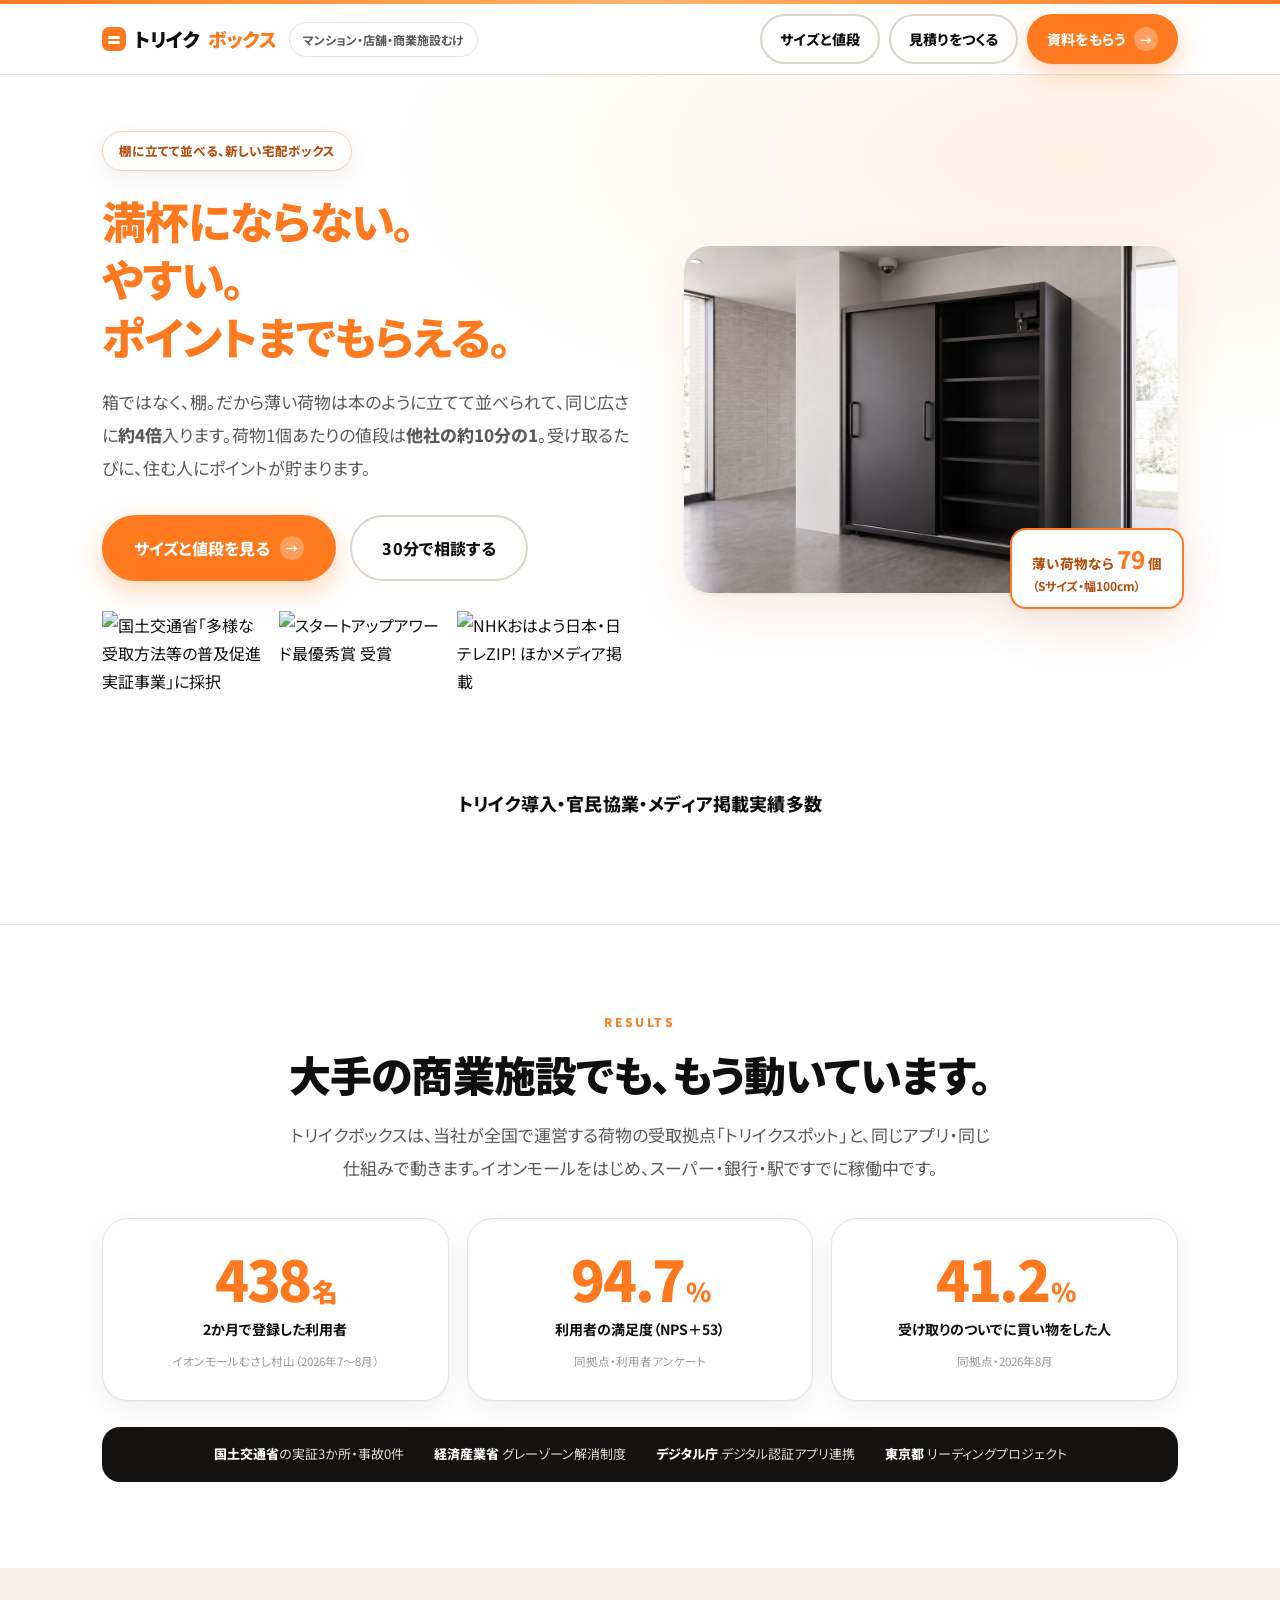
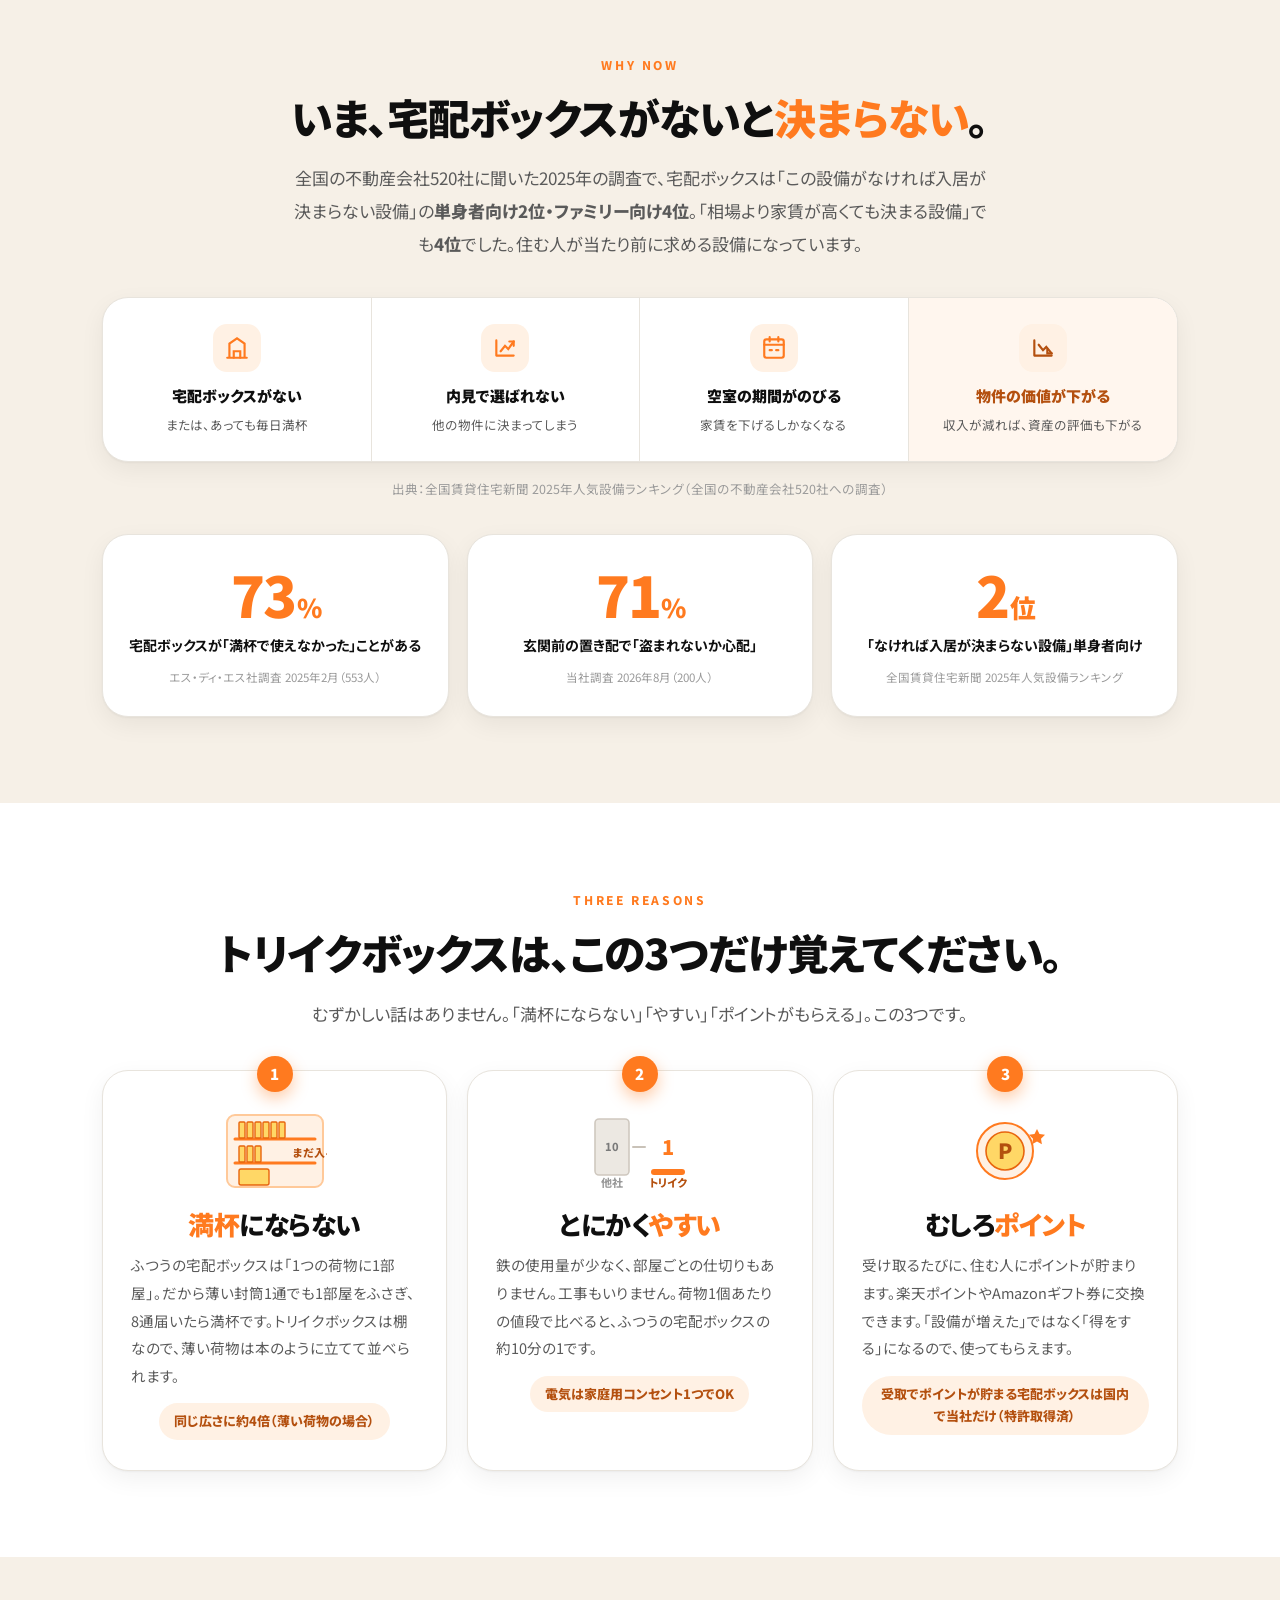
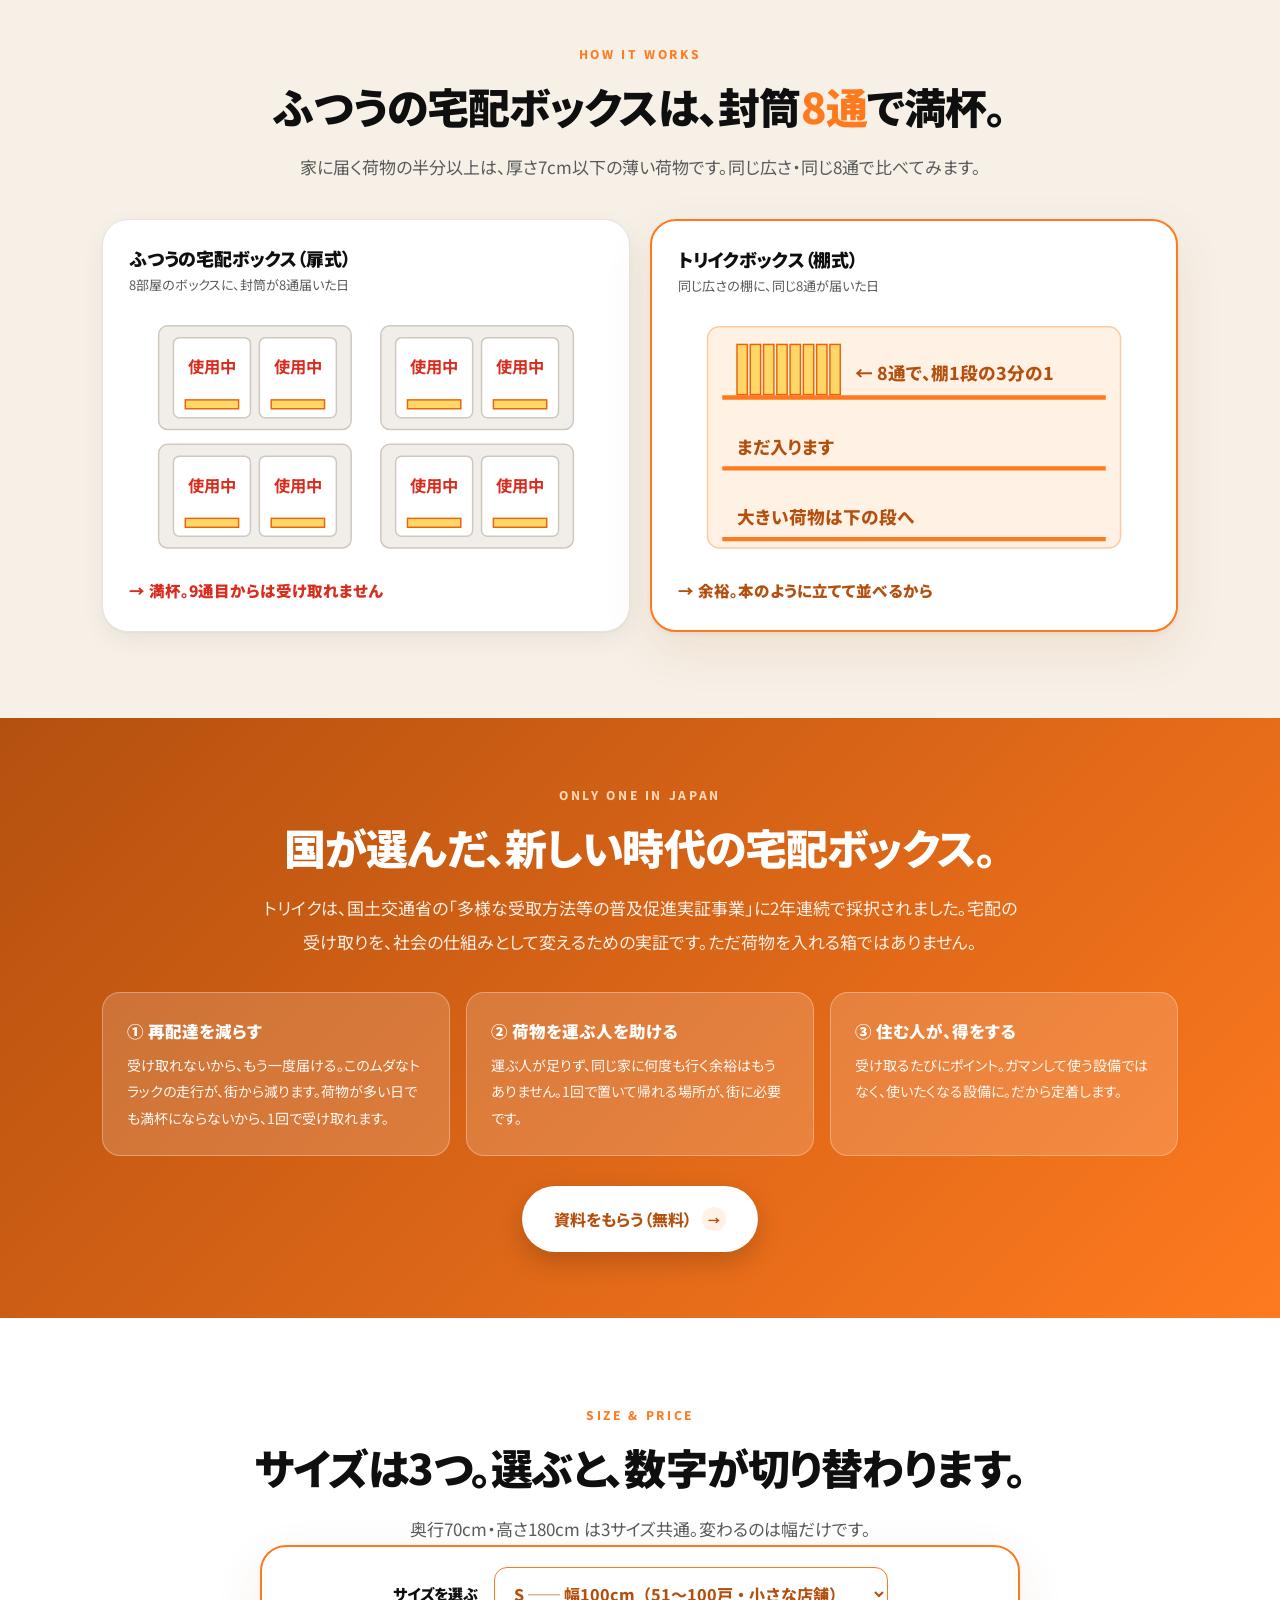
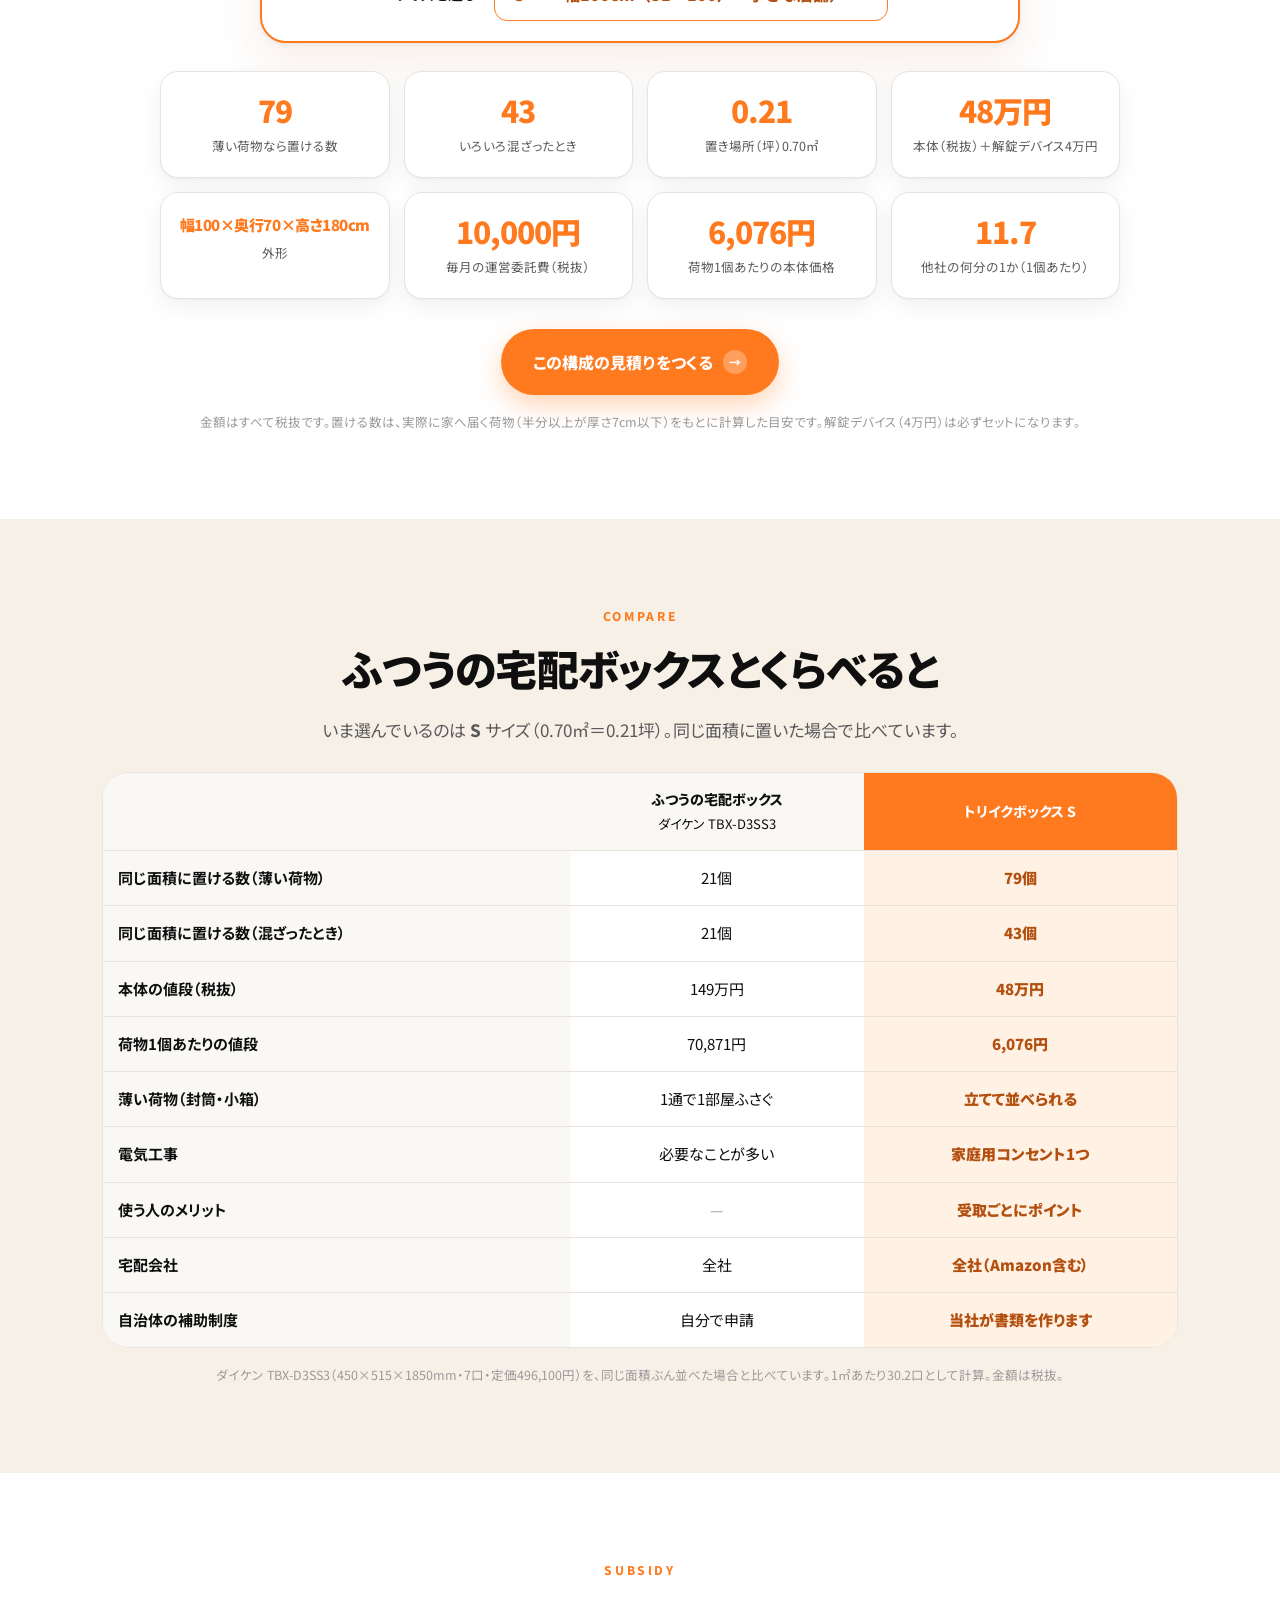
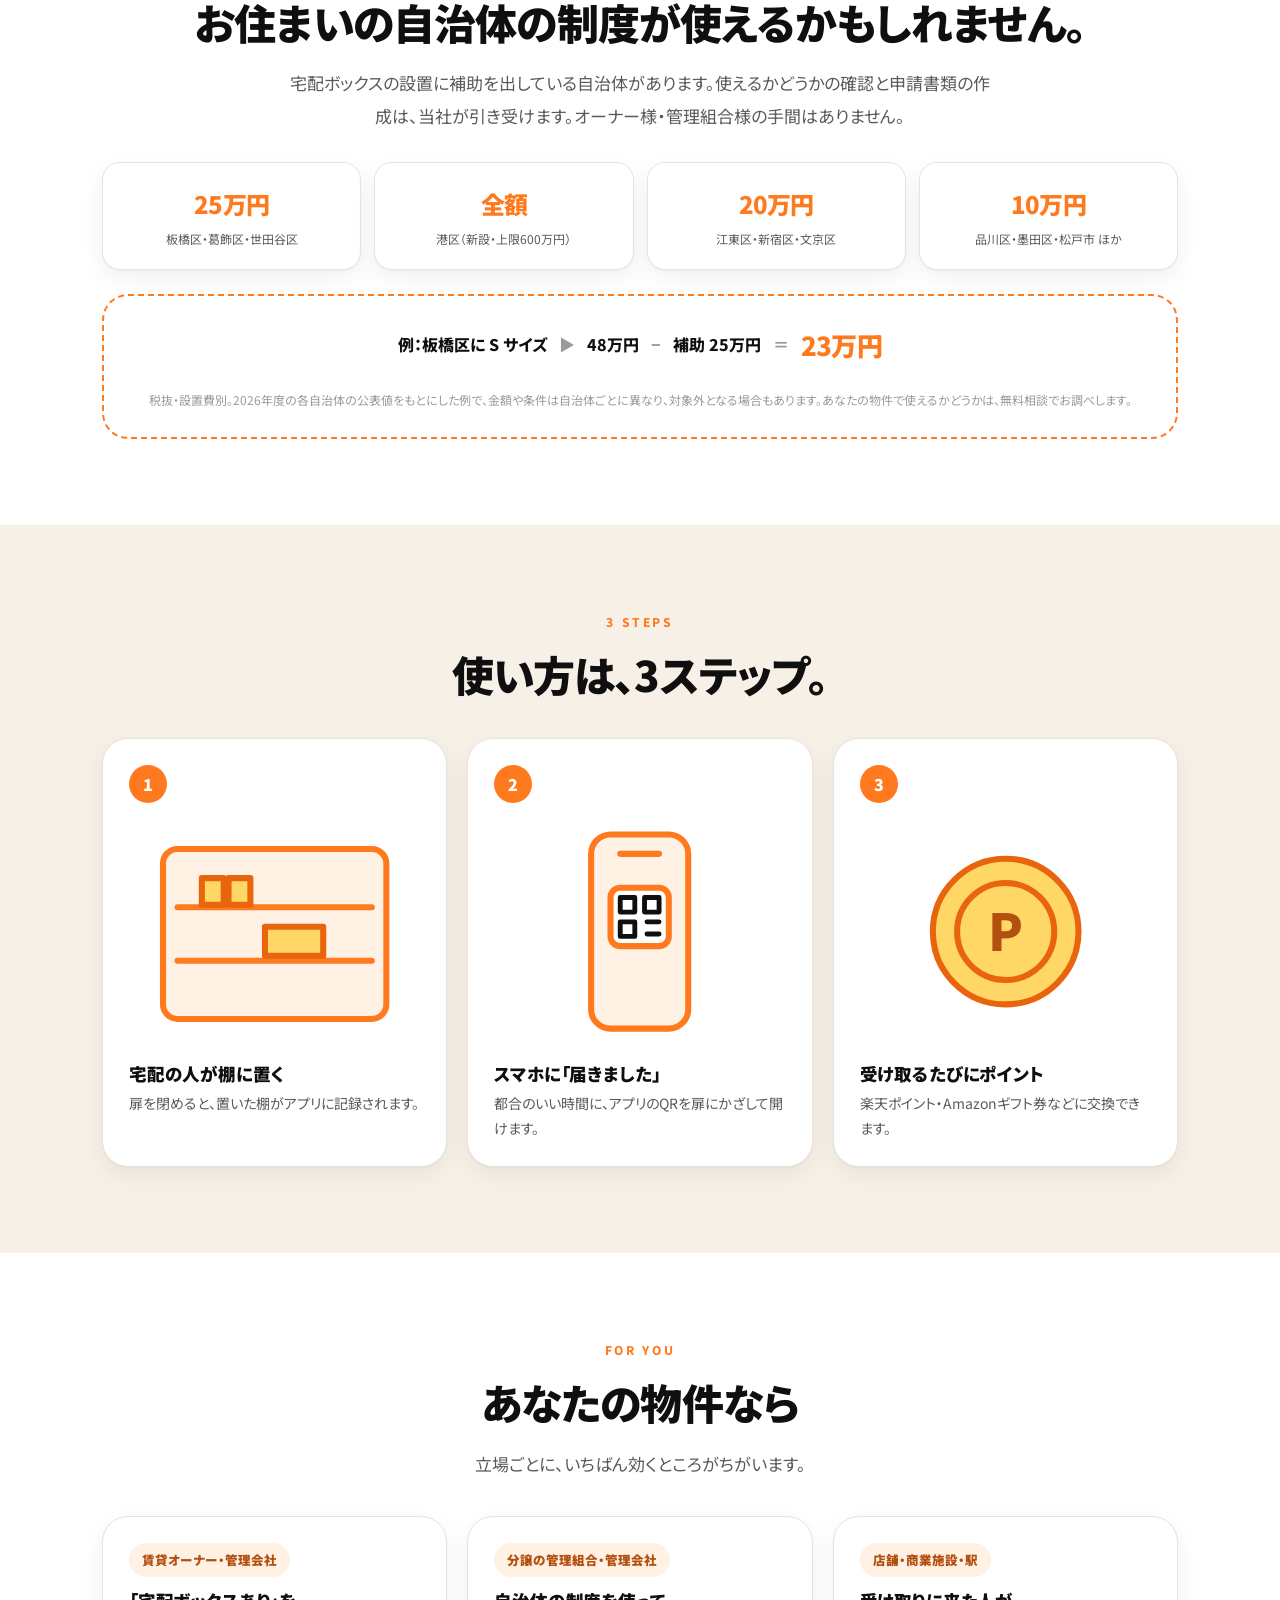
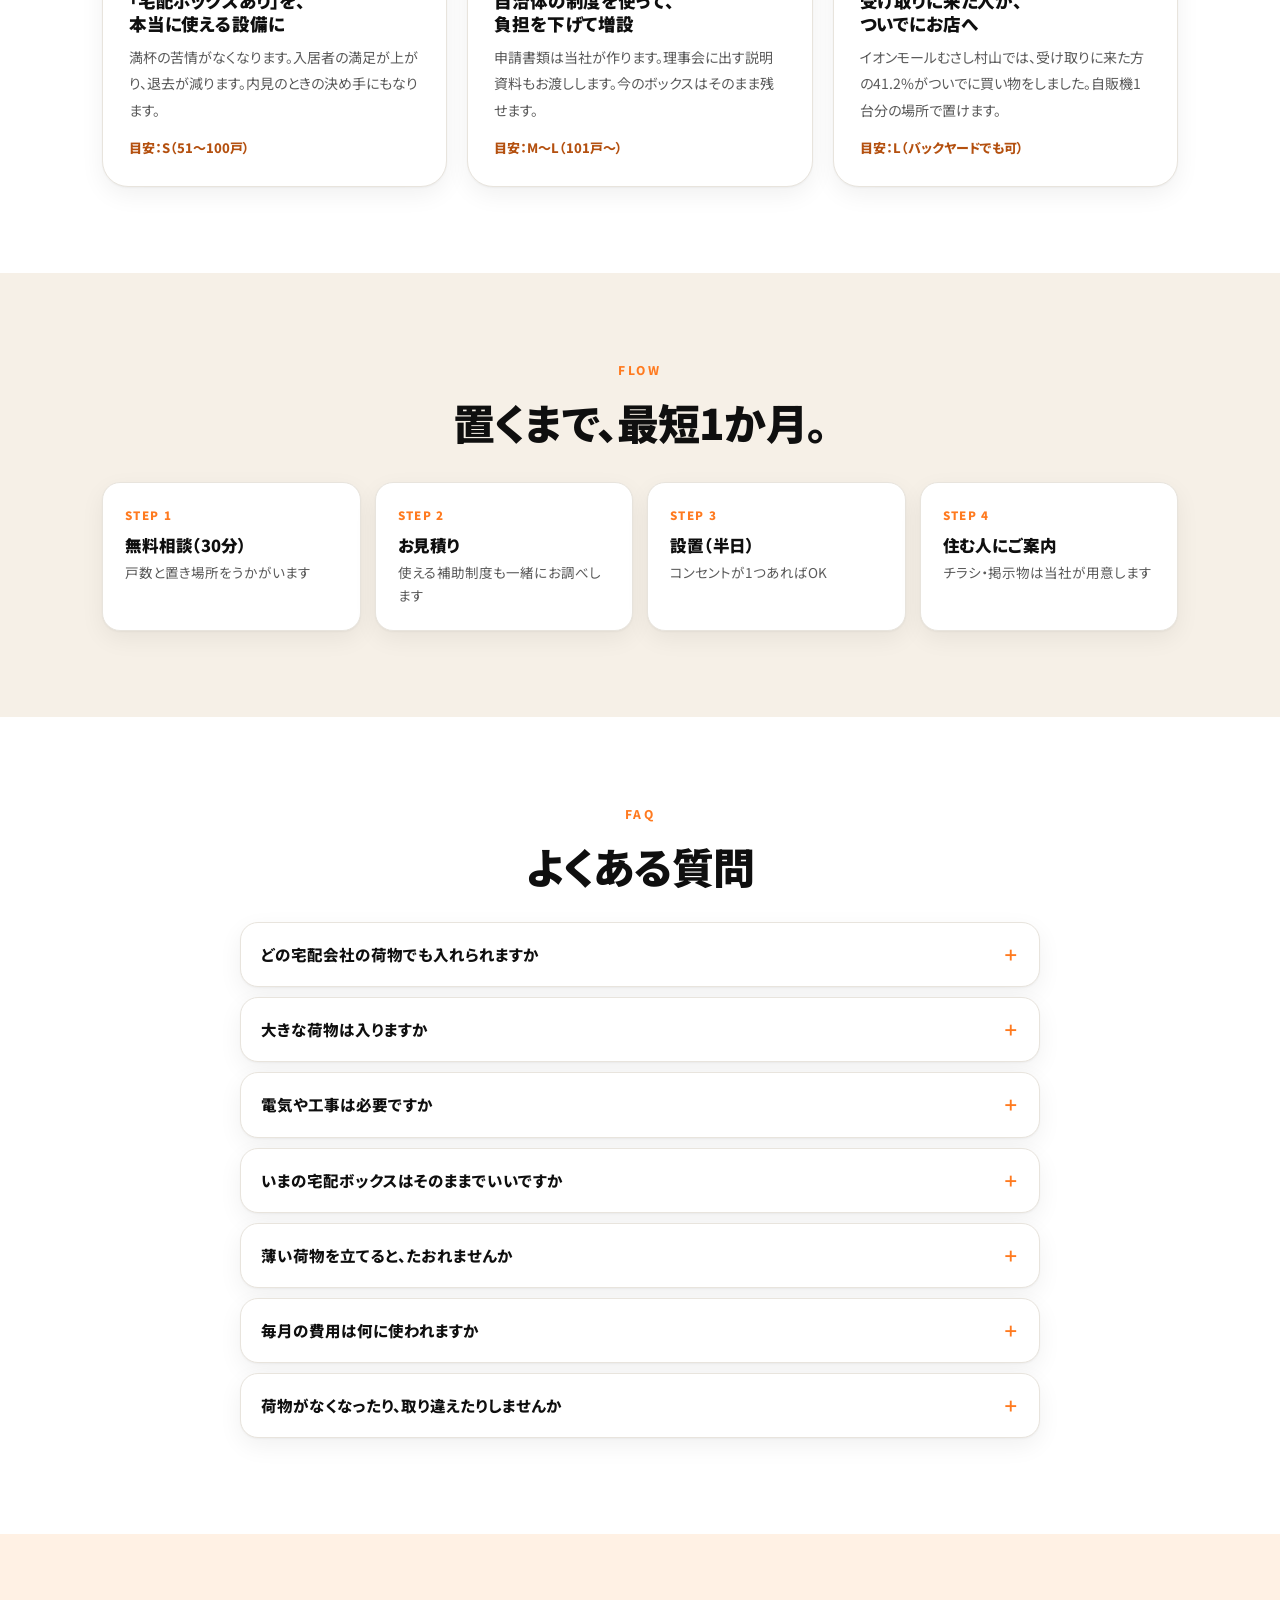
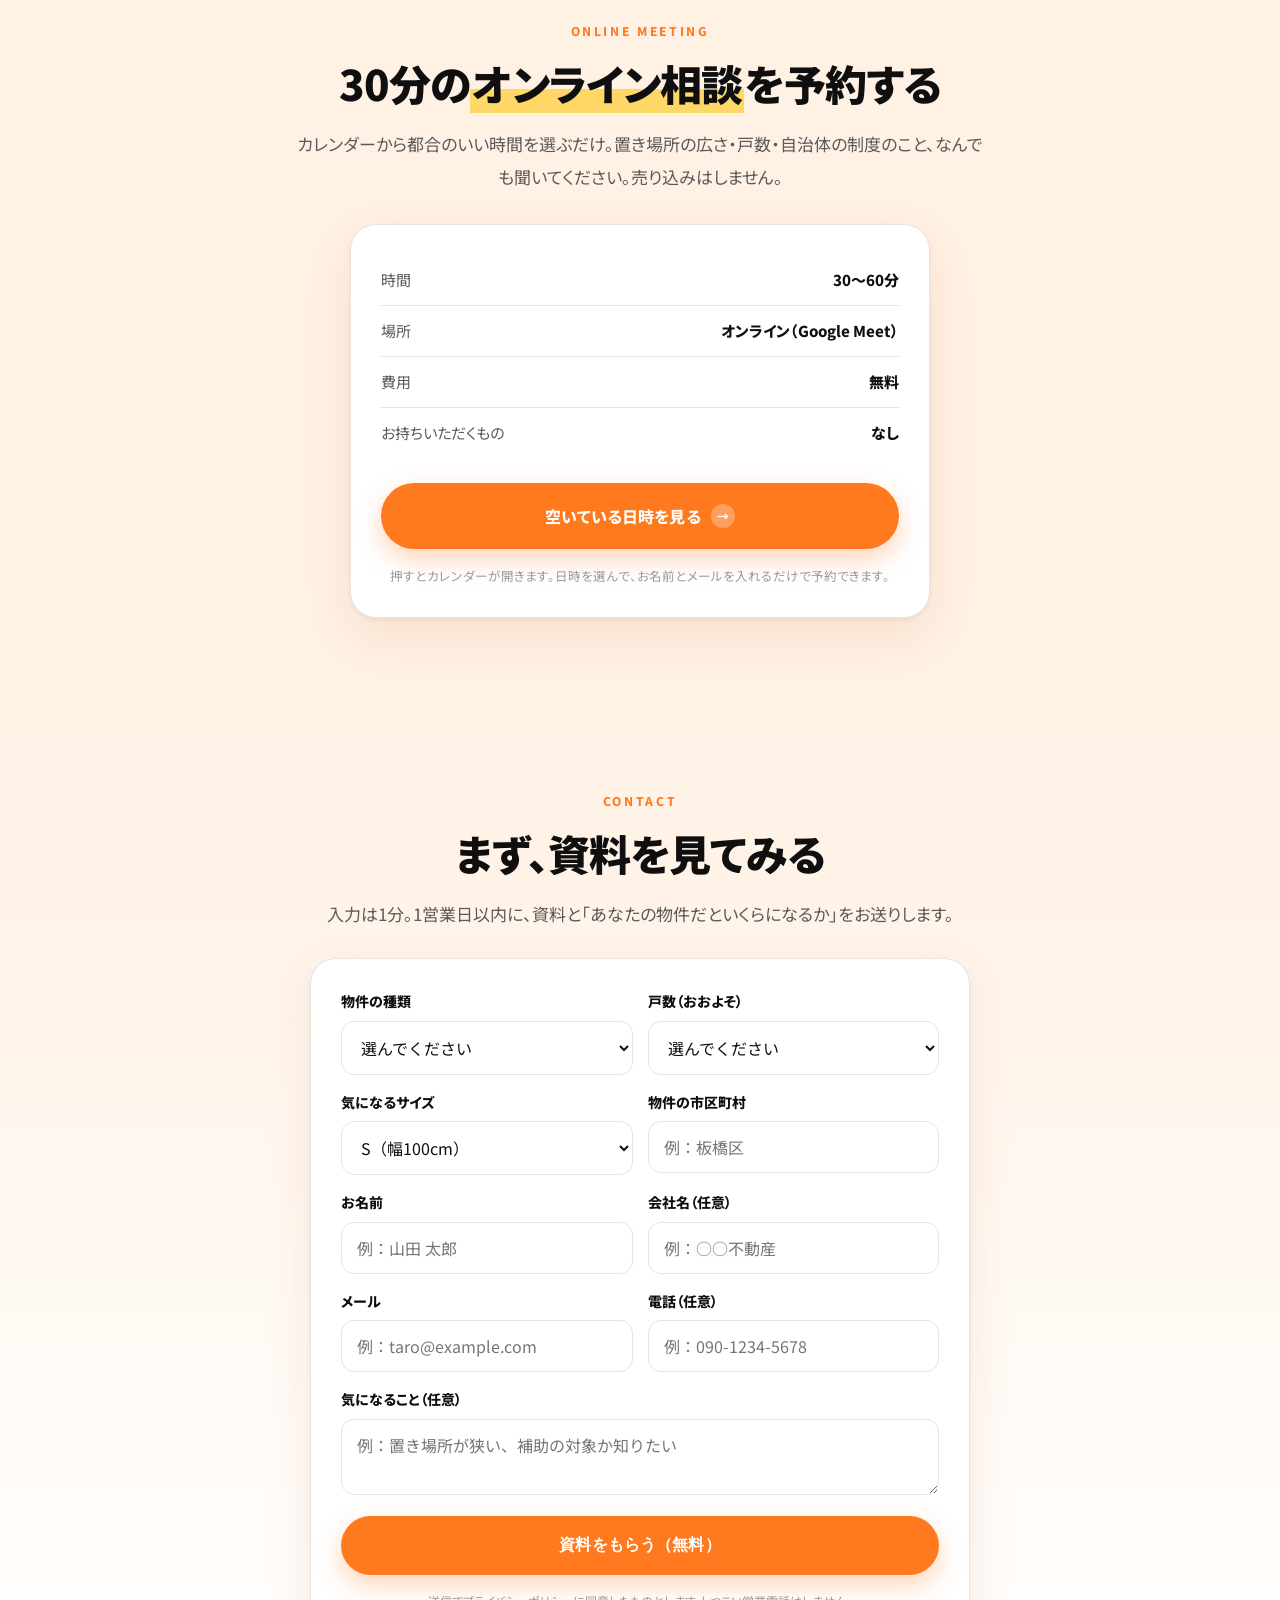
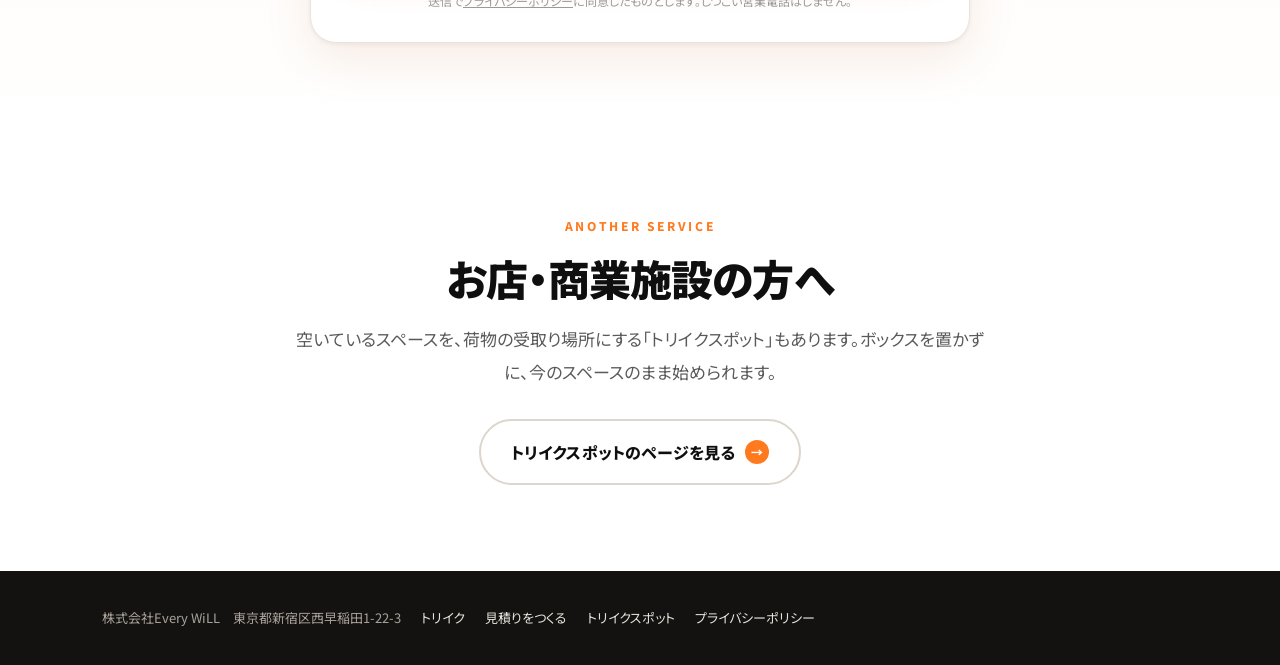
==== index.html @ 00d3416c "サイト全面刷新 v4：冠3つ・実績ロゴ流し・訴求順の再構成・デフォルトSサイズ" ====
<!DOCTYPE html>
<html lang="ja">
<head>
<meta charset="utf-8">
<meta name="viewport" content="width=device-width, initial-scale=1">
<title>トリイクボックス｜満杯にならない、やすい、ポイントがもらえる宅配ボックス</title>
<meta name="description" content="棚に立てて並べる新しい宅配ボックス。同じ広さに薄い荷物なら約4倍。荷物1個あたりの値段は他社の約10分の1。受け取るたびに住む人へポイント。国土交通省の実証事業に採択。S・M・Lの3サイズ。">
<link rel="canonical" href="https://toriiku-jp.com/toriiku-box/">
<meta property="og:type" content="website">
<meta property="og:site_name" content="トリイク">
<meta property="og:title" content="トリイクボックス｜満杯にならない、やすい、ポイントがもらえる宅配ボックス">
<meta property="og:description" content="棚に立てて並べる新しい宅配ボックス。同じ広さに薄い荷物なら約4倍。荷物1個あたりは他社の約10分の1。">
<meta property="og:url" content="https://toriiku-jp.com/toriiku-box/">
<meta property="og:image" content="https://toriiku-jp.com/toriiku-box/box_render_1200.jpg">
<meta property="og:image:width" content="1200">
<meta property="og:image:height" content="842">
<meta name="twitter:card" content="summary_large_image">
<link rel="preconnect" href="https://fonts.googleapis.com">
<link rel="preconnect" href="https://fonts.gstatic.com" crossorigin>
<link rel="preconnect" href="https://retail.toriiku-jp.com">
<link href="https://fonts.googleapis.com/css2?family=Noto+Sans+JP:wght@400;500;700;900&display=swap" rel="stylesheet">
<link rel="stylesheet" href="style.css?v=40">
</head>
<body>
<div class="top-accent"></div>

<header><div class="wrap">
  <a class="logo" href="#top"><i></i>トリイク<span>ボックス</span></a>
  <span class="tagpill">マンション・店舗・商業施設むけ</span>
  <div class="nav">
    <a class="btn btn-o btn-s" href="#size" data-ev="nav_size">サイズと値段</a>
    <a class="btn btn-o btn-s" href="order.html" data-ev="nav_order">見積りをつくる</a>
    <a class="btn btn-p btn-s" href="#contact" data-ev="nav_contact">資料をもらう<span class="ar">→</span></a>
  </div>
</div></header>

<!-- ============ FV ============ -->
<section class="fv" id="top"><div class="wrap">
  <div>
    <span class="kicker">棚に立てて並べる、新しい宅配ボックス</span>
    <h1><em>満杯にならない。</em><br><em>やすい。</em><br><em>ポイントまでもらえる。</em></h1>
    <p class="lead">箱ではなく、棚。だから薄い荷物は本のように立てて並べられて、同じ広さに<b>約4倍</b>入ります。荷物1個あたりの値段は<b>他社の約10分の1</b>。受け取るたびに、住む人にポイントが貯まります。</p>
    <div class="cta">
      <a class="btn btn-p" href="#size" data-ev="cta_hero_size">サイズと値段を見る<span class="ar">→</span></a>
      <a class="btn btn-o" href="#book" data-ev="cta_consult">30分で相談する</a>
    </div>
    <div class="crowns">
      <figure><img src="https://retail.toriiku-jp.com/img/point1.webp" alt="国土交通省「多様な受取方法等の普及促進実証事業」に採択" width="156" height="92"></figure>
      <figure><img src="https://retail.toriiku-jp.com/img/point2.webp" alt="スタートアップアワード最優秀賞 受賞" width="156" height="92"></figure>
      <figure><img src="https://retail.toriiku-jp.com/img/point3.webp" alt="NHKおはよう日本・日テレZIP! ほかメディア掲載" width="156" height="92"></figure>
    </div>
  </div>
  <div class="fv-img">
    <img src="box_render_1200.jpg" alt="トリイクボックス。棚に薄い荷物が本のように立てて並んでいる様子" width="1200" height="842" fetchpriority="high">
    <div class="tag">薄い荷物なら<b data-f="thin">79</b>個<br><span style="font-weight:700;font-size:12px">（<span data-f="label">S</span>サイズ・幅<span data-f="wcm">100</span>cm）</span></div>
  </div>
</div></section>

<!-- ============ LOGOS ============ -->
<section class="logos">
  <p class="cap">トリイク導入・官民協業・メディア掲載実績多数</p>
  <div class="marquee"><div class="mtrack"><img src="https://retail.toriiku-jp.com/img/result1.webp" alt="" loading="lazy"><img src="https://retail.toriiku-jp.com/img/result2.webp" alt="" loading="lazy"><img src="https://retail.toriiku-jp.com/img/result3.webp" alt="" loading="lazy"><img src="https://retail.toriiku-jp.com/img/result4.webp" alt="" loading="lazy"><img src="https://retail.toriiku-jp.com/img/result5.webp" alt="" loading="lazy"><img src="https://retail.toriiku-jp.com/img/result31.webp" alt="" loading="lazy"><img src="https://retail.toriiku-jp.com/img/result6.webp" alt="" loading="lazy"><img src="https://retail.toriiku-jp.com/img/result7.webp" alt="" loading="lazy"><img src="https://retail.toriiku-jp.com/img/result8.webp" alt="" loading="lazy"><img src="https://retail.toriiku-jp.com/img/result9.webp" alt="" loading="lazy"><img src="https://retail.toriiku-jp.com/img/result10.webp" alt="" loading="lazy"><img src="https://retail.toriiku-jp.com/img/result11.webp" alt="" loading="lazy"><img src="https://retail.toriiku-jp.com/img/result16.webp" alt="" loading="lazy"><img src="https://retail.toriiku-jp.com/img/result23.webp" alt="" loading="lazy"><img src="https://retail.toriiku-jp.com/img/result24.webp" alt="" loading="lazy"><img src="https://retail.toriiku-jp.com/img/result25.webp" alt="" loading="lazy"><img src="https://retail.toriiku-jp.com/img/result26.webp" alt="" loading="lazy"><img src="https://retail.toriiku-jp.com/img/result27.webp" alt="" loading="lazy"><img src="https://retail.toriiku-jp.com/img/result28.webp" alt="" loading="lazy"><img src="https://retail.toriiku-jp.com/img/result29.webp" alt="" loading="lazy"><img src="https://retail.toriiku-jp.com/img/result30.webp" alt="" loading="lazy"></div><div class="mtrack" aria-hidden="true"><img src="https://retail.toriiku-jp.com/img/result1.webp" alt="" loading="lazy"><img src="https://retail.toriiku-jp.com/img/result2.webp" alt="" loading="lazy"><img src="https://retail.toriiku-jp.com/img/result3.webp" alt="" loading="lazy"><img src="https://retail.toriiku-jp.com/img/result4.webp" alt="" loading="lazy"><img src="https://retail.toriiku-jp.com/img/result5.webp" alt="" loading="lazy"><img src="https://retail.toriiku-jp.com/img/result31.webp" alt="" loading="lazy"><img src="https://retail.toriiku-jp.com/img/result6.webp" alt="" loading="lazy"><img src="https://retail.toriiku-jp.com/img/result7.webp" alt="" loading="lazy"><img src="https://retail.toriiku-jp.com/img/result8.webp" alt="" loading="lazy"><img src="https://retail.toriiku-jp.com/img/result9.webp" alt="" loading="lazy"><img src="https://retail.toriiku-jp.com/img/result10.webp" alt="" loading="lazy"><img src="https://retail.toriiku-jp.com/img/result11.webp" alt="" loading="lazy"><img src="https://retail.toriiku-jp.com/img/result16.webp" alt="" loading="lazy"><img src="https://retail.toriiku-jp.com/img/result23.webp" alt="" loading="lazy"><img src="https://retail.toriiku-jp.com/img/result24.webp" alt="" loading="lazy"><img src="https://retail.toriiku-jp.com/img/result25.webp" alt="" loading="lazy"><img src="https://retail.toriiku-jp.com/img/result26.webp" alt="" loading="lazy"><img src="https://retail.toriiku-jp.com/img/result27.webp" alt="" loading="lazy"><img src="https://retail.toriiku-jp.com/img/result28.webp" alt="" loading="lazy"><img src="https://retail.toriiku-jp.com/img/result29.webp" alt="" loading="lazy"><img src="https://retail.toriiku-jp.com/img/result30.webp" alt="" loading="lazy"></div></div>
</section>

<!-- ============ 1. 信用：実績 ============ -->
<section><div class="wrap center">
  <span class="eyebrow">Results</span>
  <h2>大手の商業施設でも、<br class="sp">もう動いています。</h2>
  <p class="lead">トリイクボックスは、当社が全国で運営する荷物の受取拠点「トリイクスポット」と、同じアプリ・同じ仕組みで動きます。イオンモールをはじめ、スーパー・銀行・駅ですでに稼働中です。</p>
  <div class="nums">
    <div class="num"><b>438<i>名</i></b><small>2か月で登録した利用者</small><div class="src">イオンモールむさし村山（2026年7〜8月）</div></div>
    <div class="num"><b>94.7<i>%</i></b><small>利用者の満足度（NPS＋53）</small><div class="src">同拠点・利用者アンケート</div></div>
    <div class="num"><b>41.2<i>%</i></b><small>受け取りのついでに買い物をした人</small><div class="src">同拠点・2026年8月</div></div>
  </div>
  <div class="ribbon" style="margin-top:26px;border-radius:18px"><div class="wrap">
    <span><b>国土交通省</b>の実証3か所・事故0件</span><span><b>経済産業省</b> グレーゾーン解消制度</span><span><b>デジタル庁</b> デジタル認証アプリ連携</span><span><b>東京都</b> リーディングプロジェクト</span>
  </div></div>
</div></section>

<!-- ============ 2. 課題：入れないと空室率 ============ -->
<section class="cream"><div class="wrap center">
  <span class="eyebrow">Why now</span>
  <h2>いま、宅配ボックスが<br class="sp">ないと<em>決まらない</em>。</h2>
  <p class="lead">全国の不動産会社520社に聞いた2025年の調査で、宅配ボックスは「この設備がなければ入居が決まらない設備」の<b>単身者向け2位・ファミリー向け4位</b>。「相場より家賃が高くても決まる設備」でも<b>4位</b>でした。住む人が当たり前に求める設備になっています。</p>
  <div class="chain">
    <div class="ch">
      <div class="ci"><svg width="26" height="26" viewBox="0 0 24 24" fill="none" stroke="#FF7A1F" stroke-width="2" stroke-linecap="round"><path d="M3 21h18M5 21V8l7-5 7 5v13"/><path d="M9 21v-6h6v6"/></svg></div>
      <b>宅配ボックスがない</b><p>または、あっても毎日満杯</p>
    </div>
    <div class="ch">
      <div class="ci"><svg width="26" height="26" viewBox="0 0 24 24" fill="none" stroke="#FF7A1F" stroke-width="2" stroke-linecap="round"><path d="M4 19V5M4 19h16"/><path d="M8 15l4-5 3 3 5-7"/><path d="M20 10V6h-4"/></svg></div>
      <b>内見で選ばれない</b><p>他の物件に決まってしまう</p>
    </div>
    <div class="ch">
      <div class="ci"><svg width="26" height="26" viewBox="0 0 24 24" fill="none" stroke="#FF7A1F" stroke-width="2" stroke-linecap="round"><rect x="3" y="4" width="18" height="17" rx="2"/><path d="M3 9h18M8 2v4M16 2v4"/><path d="M8 14h2M14 14h2"/></svg></div>
      <b>空室の期間がのびる</b><p>家賃を下げるしかなくなる</p>
    </div>
    <div class="ch">
      <div class="ci"><svg width="26" height="26" viewBox="0 0 24 24" fill="none" stroke="#B4500F" stroke-width="2" stroke-linecap="round"><path d="M4 5v14M4 19h16"/><path d="M8 9l4 5 3-3 5 6"/><path d="M20 17v-4h-4" transform="rotate(180 18 15)"/></svg></div>
      <b>物件の価値が下がる</b><p>収入が減れば、資産の評価も下がる</p>
    </div>
  </div>
  <p class="fine">出典：全国賃貸住宅新聞 2025年人気設備ランキング（全国の不動産会社520社への調査）</p>
  <div class="nums">
    <div class="num"><b>73<i>%</i></b><small>宅配ボックスが「満杯で使えなかった」ことがある</small><div class="src">エス・ディ・エス社調査 2025年2月（553人）</div></div>
    <div class="num"><b>71<i>%</i></b><small>玄関前の置き配で「盗まれないか心配」</small><div class="src">当社調査 2026年8月（200人）</div></div>
    <div class="num"><b>2<i>位</i></b><small>「なければ入居が決まらない設備」単身者向け</small><div class="src">全国賃貸住宅新聞 2025年人気設備ランキング</div></div>
  </div>
</div></section>

<!-- ============ 3. 三語 ============ -->
<section><div class="wrap center">
  <span class="eyebrow">Three reasons</span>
  <h2>トリイクボックスは、<br class="sp">この3つだけ覚えてください。</h2>
  <p class="lead">むずかしい話はありません。「満杯にならない」「やすい」「ポイントがもらえる」。この3つです。</p>
  <div class="big3">
    <div class="b3"><div class="no">1</div>
      <svg width="104" height="80" viewBox="0 0 104 80" fill="none">
        <rect x="4" y="4" width="96" height="72" rx="8" fill="#FFF1E4" stroke="#FFC999" stroke-width="2"/>
        <g stroke="#FF7A1F" stroke-width="3" stroke-linecap="round"><line x1="12" y1="28" x2="92" y2="28"/><line x1="12" y1="52" x2="92" y2="52"/></g>
        <g fill="#FFD766" stroke="#E8650D" stroke-width="1.4"><rect x="16" y="11" width="6" height="16" rx="1"/><rect x="24" y="11" width="6" height="16" rx="1"/><rect x="32" y="11" width="6" height="16" rx="1"/><rect x="40" y="11" width="6" height="16" rx="1"/><rect x="48" y="11" width="6" height="16" rx="1"/><rect x="56" y="11" width="6" height="16" rx="1"/></g>
        <g fill="#FFD766" stroke="#E8650D" stroke-width="1.4"><rect x="16" y="35" width="6" height="16" rx="1"/><rect x="24" y="35" width="6" height="16" rx="1"/><rect x="32" y="35" width="6" height="16" rx="1"/></g>
        <rect x="16" y="58" width="30" height="16" rx="2" fill="#FFD766" stroke="#E8650D" stroke-width="1.4"/>
        <text x="70" y="46" font-size="11" font-weight="800" fill="#B4500F">まだ入る</text>
      </svg>
      <h3><em>満杯</em>にならない</h3>
      <p>ふつうの宅配ボックスは「1つの荷物に1部屋」。だから薄い封筒1通でも1部屋をふさぎ、8通届いたら満杯です。トリイクボックスは棚なので、薄い荷物は本のように立てて並べられます。</p>
      <span class="pt">同じ広さに約4倍（薄い荷物の場合）</span>
    </div>
    <div class="b3"><div class="no">2</div>
      <svg width="118" height="80" viewBox="0 0 118 80" fill="none" aria-label="荷物1個あたりの値段は他社の約10分の1">
        <rect x="14" y="8" width="34" height="56" rx="4" fill="#ece8e2" stroke="#cfc8bf" stroke-width="1.6"/>
        <text x="31" y="76" font-size="11" font-weight="800" fill="#9a9a9a" text-anchor="middle">他社</text>
        <text x="31" y="40" font-size="11" font-weight="800" fill="#7a7a7a" text-anchor="middle">10</text>
        <rect x="70" y="58" width="34" height="6" rx="3" fill="#FF7A1F"/>
        <text x="87" y="76" font-size="11" font-weight="800" fill="#B4500F" text-anchor="middle">トリイク</text>
        <text x="87" y="44" font-size="20" font-weight="900" fill="#FF7A1F" text-anchor="middle">1</text>
        <path d="M52 36h12" stroke="#c9c2b8" stroke-width="2" stroke-linecap="round"/>
      </svg>
      <h3>とにかく<em>やすい</em></h3>
      <p>鉄の使用量が少なく、部屋ごとの仕切りもありません。工事もいりません。荷物1個あたりの値段で比べると、ふつうの宅配ボックスの約10分の1です。</p>
      <span class="pt">電気は家庭用コンセント1つでOK</span>
    </div>
    <div class="b3"><div class="no">3</div>
      <svg width="104" height="80" viewBox="0 0 104 80" fill="none">
        <circle cx="52" cy="40" r="28" fill="#FFF1E4" stroke="#FF7A1F" stroke-width="2"/>
        <circle cx="52" cy="40" r="19" fill="#FFD766" stroke="#E8650D" stroke-width="1.6"/>
        <text x="52" y="48" font-size="21" font-weight="900" fill="#B4500F" text-anchor="middle">P</text>
        <path d="M84 18l2.5 5 5.5.8-4 3.9.9 5.5-4.9-2.6-4.9 2.6.9-5.5-4-3.9 5.5-.8z" fill="#FF7A1F"/>
      </svg>
      <h3>むしろ<em>ポイント</em></h3>
      <p>受け取るたびに、住む人にポイントが貯まります。楽天ポイントやAmazonギフト券に交換できます。「設備が増えた」ではなく「得をする」になるので、使ってもらえます。</p>
      <span class="pt">受取でポイントが貯まる宅配ボックスは国内で当社だけ（特許取得済）</span>
    </div>
  </div>
</div></section>

<!-- ============ 4. 図解比較 ============ -->
<section class="cream"><div class="wrap center">
  <span class="eyebrow">How it works</span>
  <h2>ふつうの宅配ボックスは、<br class="sp">封筒<em>8通</em>で満杯。</h2>
  <p class="lead">家に届く荷物の半分以上は、厚さ7cm以下の薄い荷物です。同じ広さ・同じ8通で比べてみます。</p>
  <div class="cmp">
    <div class="card">
      <h3>ふつうの宅配ボックス（扉式）</h3>
      <p class="note">8部屋のボックスに、封筒が8通届いた日</p>
      <svg viewBox="0 0 320 170" role="img" aria-label="扉式は8部屋すべてが埋まる">
        <g fill="#f1eee9" stroke="#cfc8bf"><rect x="20" y="10" width="130" height="70" rx="6"/><rect x="170" y="10" width="130" height="70" rx="6"/><rect x="20" y="90" width="130" height="70" rx="6"/><rect x="170" y="90" width="130" height="70" rx="6"/></g>
        <g fill="#fff" stroke="#cfc8bf"><rect x="30" y="18" width="52" height="54" rx="4"/><rect x="88" y="18" width="52" height="54" rx="4"/><rect x="180" y="18" width="52" height="54" rx="4"/><rect x="238" y="18" width="52" height="54" rx="4"/><rect x="30" y="98" width="52" height="54" rx="4"/><rect x="88" y="98" width="52" height="54" rx="4"/><rect x="180" y="98" width="52" height="54" rx="4"/><rect x="238" y="98" width="52" height="54" rx="4"/></g>
        <g fill="#FFD766" stroke="#E8650D"><rect x="38" y="60" width="36" height="6"/><rect x="96" y="60" width="36" height="6"/><rect x="188" y="60" width="36" height="6"/><rect x="246" y="60" width="36" height="6"/><rect x="38" y="140" width="36" height="6"/><rect x="96" y="140" width="36" height="6"/><rect x="188" y="140" width="36" height="6"/><rect x="246" y="140" width="36" height="6"/></g>
        <g fill="#d92d20" font-size="11" font-weight="700" text-anchor="middle"><text x="56" y="42">使用中</text><text x="114" y="42">使用中</text><text x="206" y="42">使用中</text><text x="264" y="42">使用中</text><text x="56" y="122">使用中</text><text x="114" y="122">使用中</text><text x="206" y="122">使用中</text><text x="264" y="122">使用中</text></g>
      </svg>
      <p class="res bad">→ 満杯。9通目からは受け取れません</p>
    </div>
    <div class="card win">
      <h3>トリイクボックス（棚式）</h3>
      <p class="note">同じ広さの棚に、同じ8通が届いた日</p>
      <svg viewBox="0 0 320 170" role="img" aria-label="棚式は本のように立てて並べる">
        <rect x="20" y="10" width="280" height="150" rx="8" fill="#FFF1E4" stroke="#FFC999"/>
        <g stroke="#FF7A1F" stroke-width="3"><line x1="30" y1="58" x2="290" y2="58"/><line x1="30" y1="106" x2="290" y2="106"/><line x1="30" y1="154" x2="290" y2="154"/></g>
        <g fill="#FFD766" stroke="#E8650D"><rect x="40" y="22" width="7" height="34"/><rect x="49" y="22" width="7" height="34"/><rect x="58" y="22" width="7" height="34"/><rect x="67" y="22" width="7" height="34"/><rect x="76" y="22" width="7" height="34"/><rect x="85" y="22" width="7" height="34"/><rect x="94" y="22" width="7" height="34"/><rect x="103" y="22" width="7" height="34"/></g>
        <g fill="#B4500F" font-size="12" font-weight="800"><text x="120" y="46">← 8通で、棚1段の3分の1</text><text x="40" y="96">まだ入ります</text><text x="40" y="144">大きい荷物は下の段へ</text></g>
      </svg>
      <p class="res good">→ 余裕。本のように立てて並べるから</p>
    </div>
  </div>
</div></section>

<!-- ============ 5. ユニークさ（バンド） ============ -->
<section class="band"><div class="wrap center">
  <span class="eyebrow">Only one in Japan</span>
  <h2>国が選んだ、<br class="sp">新しい時代の宅配ボックス。</h2>
  <p class="lead">トリイクは、国土交通省の「多様な受取方法等の普及促進実証事業」に2年連続で採択されました。宅配の受け取りを、社会の仕組みとして変えるための実証です。ただ荷物を入れる箱ではありません。</p>
  <div class="bandgrid">
    <div class="bg1"><b>① 再配達を減らす</b><p>受け取れないから、もう一度届ける。このムダなトラックの走行が、街から減ります。荷物が多い日でも満杯にならないから、1回で受け取れます。</p></div>
    <div class="bg1"><b>② 荷物を運ぶ人を助ける</b><p>運ぶ人が足りず、同じ家に何度も行く余裕はもうありません。1回で置いて帰れる場所が、街に必要です。</p></div>
    <div class="bg1"><b>③ 住む人が、得をする</b><p>受け取るたびにポイント。ガマンして使う設備ではなく、使いたくなる設備に。だから定着します。</p></div>
  </div>
  <div class="cta"><a class="btn btn-p" style="background:#fff;color:#B4500F;box-shadow:0 10px 26px rgba(0,0,0,.18)" href="#contact" data-ev="cta_band">資料をもらう（無料）<span class="ar" style="background:#FFF1E4;color:#B4500F">→</span></a></div>
</div></section>

<!-- ============ 6. サイズと値段 ============ -->
<section id="size"><div class="wrap center">
  <span class="eyebrow">Size &amp; Price</span>
  <h2>サイズは3つ。<br class="sp">選ぶと、数字が切り替わります。</h2>
  <p class="lead">奥行70cm・高さ180cm は3サイズ共通。変わるのは幅だけです。</p>
  <div class="picker">
    <label for="sizeSel">サイズを選ぶ</label>
    <select id="sizeSel" aria-label="サイズを選ぶ">
      <option value="S" selected>S ── 幅100cm（51〜100戸・小さな店舗）</option>
      <option value="M">M ── 幅150cm（101〜200戸）</option>
      <option value="L">L ── 幅200cm（201戸以上・商業施設・駅）</option>
    </select>
  </div>
  <div class="specs">
    <div class="spec"><b data-f="thin">79</b><small>薄い荷物なら置ける数</small></div>
    <div class="spec"><b data-f="mix">43</b><small>いろいろ混ざったとき</small></div>
    <div class="spec"><b data-f="tsubo">0.21</b><small>置き場所（坪）<span data-f="sqm">0.70</span>㎡</small></div>
    <div class="spec"><b data-f="price">48万円</b><small>本体（税抜）＋解錠デバイス4万円</small></div>
  </div>
  <div class="specs" style="margin-top:14px">
    <div class="spec"><b data-f="dim" style="font-size:15px;line-height:1.55">幅100×奥行70×高さ180cm</b><small>外形</small></div>
    <div class="spec"><b data-f="fee">10,000円</b><small>毎月の運営委託費（税抜）</small></div>
    <div class="spec"><b data-f="per">6,076円</b><small>荷物1個あたりの本体価格</small></div>
    <div class="spec"><b data-f="ratio">11.7</b><small>他社の何分の1か（1個あたり）</small></div>
  </div>
  <div class="cta"><a class="btn btn-p" href="order.html" data-ev="cta_size_order">この構成の見積りをつくる<span class="ar">→</span></a></div>
  <p class="fine">金額はすべて税抜です。置ける数は、実際に家へ届く荷物（半分以上が厚さ7cm以下）をもとに計算した目安です。解錠デバイス（4万円）は必ずセットになります。</p>
</div></section>

<!-- ============ 7. 比較表 ============ -->
<section class="cream"><div class="wrap center">
  <span class="eyebrow">Compare</span>
  <h2>ふつうの宅配ボックスと<br class="sp">くらべると</h2>
  <p class="lead">いま選んでいるのは <b data-f="label">S</b> サイズ（<span data-f="sqm">0.70</span>㎡＝<span data-f="tsubo">0.21</span>坪）。同じ面積に置いた場合で比べています。</p>
  <div class="tblwrap">
  <table class="tbl">
    <thead><tr><th></th><th>ふつうの宅配ボックス<br><span style="font-weight:400;font-size:13px">ダイケン TBX-D3SS3</span></th><th class="us">トリイクボックス <span data-f="label">S</span></th></tr></thead>
    <tbody>
      <tr><td>同じ面積に置ける数（薄い荷物）</td><td><span data-f="rivalCap">21</span>個</td><td class="us"><span data-f="thin">79</span>個</td></tr>
      <tr><td>同じ面積に置ける数（混ざったとき）</td><td><span data-f="rivalCap">21</span>個</td><td class="us"><span data-f="mix">43</span>個</td></tr>
      <tr><td>本体の値段（税抜）</td><td><span data-f="rivalPrice">149万円</span></td><td class="us"><span data-f="price">48万円</span></td></tr>
      <tr><td>荷物1個あたりの値段</td><td>70,871円</td><td class="us"><span data-f="per">6,076円</span></td></tr>
      <tr><td>薄い荷物（封筒・小箱）</td><td>1通で1部屋ふさぐ</td><td class="us">立てて並べられる</td></tr>
      <tr><td>電気工事</td><td>必要なことが多い</td><td class="us">家庭用コンセント1つ</td></tr>
      <tr><td>使う人のメリット</td><td class="x">—</td><td class="us">受取ごとにポイント</td></tr>
      <tr><td>宅配会社</td><td>全社</td><td class="us">全社（Amazon含む）</td></tr>
      <tr><td>自治体の補助制度</td><td>自分で申請</td><td class="us">当社が書類を作ります</td></tr>
    </tbody>
  </table>
  </div>
  <p class="fine">ダイケン TBX-D3SS3（450×515×1850mm・7口・定価496,100円）を、同じ面積ぶん並べた場合と比べています。1㎡あたり30.2口として計算。金額は税抜。</p>
</div></section>

<!-- ============ 8. 補助制度 ============ -->
<section><div class="wrap center">
  <span class="eyebrow">Subsidy</span>
  <h2>お住まいの自治体の<br class="sp">制度が使えるかもしれません。</h2>
  <p class="lead">宅配ボックスの設置に補助を出している自治体があります。使えるかどうかの確認と申請書類の作成は、当社が引き受けます。オーナー様・管理組合様の手間はありません。</p>
  <div class="sub-grid">
    <div class="sb"><b>25万円</b><small>板橋区・葛飾区・世田谷区</small></div>
    <div class="sb"><b>全額</b><small>港区（新設・上限600万円）</small></div>
    <div class="sb"><b>20万円</b><small>江東区・新宿区・文京区</small></div>
    <div class="sb"><b>10万円</b><small>品川区・墨田区・松戸市 ほか</small></div>
  </div>
  <div class="calc"><span>例：板橋区に <b data-f="label">S</b> サイズ</span><span class="eq">▶</span><span data-f="price">48万円</span><span class="eq">−</span><span>補助 25万円</span><span class="eq">＝</span><span class="ans" data-f="afterSub">23万円</span><small>税抜・設置費別。2026年度の各自治体の公表値をもとにした例で、金額や条件は自治体ごとに異なり、対象外となる場合もあります。あなたの物件で使えるかどうかは、無料相談でお調べします。</small></div>
</div></section>

<!-- ============ 9. 使い方 ============ -->
<section class="cream"><div class="wrap center">
  <span class="eyebrow">3 Steps</span>
  <h2>使い方は、3ステップ。</h2>
  <div class="grid3">
    <div class="step"><div class="n">1</div>
      <svg viewBox="0 0 120 96" fill="none" stroke="#FF7A1F" stroke-width="2.5" stroke-linecap="round" stroke-linejoin="round"><rect x="14" y="14" width="92" height="70" rx="6" fill="#FFF1E4"/><line x1="20" y1="38" x2="100" y2="38"/><line x1="20" y1="60" x2="100" y2="60"/><rect x="30" y="26" width="9" height="11" fill="#FFD766" stroke="#E8650D"/><rect x="41" y="26" width="9" height="11" fill="#FFD766" stroke="#E8650D"/><rect x="56" y="46" width="24" height="12" fill="#FFD766" stroke="#E8650D"/></svg>
      <h3>宅配の人が棚に置く</h3><p>扉を閉めると、置いた棚がアプリに記録されます。</p>
    </div>
    <div class="step"><div class="n">2</div>
      <svg viewBox="0 0 120 96" fill="none" stroke="#FF7A1F" stroke-width="2.5" stroke-linecap="round" stroke-linejoin="round"><rect x="40" y="8" width="40" height="80" rx="8" fill="#FFF1E4"/><line x1="52" y1="16" x2="68" y2="16"/><rect x="48" y="30" width="24" height="24" rx="4" fill="#fff"/><path d="M52 34h6v6h-6zM62 34h6v6h-6zM52 44h6v6h-6zM63 44h5M63 49h5" stroke="#0f0f0f" stroke-width="2"/></svg>
      <h3>スマホに「届きました」</h3><p>都合のいい時間に、アプリのQRを扉にかざして開けます。</p>
    </div>
    <div class="step"><div class="n">3</div>
      <svg viewBox="0 0 120 96" fill="none" stroke="#FF7A1F" stroke-width="2.5" stroke-linecap="round" stroke-linejoin="round"><circle cx="60" cy="48" r="30" fill="#FFD766" stroke="#E8650D"/><circle cx="60" cy="48" r="20" stroke="#E8650D"/><text x="60" y="56" font-size="21" font-weight="900" fill="#B4500F" text-anchor="middle" stroke="none">P</text></svg>
      <h3>受け取るたびにポイント</h3><p>楽天ポイント・Amazonギフト券などに交換できます。</p>
    </div>
  </div>
</div></section>

<!-- ============ 10. 対象別 ============ -->
<section><div class="wrap center">
  <span class="eyebrow">For you</span>
  <h2>あなたの物件なら</h2>
  <p class="lead">立場ごとに、いちばん効くところがちがいます。</p>
  <div class="grid3">
    <div class="tg"><div class="who">賃貸オーナー・管理会社</div><h3>「宅配ボックスあり」を、<br>本当に使える設備に</h3><p>満杯の苦情がなくなります。入居者の満足が上がり、退去が減ります。内見のときの決め手にもなります。</p><span class="rec">目安：S（51〜100戸）</span></div>
    <div class="tg"><div class="who">分譲の管理組合・管理会社</div><h3>自治体の制度を使って、<br>負担を下げて増設</h3><p>申請書類は当社が作ります。理事会に出す説明資料もお渡しします。今のボックスはそのまま残せます。</p><span class="rec">目安：M〜L（101戸〜）</span></div>
    <div class="tg"><div class="who">店舗・商業施設・駅</div><h3>受け取りに来た人が、<br>ついでにお店へ</h3><p>イオンモールむさし村山では、受け取りに来た方の41.2%がついでに買い物をしました。自販機1台分の場所で置けます。</p><span class="rec">目安：L（バックヤードでも可）</span></div>
  </div>
</div></section>

<!-- ============ 11. 流れ ============ -->
<section class="cream"><div class="wrap center">
  <span class="eyebrow">Flow</span>
  <h2>置くまで、最短1か月。</h2>
  <div class="grid4">
    <div class="fl"><div class="k">STEP 1</div><h3>無料相談（30分）</h3><p>戸数と置き場所をうかがいます</p></div>
    <div class="fl"><div class="k">STEP 2</div><h3>お見積り</h3><p>使える補助制度も一緒にお調べします</p></div>
    <div class="fl"><div class="k">STEP 3</div><h3>設置（半日）</h3><p>コンセントが1つあればOK</p></div>
    <div class="fl"><div class="k">STEP 4</div><h3>住む人にご案内</h3><p>チラシ・掲示物は当社が用意します</p></div>
  </div>
</div></section>

<!-- ============ 12. FAQ ============ -->
<section><div class="wrap center">
  <span class="eyebrow">FAQ</span>
  <h2>よくある質問</h2>
  <div class="faq">
    <details><summary>どの宅配会社の荷物でも入れられますか</summary><p>はい。ヤマト運輸・佐川急便・日本郵便・Amazonなど、全部です。</p></details>
    <details><summary>大きな荷物は入りますか</summary><p>棚には100サイズまで入ります。それより大きい荷物は、一番下の段に置けます。</p></details>
    <details><summary>電気や工事は必要ですか</summary><p>家庭用コンセントが1つあれば動きます。配線が要るときも、延長コードを這わせる程度です。床への固定は半日で終わります。</p></details>
    <details><summary>いまの宅配ボックスはそのままでいいですか</summary><p>はい。そのまま残して、横や近くに足せます。満杯になりやすい薄い荷物がトリイクボックスに移るので、今のボックスにも余裕が生まれます。</p></details>
    <details><summary>薄い荷物を立てると、たおれませんか</summary><p>5cm間隔の仕切り板をオプションでご用意しています。棚1段ずつ買い足せます。</p></details>
    <details><summary>毎月の費用は何に使われますか</summary><p>通信費、アプリの運用、ポイントの原資、問い合わせ対応です。サイズにかかわらず月10,000円（税抜）からです。</p></details>
    <details><summary>荷物がなくなったり、取り違えたりしませんか</summary><p>アプリのQRコードで開けるので、誰がいつ開けたかの記録が残ります。国土交通省の実証3か所では、事故は0件です。</p></details>
  </div>
</div></section>

<!-- ============ 13. 予約 ============ -->
<section class="tintbg" id="book"><div class="wrap center">
  <span class="eyebrow">Online meeting</span>
  <h2>30分の<span class="mk">オンライン相談</span>を予約する</h2>
  <p class="lead">カレンダーから都合のいい時間を選ぶだけ。置き場所の広さ・戸数・自治体の制度のこと、なんでも聞いてください。売り込みはしません。</p>
  <div class="bookcard">
    <div class="bk">
      <div class="bkrow"><span>時間</span><b>30〜60分</b></div>
      <div class="bkrow"><span>場所</span><b>オンライン（Google Meet）</b></div>
      <div class="bkrow"><span>費用</span><b>無料</b></div>
      <div class="bkrow"><span>お持ちいただくもの</span><b>なし</b></div>
    </div>
    <a class="btn btn-p" href="https://calendar.app.google/mQ4KKbAyhvEQ757f7" target="_blank" rel="noopener" data-ev="cta_book">空いている日時を見る<span class="ar">→</span></a>
    <p class="fine">押すとカレンダーが開きます。日時を選んで、お名前とメールを入れるだけで予約できます。</p>
  </div>
</div></section>

<!-- ============ 14. フォーム ============ -->
<section class="final" id="contact"><div class="wrap center">
  <span class="eyebrow">Contact</span>
  <h2>まず、資料を見てみる</h2>
  <p class="lead">入力は1分。1営業日以内に、資料と「あなたの物件だといくらになるか」をお送りします。</p>
  <form id="leadform" class="form" novalidate>
    <div class="row2">
      <label>物件の種類<select name="property_type" required><option value="">選んでください</option><option>賃貸マンション・アパート</option><option>分譲マンション（管理組合）</option><option>店舗・商業施設</option><option>駅・公共施設</option><option>オフィス・その他</option></select></label>
      <label>戸数（おおよそ）<select name="units" required><option value="">選んでください</option><option>〜50戸</option><option>51〜100戸</option><option>101〜200戸</option><option>201戸〜</option><option>店舗・施設</option></select></label>
    </div>
    <div class="row2">
      <label>気になるサイズ<select name="size_interest" id="sizeMirror"><option value="S" selected>S（幅100cm）</option><option value="M">M（幅150cm）</option><option value="L">L（幅200cm）</option><option value="迷っている">まだ決めていない</option></select></label>
      <label>物件の市区町村<input name="area" placeholder="例：板橋区" required></label>
    </div>
    <div class="row2">
      <label>お名前<input name="name" placeholder="例：山田 太郎" required></label>
      <label>会社名（任意）<input name="company" placeholder="例：○○不動産"></label>
    </div>
    <div class="row2">
      <label>メール<input name="email" type="email" placeholder="例：taro@example.com" required></label>
      <label>電話（任意）<input name="phone" type="tel" placeholder="例：090-1234-5678"></label>
    </div>
    <label>気になること（任意）<textarea name="message" rows="2" placeholder="例：置き場所が狭い、補助の対象か知りたい"></textarea></label>
    <button class="btn btn-p" id="submitbtn" type="submit">資料をもらう（無料）</button>
    <p class="pp">送信で<a href="https://everywill-jp.com/privacy/" target="_blank" rel="noopener" style="text-decoration:underline">プライバシーポリシー</a>に同意したものとします。しつこい営業電話はしません。</p>
  </form>
  <div class="thanks" id="thanks" hidden>
    <h3 style="font-size:23px;margin-bottom:10px">ありがとうございます。</h3>
    <p class="lead" style="margin:0 auto 18px">1営業日以内にメールでお送りします。</p>
    <a class="btn btn-o" href="#book" data-ev="cta_thanks">先に30分の相談を予約する</a>
  </div>
</div></section>

<!-- ============ 15. スポット導線 ============ -->
<section><div class="wrap center narrow">
  <span class="eyebrow">Another service</span>
  <h2>お店・商業施設の方へ</h2>
  <p class="lead">空いているスペースを、荷物の受取り場所にする「トリイクスポット」もあります。ボックスを置かずに、今のスペースのまま始められます。</p>
  <div class="cta"><a class="btn btn-o" href="https://retail.toriiku-jp.com/" target="_blank" rel="noopener" data-ev="cta_retail">トリイクスポットのページを見る<span class="ar">→</span></a></div>
</div></section>

<footer><div class="wrap"><span>株式会社Every WiLL　東京都新宿区西早稲田1-22-3</span><a href="https://toriiku-jp.com/">トリイク</a><a href="order.html">見積りをつくる</a><a href="https://retail.toriiku-jp.com/">トリイクスポット</a><a href="https://everywill-jp.com/privacy/">プライバシーポリシー</a></div></footer>

<div class="sticky"><div class="in"><a class="btn btn-p" href="#contact" data-ev="cta_sticky">資料をもらう</a><a class="btn btn-o" href="#book" data-ev="cta_sticky_book">相談を予約</a></div></div>

<script src="box.js?v=40"></script>
<script>
(function(){
  var sel=document.getElementById('sizeSel');
  function render(k){
    var d=window.TB.SIZES[k], y=window.TB.yen, man=window.TB.man;
    var rivalCap=Math.round(d.sqm*30.2), rivalPrice=rivalCap/7*496100;
    var v={
      label:k, thin:d.thin, mix:d.mix, sqm:d.sqm.toFixed(2), tsubo:(d.sqm*0.3025).toFixed(2),
      wcm:d.w/10, dim:'幅'+(d.w/10)+'×奥行70×高さ180cm', price:man(d.price), fee:y(10000),
      per:y(Math.round(d.price/d.thin)), ratio:(70871/(d.price/d.thin)).toFixed(1),
      rivalCap:rivalCap, rivalPrice:man(Math.round(rivalPrice/10000)*10000),
      afterSub:man(d.price-250000)
    };
    document.querySelectorAll('[data-f]').forEach(function(el){
      var key=el.getAttribute('data-f'); if(v[key]!==undefined) el.textContent=v[key];
    });
    var m=document.getElementById('sizeMirror'); if(m&&m.value!=='迷っている') m.value=k;
    try{ sessionStorage.setItem('tb_size',k); }catch(e){}
    if(window.TB.ev) window.TB.ev('size_select',k);
  }
  var init='S'; try{ var s=sessionStorage.getItem('tb_size'); if(s) init=s; }catch(e){}
  var q=new URLSearchParams(location.search); if(['S','M','L'].indexOf(q.get('size'))>=0) init=q.get('size');
  sel.value=init; render(init);
  sel.addEventListener('change',function(){ render(sel.value); });
  window.TB.initLeadForm('leadform','thanks','submitbtn');
})();
</script>
</body>
</html>
---- style.css ----
:root{
--ink:#0f0f0f;--sub:#5a5a5a;--mute:#9a9a9a;--line:#e8e4dd;--bg:#ffffff;--soft:#faf8f5;
--brand:#FF7A1F;--brand2:#E8650D;--deep:#B4500F;--tint:#FFF1E4;--cream:#F6F0E7;--yellow:#FFD766;
--red:#d92d20;--green:#0f8a5f;--r:18px;--r2:26px;
--sh:0 1px 2px rgba(20,14,8,.04),0 8px 24px rgba(20,14,8,.06);
--sh2:0 2px 4px rgba(20,14,8,.05),0 18px 48px rgba(180,80,15,.10);
}
*{box-sizing:border-box;margin:0;padding:0}
html{scroll-behavior:smooth;scroll-padding-top:78px}
html,body{overflow-x:clip}
body{font-family:"Noto Sans JP","Hiragino Sans","Hiragino Kaku Gothic ProN","Yu Gothic",Meiryo,system-ui,sans-serif;color:var(--ink);background:var(--bg);line-height:1.75;font-size:16px;-webkit-font-smoothing:antialiased;font-feature-settings:"palt" 1}
a{color:inherit;text-decoration:none}
img,svg{max-width:100%;height:auto;display:block}
b,strong{font-weight:800}
.wrap{max-width:1120px;margin:0 auto;padding:0 22px}
.narrow{max-width:900px}
h1,h2,h3{line-height:1.34;letter-spacing:-.01em}
section{padding:86px 0}
@media(max-width:760px){section{padding:54px 0}}
.cream{background:var(--cream)}
.soft{background:var(--soft)}
.tintbg{background:var(--tint)}
.center{text-align:center}
.sp{display:none}
@media(max-width:700px){.sp{display:inline}}

/* ---------- section heads ---------- */
.eyebrow{display:block;font-size:12px;font-weight:800;letter-spacing:.22em;color:var(--brand);margin-bottom:14px;text-transform:uppercase}
h2{font-size:clamp(26px,4.4vw,42px);font-weight:900;letter-spacing:-.02em;margin-bottom:16px}
h2 em{font-style:normal;color:var(--brand)}
.lead{color:var(--sub);font-size:clamp(15px,1.75vw,17px);max-width:700px;line-height:1.95}
.center .lead{margin-left:auto;margin-right:auto}
.fine{color:var(--mute);font-size:12.5px;margin-top:16px;line-height:1.8}
.mk{background:linear-gradient(transparent 60%,var(--yellow) 60%);padding:0 2px}

/* ---------- buttons ---------- */
.btn{display:inline-flex;align-items:center;justify-content:center;gap:10px;padding:17px 30px;border-radius:999px;font-weight:800;text-align:center;transition:.18s ease;border:2px solid transparent;font-size:16px;cursor:pointer;letter-spacing:.01em}
.btn-p{background:var(--brand);color:#fff;box-shadow:0 10px 26px rgba(255,122,31,.32)}
.btn-p:hover{background:var(--brand2);transform:translateY(-1px)}
.btn-o{border-color:#dcd6cc;color:var(--ink);background:#fff}
.btn-o:hover{border-color:var(--brand);color:var(--brand2)}
.btn-s{padding:11px 18px;font-size:14px;gap:8px}
.btn:disabled{opacity:.5;cursor:default;transform:none}
.btn .ar{width:24px;height:24px;border-radius:50%;background:var(--brand);color:#fff;display:inline-flex;align-items:center;justify-content:center;font-size:12px;flex:none}
.btn-p .ar{background:rgba(255,255,255,.28)}
.cta{display:flex;gap:14px;margin-top:30px;flex-wrap:wrap}
.center .cta{justify-content:center}
@media(max-width:560px){.cta{flex-direction:column;align-items:stretch}.cta .btn{width:100%}}

/* ---------- header ---------- */
.top-accent{height:4px;background:linear-gradient(90deg,var(--brand),#FFB36B,var(--brand))}
header{position:sticky;top:0;background:rgba(255,255,255,.96);border-bottom:1px solid var(--line);z-index:50}
header .wrap{display:flex;align-items:center;gap:12px;height:70px}
.logo{font-weight:900;font-size:19px;display:flex;align-items:center;gap:8px;flex:none}
.logo i{width:24px;height:24px;border-radius:7px;background:var(--brand);display:inline-block;position:relative}
.logo i::after{content:"";position:absolute;left:6px;top:9px;width:12px;height:3px;background:#fff;border-radius:2px;box-shadow:0 5px 0 #fff}
.logo span{color:var(--brand)}
.tagpill{font-size:12px;font-weight:700;border:1px solid var(--line);border-radius:999px;padding:6px 13px;color:var(--sub);flex:none}
@media(max-width:900px){.tagpill{display:none}}
.nav{display:flex;gap:9px;align-items:center;margin-left:auto}
@media(max-width:620px){header .wrap{height:60px}.logo{font-size:17px}.nav .btn-o{display:none}}

/* ---------- FV ---------- */
.fv{padding:56px 0 46px;background:radial-gradient(1100px 460px at 84% 12%,var(--tint),#fff 62%)}
.fv .wrap{display:grid;grid-template-columns:1.04fr .96fr;gap:46px;align-items:center}
.kicker{display:inline-block;background:#fff;border:1px solid #f0d8c0;color:var(--deep);font-weight:800;font-size:12.5px;padding:8px 16px;border-radius:999px;margin-bottom:20px;box-shadow:var(--sh)}
.fv h1{font-size:clamp(26px,5.2vw,44px);font-weight:900;line-height:1.32;letter-spacing:-.025em;margin-bottom:20px}
.fv h1 em{font-style:normal;color:var(--brand);white-space:nowrap}
.fv h1 .u{background:linear-gradient(transparent 64%,#FFE0BF 64%)}
.fv-img{position:relative}
.fv-img img{border-radius:var(--r2);width:100%;aspect-ratio:1200/842;object-fit:cover;box-shadow:var(--sh2)}
.tag{position:absolute;right:-6px;bottom:-16px;background:#fff;border:2px solid var(--brand);color:var(--deep);padding:12px 20px;border-radius:16px;font-weight:800;font-size:13.5px;box-shadow:var(--sh2);line-height:1.4}
.tag b{font-size:24px;color:var(--brand);margin:0 3px}
@media(max-width:900px){.fv .wrap{grid-template-columns:1fr;gap:30px}.fv{padding:30px 0 28px}.tag{right:10px}.fv-img img{aspect-ratio:16/10}}

/* ---------- crowns ---------- */
.crowns{display:grid;grid-template-columns:repeat(3,1fr);gap:12px;margin-top:30px;max-width:520px}
.center .crowns{margin-left:auto;margin-right:auto}
.crowns figure{margin:0}
.crowns img{width:100%;height:auto;aspect-ratio:156/92;object-fit:contain}
@media(max-width:420px){.crowns{gap:6px}}

/* ---------- logo marquee ---------- */
.logos{padding:34px 0 38px;border-bottom:1px solid var(--line);overflow:hidden}
.logos .cap{text-align:center;font-weight:800;font-size:clamp(14px,2vw,18px);margin-bottom:22px;letter-spacing:.01em}
.marquee{display:flex;overflow:hidden;mask-image:linear-gradient(90deg,transparent,#000 7%,#000 93%,transparent);-webkit-mask-image:linear-gradient(90deg,transparent,#000 7%,#000 93%,transparent)}
.mtrack{display:flex;align-items:center;gap:46px;padding-right:46px;flex:none;animation:mv 46s linear infinite}
.marquee:hover .mtrack{animation-play-state:paused}
.mtrack img{height:44px;width:auto;max-width:none;object-fit:contain;filter:grayscale(1);opacity:.72;transition:.2s}
.mtrack img:hover{filter:none;opacity:1}
@keyframes mv{from{transform:translateX(0)}to{transform:translateX(-100%)}}
@media(max-width:700px){.mtrack img{height:32px}.mtrack{gap:30px;padding-right:30px}}
@media(prefers-reduced-motion:reduce){.mtrack{animation:none}}

/* ---------- big 3 (牛丼型) ---------- */
.big3{display:grid;grid-template-columns:repeat(3,1fr);gap:20px;margin-top:40px}
@media(max-width:880px){.big3{grid-template-columns:1fr}}
.b3{background:#fff;border:1px solid var(--line);border-radius:var(--r2);padding:34px 28px 30px;text-align:center;box-shadow:var(--sh);position:relative}
.b3 .no{position:absolute;top:-15px;left:50%;transform:translateX(-50%);width:36px;height:36px;border-radius:50%;background:var(--brand);color:#fff;font-weight:900;font-size:15px;display:flex;align-items:center;justify-content:center;box-shadow:0 6px 16px rgba(255,122,31,.4)}
.b3 svg{margin:6px auto 16px}
.b3 h3{font-size:clamp(21px,3vw,26px);font-weight:900;margin-bottom:10px;letter-spacing:-.02em}
.b3 h3 em{font-style:normal;color:var(--brand)}
.b3 p{color:var(--sub);font-size:14.5px;line-height:1.9;text-align:left}
.b3 .pt{display:inline-block;margin-top:14px;background:var(--tint);color:var(--deep);font-weight:800;font-size:13px;padding:7px 15px;border-radius:999px}

/* ---------- orange statement band ---------- */
.band{background:linear-gradient(135deg,var(--deep),var(--brand));color:#fff;padding:66px 0}
.band h2{color:#fff}
.band .lead{color:rgba(255,255,255,.9);max-width:760px}
.band .eyebrow{color:#FFD9B8}
.bandgrid{display:grid;grid-template-columns:repeat(3,1fr);gap:16px;margin-top:34px}
@media(max-width:860px){.bandgrid{grid-template-columns:1fr}}
.bg1{background:rgba(255,255,255,.16);border:1px solid rgba(255,255,255,.3);border-radius:var(--r);padding:24px;text-align:left}
.bg1 b{display:block;font-size:16.5px;font-weight:900;margin-bottom:6px}
.bg1 p{font-size:14px;color:rgba(255,255,255,.95);line-height:1.9}

/* ---------- numbers ---------- */
.nums{display:grid;grid-template-columns:repeat(3,1fr);gap:18px;margin-top:34px}
@media(max-width:860px){.nums{grid-template-columns:1fr}}
.num{background:#fff;border:1px solid var(--line);border-radius:var(--r2);padding:30px 24px;box-shadow:var(--sh);text-align:center}
.num b{display:block;font-size:clamp(38px,6.4vw,56px);color:var(--brand);font-weight:900;line-height:1.05;letter-spacing:-.04em}
.num b i{font-style:normal;font-size:.46em;margin-left:2px}
.num small{display:block;font-size:14px;font-weight:700;color:var(--ink);margin-top:10px;line-height:1.7}
.num .src{font-size:11.5px;color:var(--mute);margin-top:10px;line-height:1.6}

/* ---------- chain (空室率→資産価値) ---------- */
.chain{display:grid;grid-template-columns:repeat(4,1fr);gap:0;margin-top:36px;background:#fff;border:1px solid var(--line);border-radius:var(--r2);overflow:hidden;box-shadow:var(--sh)}
.ch{padding:26px 18px;text-align:center;position:relative;border-right:1px solid var(--line)}
.ch:last-child{border-right:0;background:#FFF6EE}
.ch .ci{width:48px;height:48px;margin:0 auto 12px;border-radius:14px;background:var(--tint);display:flex;align-items:center;justify-content:center}
.ch b{display:block;font-size:15px;font-weight:900;line-height:1.6}
.ch p{font-size:12.5px;color:var(--sub);margin-top:6px;line-height:1.7}
.ch:last-child b{color:var(--deep)}
@media(max-width:880px){.chain{grid-template-columns:repeat(2,1fr)}.ch:nth-child(2){border-right:0}.ch:nth-child(1),.ch:nth-child(2){border-bottom:1px solid var(--line)}}
@media(max-width:460px){.chain{grid-template-columns:1fr}.ch{border-right:0;border-bottom:1px solid var(--line)}}

/* ---------- compare cards ---------- */
.cmp{display:grid;grid-template-columns:1fr 1fr;gap:20px;margin-top:36px}
@media(max-width:820px){.cmp{grid-template-columns:1fr}}
.card{background:#fff;border:1px solid var(--line);border-radius:var(--r2);padding:26px;box-shadow:var(--sh);text-align:left}
.card.win{border:2px solid var(--brand);box-shadow:var(--sh2)}
.card h3{font-size:18px;margin-bottom:4px;font-weight:900}
.card .note{color:var(--sub);font-size:13px;margin-bottom:14px}
.res{margin-top:14px;font-weight:900;font-size:15.5px}
.res.bad{color:var(--red)}.res.good{color:var(--deep)}

/* ---------- picker + specs ---------- */
.picker{background:#fff;border:2px solid var(--brand);border-radius:var(--r2);padding:20px 24px;display:flex;gap:16px;align-items:center;justify-content:center;flex-wrap:wrap;margin:0 auto 28px;max-width:760px;box-shadow:var(--sh2)}
.picker label{font-weight:900;font-size:15px}
select,input,textarea{font-family:inherit;font-size:16px;padding:13px 15px;border:1.5px solid var(--line);border-radius:13px;background:#fff;width:100%;color:var(--ink);min-width:0;max-width:100%}
select:focus,input:focus,textarea:focus{outline:2px solid var(--brand);outline-offset:1px}
.picker select{width:auto;min-width:290px;font-weight:800;border-color:var(--brand);color:var(--deep)}
.specs{display:grid;grid-template-columns:repeat(4,1fr);gap:14px;max-width:960px;margin:0 auto}
.spec{background:#fff;border:1px solid var(--line);border-radius:var(--r);padding:20px 14px;text-align:center;box-shadow:var(--sh)}
.spec b{display:block;font-size:clamp(22px,3.5vw,30px);color:var(--brand);font-weight:900;line-height:1.25;letter-spacing:-.03em}
.spec small{display:block;color:var(--sub);font-size:12.5px;margin-top:7px;line-height:1.65}
@media(max-width:700px){.specs{grid-template-columns:repeat(2,1fr)}}

/* ---------- table ---------- */
.tblwrap{overflow-x:auto;margin-top:26px;border-radius:var(--r2)}
.tbl{border-collapse:separate;border-spacing:0;width:100%;min-width:600px;background:#fff;border:1px solid var(--line);border-radius:var(--r2);overflow:hidden;font-size:15px}
.tbl th,.tbl td{padding:14px 15px;border-bottom:1px solid var(--line);text-align:center}
.tbl th{background:#faf8f5;font-size:14px;font-weight:800}
.tbl th.us{background:var(--brand);color:#fff}
.tbl td:first-child,.tbl th:first-child{text-align:left;font-weight:700;background:#faf8f5}
.tbl td.us{background:var(--tint);font-weight:900;color:var(--deep)}
.tbl tr:last-child td{border-bottom:0}
.tbl td.x{color:var(--mute)}

/* ---------- feature / step / target / flow cards ---------- */
.grid3{display:grid;grid-template-columns:repeat(3,1fr);gap:20px;margin-top:36px;text-align:left}
@media(max-width:880px){.grid3{grid-template-columns:1fr}}
.grid4{display:grid;grid-template-columns:repeat(4,1fr);gap:14px;margin-top:32px;text-align:left}
@media(max-width:880px){.grid4{grid-template-columns:repeat(2,1fr)}}
@media(max-width:480px){.grid4{grid-template-columns:1fr}}
.feat{background:#fff;border:1px solid var(--line);border-radius:var(--r2);padding:28px;box-shadow:var(--sh)}
.feat .ic{width:56px;height:56px;border-radius:16px;background:var(--tint);display:flex;align-items:center;justify-content:center;margin-bottom:16px}
.feat h3{font-size:19px;margin-bottom:8px;font-weight:900}
.feat p{color:var(--sub);font-size:14.5px;line-height:1.9}
.step{background:#fff;border:1px solid var(--line);border-radius:var(--r2);padding:26px;box-shadow:var(--sh)}
.step .n{width:38px;height:38px;border-radius:50%;background:var(--brand);color:#fff;font-weight:900;display:flex;align-items:center;justify-content:center;margin-bottom:12px}
.step h3{font-size:17.5px;margin:14px 0 6px;font-weight:900}
.step p{color:var(--sub);font-size:14px}
.tg{background:#fff;border:1px solid var(--line);border-radius:var(--r2);padding:26px;box-shadow:var(--sh)}
.tg .who{font-size:12.5px;font-weight:900;color:var(--deep);background:var(--tint);display:inline-block;padding:6px 13px;border-radius:999px;margin-bottom:12px}
.tg h3{font-size:17.5px;margin-bottom:8px;font-weight:900}
.tg p{color:var(--sub);font-size:14px;line-height:1.9}
.tg .rec{display:block;margin-top:14px;font-size:13px;font-weight:800;color:var(--deep)}
.fl{background:#fff;border:1px solid var(--line);border-radius:var(--r);padding:22px;box-shadow:var(--sh)}
.fl .k{font-size:11.5px;font-weight:900;color:var(--brand);letter-spacing:.12em}
.fl h3{font-size:16.5px;margin:8px 0 5px;font-weight:900}
.fl p{font-size:13.5px;color:var(--sub)}

/* ---------- subsidy ---------- */
.sub-grid{display:grid;grid-template-columns:repeat(4,1fr);gap:13px;margin-top:30px}
@media(max-width:760px){.sub-grid{grid-template-columns:repeat(2,1fr)}}
.sb{background:#fff;border:1px solid var(--line);border-radius:var(--r);padding:20px 12px;box-shadow:var(--sh)}
.sb b{display:block;font-size:24px;color:var(--brand);font-weight:900;letter-spacing:-.03em}
.sb small{font-size:12px;color:var(--sub);line-height:1.6;display:block;margin-top:4px}
.calc{margin-top:24px;background:#fff;border:2px dashed var(--brand);border-radius:var(--r2);padding:26px;display:flex;gap:12px;align-items:center;justify-content:center;flex-wrap:wrap;font-weight:800}
.calc .eq{color:var(--mute)}
.calc .ans{color:var(--brand);font-size:26px;font-weight:900;letter-spacing:-.03em}
.calc small{width:100%;font-weight:400;color:var(--mute);font-size:12px;margin-top:10px;line-height:1.8}

/* ---------- faq / forms ---------- */
.faq{max-width:800px;margin:28px auto 0;text-align:left}
details{background:#fff;border:1px solid var(--line);border-radius:var(--r);padding:18px 20px;margin-bottom:10px;box-shadow:var(--sh)}
summary{font-weight:800;cursor:pointer;font-size:15.5px;list-style:none;display:flex;justify-content:space-between;gap:12px;align-items:flex-start}
summary::-webkit-details-marker{display:none}
summary::after{content:"＋";color:var(--brand);font-weight:900;flex:none}
details[open] summary::after{content:"－"}
details p{color:var(--sub);font-size:14.5px;margin-top:12px;line-height:1.95}
.final{background:linear-gradient(180deg,var(--tint),#fff)}
.form{max-width:660px;margin:28px auto 0;text-align:left;display:grid;gap:15px;grid-template-columns:minmax(0,1fr);background:#fff;border:1px solid var(--line);border-radius:var(--r2);padding:30px;box-shadow:var(--sh2)}
.form>*,.row2>*{min-width:0}
.form label{display:block;font-weight:800;font-size:14px}
.form label input,.form label select,.form label textarea{margin-top:7px;font-weight:400}
.row2{display:grid;grid-template-columns:minmax(0,1fr) minmax(0,1fr);gap:15px}
@media(max-width:620px){.row2{grid-template-columns:minmax(0,1fr)}.form{padding:22px}}
.pp{font-size:12px;color:var(--mute);text-align:center;line-height:1.8}
.thanks{max-width:620px;margin:28px auto 0;background:#fff;border:2px solid var(--brand);border-radius:var(--r2);padding:34px;box-shadow:var(--sh2)}
.bookcard{max-width:580px;margin:30px auto 0;background:#fff;border:1px solid var(--line);border-radius:var(--r2);padding:30px;text-align:center;box-shadow:var(--sh2)}
.bookcard .bk{text-align:left;margin-bottom:24px}
.bookcard .bkrow{display:flex;justify-content:space-between;gap:12px;padding:12px 0;border-bottom:1px solid var(--line);font-size:15px}
.bookcard .bkrow:last-child{border-bottom:0}
.bookcard .bkrow span{color:var(--sub)}
.bookcard .btn{width:100%}

/* ---------- footer / sticky ---------- */
footer{background:#141210;color:#a8a29b;font-size:13px;padding:34px 0;line-height:2}
footer a{color:#e8e4dd}
footer a:hover{color:var(--brand)}
footer .wrap{display:flex;flex-wrap:wrap;gap:8px 20px;align-items:center}
@media(max-width:700px){footer .wrap{justify-content:center;text-align:center}}
.sticky{position:fixed;left:0;right:0;bottom:0;background:rgba(255,255,255,.98);border-top:1px solid var(--line);padding:10px 14px;z-index:60;display:none;box-shadow:0 -4px 18px rgba(0,0,0,.07)}
.sticky .in{display:flex;gap:10px;max-width:560px;margin:0 auto}
.sticky .btn{flex:1;padding:15px 10px;font-size:15px}
@media(max-width:880px){.sticky{display:block}body{padding-bottom:80px}}

/* ---------- misc ---------- */
.ribbon{background:#141210;color:#e0dbd3;font-size:13px;padding:16px 0}
.ribbon .wrap{display:flex;gap:10px 30px;flex-wrap:wrap;justify-content:center;align-items:center}
.ribbon b{color:#fff}
.grid3>*,.grid4>*,.specs>*,.nums>*,.cmp>*,.big3>*,.sub-grid>*{min-width:0}
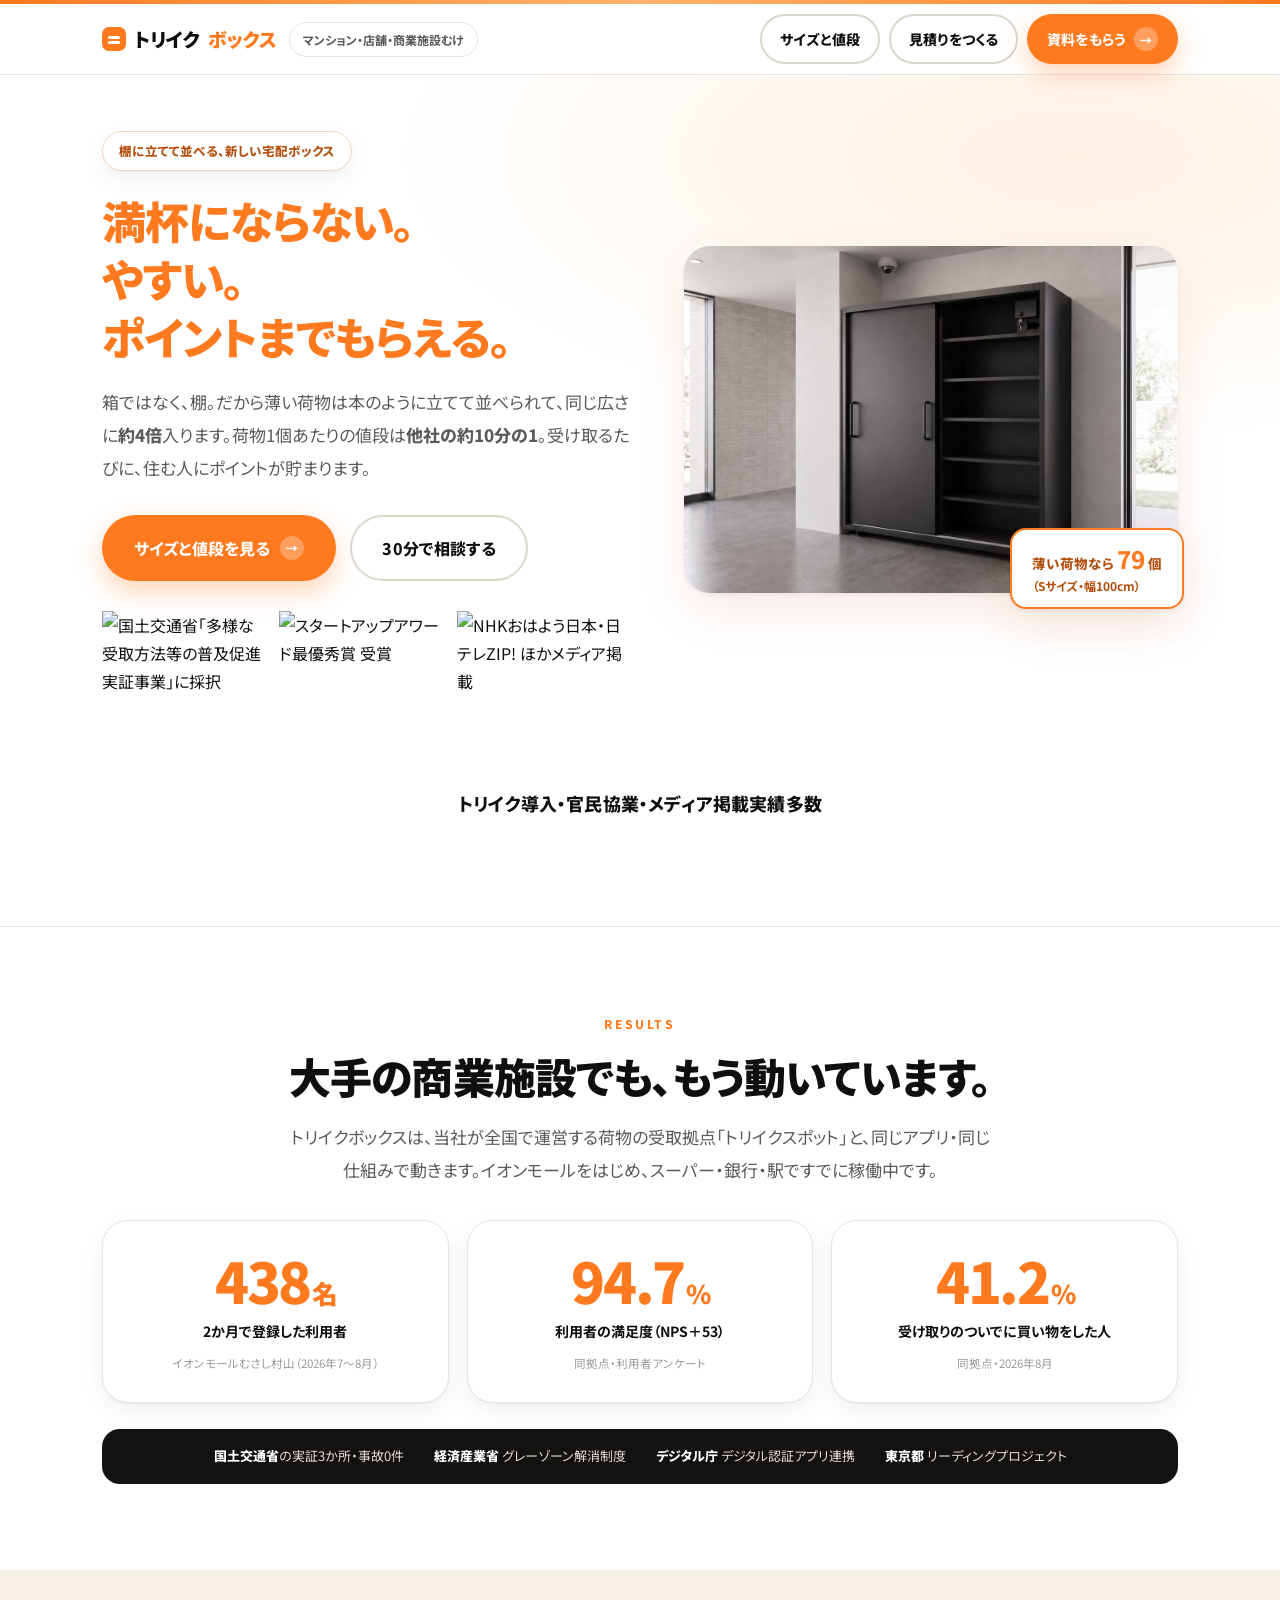
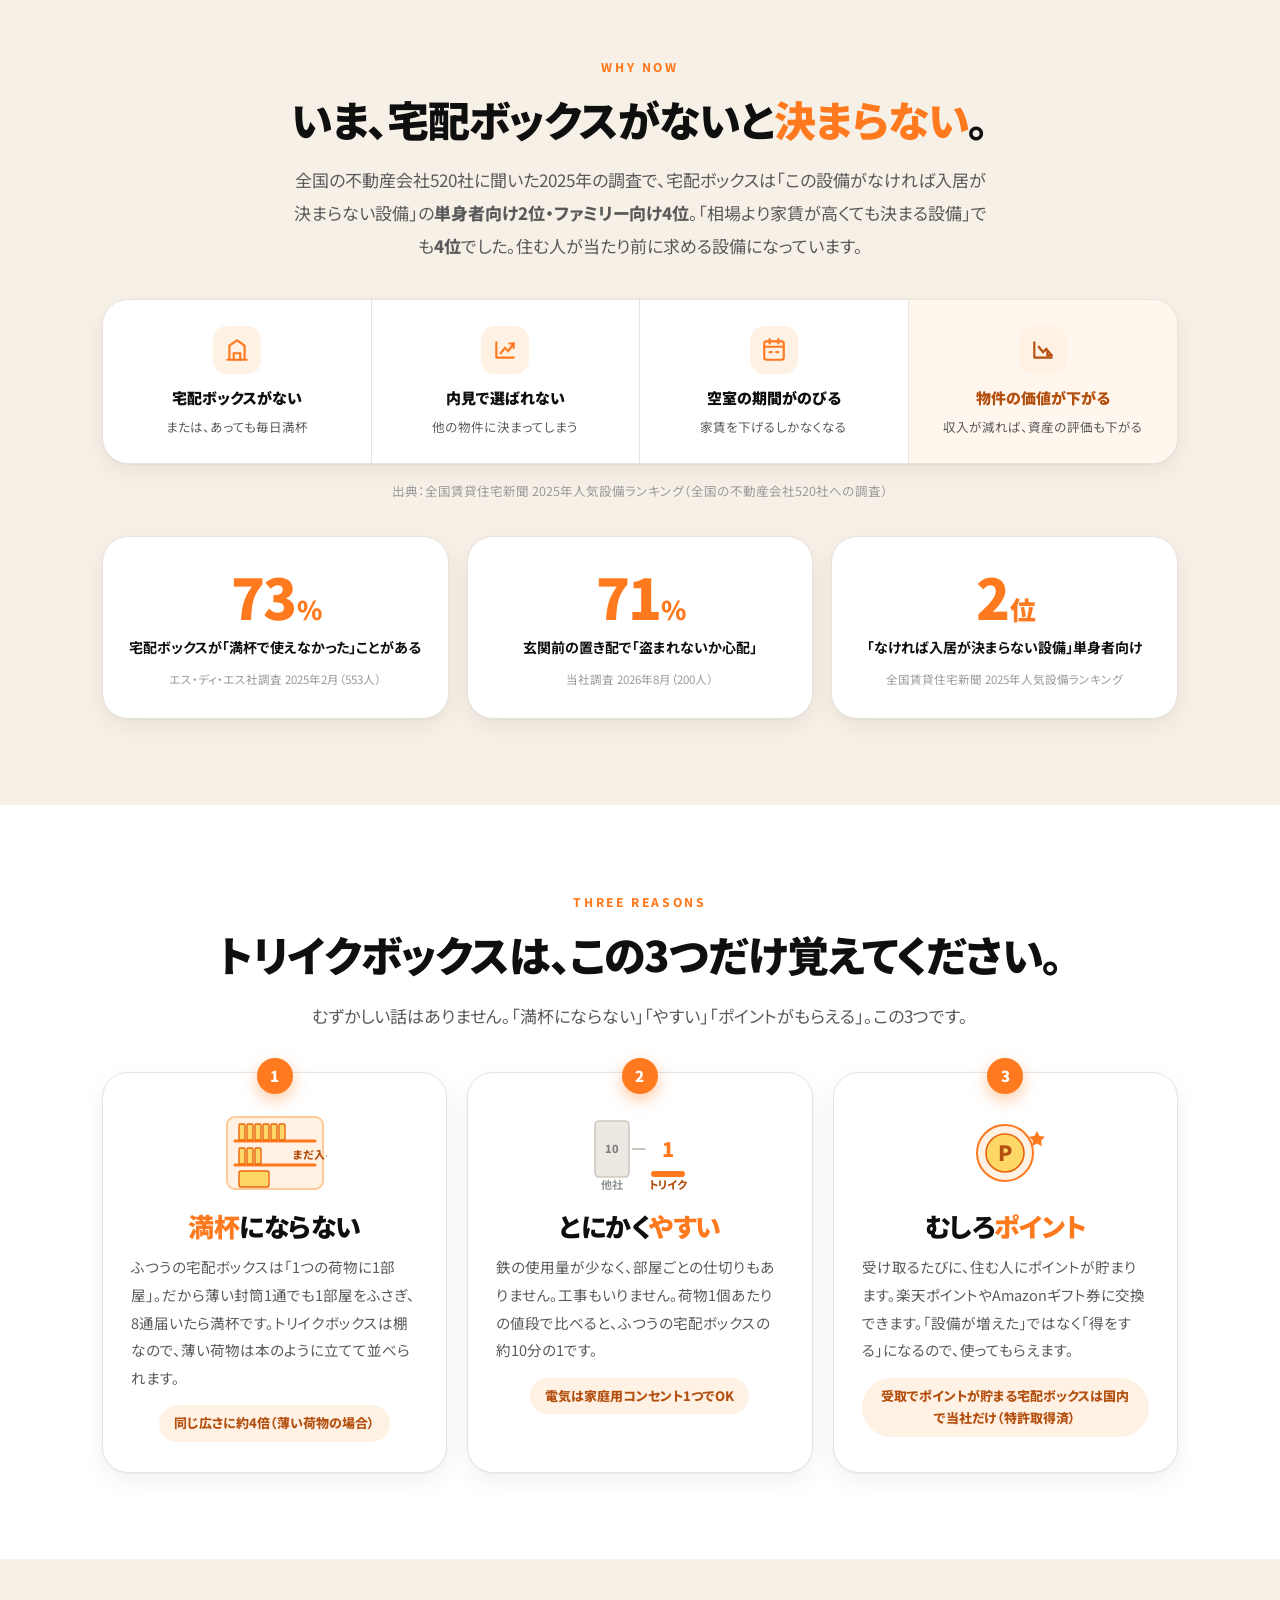
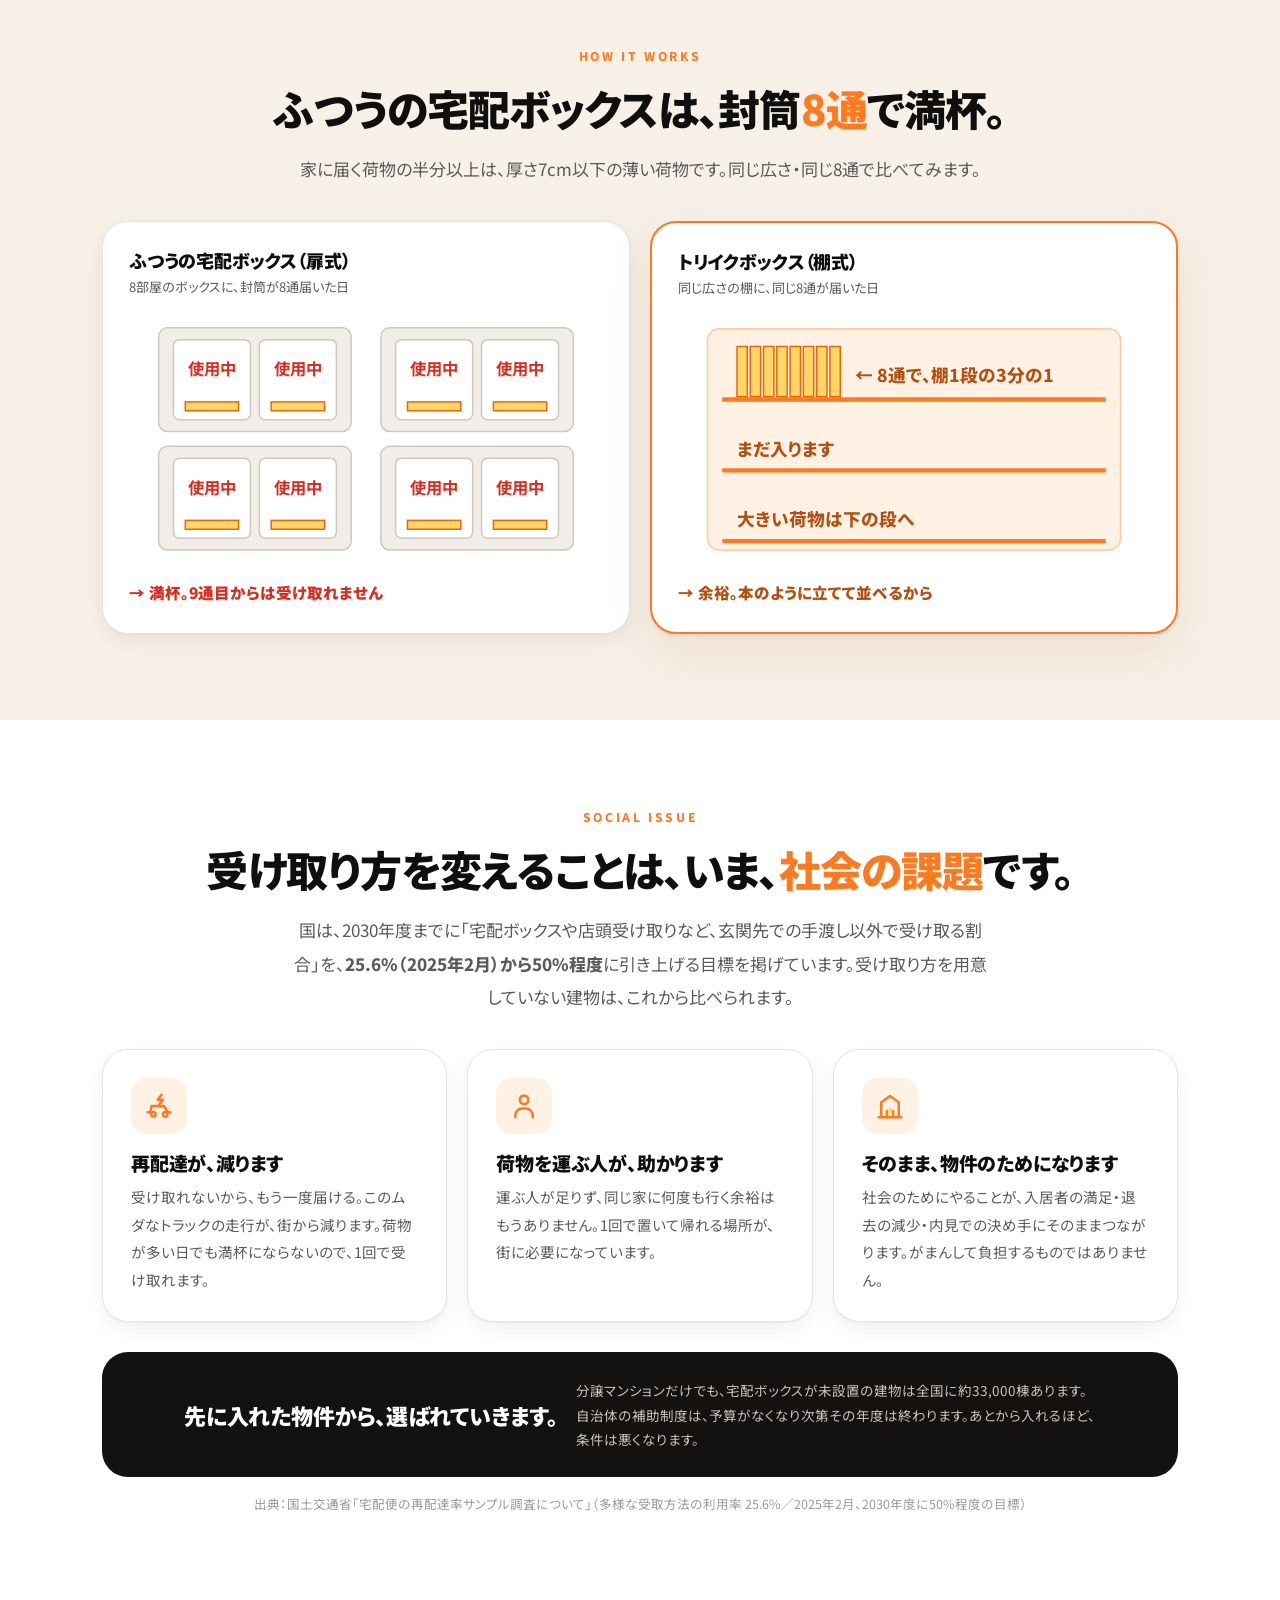
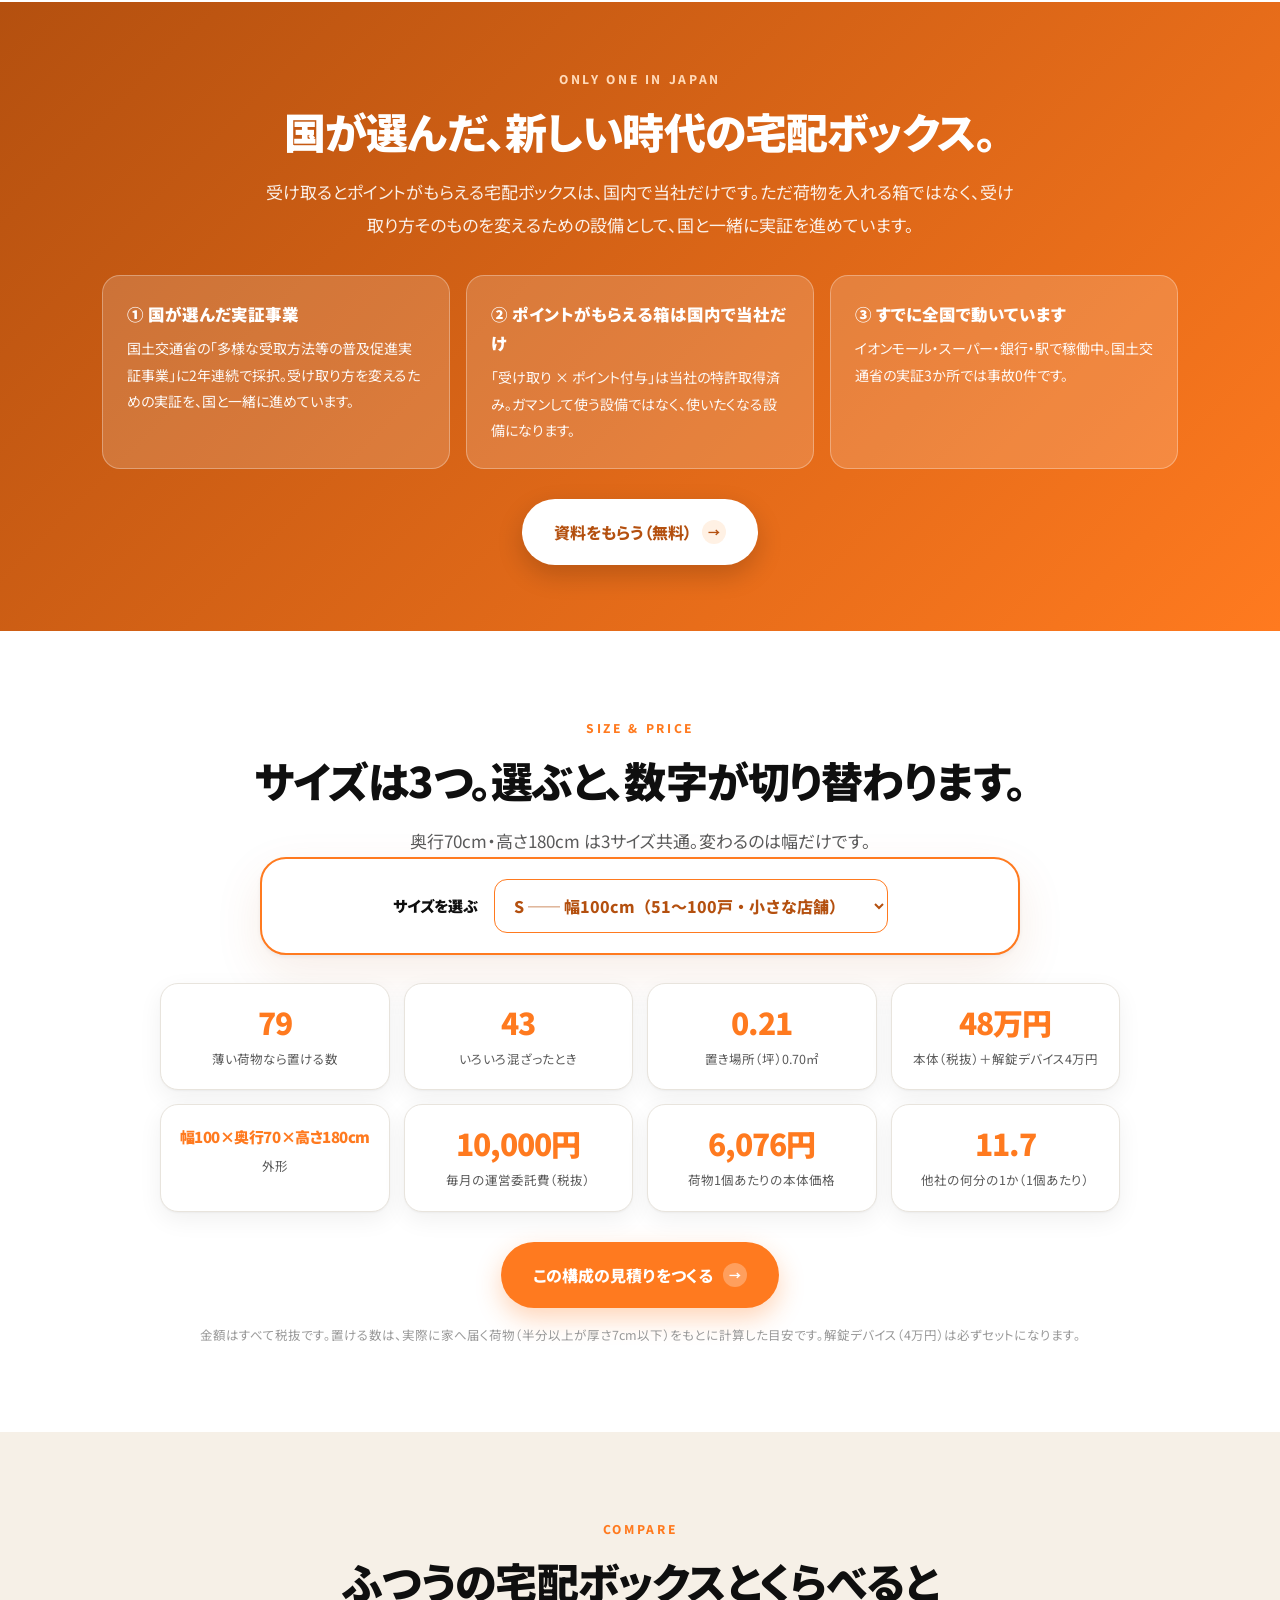
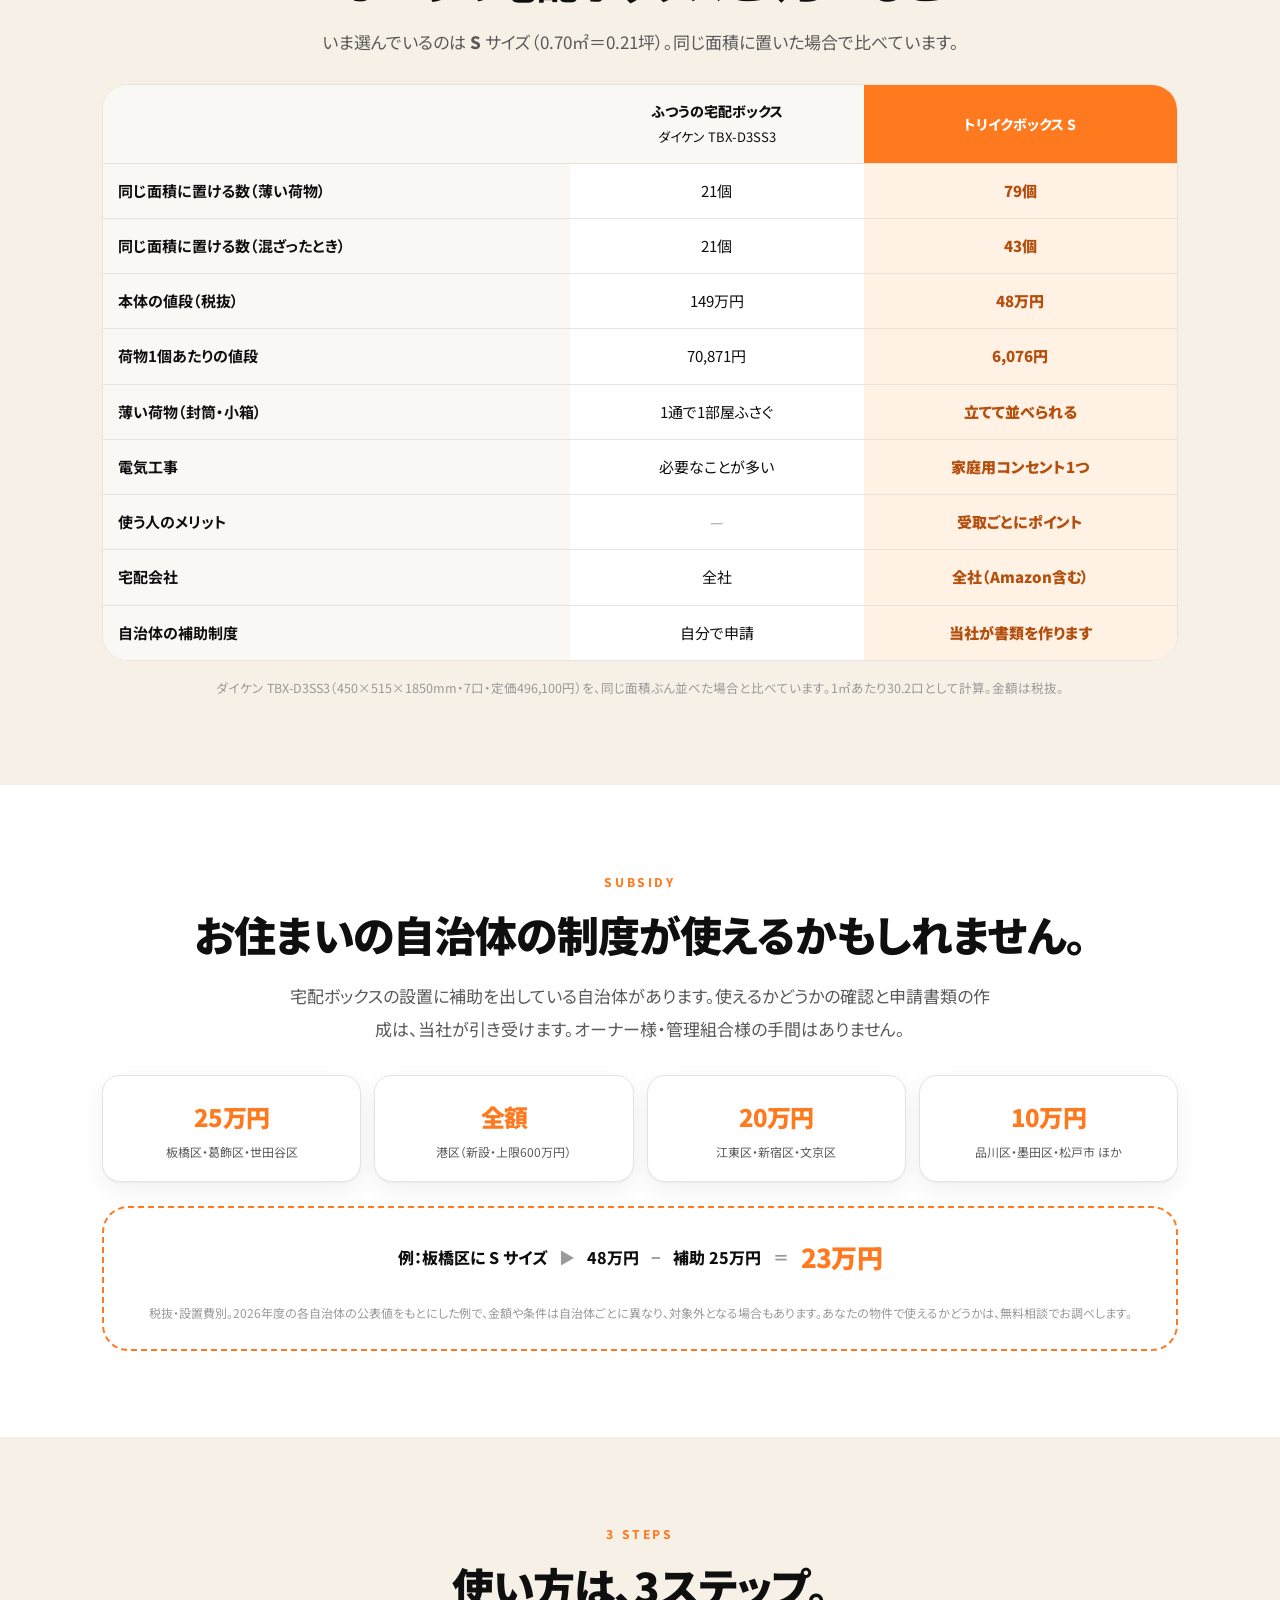
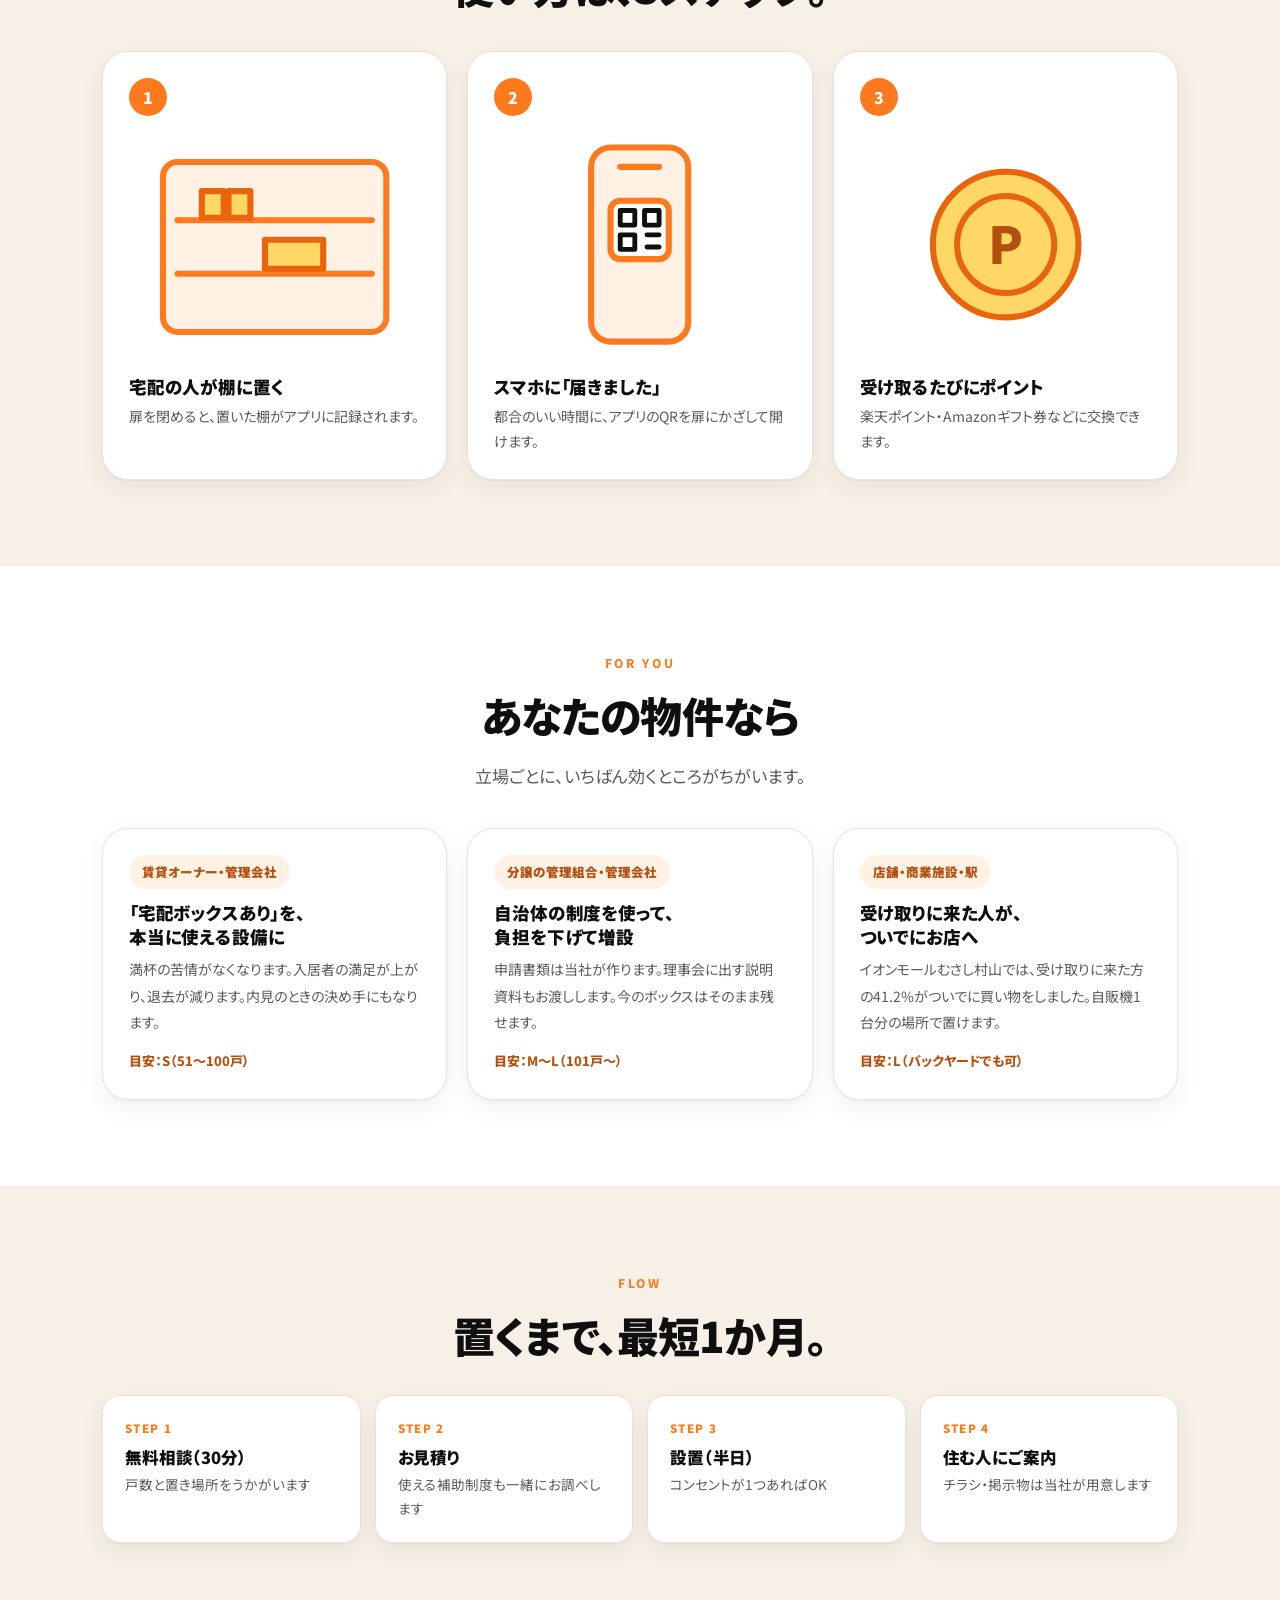
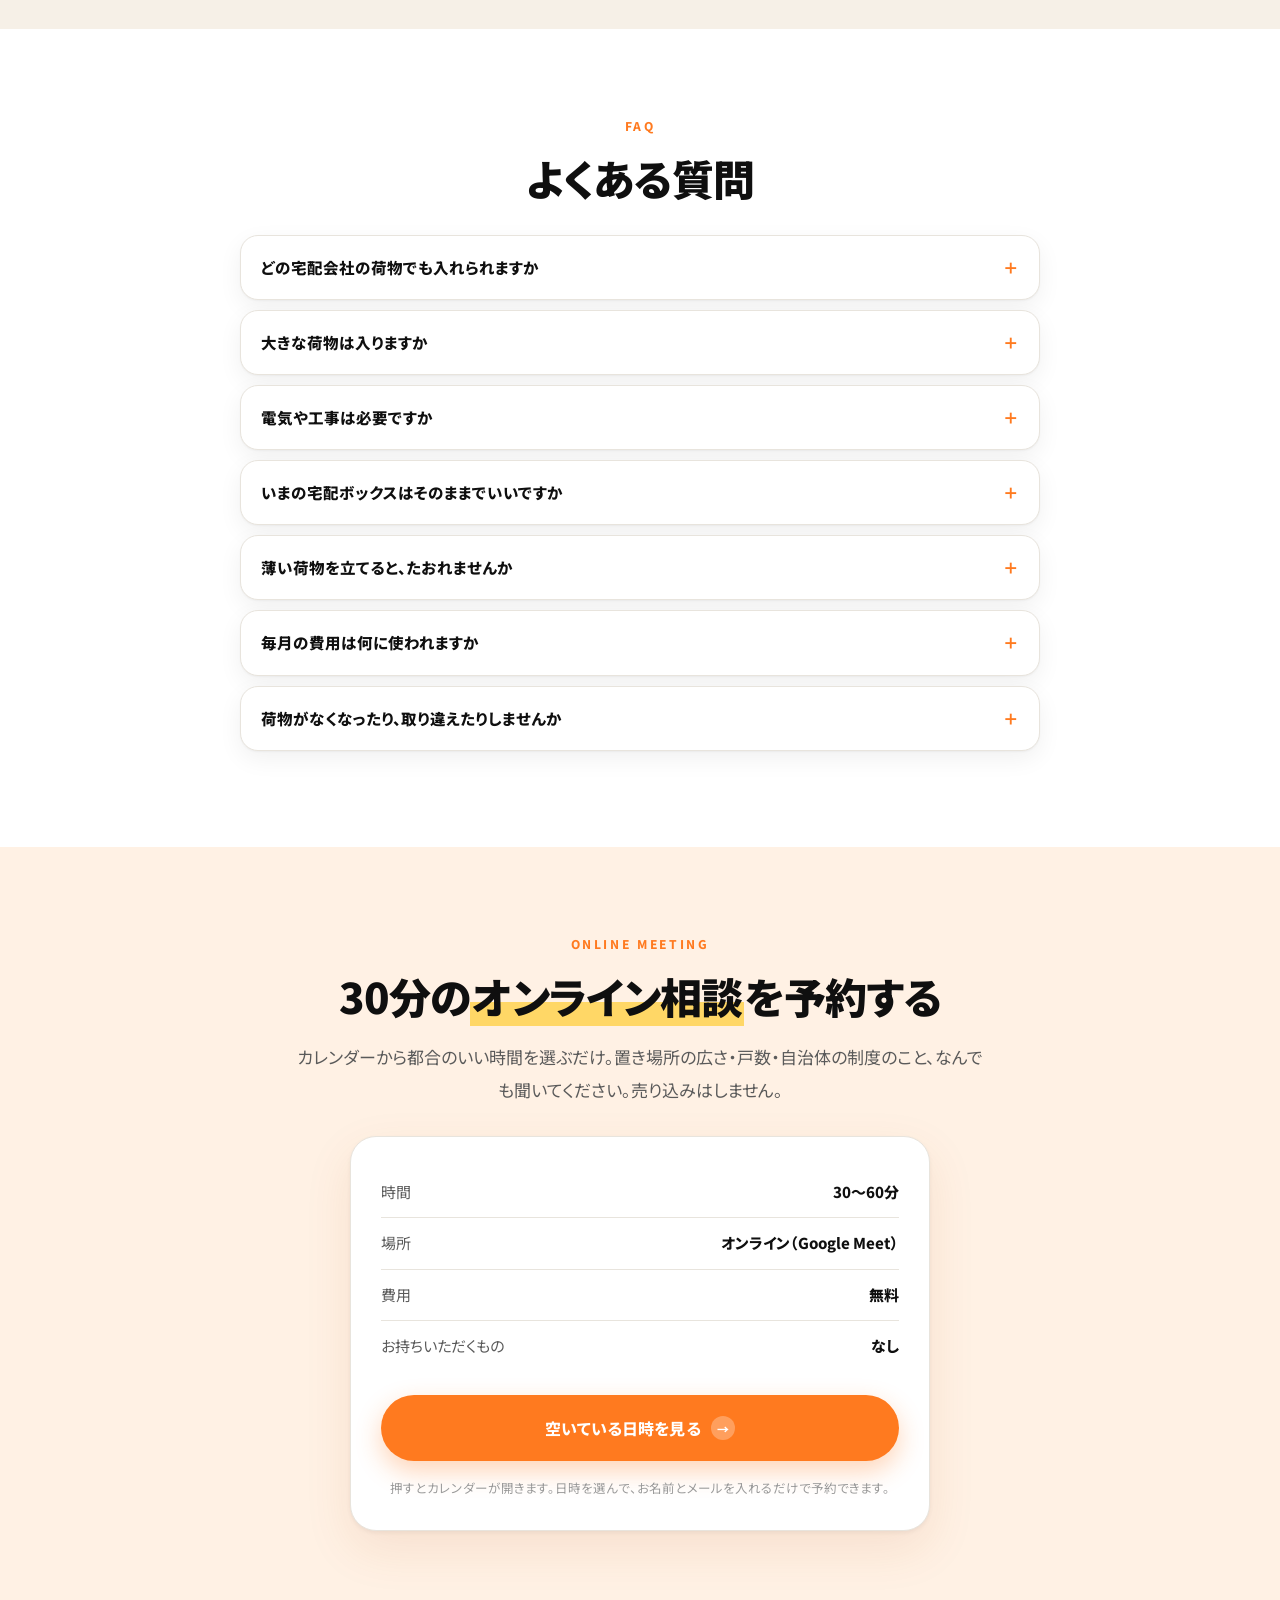
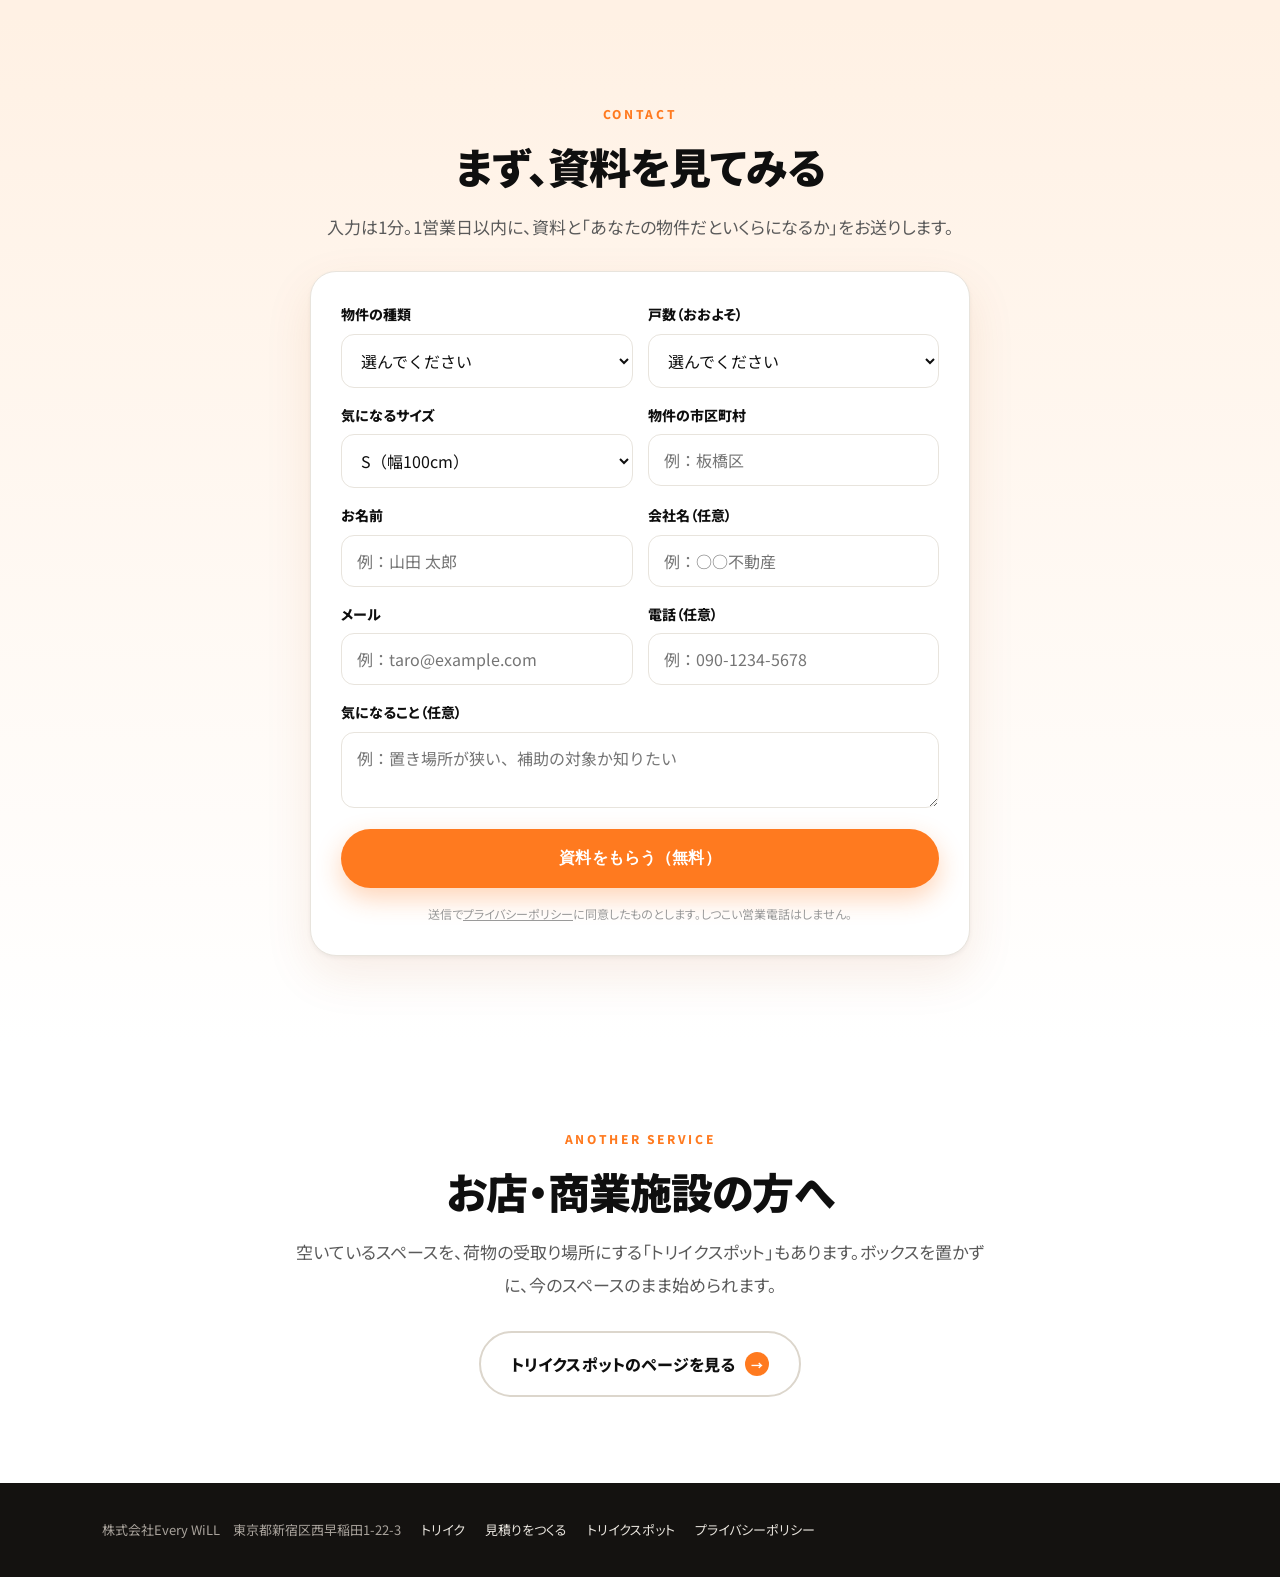
==== commit eff33940: "v4.1：ロゴをカラーに戻す・ECサイトにもロゴ流し・社会課題と「取り残される」訴求を追加" ====
--- a/index.html
+++ b/index.html
@@ -19,7 +19,7 @@
 <link rel="preconnect" href="https://fonts.gstatic.com" crossorigin>
 <link rel="preconnect" href="https://retail.toriiku-jp.com">
 <link href="https://fonts.googleapis.com/css2?family=Noto+Sans+JP:wght@400;500;700;900&display=swap" rel="stylesheet">
-<link rel="stylesheet" href="style.css?v=40">
+<link rel="stylesheet" href="style.css?v=41">
 </head>
 <body>
 <div class="top-accent"></div>
@@ -186,15 +186,41 @@
   </div>
 </div></section>
 
+<!-- ============ 4.5 社会課題・取り残される ============ -->
+<section><div class="wrap center">
+  <span class="eyebrow">Social issue</span>
+  <h2>受け取り方を変えることは、<br class="sp">いま、<em>社会の課題</em>です。</h2>
+  <p class="lead">国は、2030年度までに「宅配ボックスや店頭受け取りなど、玄関先での手渡し以外で受け取る割合」を、<b>25.6%（2025年2月）から50%程度</b>に引き上げる目標を掲げています。受け取り方を用意していない建物は、これから比べられます。</p>
+  <div class="grid3">
+    <div class="feat">
+      <div class="ic"><svg width="30" height="30" viewBox="0 0 24 24" fill="none" stroke="#FF7A1F" stroke-width="2" stroke-linecap="round" stroke-linejoin="round"><path d="M3 17h2l1-5h10l3 5h2"/><circle cx="7.5" cy="18.5" r="1.8"/><circle cx="17" cy="18.5" r="1.8"/><path d="M14 3l-3 4h4l-3 4"/></svg></div>
+      <h3>再配達が、減ります</h3><p>受け取れないから、もう一度届ける。このムダなトラックの走行が、街から減ります。荷物が多い日でも満杯にならないので、1回で受け取れます。</p>
+    </div>
+    <div class="feat">
+      <div class="ic"><svg width="30" height="30" viewBox="0 0 24 24" fill="none" stroke="#FF7A1F" stroke-width="2" stroke-linecap="round" stroke-linejoin="round"><circle cx="12" cy="7" r="3.4"/><path d="M5 21v-1.5A5.5 5.5 0 0 1 10.5 14h3a5.5 5.5 0 0 1 5.5 5.5V21"/></svg></div>
+      <h3>荷物を運ぶ人が、助かります</h3><p>運ぶ人が足りず、同じ家に何度も行く余裕はもうありません。1回で置いて帰れる場所が、街に必要になっています。</p>
+    </div>
+    <div class="feat">
+      <div class="ic"><svg width="30" height="30" viewBox="0 0 24 24" fill="none" stroke="#FF7A1F" stroke-width="2" stroke-linecap="round" stroke-linejoin="round"><path d="M3 21h18M5 21V9l7-5 7 5v12"/><path d="M9.5 21v-5h5v5"/><path d="M12 12.5l.9 1.8 2 .3-1.45 1.4.35 2-1.8-.95-1.8.95.35-2L9 14.6l2-.3z" fill="#FFD766" stroke="none"/></svg></div>
+      <h3>そのまま、物件のためになります</h3><p>社会のためにやることが、入居者の満足・退去の減少・内見での決め手にそのままつながります。がまんして負担するものではありません。</p>
+    </div>
+  </div>
+  <div class="urg">
+    <b>先に入れた物件から、<br class="sp">選ばれていきます。</b>
+    <span>分譲マンションだけでも、宅配ボックスが未設置の建物は全国に約33,000棟あります。自治体の補助制度は、予算がなくなり次第その年度は終わります。あとから入れるほど、条件は悪くなります。</span>
+  </div>
+  <p class="fine">出典：国土交通省「宅配便の再配達率サンプル調査について」（多様な受取方法の利用率 25.6%／2025年2月、2030年度に50%程度の目標）</p>
+</div></section>
+
 <!-- ============ 5. ユニークさ（バンド） ============ -->
 <section class="band"><div class="wrap center">
   <span class="eyebrow">Only one in Japan</span>
   <h2>国が選んだ、<br class="sp">新しい時代の宅配ボックス。</h2>
-  <p class="lead">トリイクは、国土交通省の「多様な受取方法等の普及促進実証事業」に2年連続で採択されました。宅配の受け取りを、社会の仕組みとして変えるための実証です。ただ荷物を入れる箱ではありません。</p>
+  <p class="lead">受け取るとポイントがもらえる宅配ボックスは、国内で当社だけです。ただ荷物を入れる箱ではなく、受け取り方そのものを変えるための設備として、国と一緒に実証を進めています。</p>
   <div class="bandgrid">
-    <div class="bg1"><b>① 再配達を減らす</b><p>受け取れないから、もう一度届ける。このムダなトラックの走行が、街から減ります。荷物が多い日でも満杯にならないから、1回で受け取れます。</p></div>
-    <div class="bg1"><b>② 荷物を運ぶ人を助ける</b><p>運ぶ人が足りず、同じ家に何度も行く余裕はもうありません。1回で置いて帰れる場所が、街に必要です。</p></div>
-    <div class="bg1"><b>③ 住む人が、得をする</b><p>受け取るたびにポイント。ガマンして使う設備ではなく、使いたくなる設備に。だから定着します。</p></div>
+    <div class="bg1"><b>① 国が選んだ実証事業</b><p>国土交通省の「多様な受取方法等の普及促進実証事業」に2年連続で採択。受け取り方を変えるための実証を、国と一緒に進めています。</p></div>
+    <div class="bg1"><b>② ポイントがもらえる箱は国内で当社だけ</b><p>「受け取り × ポイント付与」は当社の特許取得済み。ガマンして使う設備ではなく、使いたくなる設備になります。</p></div>
+    <div class="bg1"><b>③ すでに全国で動いています</b><p>イオンモール・スーパー・銀行・駅で稼働中。国土交通省の実証3か所では事故0件です。</p></div>
   </div>
   <div class="cta"><a class="btn btn-p" style="background:#fff;color:#B4500F;box-shadow:0 10px 26px rgba(0,0,0,.18)" href="#contact" data-ev="cta_band">資料をもらう（無料）<span class="ar" style="background:#FFF1E4;color:#B4500F">→</span></a></div>
 </div></section>
@@ -387,7 +413,7 @@
 
 <div class="sticky"><div class="in"><a class="btn btn-p" href="#contact" data-ev="cta_sticky">資料をもらう</a><a class="btn btn-o" href="#book" data-ev="cta_sticky_book">相談を予約</a></div></div>
 
-<script src="box.js?v=40"></script>
+<script src="box.js?v=41"></script>
 <script>
 (function(){
   var sel=document.getElementById('sizeSel');
--- a/style.css
+++ b/style.css
@@ -86,8 +86,7 @@
 .marquee{display:flex;overflow:hidden;mask-image:linear-gradient(90deg,transparent,#000 7%,#000 93%,transparent);-webkit-mask-image:linear-gradient(90deg,transparent,#000 7%,#000 93%,transparent)}
 .mtrack{display:flex;align-items:center;gap:46px;padding-right:46px;flex:none;animation:mv 46s linear infinite}
 .marquee:hover .mtrack{animation-play-state:paused}
-.mtrack img{height:44px;width:auto;max-width:none;object-fit:contain;filter:grayscale(1);opacity:.72;transition:.2s}
-.mtrack img:hover{filter:none;opacity:1}
+.mtrack img{height:46px;width:auto;max-width:none;object-fit:contain;opacity:1}
 @keyframes mv{from{transform:translateX(0)}to{transform:translateX(-100%)}}
 @media(max-width:700px){.mtrack img{height:32px}.mtrack{gap:30px;padding-right:30px}}
 @media(prefers-reduced-motion:reduce){.mtrack{animation:none}}
@@ -237,6 +236,11 @@
 .sticky .btn{flex:1;padding:15px 10px;font-size:15px}
 @media(max-width:880px){.sticky{display:block}body{padding-bottom:80px}}
 
+/* ---------- urgency bar ---------- */
+.urg{margin-top:30px;background:#141210;color:#fff;border-radius:var(--r2);padding:26px 28px;display:flex;gap:18px;align-items:center;justify-content:center;flex-wrap:wrap;text-align:left}
+.urg b{font-size:clamp(17px,2.6vw,22px);font-weight:900;letter-spacing:-.01em}
+.urg span{color:#c9c2b8;font-size:13.5px;line-height:1.8;max-width:520px}
+
 /* ---------- misc ---------- */
 .ribbon{background:#141210;color:#e0dbd3;font-size:13px;padding:16px 0}
 .ribbon .wrap{display:flex;gap:10px 30px;flex-wrap:wrap;justify-content:center;align-items:center}
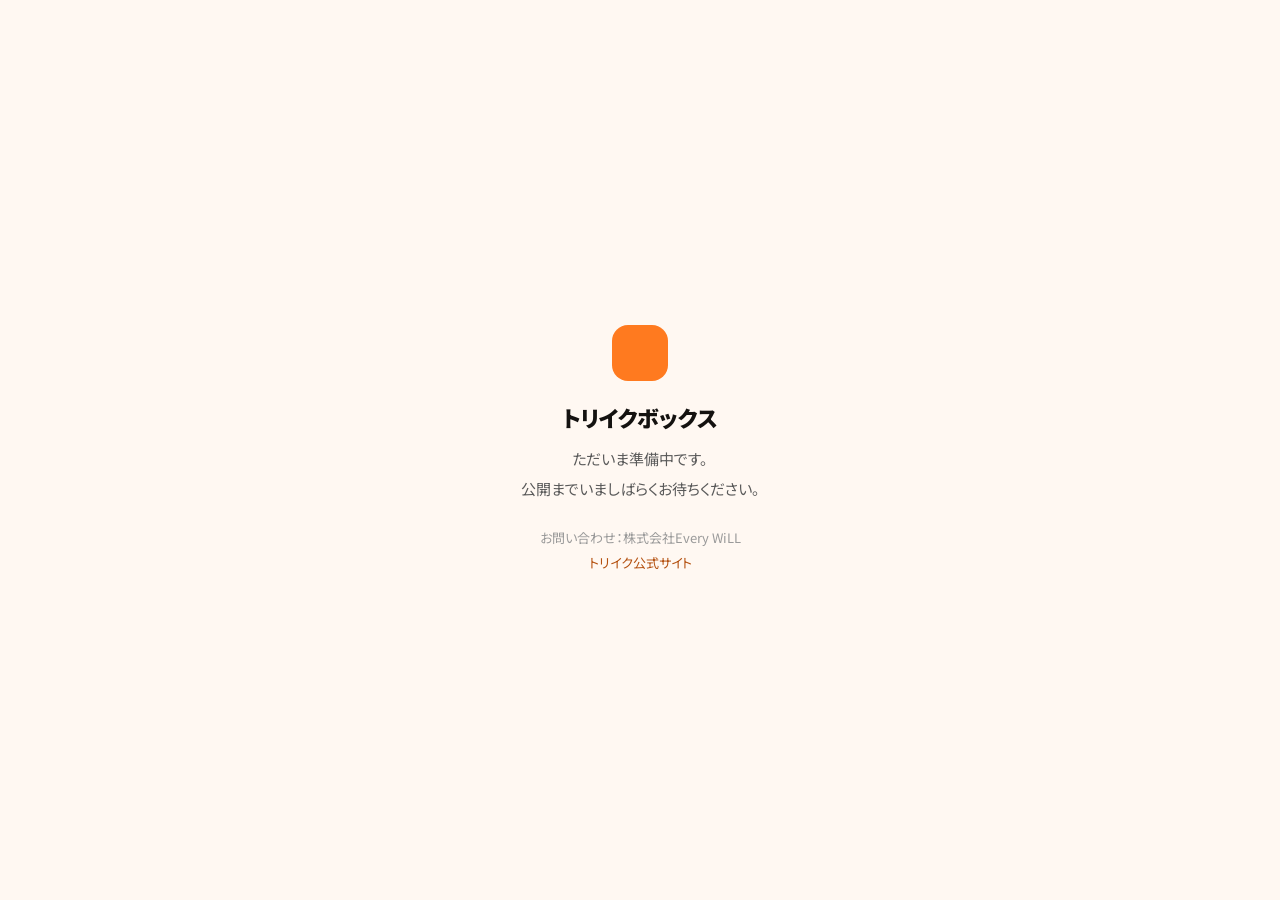
==== commit 170de7aa: "hikoukai stop" ====
--- a/index.html
+++ b/index.html
@@ -15,11 +15,33 @@
 <meta property="og:image:width" content="1200">
 <meta property="og:image:height" content="842">
 <meta name="twitter:card" content="summary_large_image">
+<meta name="robots" content="noindex,nofollow,noarchive">
+<script>
+/* 2026-09-13 社長指示：社長の確認が終わるまで一般公開しない。
+   合言葉つきURL（?preview=everywill2026）でだけ中身が出る。解除は下の2行を消すだけ。 */
+(function(){
+  var KEY='everywill2026', q=new URLSearchParams(location.search), ok=false;
+  try{
+    if(q.get('preview')===KEY||q.get('camp')==='owner-check'){ ok=true; sessionStorage.setItem('tb_prev','1'); }
+    else if(sessionStorage.getItem('tb_prev')==='1'){ ok=true; }
+  }catch(e){ ok = (q.get('preview')===KEY||q.get('camp')==='owner-check'); }
+  if(ok) return;
+  document.addEventListener('DOMContentLoaded',function(){
+    document.body.innerHTML='<div style="min-height:100vh;display:flex;align-items:center;justify-content:center;padding:24px;'+
+      'font-family:\'Noto Sans JP\',system-ui,sans-serif;background:#FFF8F2;text-align:center">'+
+      '<div><div style="width:56px;height:56px;border-radius:16px;background:#FF7A1F;margin:0 auto 22px"></div>'+
+      '<h1 style="font-size:22px;font-weight:900;color:#141210;margin:0 0 12px">トリイクボックス</h1>'+
+      '<p style="color:#5a5a5a;font-size:15px;line-height:2;margin:0 0 22px">ただいま準備中です。<br>公開までいましばらくお待ちください。</p>'+
+      '<p style="color:#9a9a9a;font-size:13px;line-height:1.9;margin:0">お問い合わせ：株式会社Every WiLL<br>'+
+      '<a href="https://toriiku-jp.com/" style="color:#B4500F">トリイク公式サイト</a></p></div></div>';
+  });
+})();
+</script>
 <link rel="preconnect" href="https://fonts.googleapis.com">
 <link rel="preconnect" href="https://fonts.gstatic.com" crossorigin>
 <link rel="preconnect" href="https://retail.toriiku-jp.com">
 <link href="https://fonts.googleapis.com/css2?family=Noto+Sans+JP:wght@400;500;700;900&display=swap" rel="stylesheet">
-<link rel="stylesheet" href="style.css?v=41">
+<link rel="stylesheet" href="style.css?v=44">
 </head>
 <body>
 <div class="top-accent"></div>
@@ -372,7 +394,7 @@
 <section class="final" id="contact"><div class="wrap center">
   <span class="eyebrow">Contact</span>
   <h2>まず、資料を見てみる</h2>
-  <p class="lead">入力は1分。1営業日以内に、資料と「あなたの物件だといくらになるか」をお送りします。</p>
+  <p class="lead">入力は1分。送信すると<b>その場で資料（PDF・11ページ）が開きます</b>。同じものをメールでもお送りします。</p>
   <form id="leadform" class="form" novalidate>
     <div class="row2">
       <label>物件の種類<select name="property_type" required><option value="">選んでください</option><option>賃貸マンション・アパート</option><option>分譲マンション（管理組合）</option><option>店舗・商業施設</option><option>駅・公共施設</option><option>オフィス・その他</option></select></label>
@@ -396,8 +418,11 @@
   </form>
   <div class="thanks" id="thanks" hidden>
     <h3 style="font-size:23px;margin-bottom:10px">ありがとうございます。</h3>
-    <p class="lead" style="margin:0 auto 18px">1営業日以内にメールでお送りします。</p>
-    <a class="btn btn-o" href="#book" data-ev="cta_thanks">先に30分の相談を予約する</a>
+    <p class="lead" style="margin:0 auto 18px">資料はいますぐ下のボタンからご覧いただけます。同じものをメールでもお送りしました。</p>
+    <div class="cta" style="justify-content:center">
+      <a class="btn btn-p" href="https://toriiku-jp.com/toriiku-box/toriiku-box-guide.pdf" target="_blank" rel="noopener" data-ev="cta_pdf_thanks">資料（PDF）を見る<span class="ar">→</span></a>
+      <a class="btn btn-o" href="#book" data-ev="cta_thanks">30分の相談を予約する</a>
+    </div>
   </div>
 </div></section>
 
@@ -413,11 +438,11 @@
 
 <div class="sticky"><div class="in"><a class="btn btn-p" href="#contact" data-ev="cta_sticky">資料をもらう</a><a class="btn btn-o" href="#book" data-ev="cta_sticky_book">相談を予約</a></div></div>
 
-<script src="box.js?v=41"></script>
+<script src="box.js?v=44"></script>
 <script>
 (function(){
   var sel=document.getElementById('sizeSel');
-  function render(k){
+  function render(k,byUser){
     var d=window.TB.SIZES[k], y=window.TB.yen, man=window.TB.man;
     var rivalCap=Math.round(d.sqm*30.2), rivalPrice=rivalCap/7*496100;
     var v={
@@ -432,12 +457,12 @@
     });
     var m=document.getElementById('sizeMirror'); if(m&&m.value!=='迷っている') m.value=k;
     try{ sessionStorage.setItem('tb_size',k); }catch(e){}
-    if(window.TB.ev) window.TB.ev('size_select',k);
+    if(byUser && window.TB.ev) window.TB.ev('size_select',k);
   }
   var init='S'; try{ var s=sessionStorage.getItem('tb_size'); if(s) init=s; }catch(e){}
   var q=new URLSearchParams(location.search); if(['S','M','L'].indexOf(q.get('size'))>=0) init=q.get('size');
-  sel.value=init; render(init);
-  sel.addEventListener('change',function(){ render(sel.value); });
+  sel.value=init; render(init,false);
+  sel.addEventListener('change',function(){ render(sel.value,true); });
   window.TB.initLeadForm('leadform','thanks','submitbtn');
 })();
 </script>
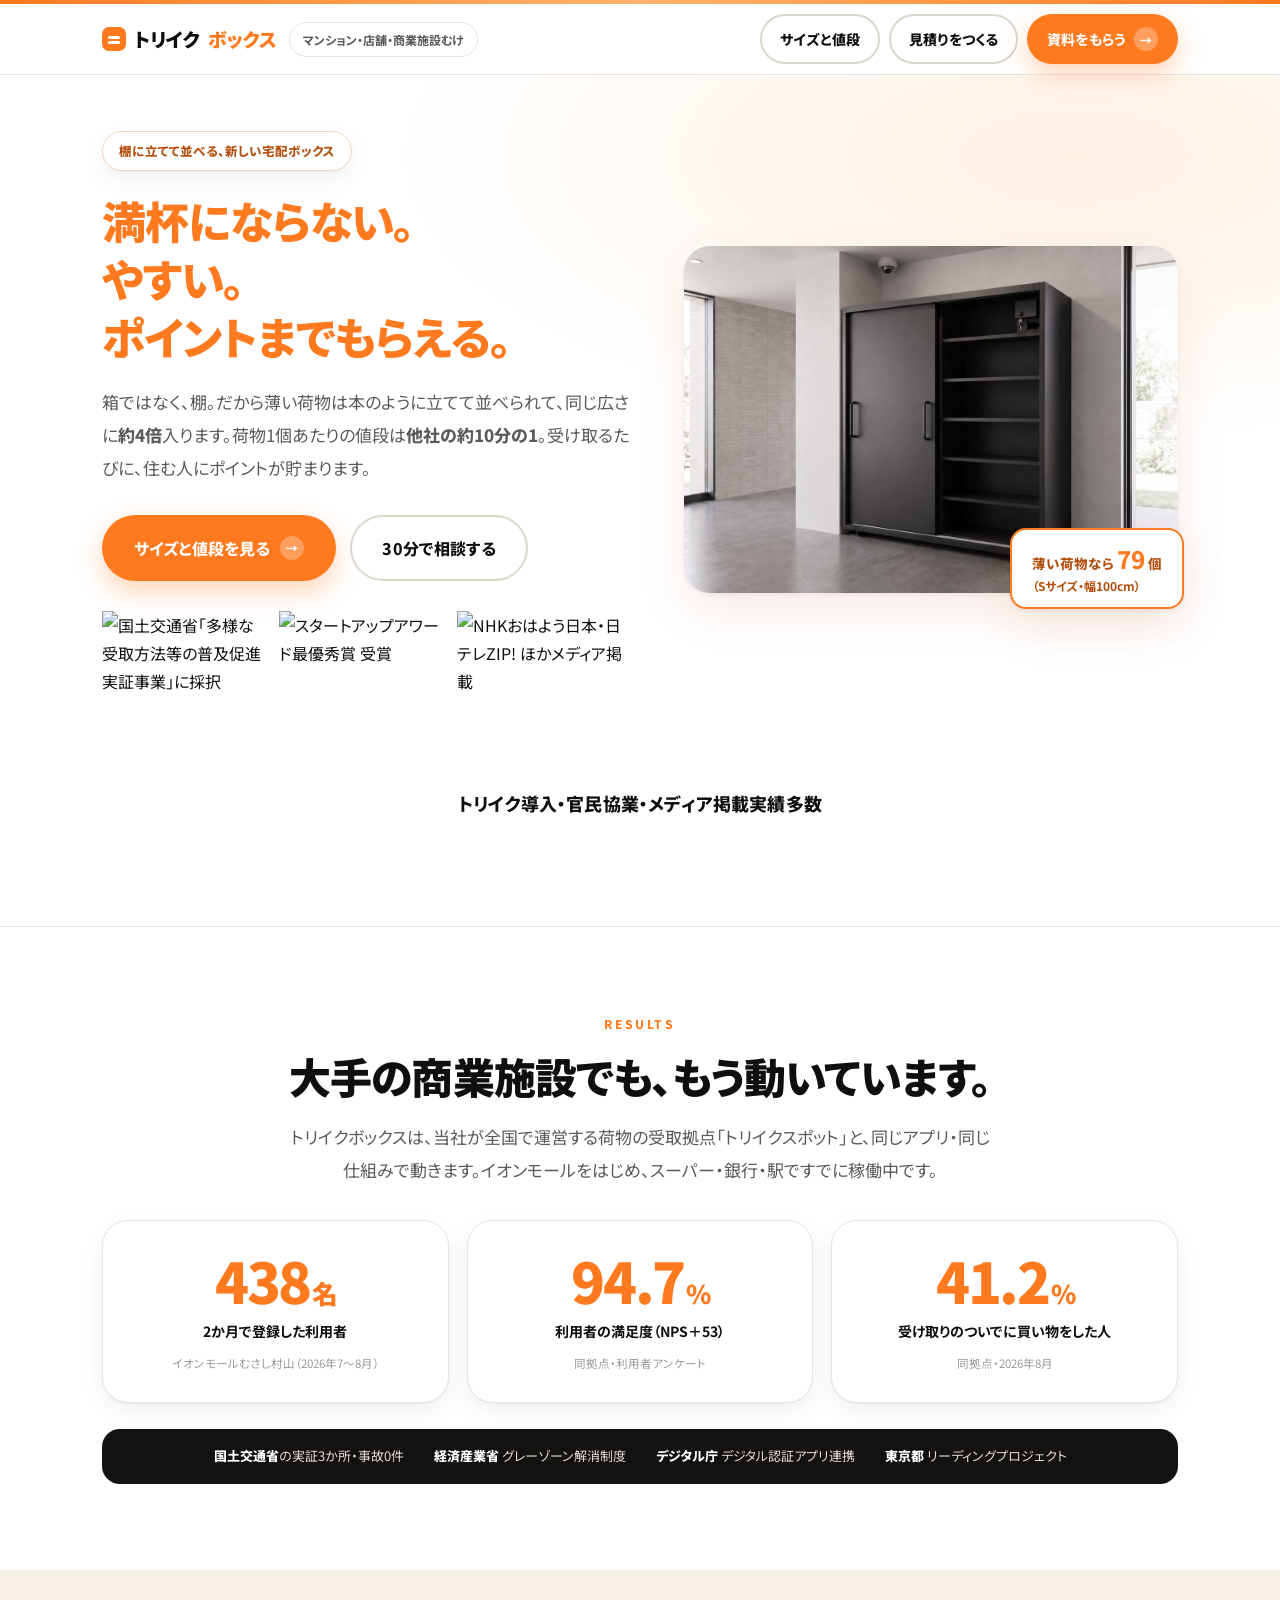
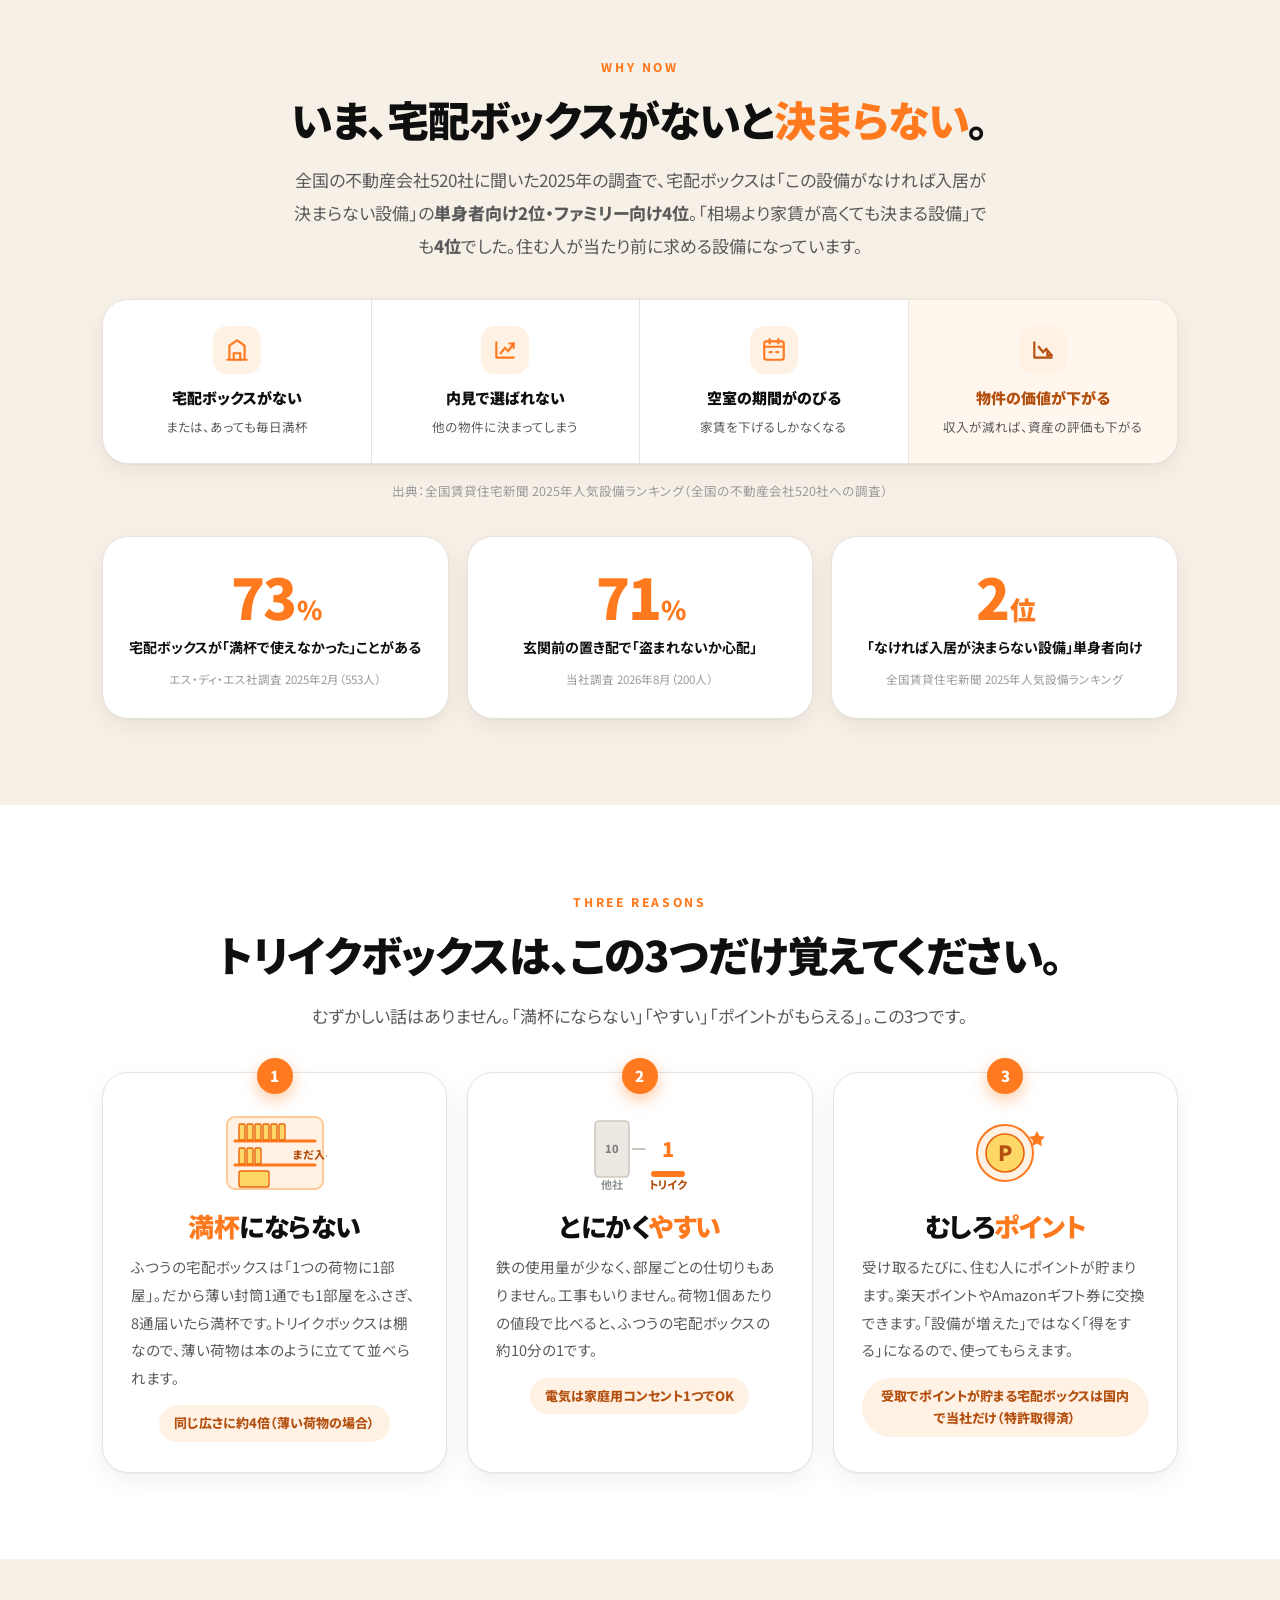
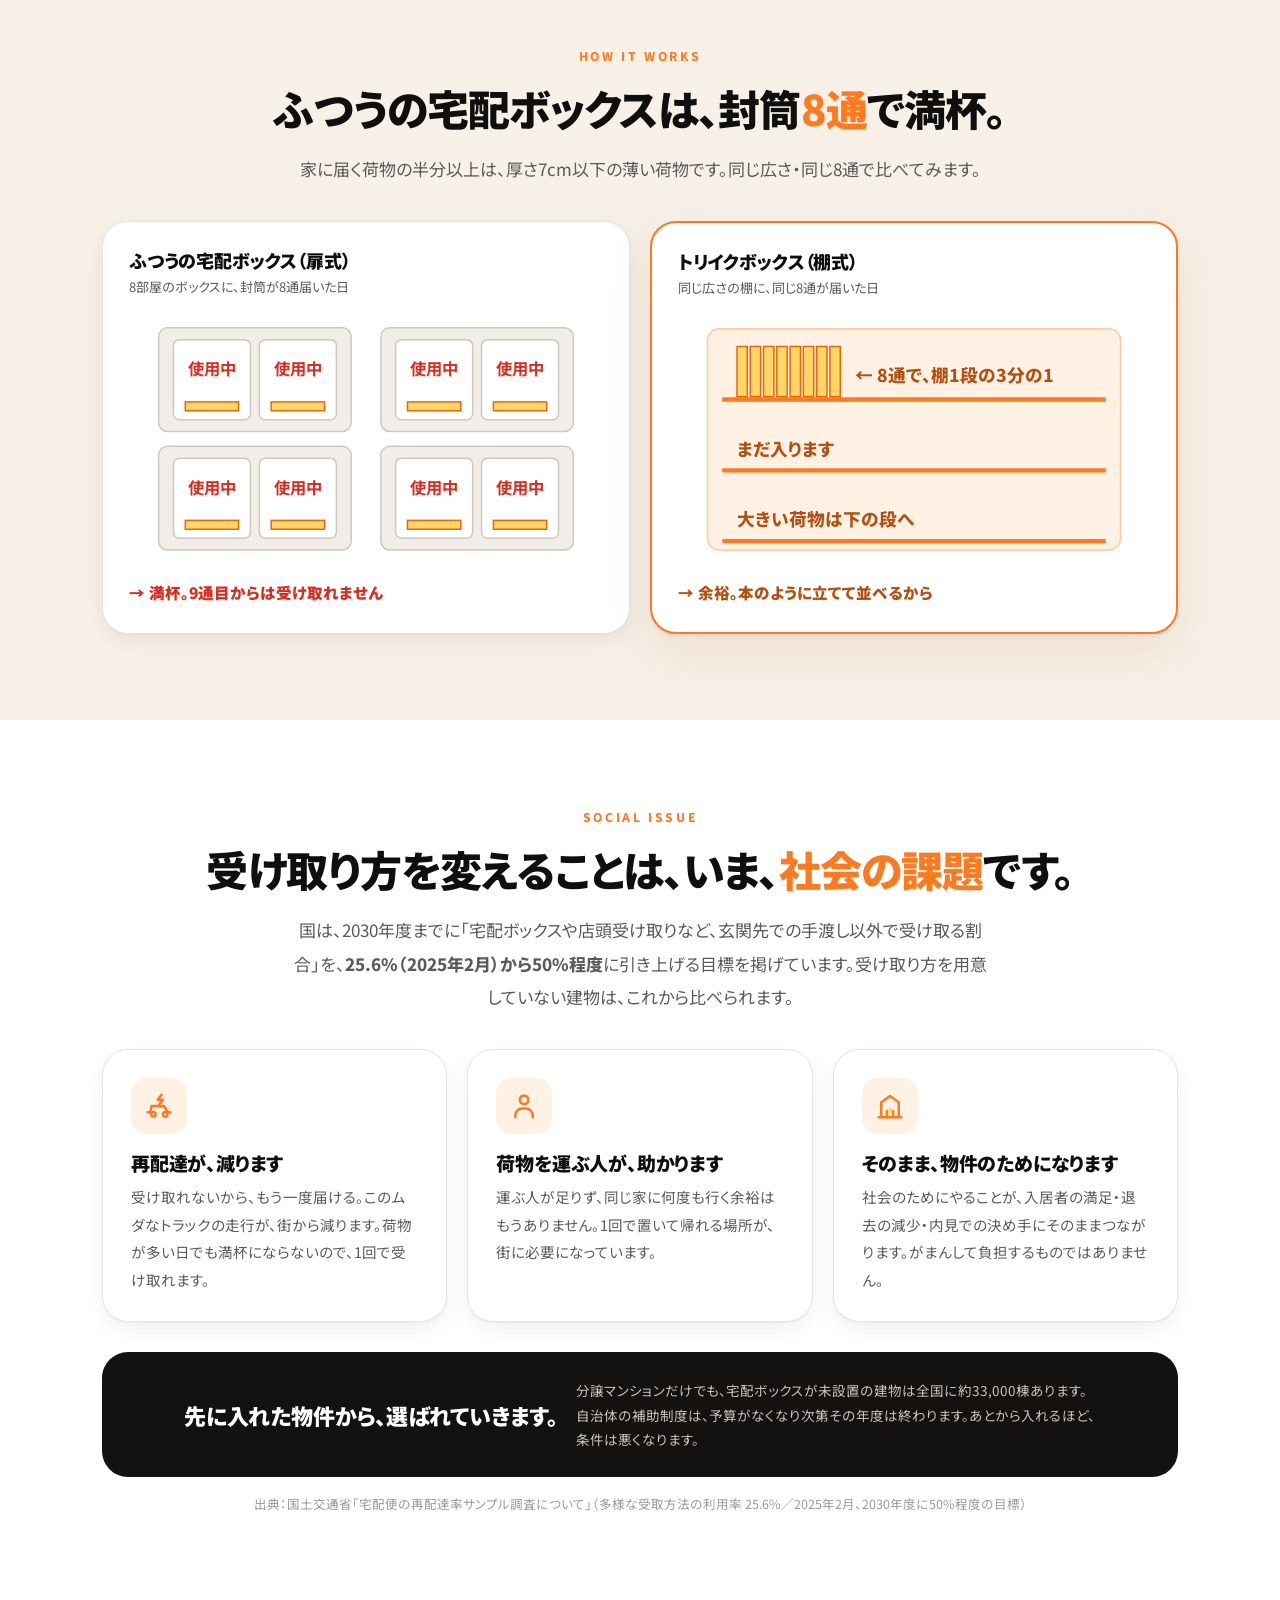
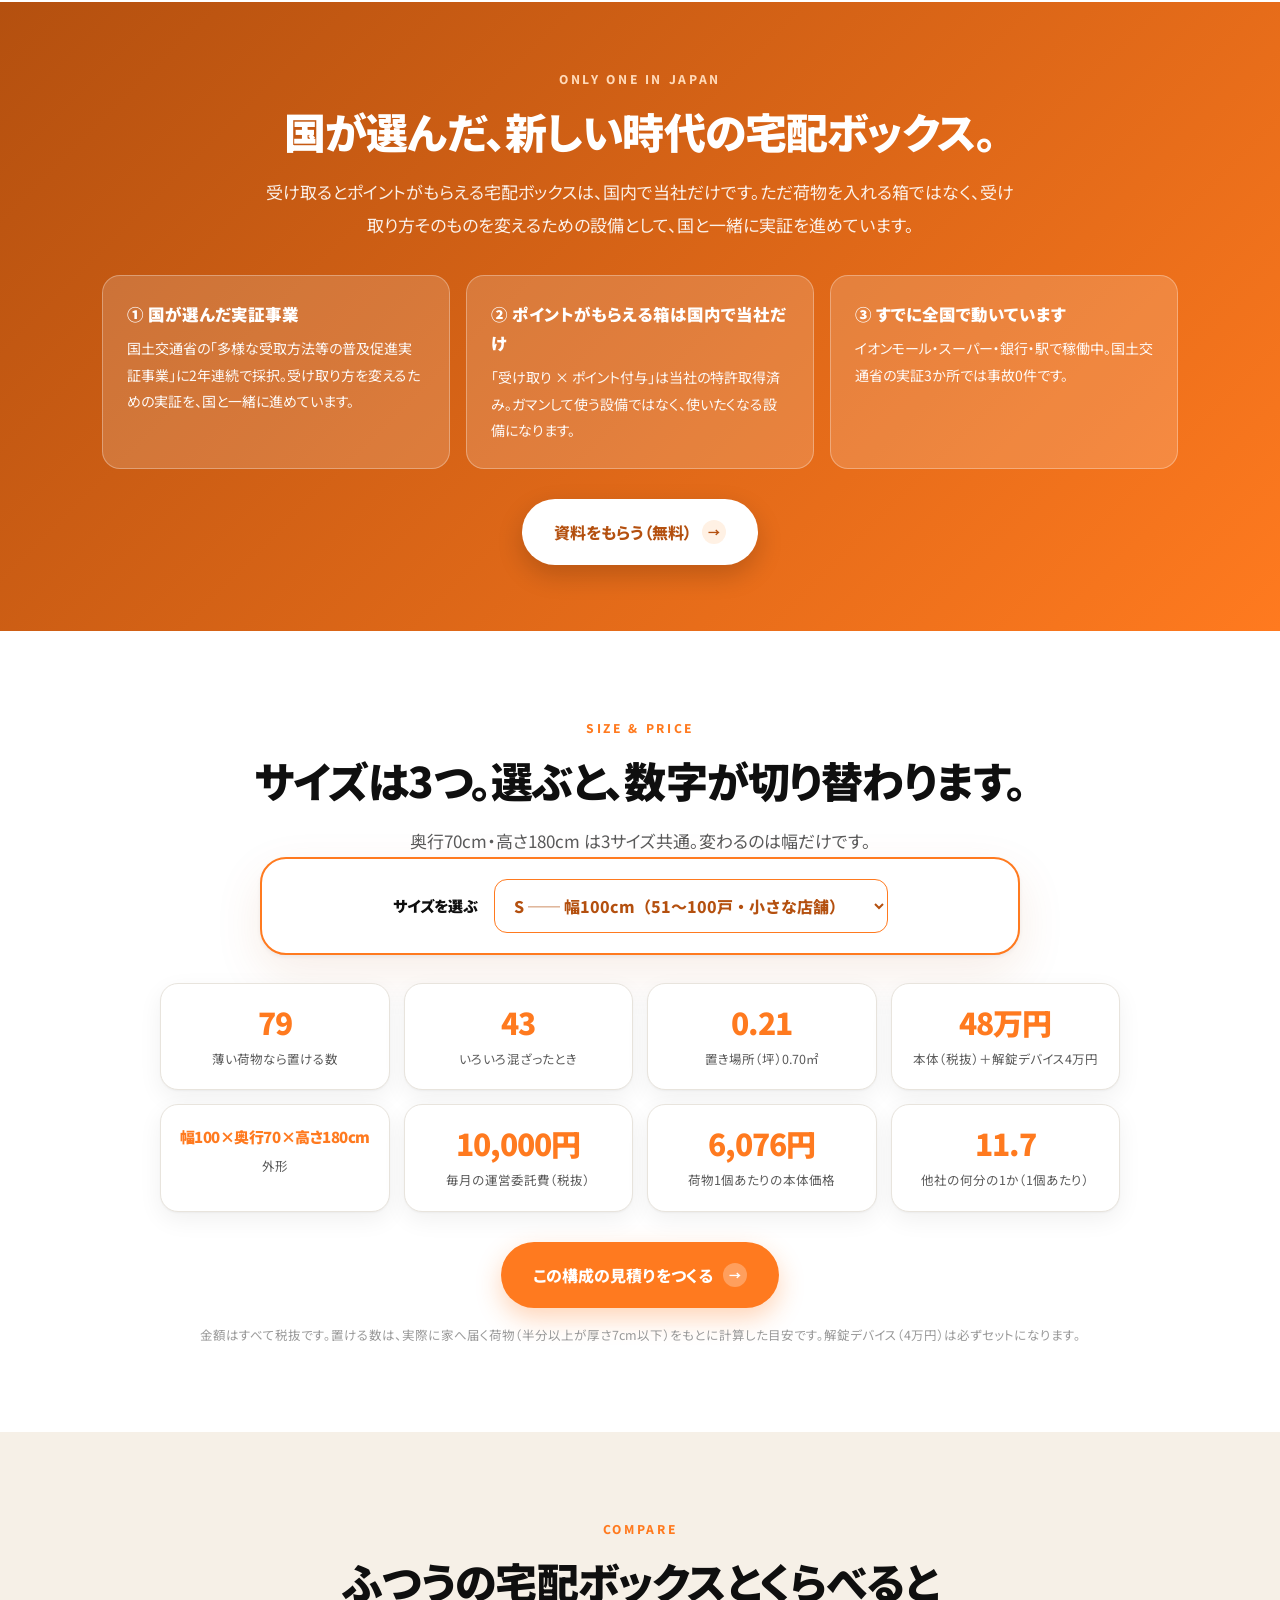
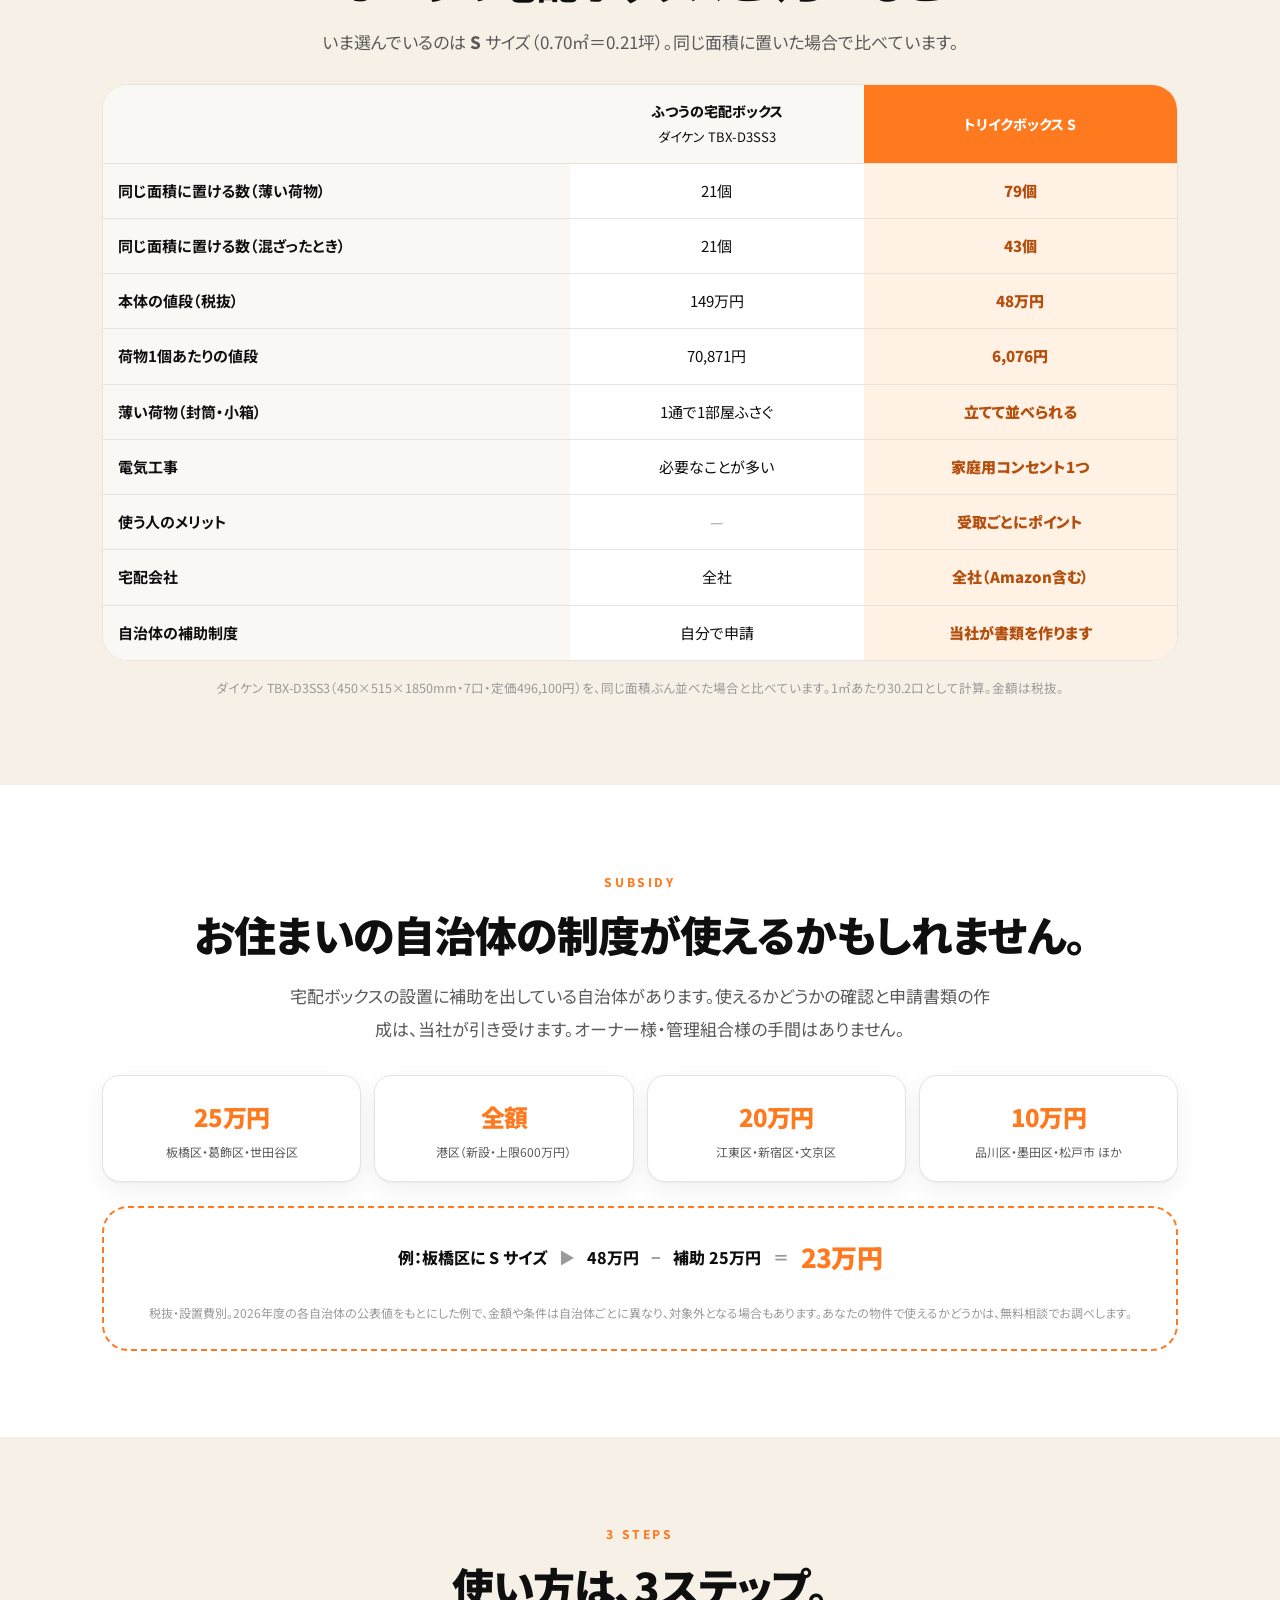
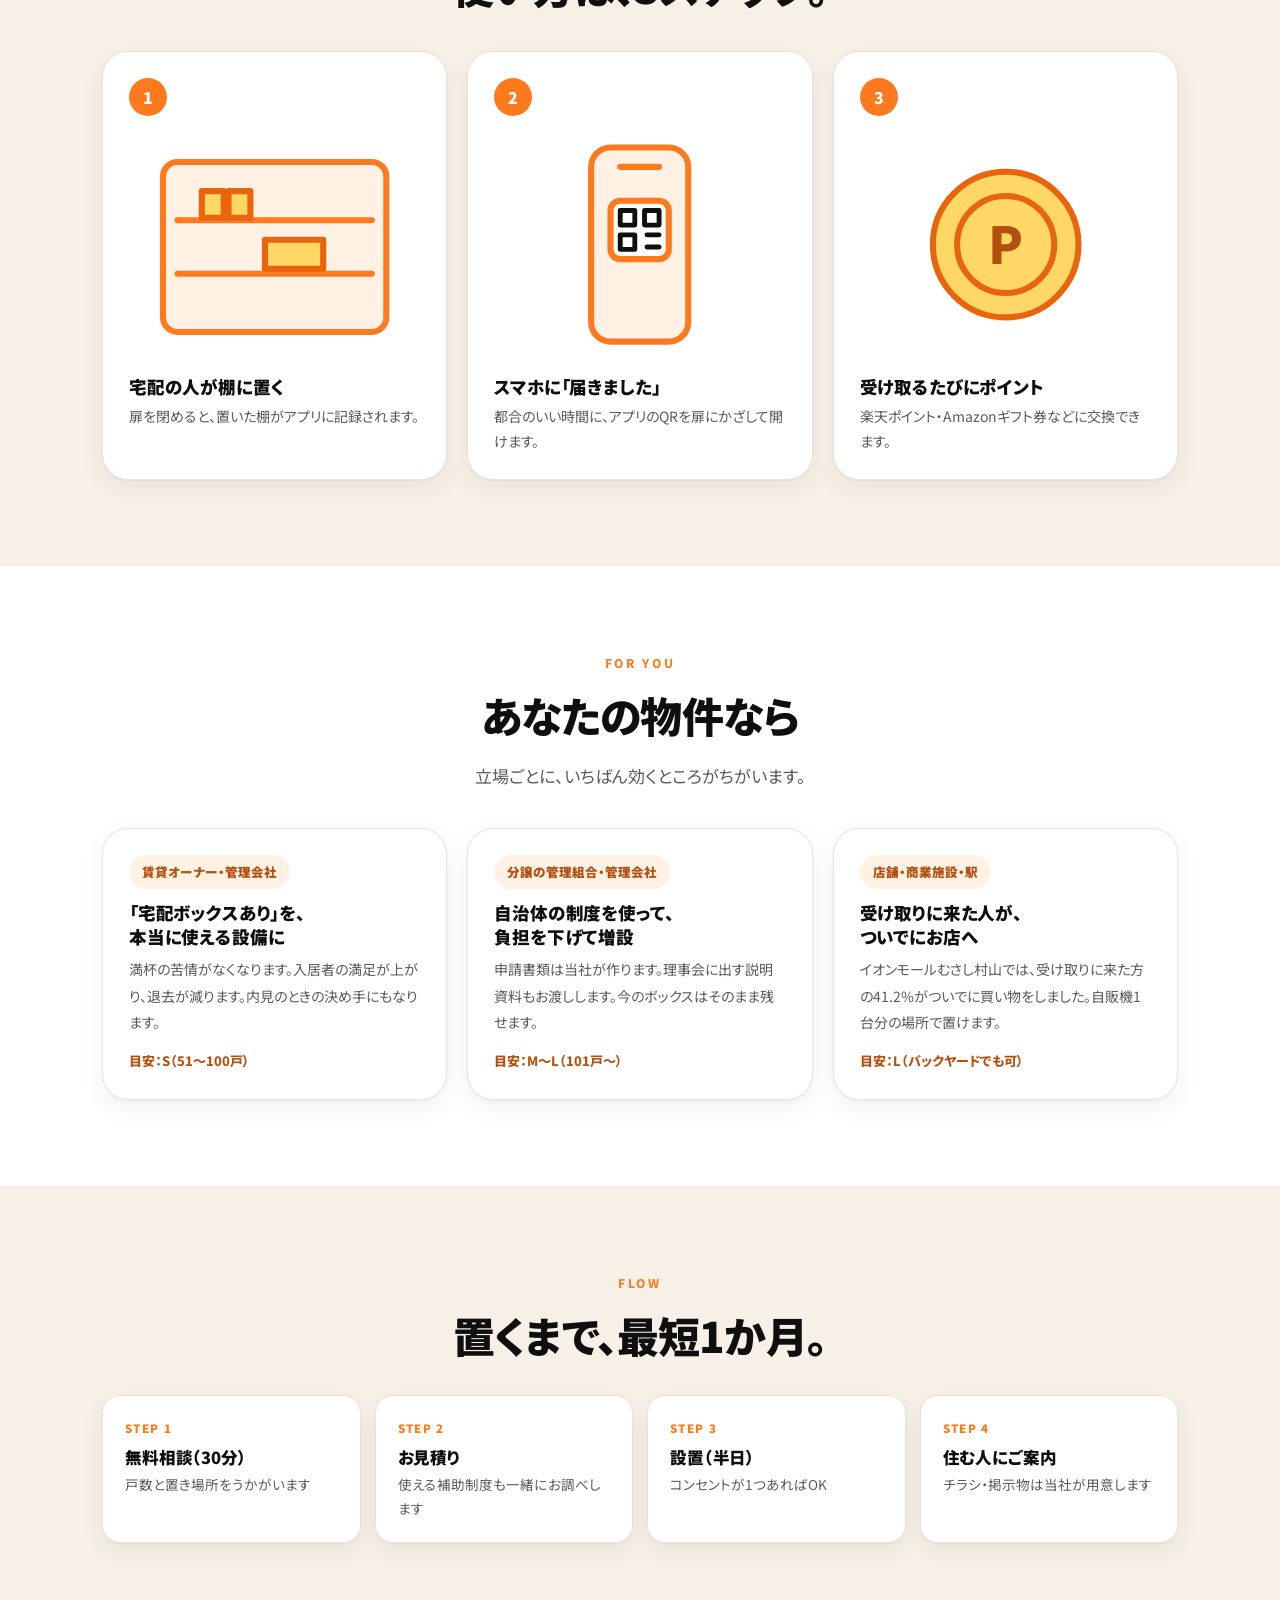
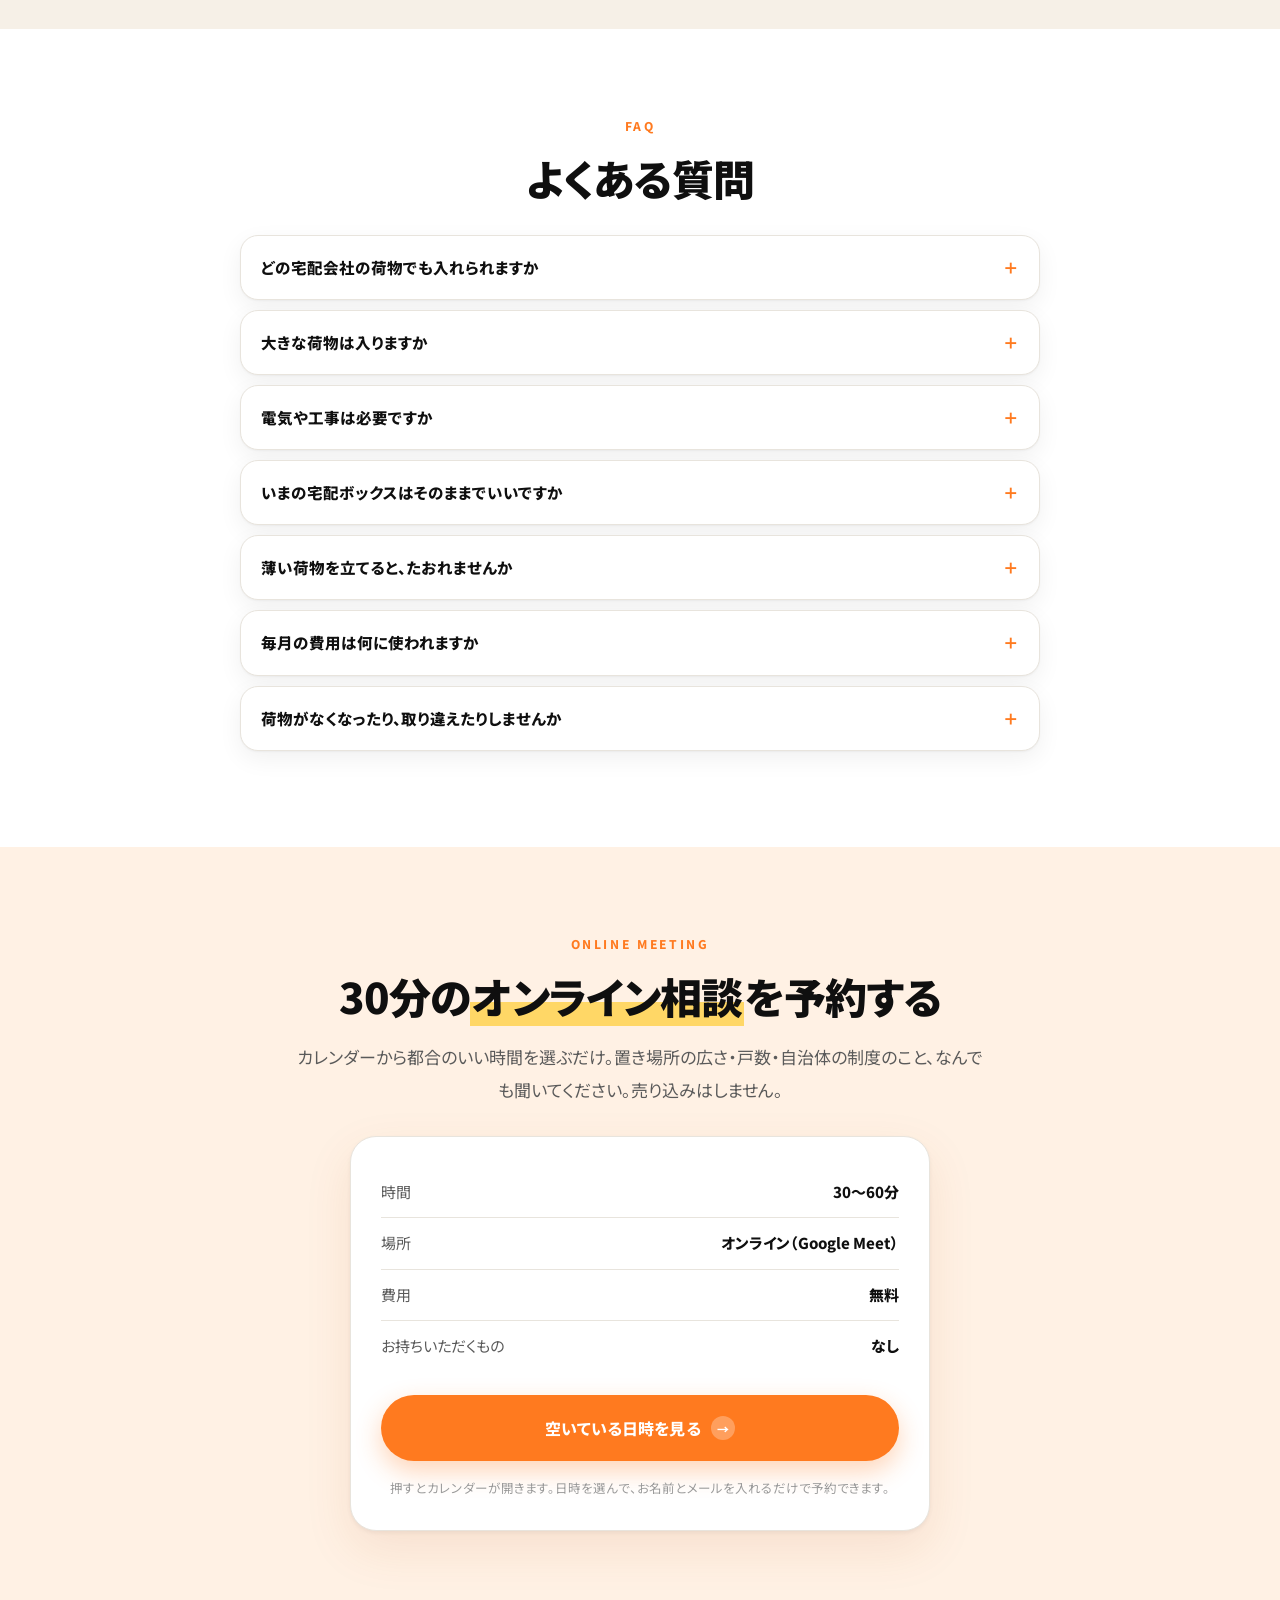
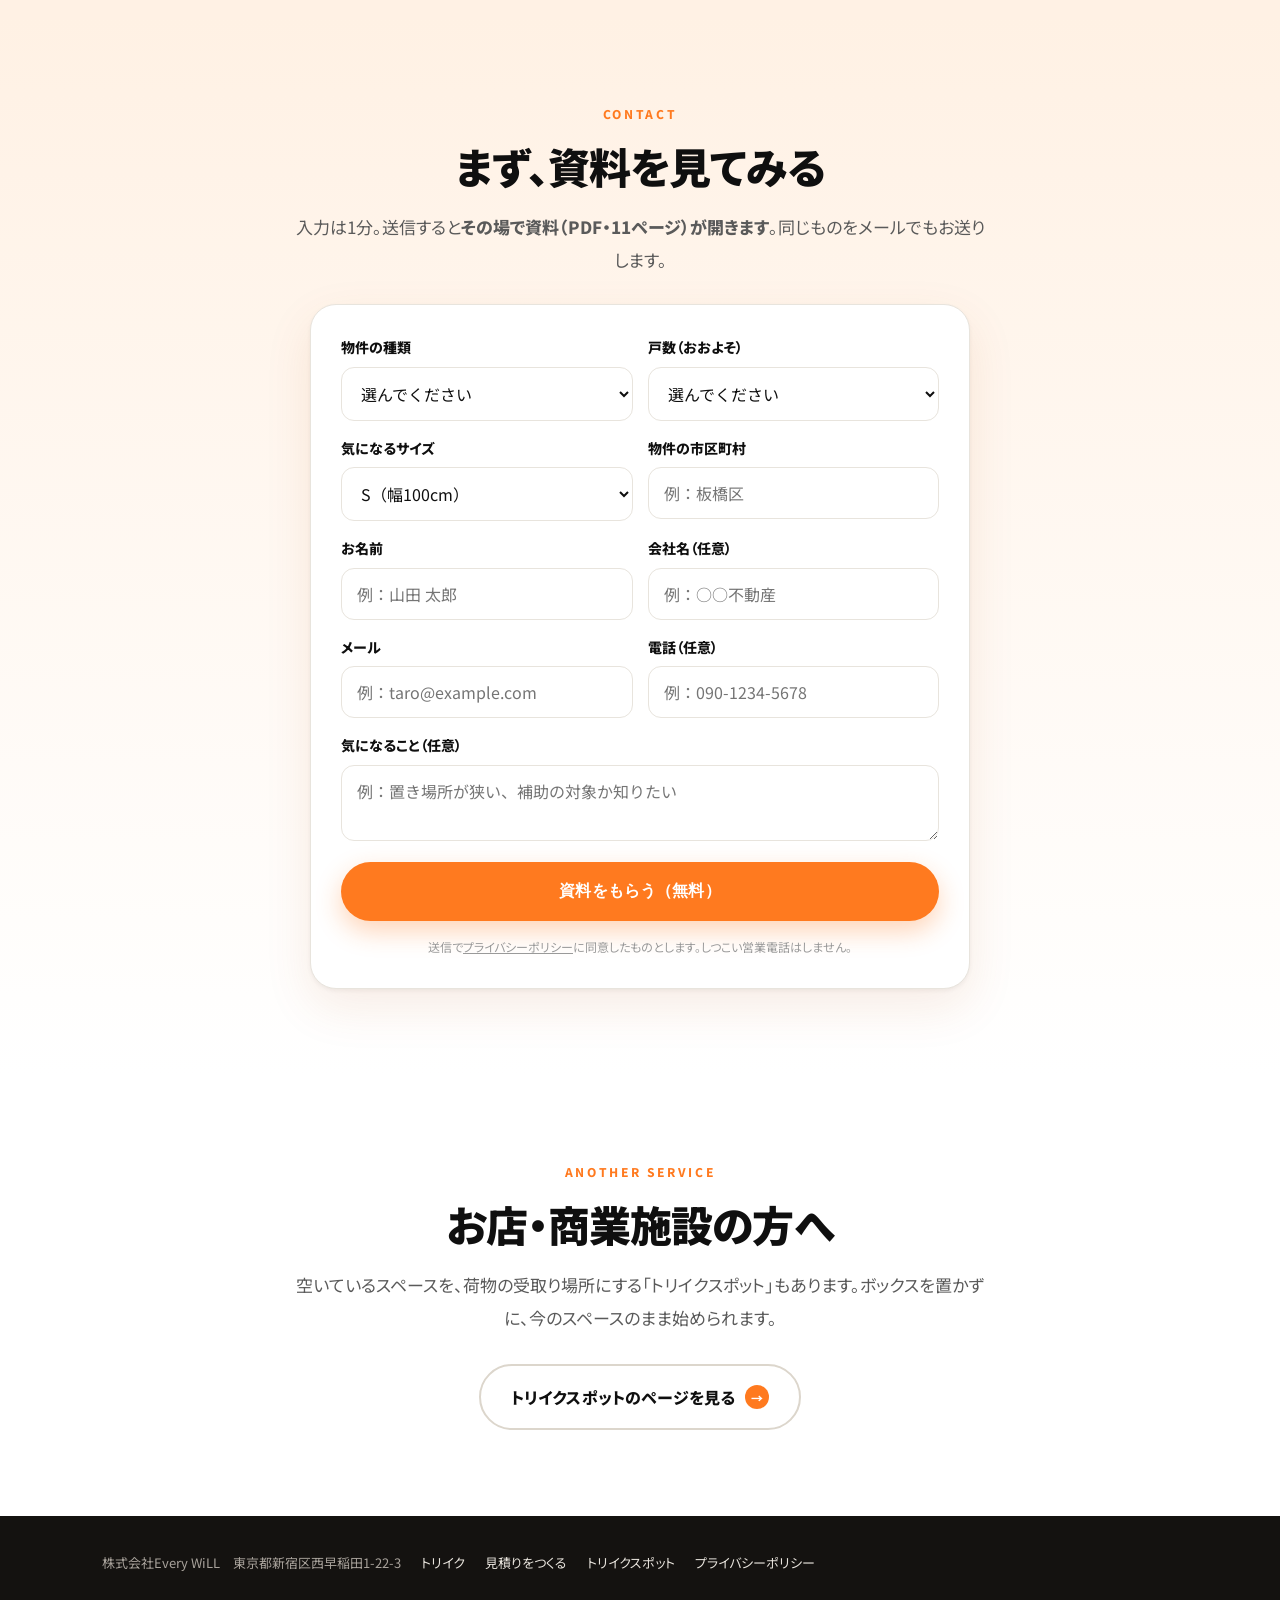
==== commit 44c55615: "kokai modosu" ====
--- a/index.html
+++ b/index.html
@@ -15,33 +15,11 @@
 <meta property="og:image:width" content="1200">
 <meta property="og:image:height" content="842">
 <meta name="twitter:card" content="summary_large_image">
-<meta name="robots" content="noindex,nofollow,noarchive">
-<script>
-/* 2026-09-13 社長指示：社長の確認が終わるまで一般公開しない。
-   合言葉つきURL（?preview=everywill2026）でだけ中身が出る。解除は下の2行を消すだけ。 */
-(function(){
-  var KEY='everywill2026', q=new URLSearchParams(location.search), ok=false;
-  try{
-    if(q.get('preview')===KEY||q.get('camp')==='owner-check'){ ok=true; sessionStorage.setItem('tb_prev','1'); }
-    else if(sessionStorage.getItem('tb_prev')==='1'){ ok=true; }
-  }catch(e){ ok = (q.get('preview')===KEY||q.get('camp')==='owner-check'); }
-  if(ok) return;
-  document.addEventListener('DOMContentLoaded',function(){
-    document.body.innerHTML='<div style="min-height:100vh;display:flex;align-items:center;justify-content:center;padding:24px;'+
-      'font-family:\'Noto Sans JP\',system-ui,sans-serif;background:#FFF8F2;text-align:center">'+
-      '<div><div style="width:56px;height:56px;border-radius:16px;background:#FF7A1F;margin:0 auto 22px"></div>'+
-      '<h1 style="font-size:22px;font-weight:900;color:#141210;margin:0 0 12px">トリイクボックス</h1>'+
-      '<p style="color:#5a5a5a;font-size:15px;line-height:2;margin:0 0 22px">ただいま準備中です。<br>公開までいましばらくお待ちください。</p>'+
-      '<p style="color:#9a9a9a;font-size:13px;line-height:1.9;margin:0">お問い合わせ：株式会社Every WiLL<br>'+
-      '<a href="https://toriiku-jp.com/" style="color:#B4500F">トリイク公式サイト</a></p></div></div>';
-  });
-})();
-</script>
 <link rel="preconnect" href="https://fonts.googleapis.com">
 <link rel="preconnect" href="https://fonts.gstatic.com" crossorigin>
 <link rel="preconnect" href="https://retail.toriiku-jp.com">
 <link href="https://fonts.googleapis.com/css2?family=Noto+Sans+JP:wght@400;500;700;900&display=swap" rel="stylesheet">
-<link rel="stylesheet" href="style.css?v=44">
+<link rel="stylesheet" href="style.css?v=45">
 </head>
 <body>
 <div class="top-accent"></div>
@@ -438,7 +416,7 @@
 
 <div class="sticky"><div class="in"><a class="btn btn-p" href="#contact" data-ev="cta_sticky">資料をもらう</a><a class="btn btn-o" href="#book" data-ev="cta_sticky_book">相談を予約</a></div></div>
 
-<script src="box.js?v=44"></script>
+<script src="box.js?v=45"></script>
 <script>
 (function(){
   var sel=document.getElementById('sizeSel');
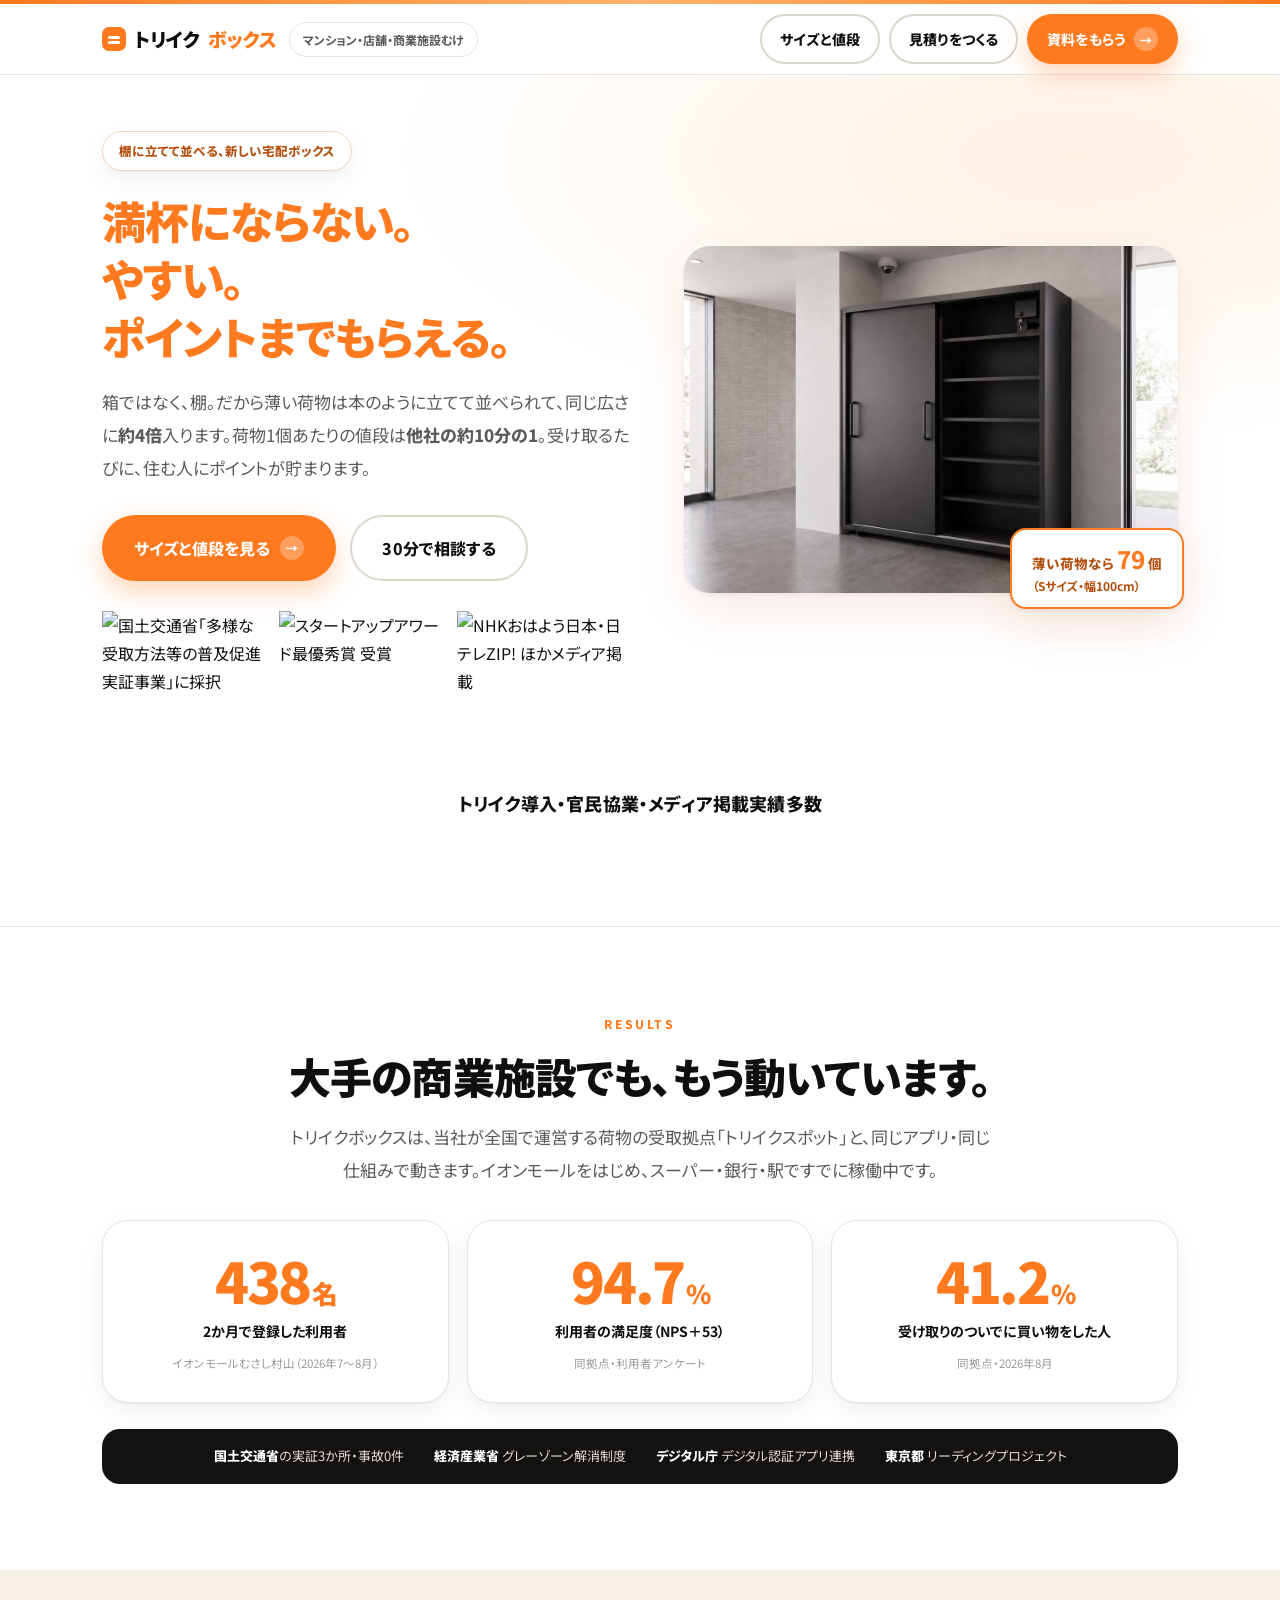
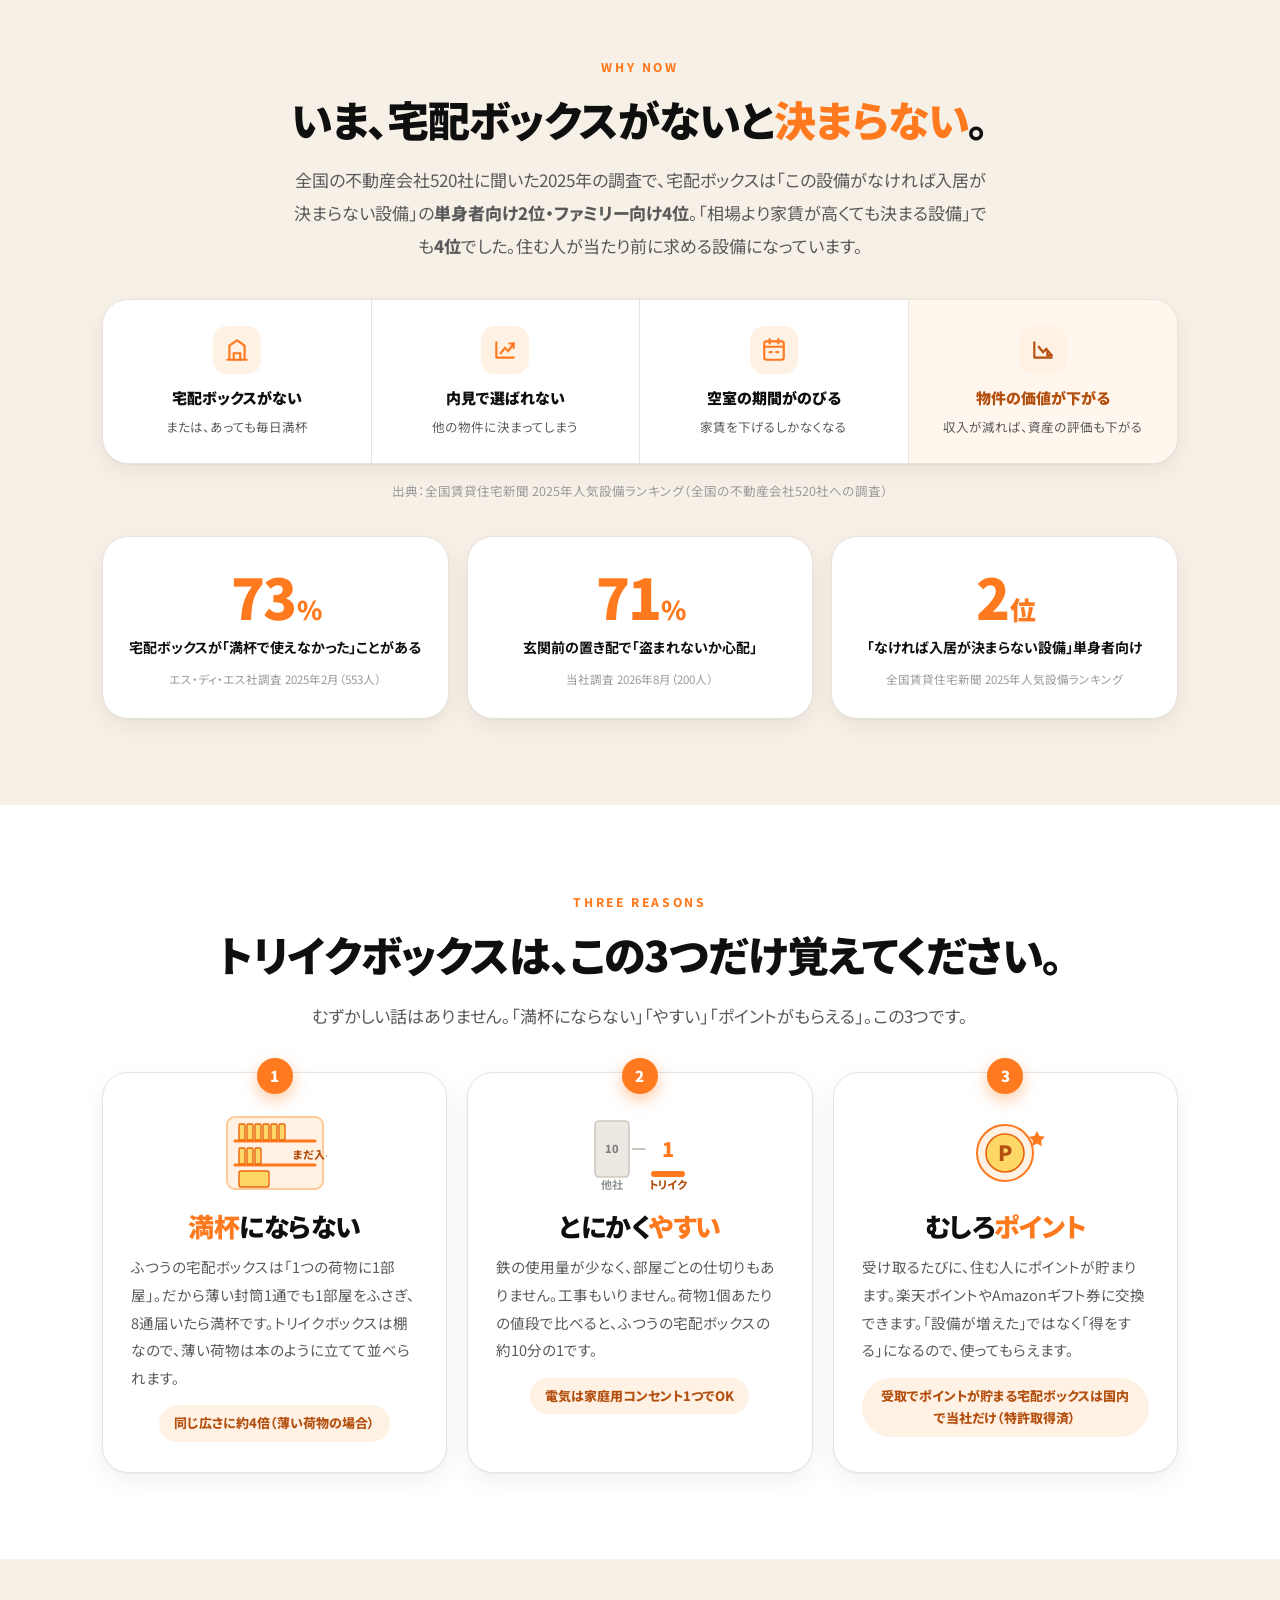
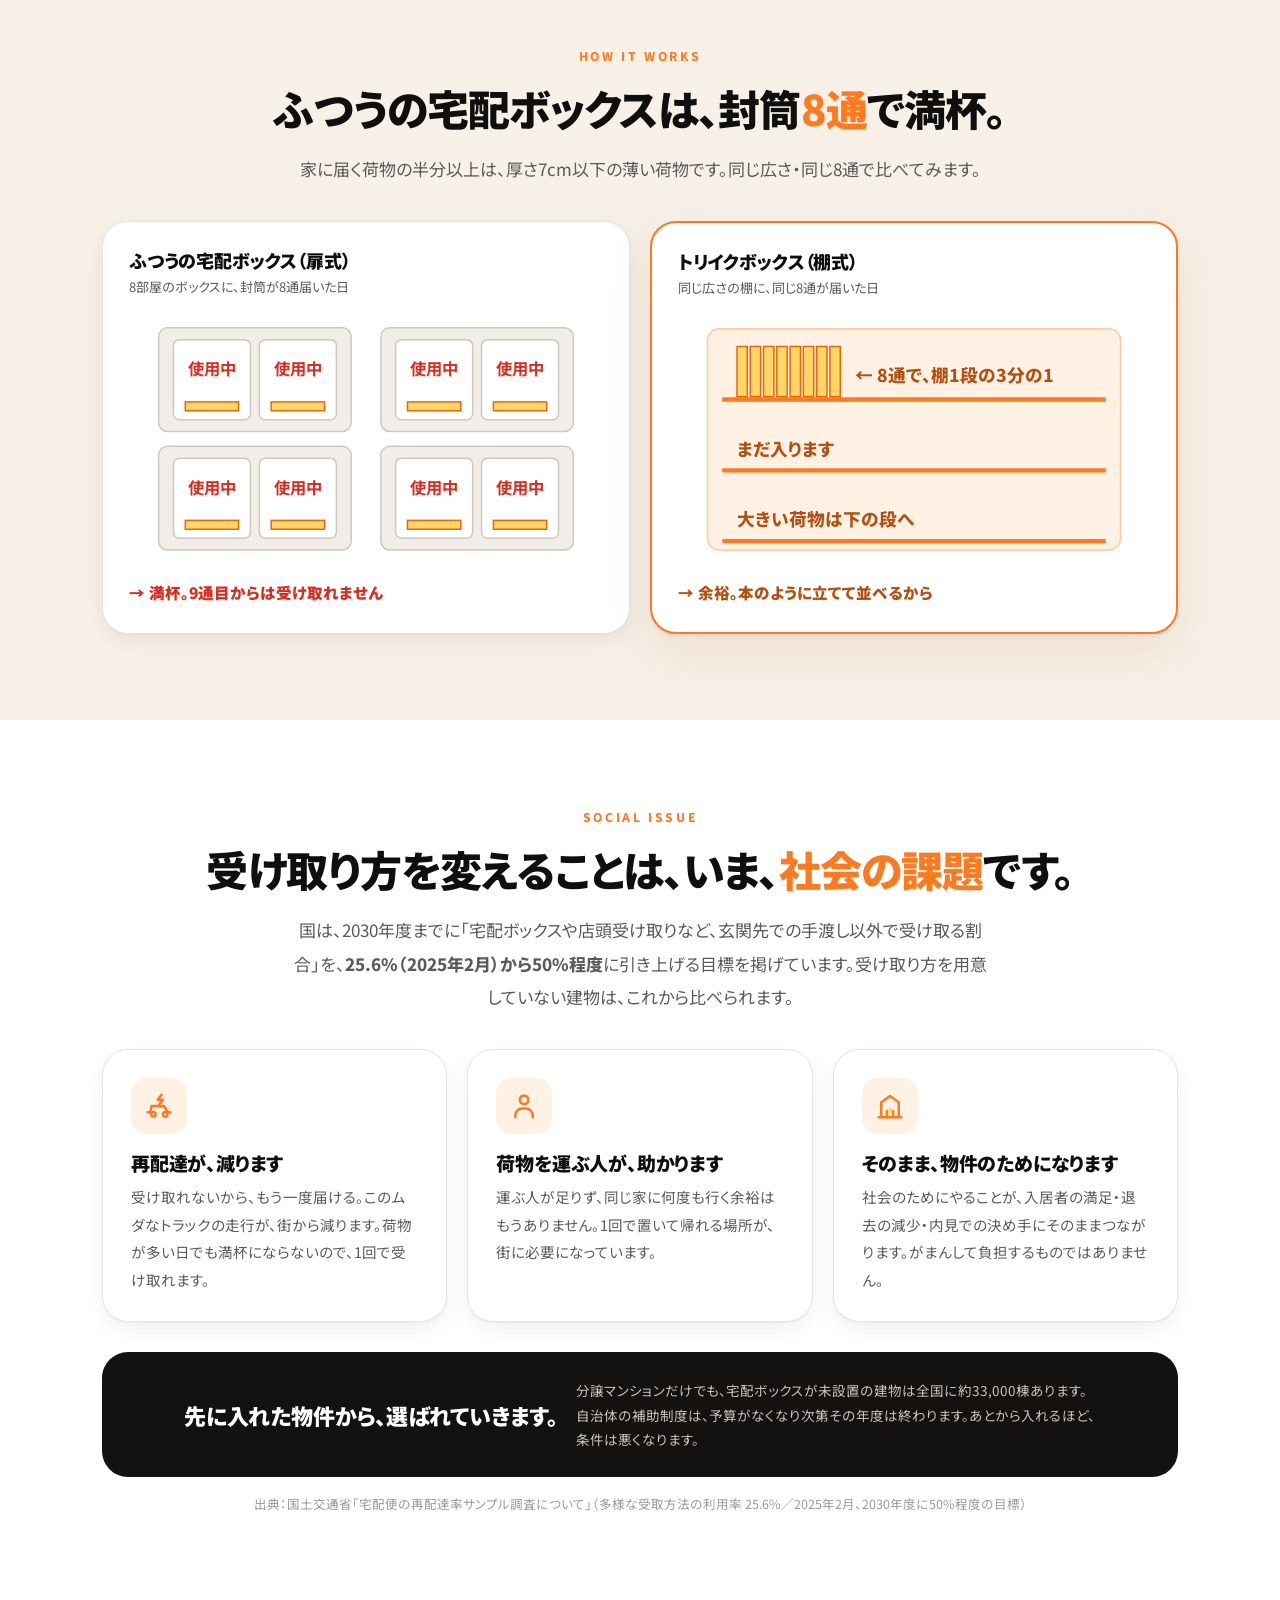
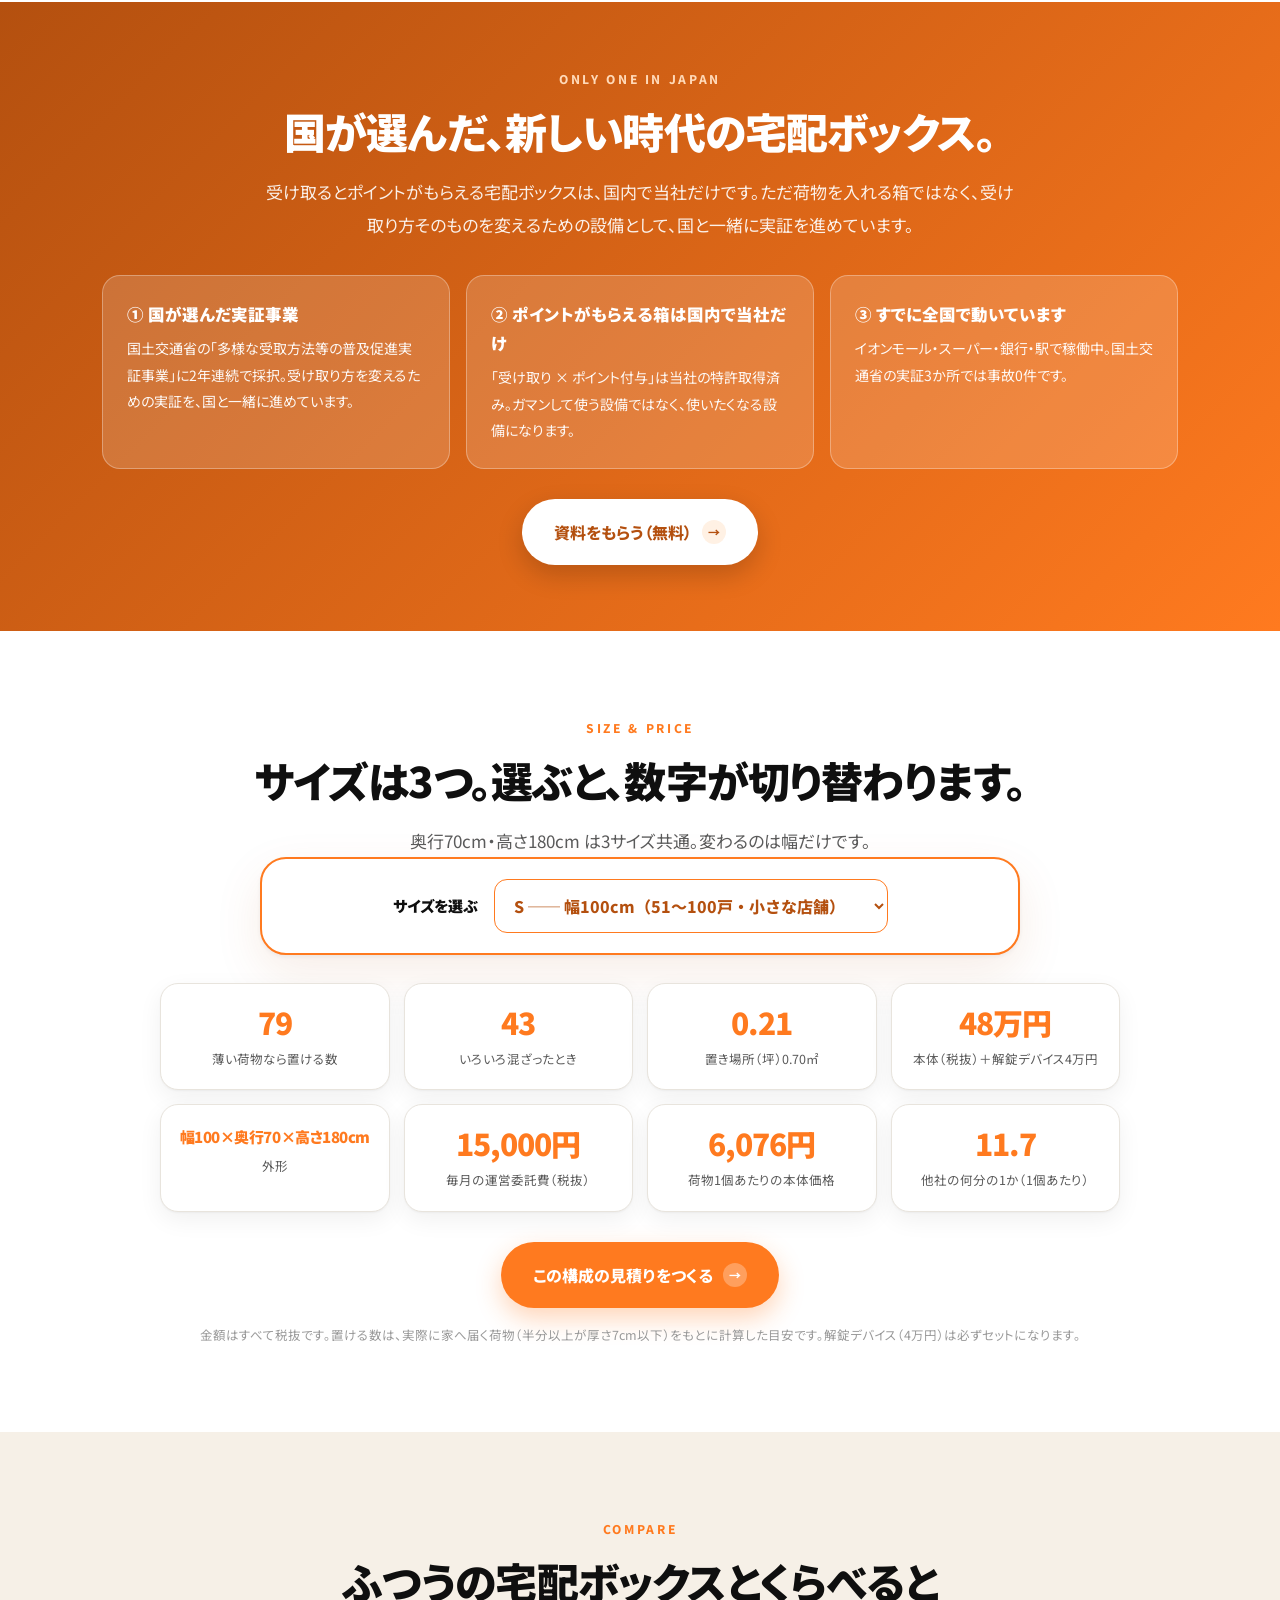
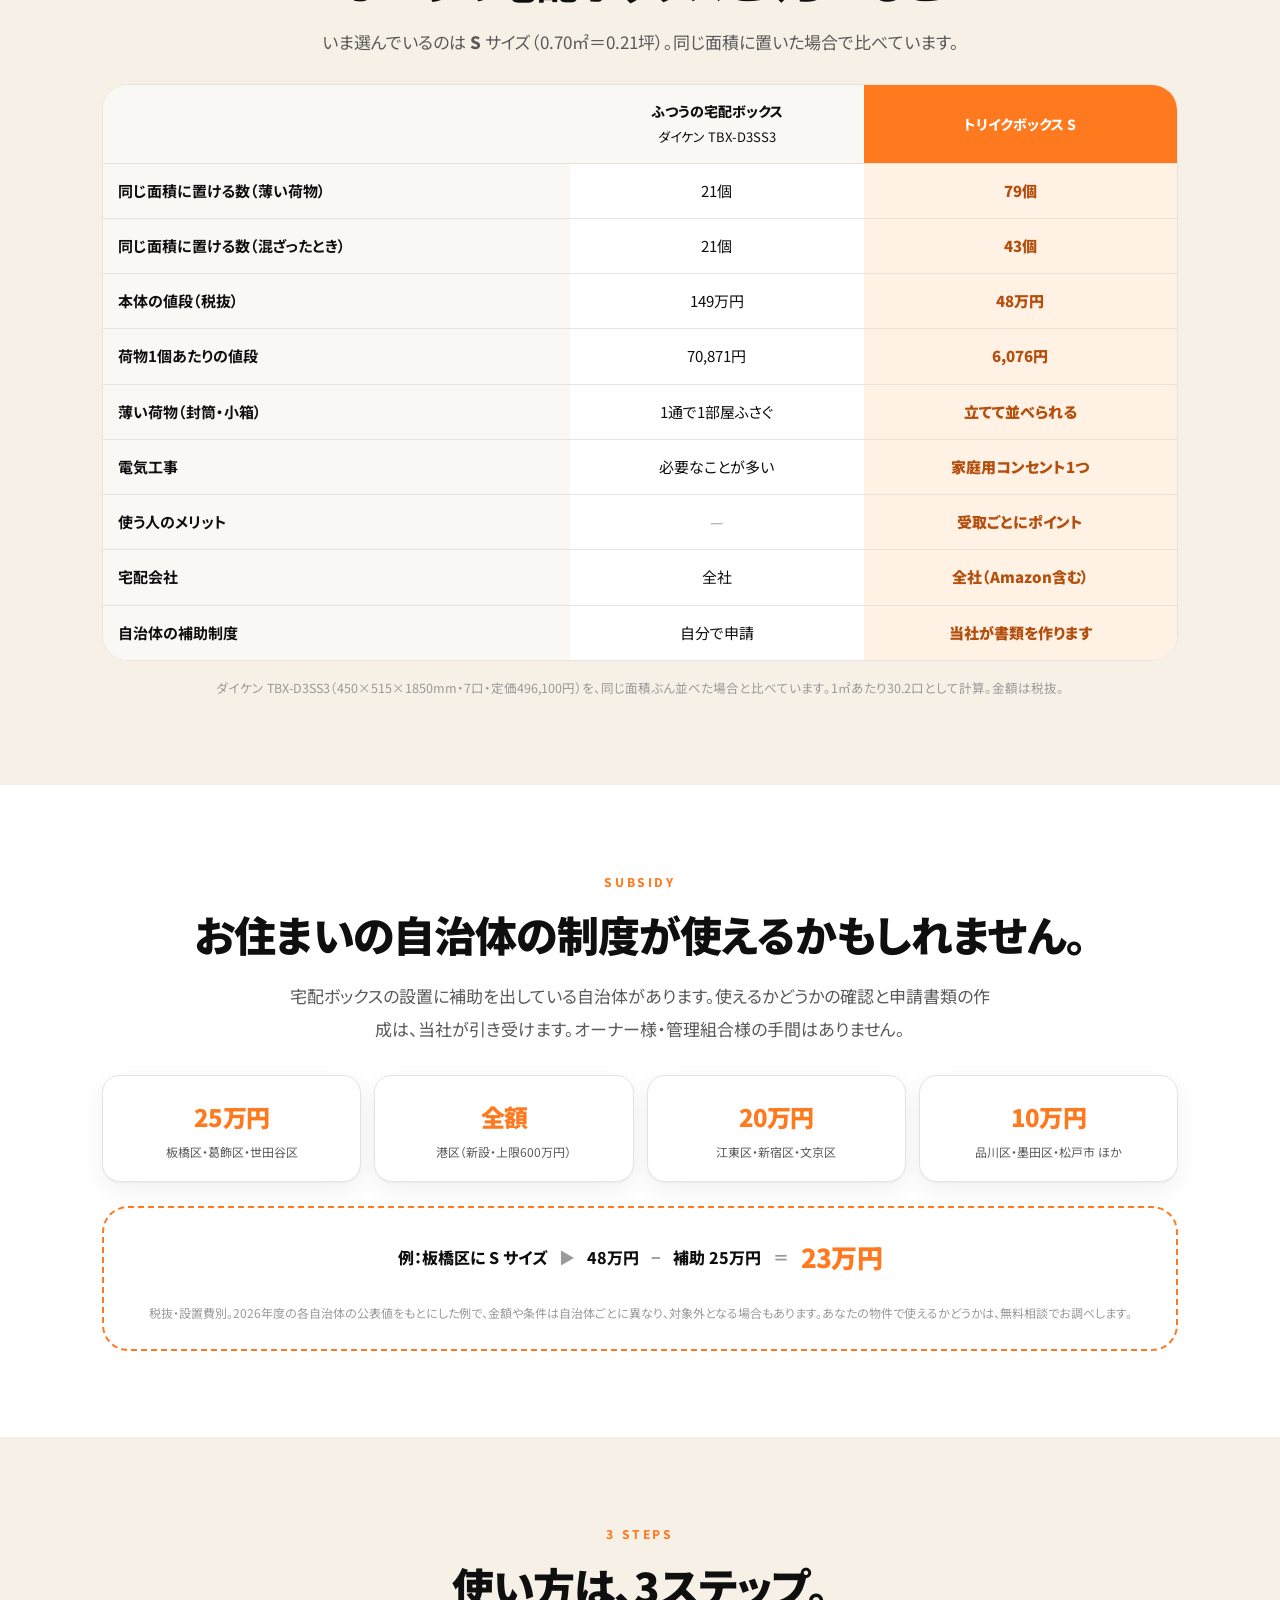
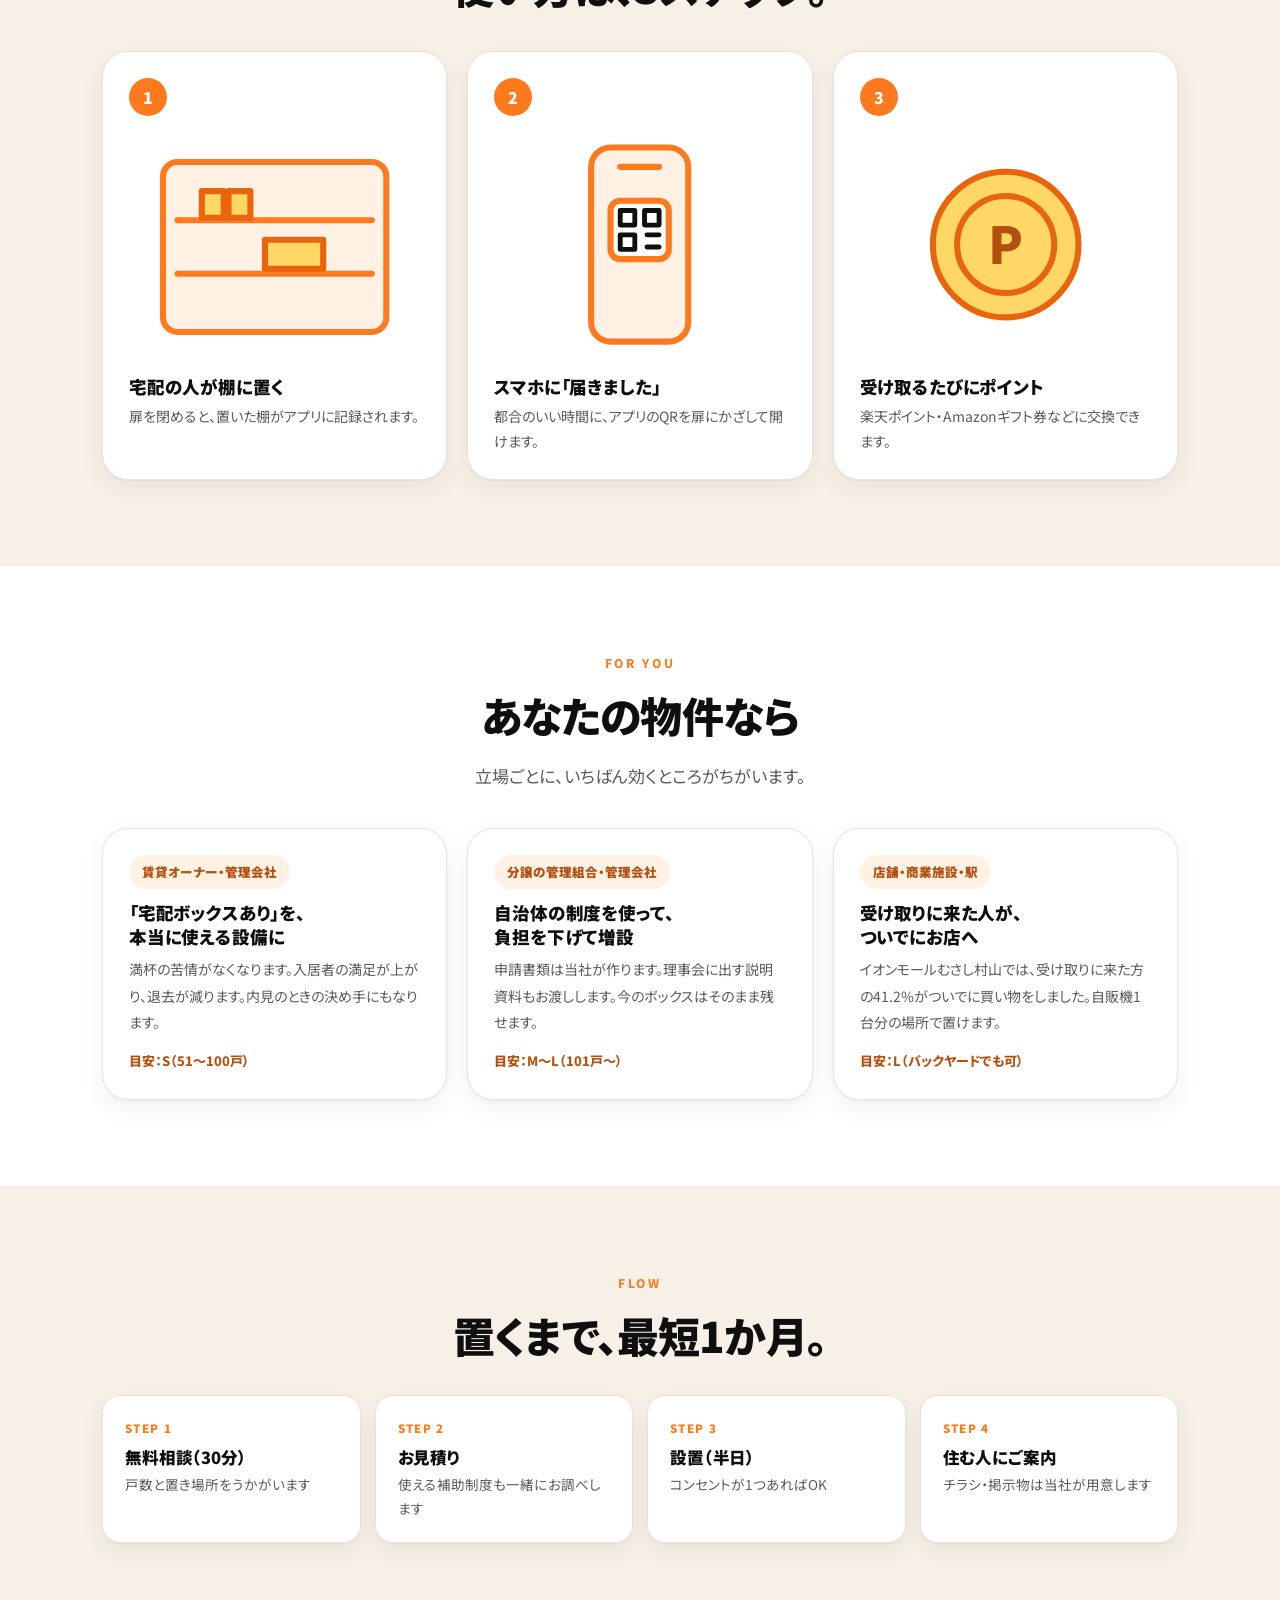
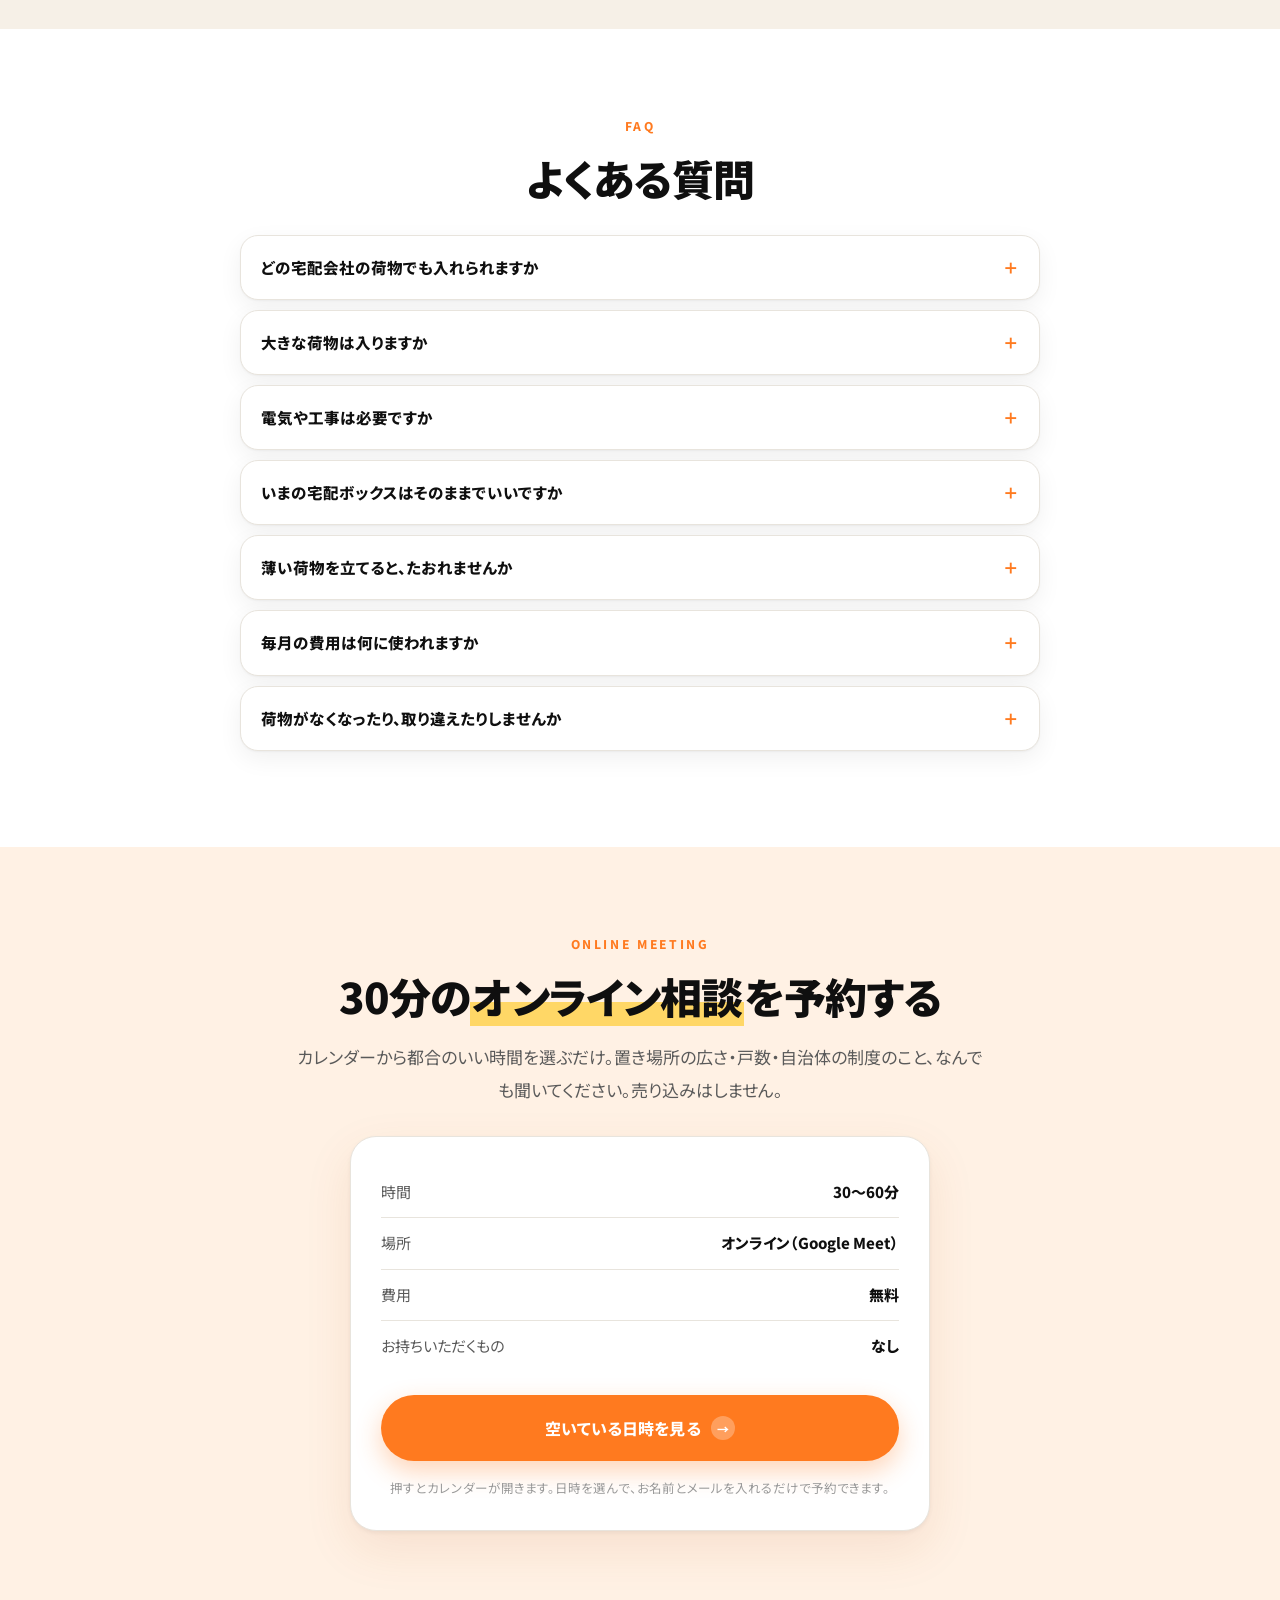
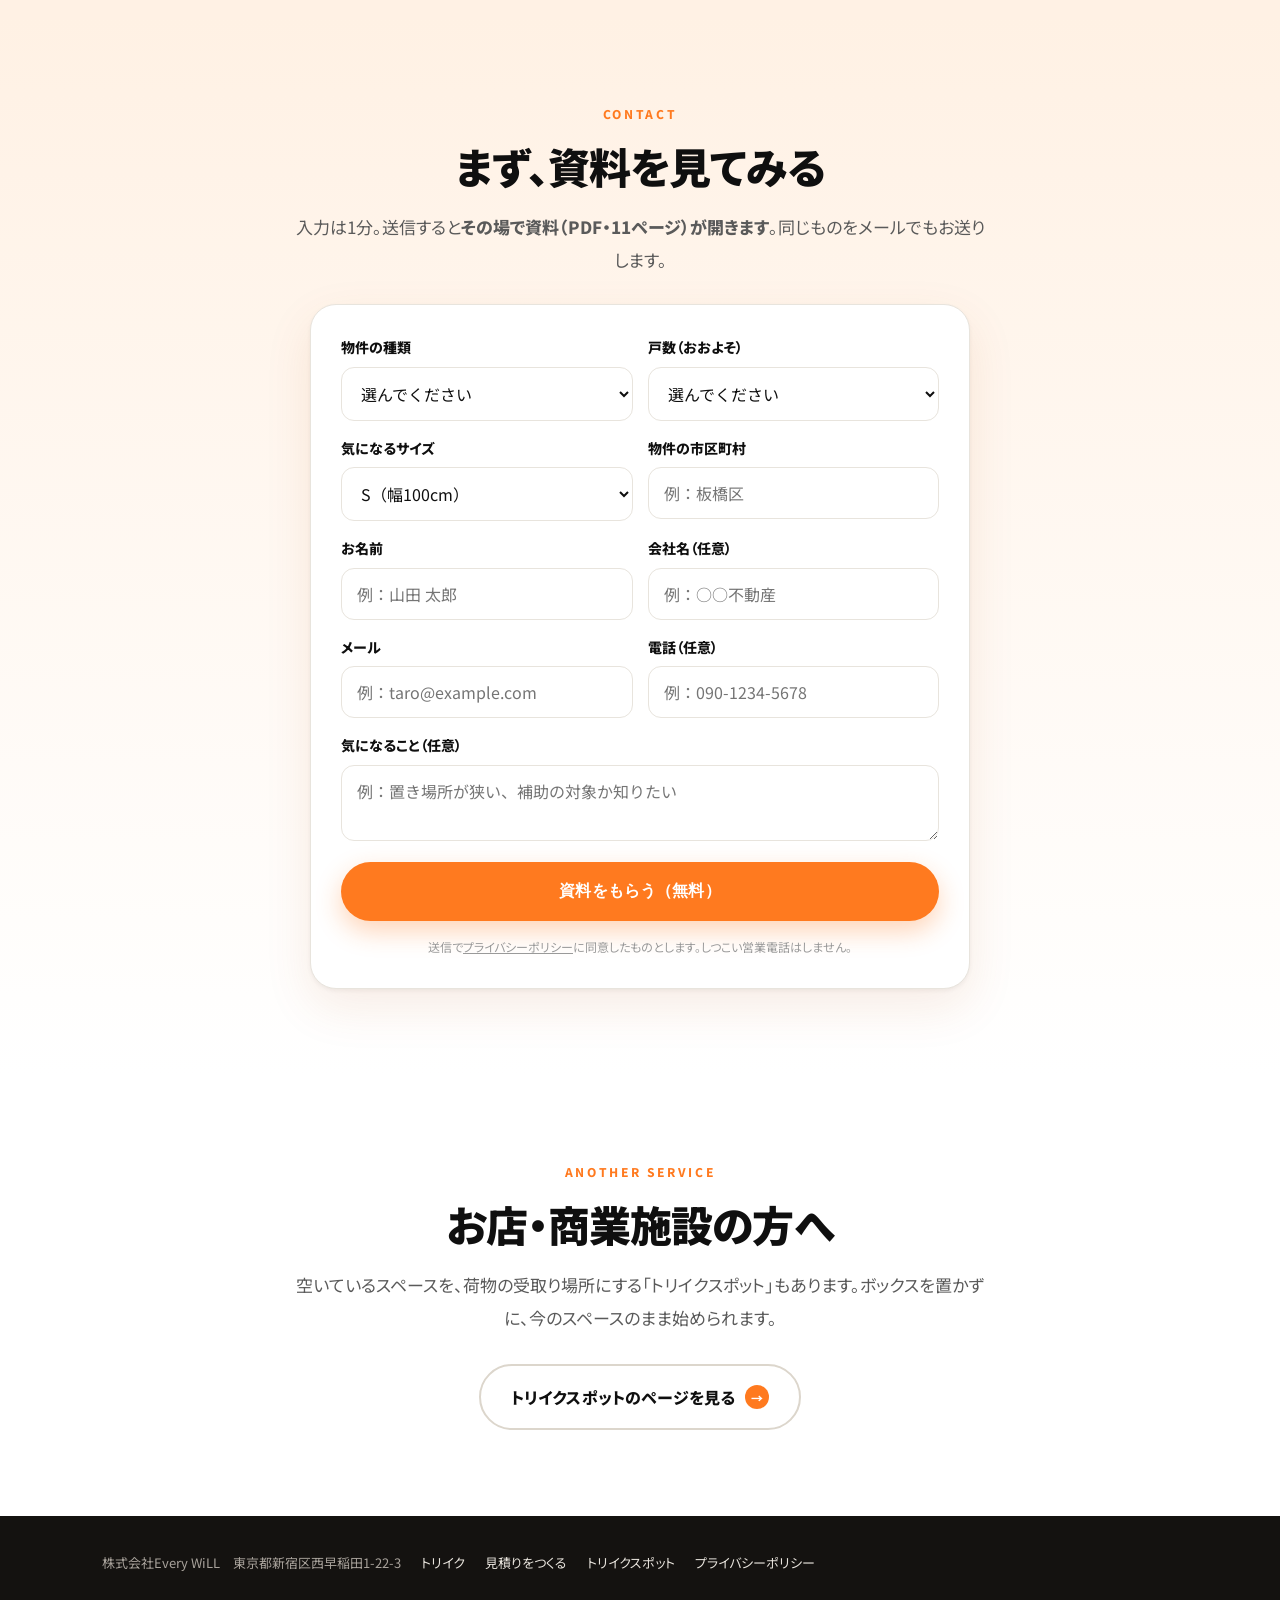
==== commit 20e0cdfe: "nedan kaitei: kumitate 175000, getsugaku 15000" ====
--- a/index.html
+++ b/index.html
@@ -19,7 +19,7 @@
 <link rel="preconnect" href="https://fonts.gstatic.com" crossorigin>
 <link rel="preconnect" href="https://retail.toriiku-jp.com">
 <link href="https://fonts.googleapis.com/css2?family=Noto+Sans+JP:wght@400;500;700;900&display=swap" rel="stylesheet">
-<link rel="stylesheet" href="style.css?v=45">
+<link rel="stylesheet" href="style.css?v=46">
 </head>
 <body>
 <div class="top-accent"></div>
@@ -246,7 +246,7 @@
   </div>
   <div class="specs" style="margin-top:14px">
     <div class="spec"><b data-f="dim" style="font-size:15px;line-height:1.55">幅100×奥行70×高さ180cm</b><small>外形</small></div>
-    <div class="spec"><b data-f="fee">10,000円</b><small>毎月の運営委託費（税抜）</small></div>
+    <div class="spec"><b data-f="fee">15,000円</b><small>毎月の運営委託費（税抜）</small></div>
     <div class="spec"><b data-f="per">6,076円</b><small>荷物1個あたりの本体価格</small></div>
     <div class="spec"><b data-f="ratio">11.7</b><small>他社の何分の1か（1個あたり）</small></div>
   </div>
@@ -346,7 +346,7 @@
     <details><summary>電気や工事は必要ですか</summary><p>家庭用コンセントが1つあれば動きます。配線が要るときも、延長コードを這わせる程度です。床への固定は半日で終わります。</p></details>
     <details><summary>いまの宅配ボックスはそのままでいいですか</summary><p>はい。そのまま残して、横や近くに足せます。満杯になりやすい薄い荷物がトリイクボックスに移るので、今のボックスにも余裕が生まれます。</p></details>
     <details><summary>薄い荷物を立てると、たおれませんか</summary><p>5cm間隔の仕切り板をオプションでご用意しています。棚1段ずつ買い足せます。</p></details>
-    <details><summary>毎月の費用は何に使われますか</summary><p>通信費、アプリの運用、ポイントの原資、問い合わせ対応です。サイズにかかわらず月10,000円（税抜）からです。</p></details>
+    <details><summary>毎月の費用は何に使われますか</summary><p>通信費、アプリの運用、ポイントの原資、問い合わせ対応です。サイズにかかわらず1台 月15,000円（税抜）からです。</p></details>
     <details><summary>荷物がなくなったり、取り違えたりしませんか</summary><p>アプリのQRコードで開けるので、誰がいつ開けたかの記録が残ります。国土交通省の実証3か所では、事故は0件です。</p></details>
   </div>
 </div></section>
@@ -416,7 +416,7 @@
 
 <div class="sticky"><div class="in"><a class="btn btn-p" href="#contact" data-ev="cta_sticky">資料をもらう</a><a class="btn btn-o" href="#book" data-ev="cta_sticky_book">相談を予約</a></div></div>
 
-<script src="box.js?v=45"></script>
+<script src="box.js?v=46"></script>
 <script>
 (function(){
   var sel=document.getElementById('sizeSel');
@@ -425,7 +425,7 @@
     var rivalCap=Math.round(d.sqm*30.2), rivalPrice=rivalCap/7*496100;
     var v={
       label:k, thin:d.thin, mix:d.mix, sqm:d.sqm.toFixed(2), tsubo:(d.sqm*0.3025).toFixed(2),
-      wcm:d.w/10, dim:'幅'+(d.w/10)+'×奥行70×高さ180cm', price:man(d.price), fee:y(10000),
+      wcm:d.w/10, dim:'幅'+(d.w/10)+'×奥行70×高さ180cm', price:man(d.price), fee:y(window.TB.MONTHLY),
       per:y(Math.round(d.price/d.thin)), ratio:(70871/(d.price/d.thin)).toFixed(1),
       rivalCap:rivalCap, rivalPrice:man(Math.round(rivalPrice/10000)*10000),
       afterSub:man(d.price-250000)
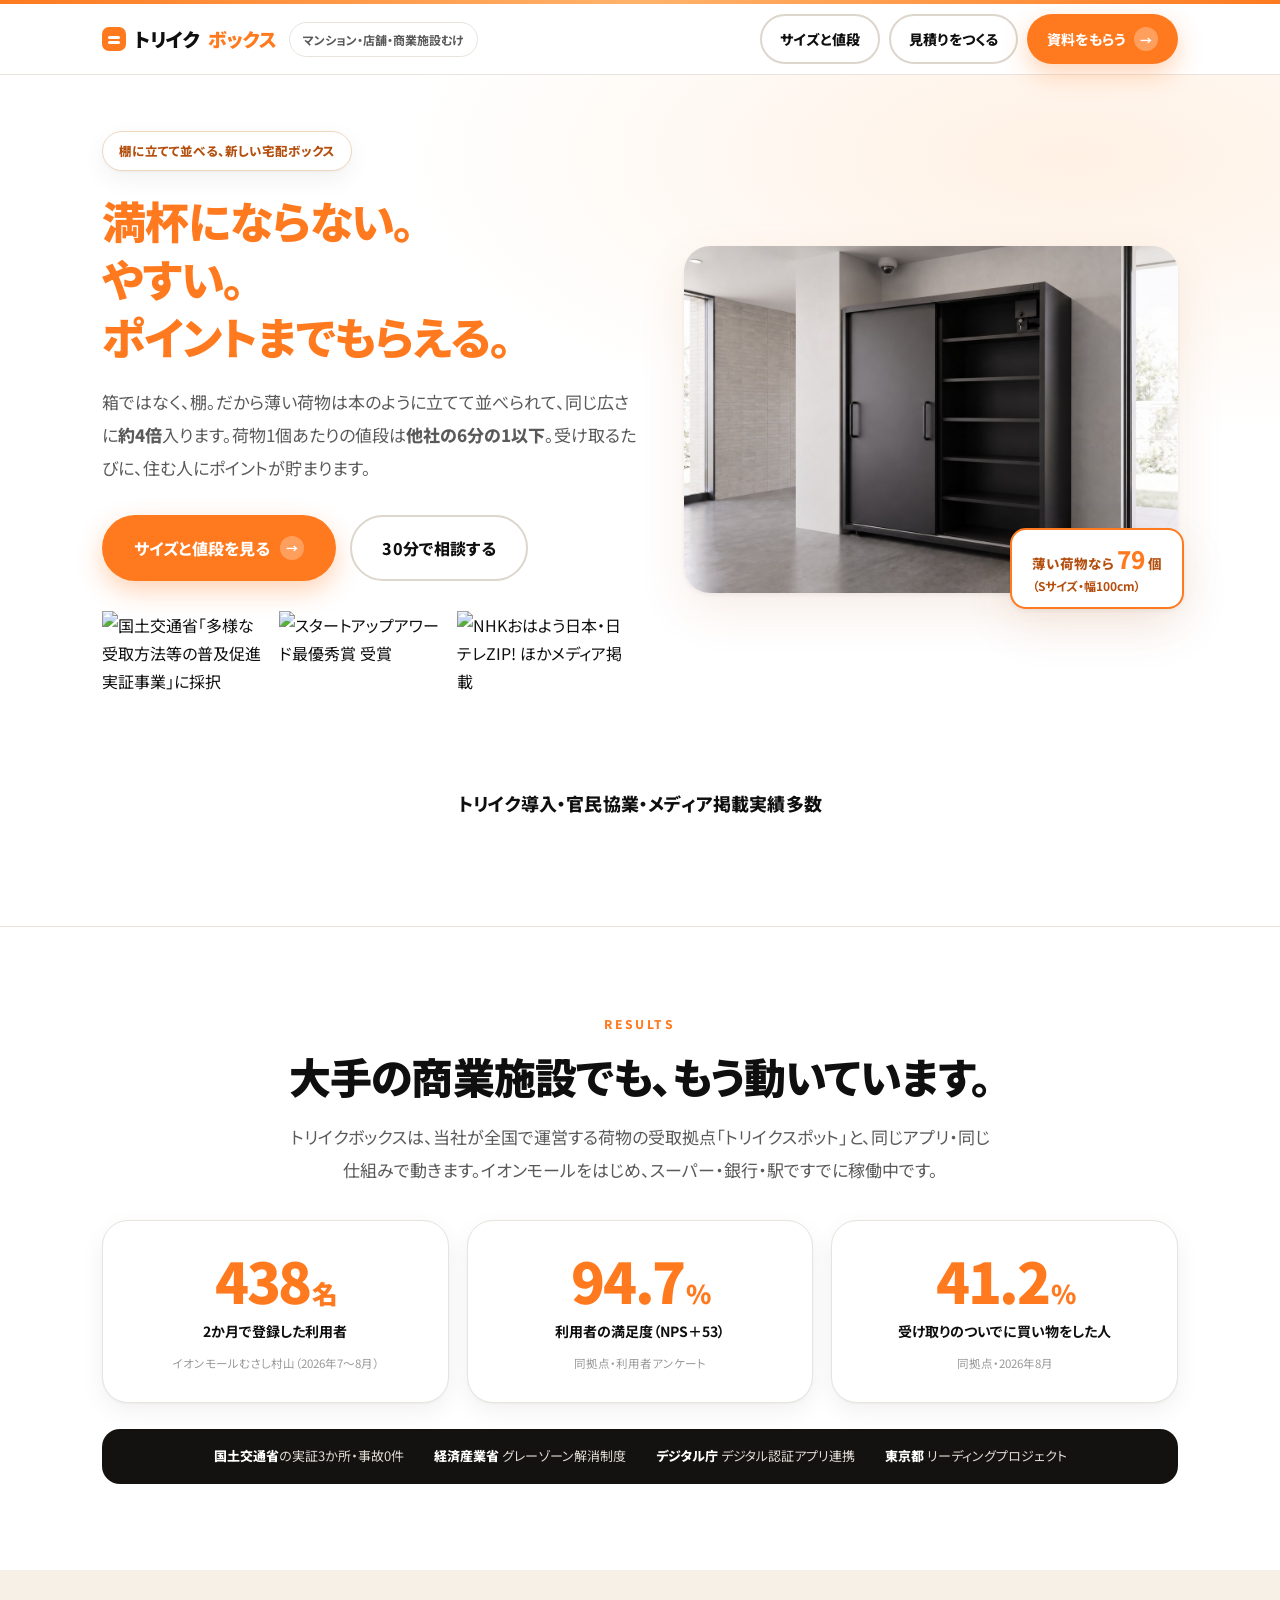
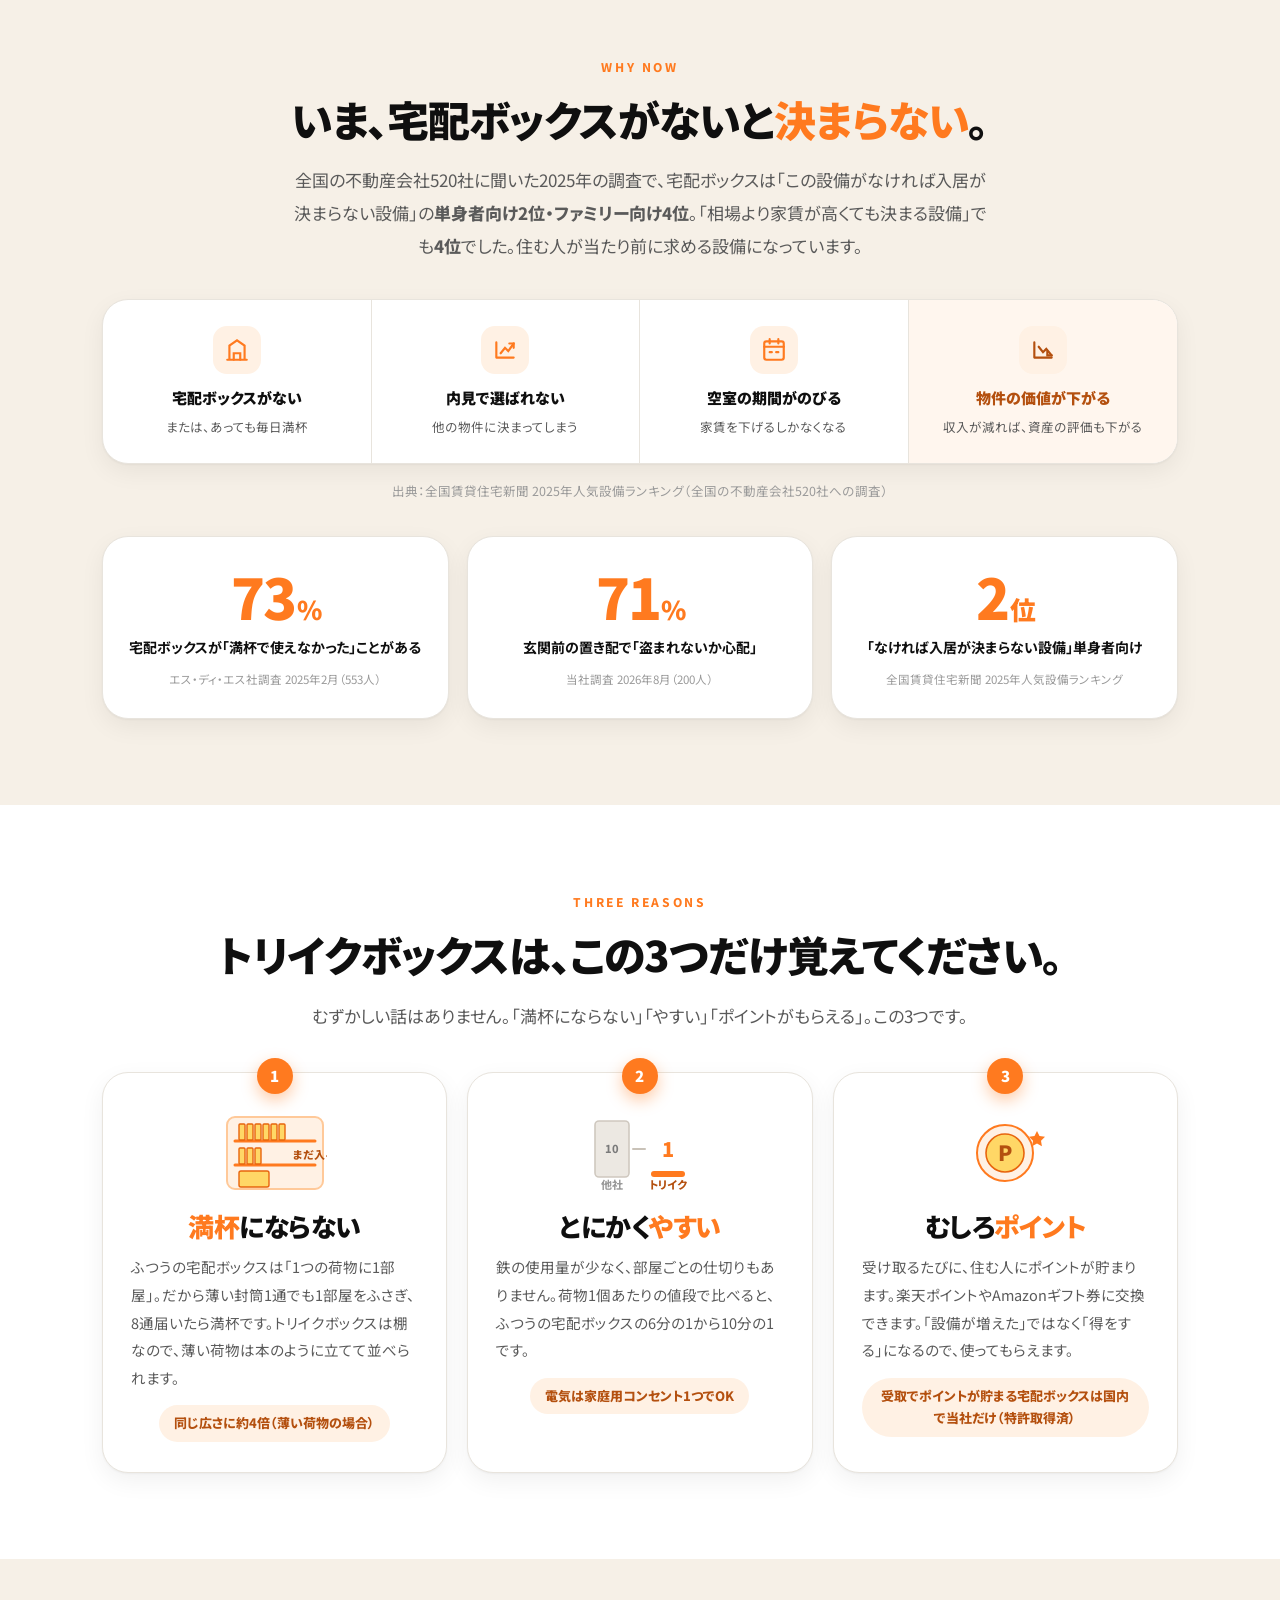
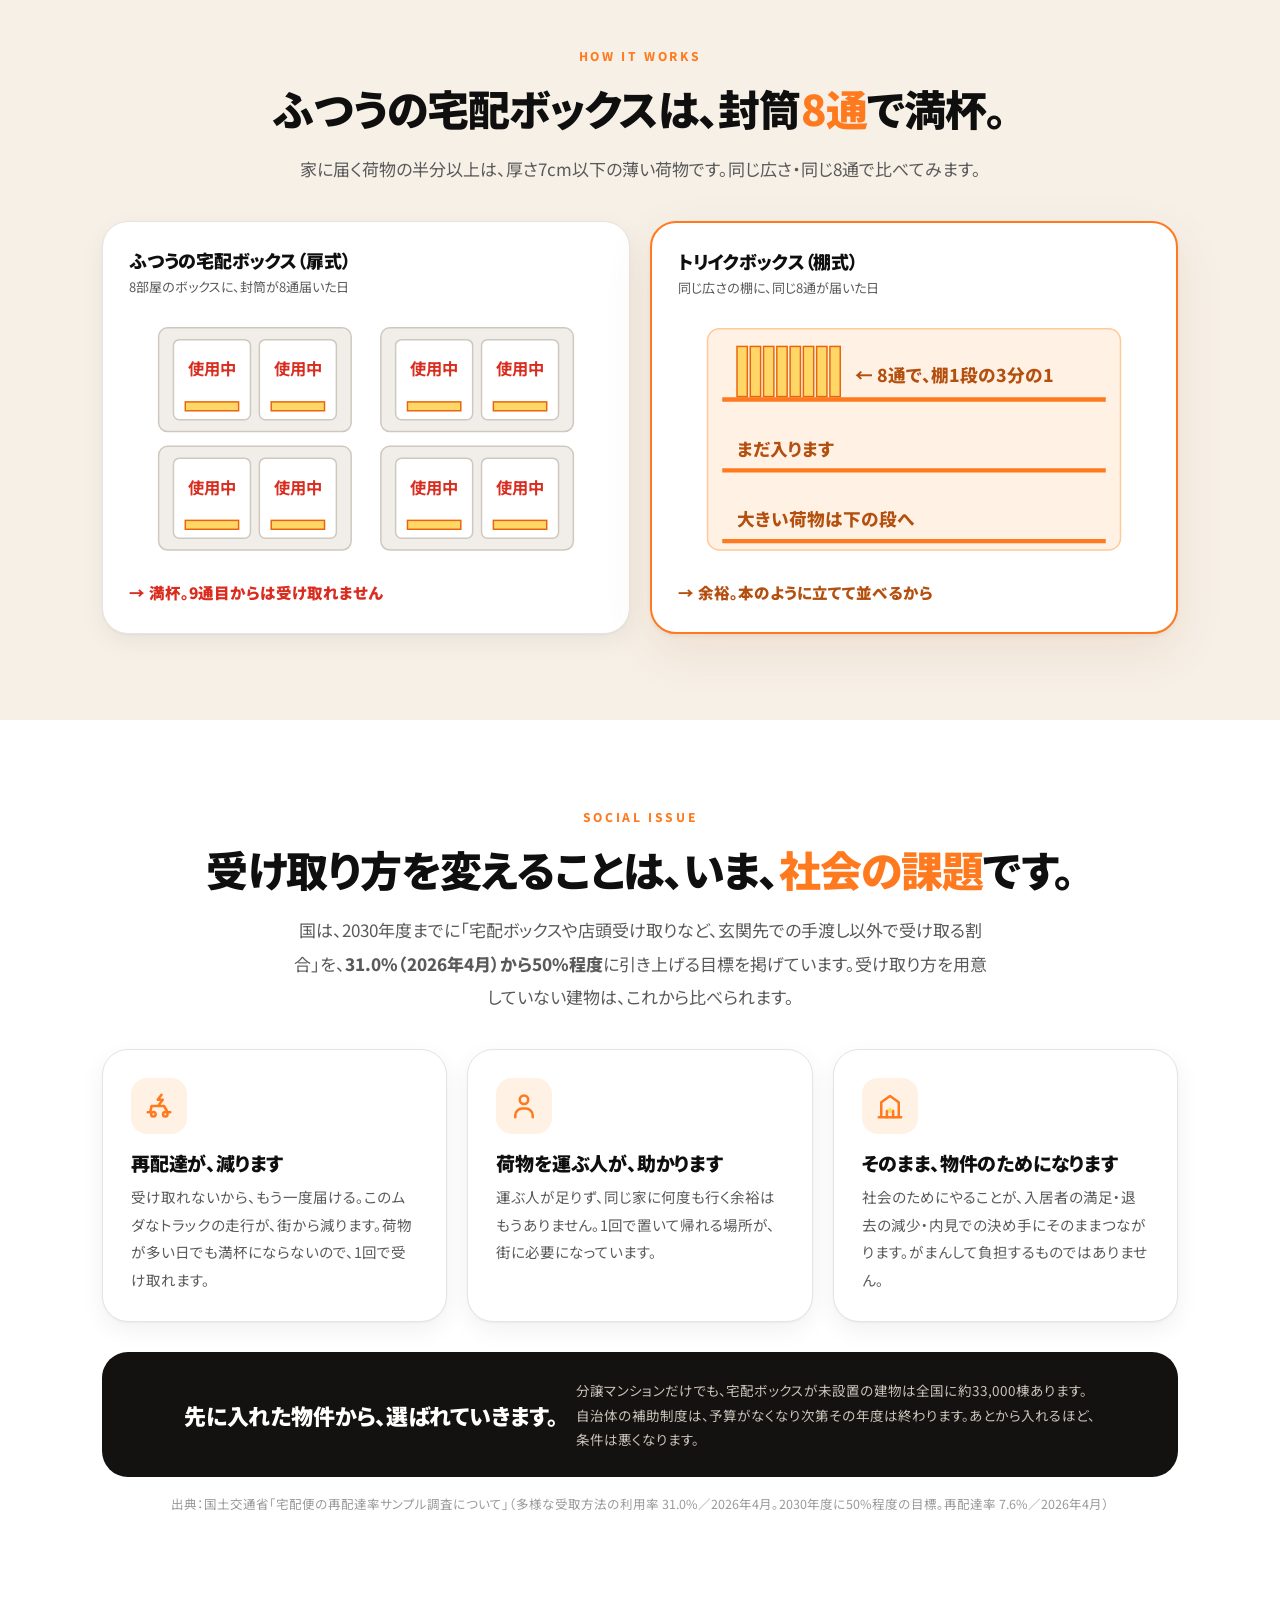
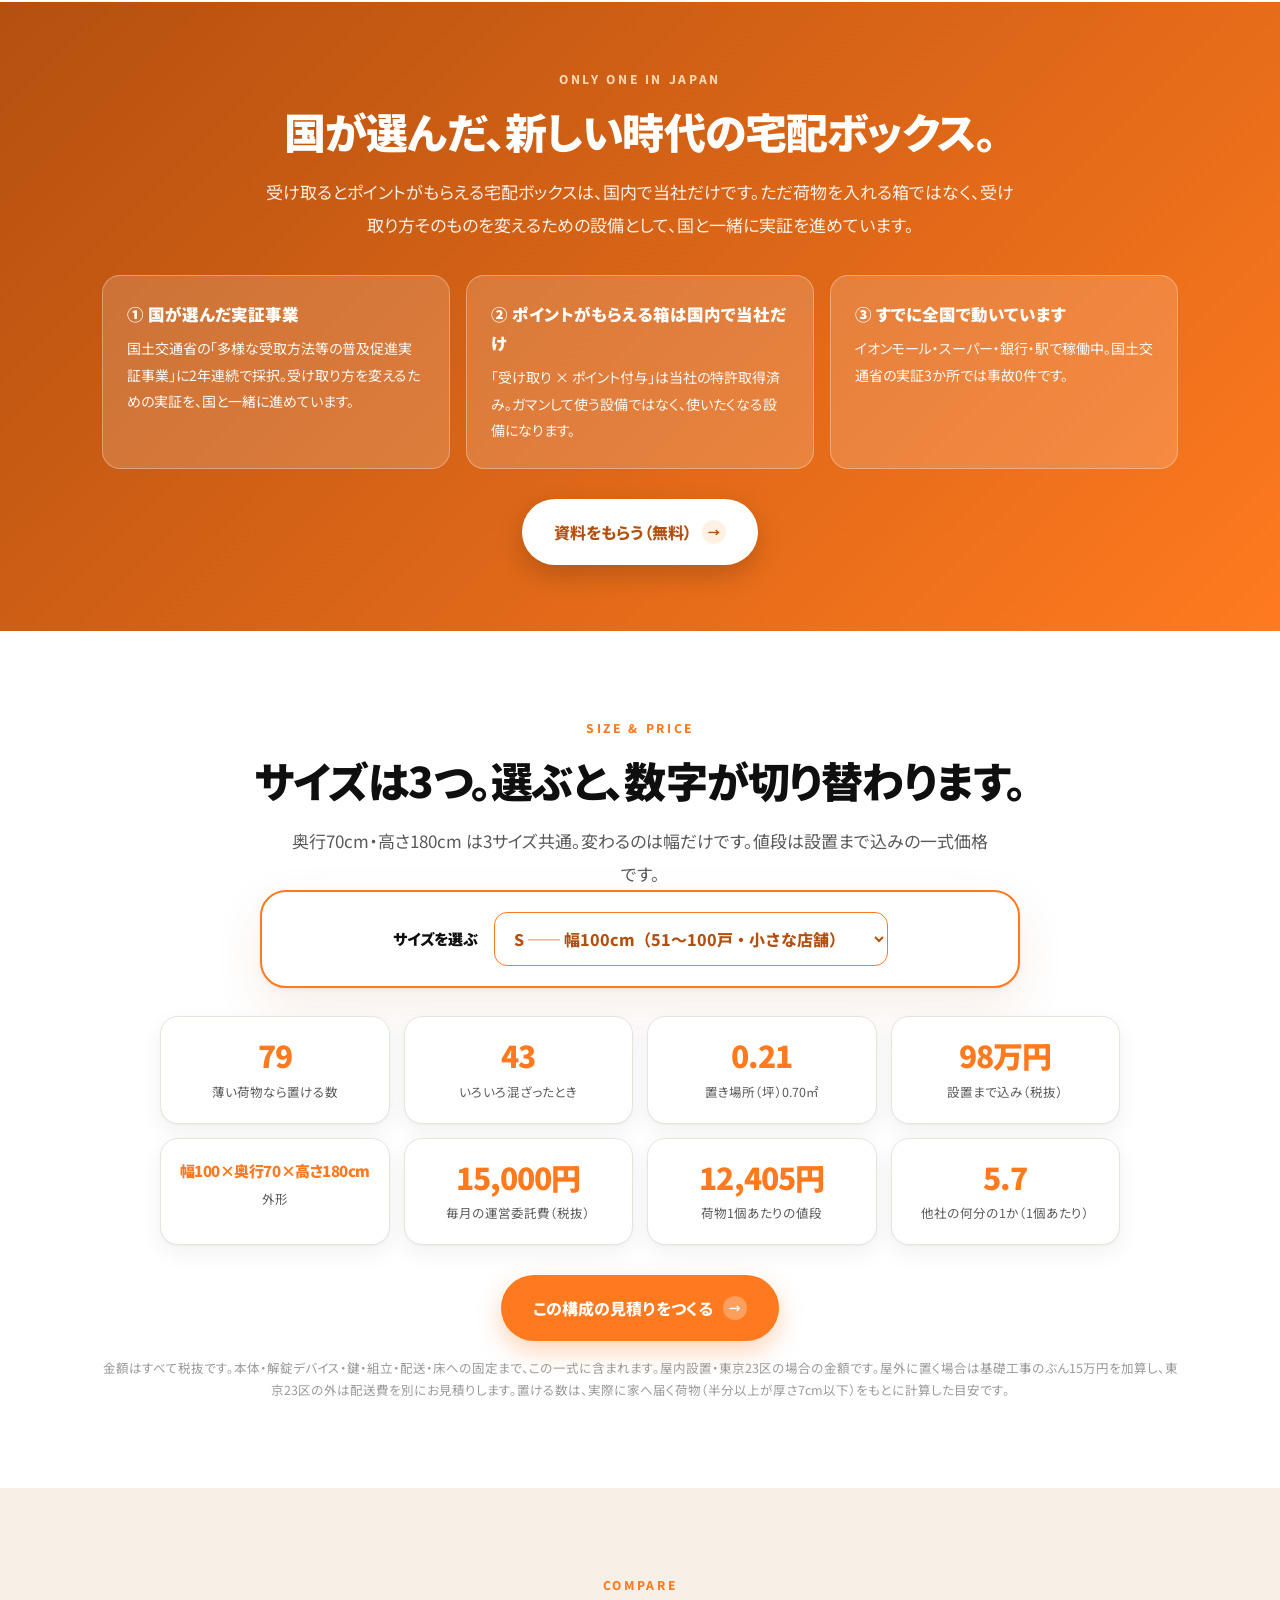
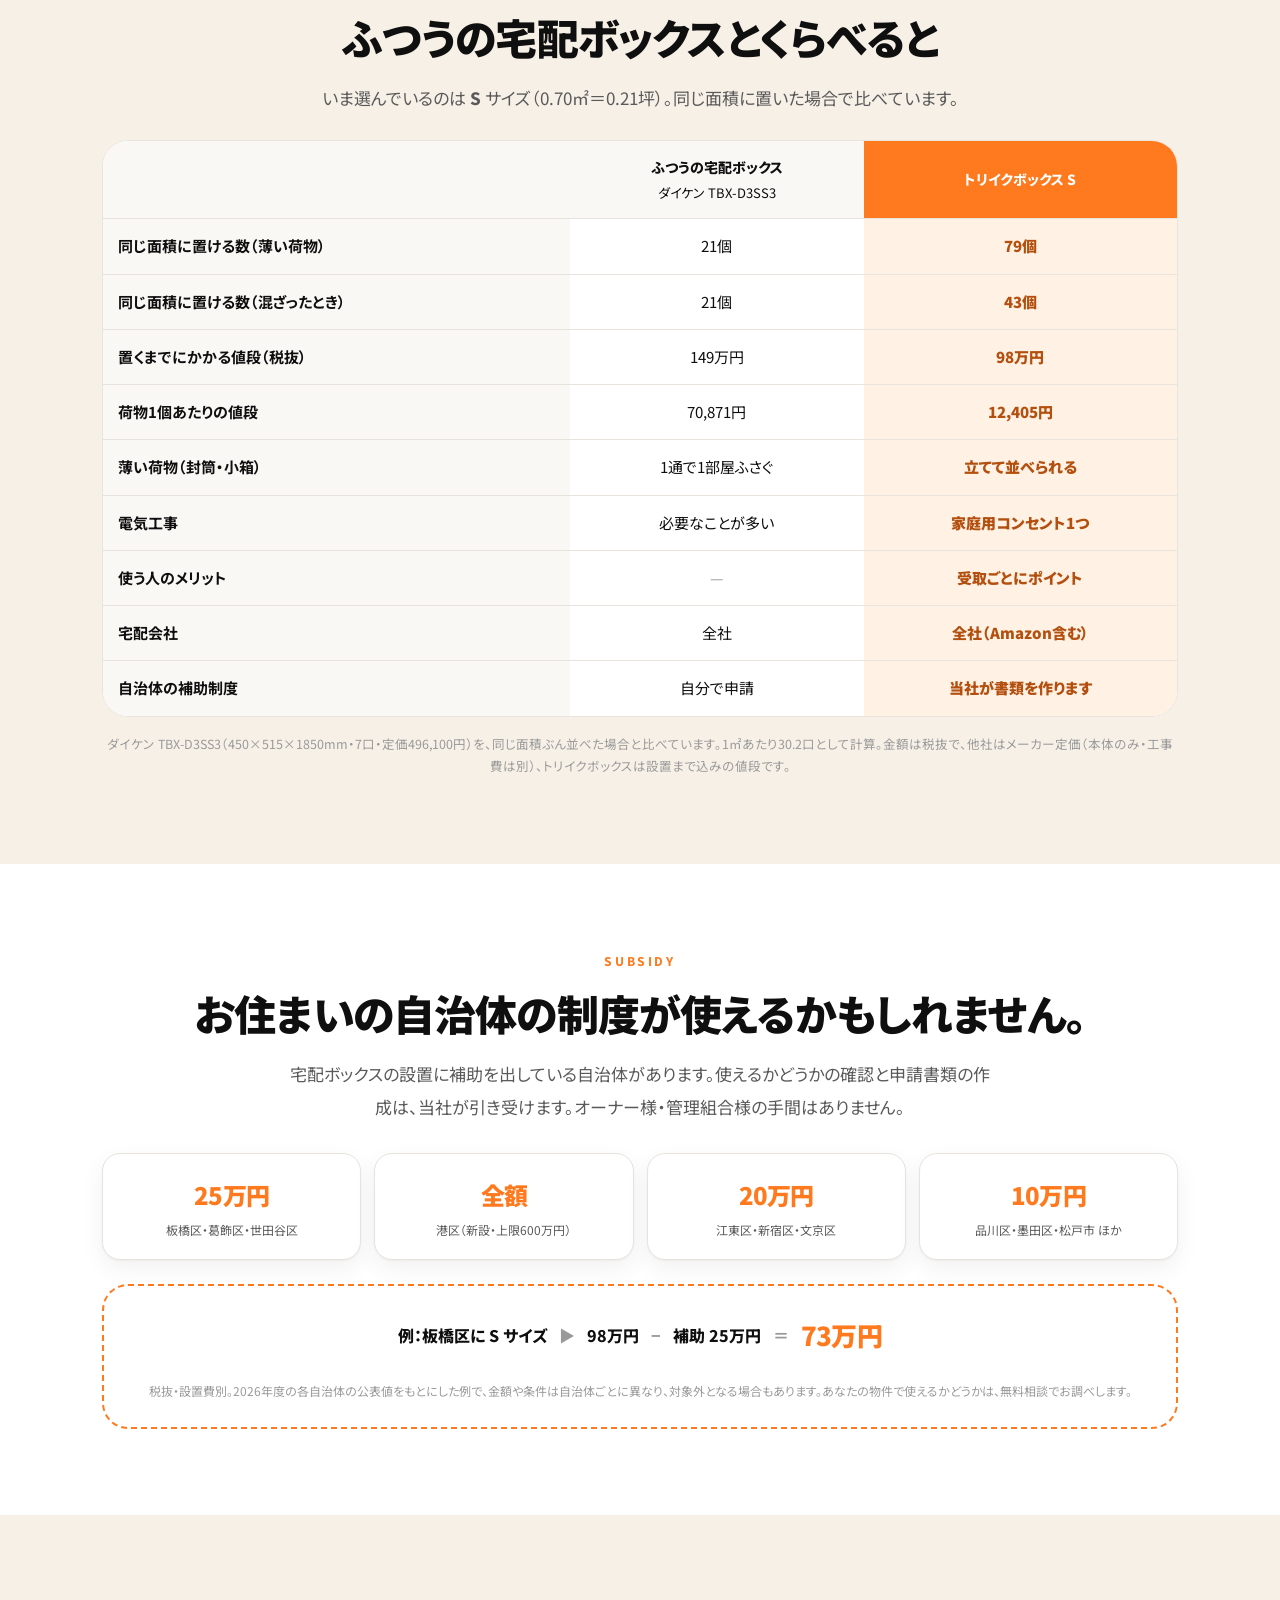
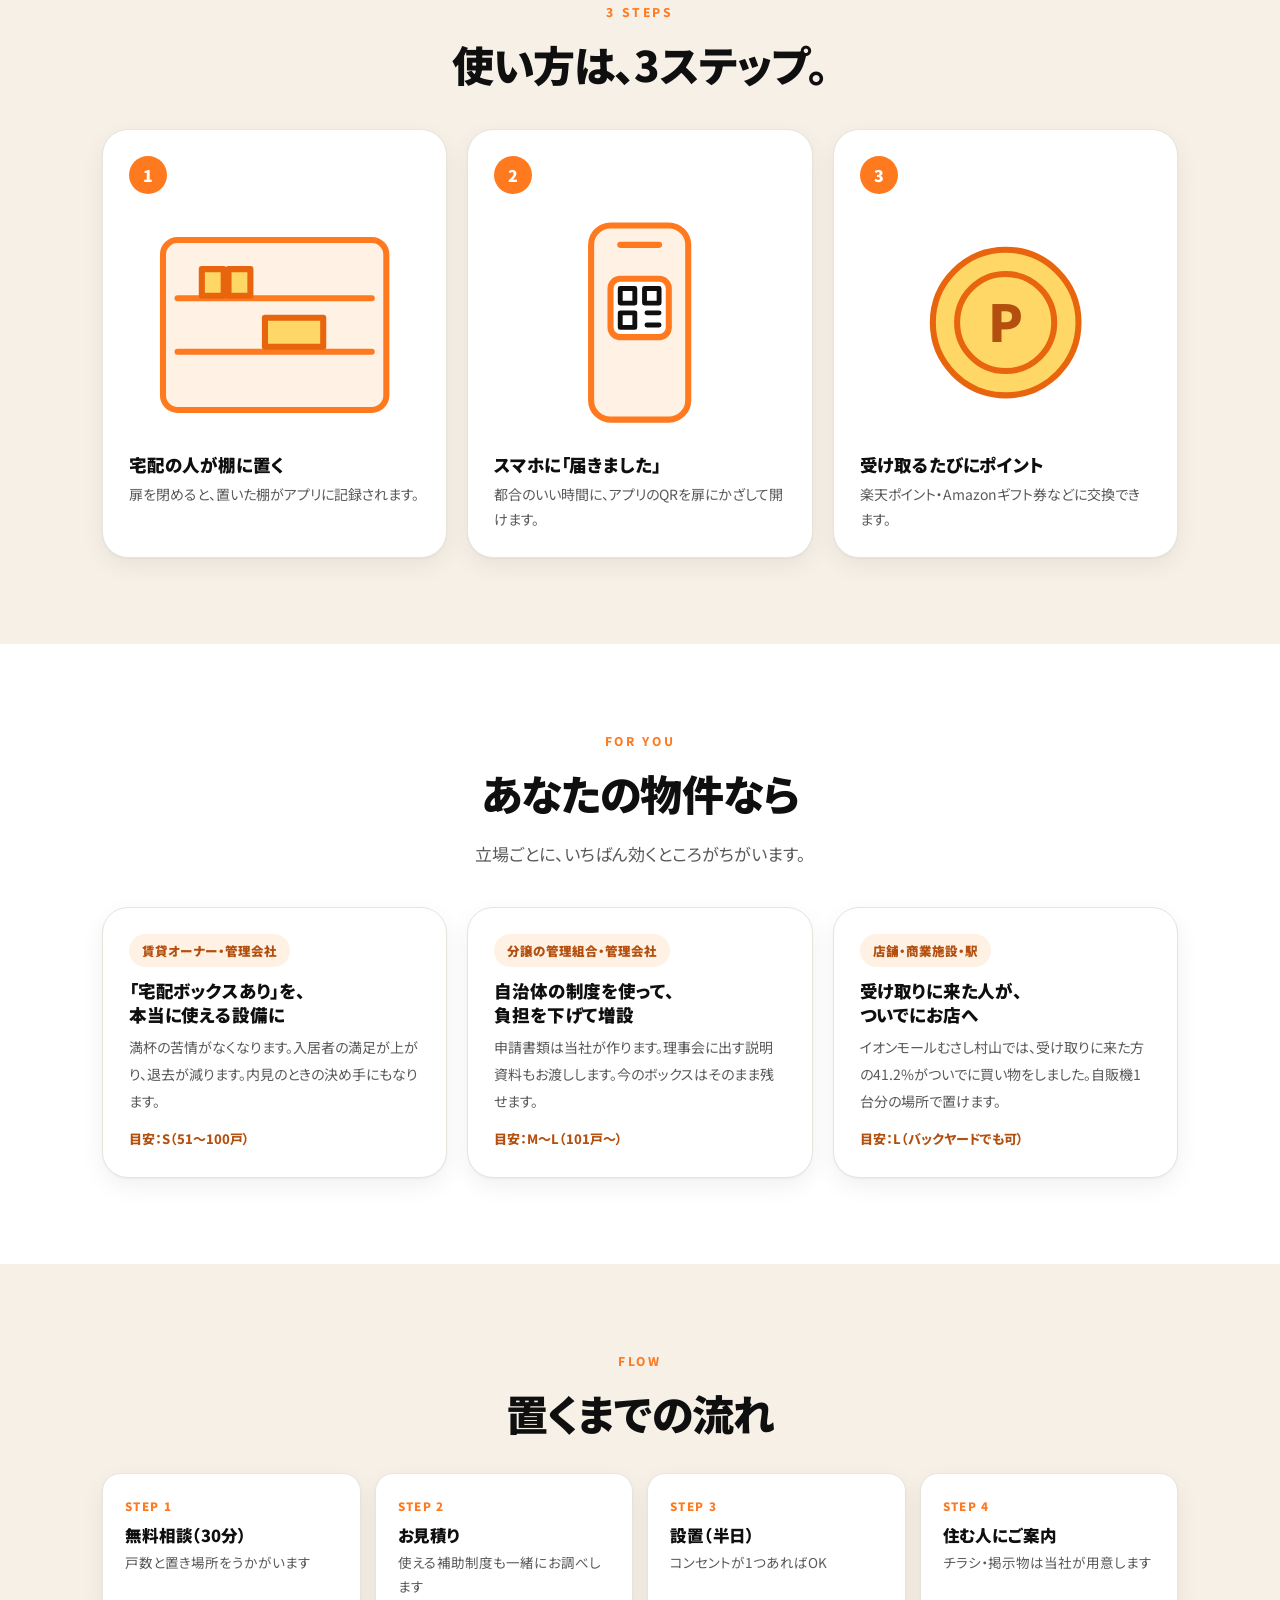
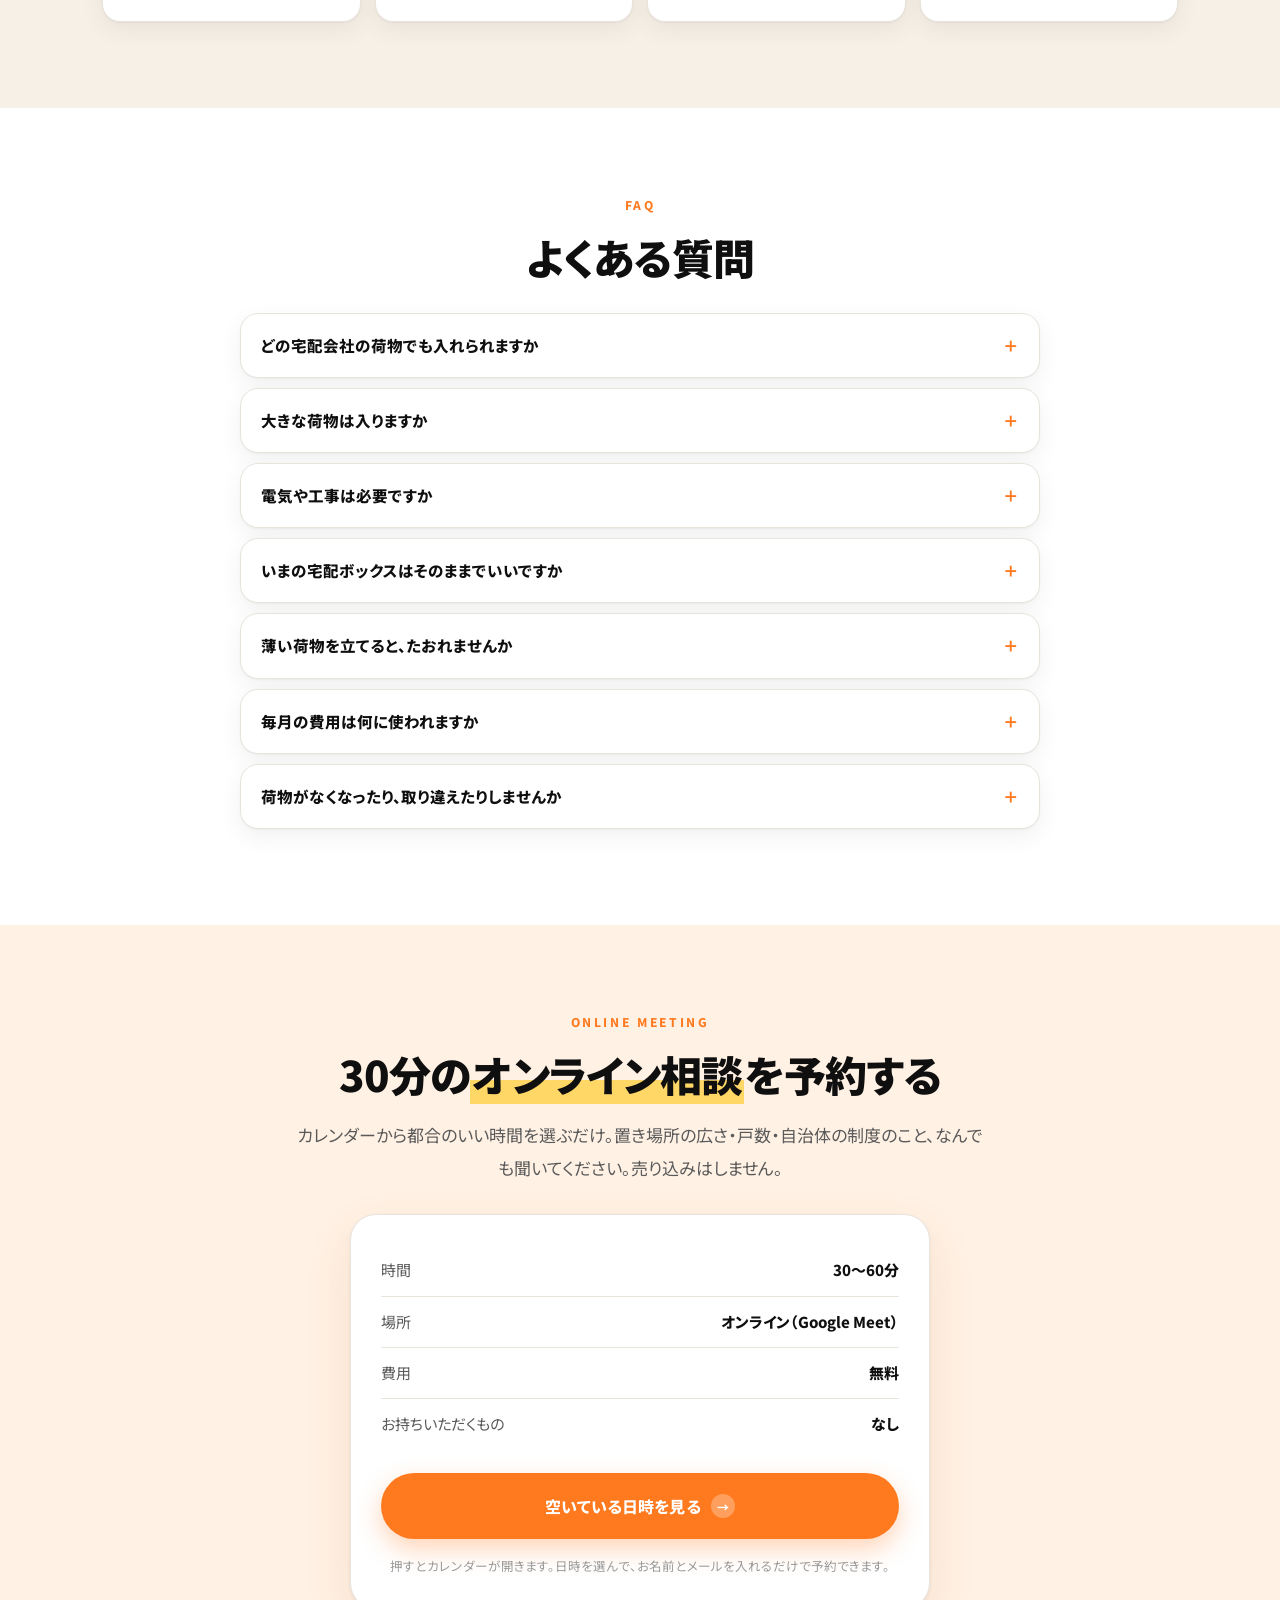
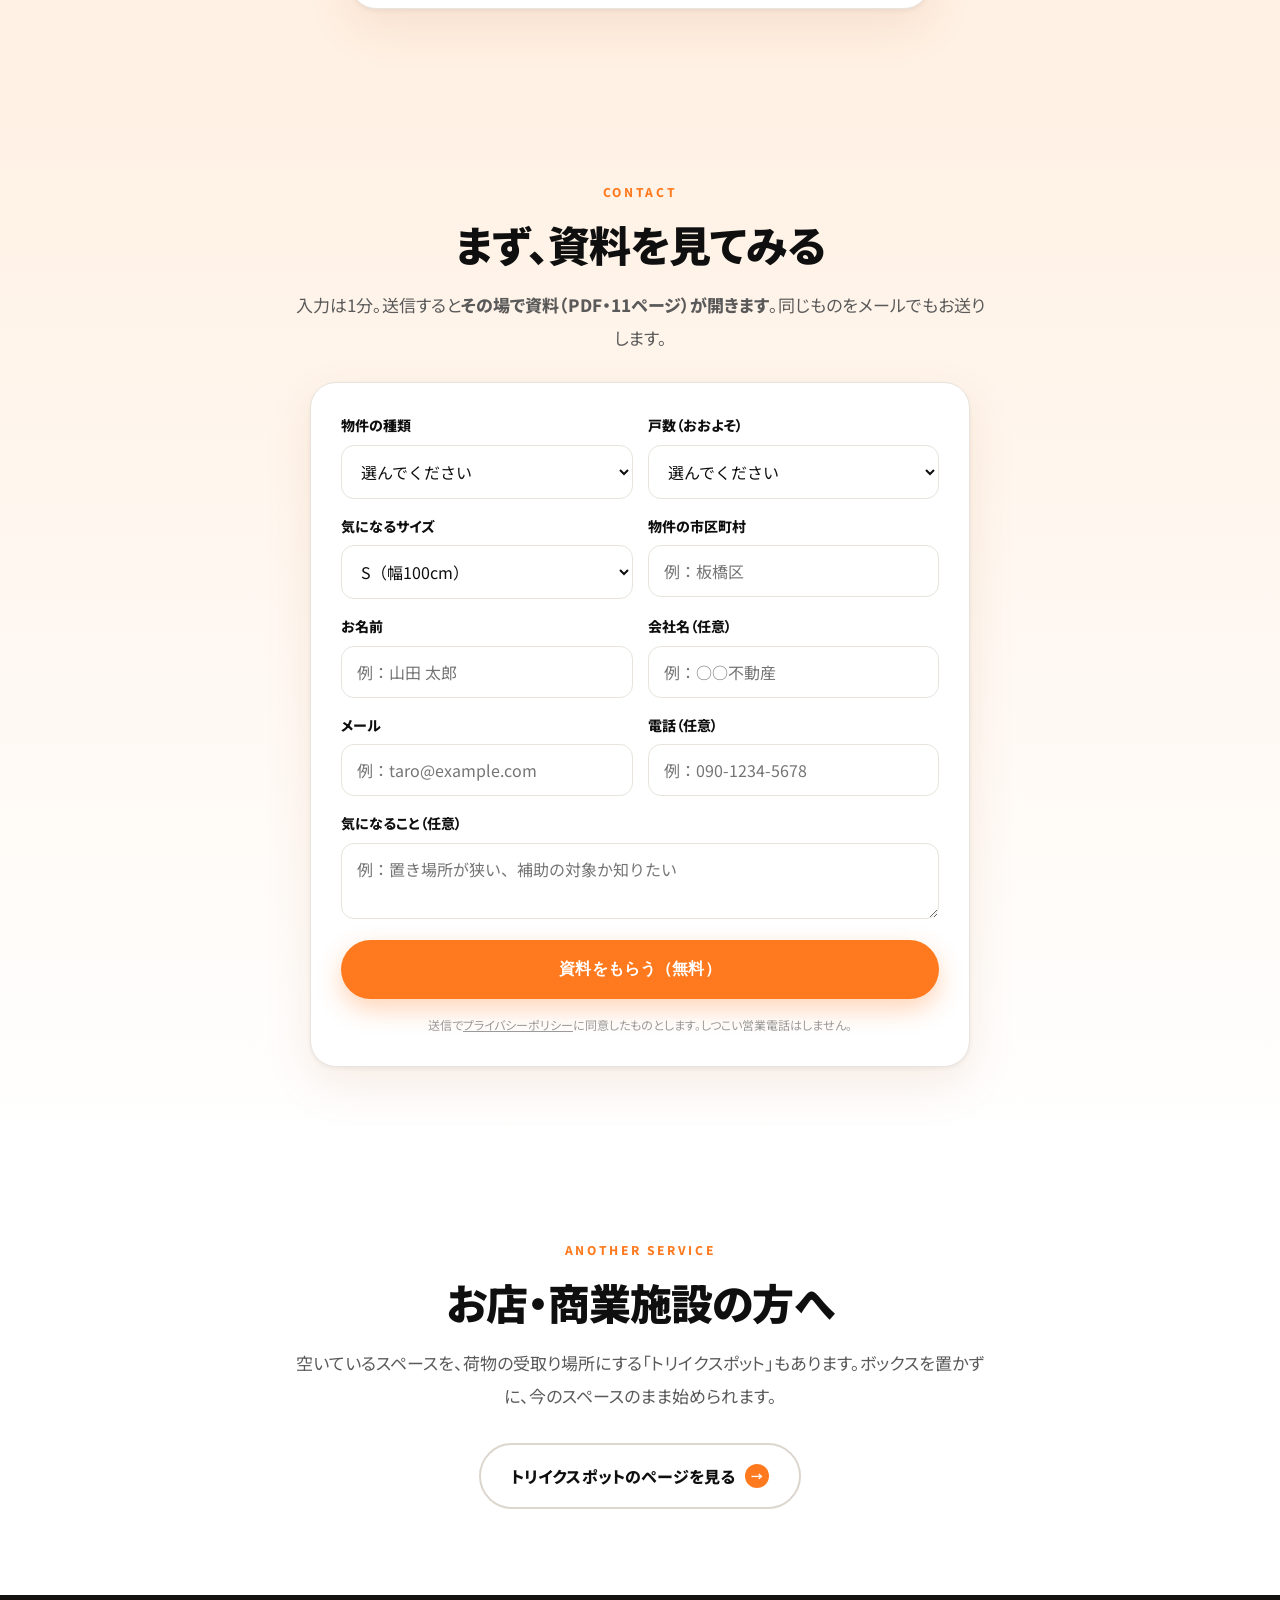
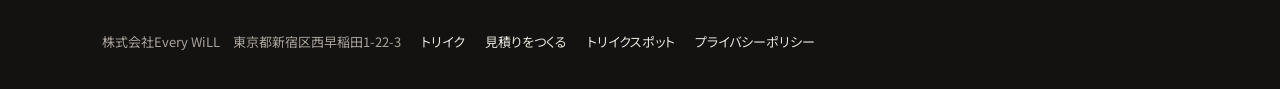
==== commit 427d4683: "価格改定: NiFT確定仕入にもとづく設置込みパッケージ価格へ（S98万/M108万/L128万・税抜） 本体・解錠デバイス・鍵・組立・配送・床固定を一式にまとめ、屋外設置は+15万のオプションに変更" ====
--- a/index.html
+++ b/index.html
@@ -4,12 +4,12 @@
 <meta charset="utf-8">
 <meta name="viewport" content="width=device-width, initial-scale=1">
 <title>トリイクボックス｜満杯にならない、やすい、ポイントがもらえる宅配ボックス</title>
-<meta name="description" content="棚に立てて並べる新しい宅配ボックス。同じ広さに薄い荷物なら約4倍。荷物1個あたりの値段は他社の約10分の1。受け取るたびに住む人へポイント。国土交通省の実証事業に採択。S・M・Lの3サイズ。">
+<meta name="description" content="棚に立てて並べる新しい宅配ボックス。同じ広さに薄い荷物なら約4倍。荷物1個あたりの値段は他社の6分の1以下。受け取るたびに住む人へポイント。国土交通省の実証事業に採択。S・M・Lの3サイズ。">
 <link rel="canonical" href="https://toriiku-jp.com/toriiku-box/">
 <meta property="og:type" content="website">
 <meta property="og:site_name" content="トリイク">
 <meta property="og:title" content="トリイクボックス｜満杯にならない、やすい、ポイントがもらえる宅配ボックス">
-<meta property="og:description" content="棚に立てて並べる新しい宅配ボックス。同じ広さに薄い荷物なら約4倍。荷物1個あたりは他社の約10分の1。">
+<meta property="og:description" content="棚に立てて並べる新しい宅配ボックス。同じ広さに薄い荷物なら約4倍。荷物1個あたりは他社の6分の1以下。">
 <meta property="og:url" content="https://toriiku-jp.com/toriiku-box/">
 <meta property="og:image" content="https://toriiku-jp.com/toriiku-box/box_render_1200.jpg">
 <meta property="og:image:width" content="1200">
@@ -39,7 +39,7 @@
   <div>
     <span class="kicker">棚に立てて並べる、新しい宅配ボックス</span>
     <h1><em>満杯にならない。</em><br><em>やすい。</em><br><em>ポイントまでもらえる。</em></h1>
-    <p class="lead">箱ではなく、棚。だから薄い荷物は本のように立てて並べられて、同じ広さに<b>約4倍</b>入ります。荷物1個あたりの値段は<b>他社の約10分の1</b>。受け取るたびに、住む人にポイントが貯まります。</p>
+    <p class="lead">箱ではなく、棚。だから薄い荷物は本のように立てて並べられて、同じ広さに<b>約4倍</b>入ります。荷物1個あたりの値段は<b>他社の6分の1以下</b>。受け取るたびに、住む人にポイントが貯まります。</p>
     <div class="cta">
       <a class="btn btn-p" href="#size" data-ev="cta_hero_size">サイズと値段を見る<span class="ar">→</span></a>
       <a class="btn btn-o" href="#book" data-ev="cta_consult">30分で相談する</a>
@@ -128,7 +128,7 @@
       <span class="pt">同じ広さに約4倍（薄い荷物の場合）</span>
     </div>
     <div class="b3"><div class="no">2</div>
-      <svg width="118" height="80" viewBox="0 0 118 80" fill="none" aria-label="荷物1個あたりの値段は他社の約10分の1">
+      <svg width="118" height="80" viewBox="0 0 118 80" fill="none" aria-label="荷物1個あたりの値段は他社の6分の1以下">
         <rect x="14" y="8" width="34" height="56" rx="4" fill="#ece8e2" stroke="#cfc8bf" stroke-width="1.6"/>
         <text x="31" y="76" font-size="11" font-weight="800" fill="#9a9a9a" text-anchor="middle">他社</text>
         <text x="31" y="40" font-size="11" font-weight="800" fill="#7a7a7a" text-anchor="middle">10</text>
@@ -138,7 +138,7 @@
         <path d="M52 36h12" stroke="#c9c2b8" stroke-width="2" stroke-linecap="round"/>
       </svg>
       <h3>とにかく<em>やすい</em></h3>
-      <p>鉄の使用量が少なく、部屋ごとの仕切りもありません。工事もいりません。荷物1個あたりの値段で比べると、ふつうの宅配ボックスの約10分の1です。</p>
+      <p>鉄の使用量が少なく、部屋ごとの仕切りもありません。荷物1個あたりの値段で比べると、ふつうの宅配ボックスの6分の1から10分の1です。</p>
       <span class="pt">電気は家庭用コンセント1つでOK</span>
     </div>
     <div class="b3"><div class="no">3</div>
@@ -190,7 +190,7 @@
 <section><div class="wrap center">
   <span class="eyebrow">Social issue</span>
   <h2>受け取り方を変えることは、<br class="sp">いま、<em>社会の課題</em>です。</h2>
-  <p class="lead">国は、2030年度までに「宅配ボックスや店頭受け取りなど、玄関先での手渡し以外で受け取る割合」を、<b>25.6%（2025年2月）から50%程度</b>に引き上げる目標を掲げています。受け取り方を用意していない建物は、これから比べられます。</p>
+  <p class="lead">国は、2030年度までに「宅配ボックスや店頭受け取りなど、玄関先での手渡し以外で受け取る割合」を、<b>31.0%（2026年4月）から50%程度</b>に引き上げる目標を掲げています。受け取り方を用意していない建物は、これから比べられます。</p>
   <div class="grid3">
     <div class="feat">
       <div class="ic"><svg width="30" height="30" viewBox="0 0 24 24" fill="none" stroke="#FF7A1F" stroke-width="2" stroke-linecap="round" stroke-linejoin="round"><path d="M3 17h2l1-5h10l3 5h2"/><circle cx="7.5" cy="18.5" r="1.8"/><circle cx="17" cy="18.5" r="1.8"/><path d="M14 3l-3 4h4l-3 4"/></svg></div>
@@ -209,7 +209,7 @@
     <b>先に入れた物件から、<br class="sp">選ばれていきます。</b>
     <span>分譲マンションだけでも、宅配ボックスが未設置の建物は全国に約33,000棟あります。自治体の補助制度は、予算がなくなり次第その年度は終わります。あとから入れるほど、条件は悪くなります。</span>
   </div>
-  <p class="fine">出典：国土交通省「宅配便の再配達率サンプル調査について」（多様な受取方法の利用率 25.6%／2025年2月、2030年度に50%程度の目標）</p>
+  <p class="fine">出典：国土交通省「宅配便の再配達率サンプル調査について」（多様な受取方法の利用率 31.0%／2026年4月。2030年度に50%程度の目標。再配達率 7.6%／2026年4月）</p>
 </div></section>
 
 <!-- ============ 5. ユニークさ（バンド） ============ -->
@@ -229,7 +229,7 @@
 <section id="size"><div class="wrap center">
   <span class="eyebrow">Size &amp; Price</span>
   <h2>サイズは3つ。<br class="sp">選ぶと、数字が切り替わります。</h2>
-  <p class="lead">奥行70cm・高さ180cm は3サイズ共通。変わるのは幅だけです。</p>
+  <p class="lead">奥行70cm・高さ180cm は3サイズ共通。変わるのは幅だけです。値段は設置まで込みの一式価格です。</p>
   <div class="picker">
     <label for="sizeSel">サイズを選ぶ</label>
     <select id="sizeSel" aria-label="サイズを選ぶ">
@@ -242,16 +242,16 @@
     <div class="spec"><b data-f="thin">79</b><small>薄い荷物なら置ける数</small></div>
     <div class="spec"><b data-f="mix">43</b><small>いろいろ混ざったとき</small></div>
     <div class="spec"><b data-f="tsubo">0.21</b><small>置き場所（坪）<span data-f="sqm">0.70</span>㎡</small></div>
-    <div class="spec"><b data-f="price">48万円</b><small>本体（税抜）＋解錠デバイス4万円</small></div>
+    <div class="spec"><b data-f="price">48万円</b><small>設置まで込み（税抜）</small></div>
   </div>
   <div class="specs" style="margin-top:14px">
     <div class="spec"><b data-f="dim" style="font-size:15px;line-height:1.55">幅100×奥行70×高さ180cm</b><small>外形</small></div>
     <div class="spec"><b data-f="fee">15,000円</b><small>毎月の運営委託費（税抜）</small></div>
-    <div class="spec"><b data-f="per">6,076円</b><small>荷物1個あたりの本体価格</small></div>
+    <div class="spec"><b data-f="per">6,076円</b><small>荷物1個あたりの値段</small></div>
     <div class="spec"><b data-f="ratio">11.7</b><small>他社の何分の1か（1個あたり）</small></div>
   </div>
   <div class="cta"><a class="btn btn-p" href="order.html" data-ev="cta_size_order">この構成の見積りをつくる<span class="ar">→</span></a></div>
-  <p class="fine">金額はすべて税抜です。置ける数は、実際に家へ届く荷物（半分以上が厚さ7cm以下）をもとに計算した目安です。解錠デバイス（4万円）は必ずセットになります。</p>
+  <p class="fine">金額はすべて税抜です。本体・解錠デバイス・鍵・組立・配送・床への固定まで、この一式に含まれます。屋内設置・東京23区の場合の金額です。屋外に置く場合は基礎工事のぶん15万円を加算し、東京23区の外は配送費を別にお見積りします。置ける数は、実際に家へ届く荷物（半分以上が厚さ7cm以下）をもとに計算した目安です。</p>
 </div></section>
 
 <!-- ============ 7. 比較表 ============ -->
@@ -265,7 +265,7 @@
     <tbody>
       <tr><td>同じ面積に置ける数（薄い荷物）</td><td><span data-f="rivalCap">21</span>個</td><td class="us"><span data-f="thin">79</span>個</td></tr>
       <tr><td>同じ面積に置ける数（混ざったとき）</td><td><span data-f="rivalCap">21</span>個</td><td class="us"><span data-f="mix">43</span>個</td></tr>
-      <tr><td>本体の値段（税抜）</td><td><span data-f="rivalPrice">149万円</span></td><td class="us"><span data-f="price">48万円</span></td></tr>
+      <tr><td>置くまでにかかる値段（税抜）</td><td><span data-f="rivalPrice">149万円</span></td><td class="us"><span data-f="price">48万円</span></td></tr>
       <tr><td>荷物1個あたりの値段</td><td>70,871円</td><td class="us"><span data-f="per">6,076円</span></td></tr>
       <tr><td>薄い荷物（封筒・小箱）</td><td>1通で1部屋ふさぐ</td><td class="us">立てて並べられる</td></tr>
       <tr><td>電気工事</td><td>必要なことが多い</td><td class="us">家庭用コンセント1つ</td></tr>
@@ -275,7 +275,7 @@
     </tbody>
   </table>
   </div>
-  <p class="fine">ダイケン TBX-D3SS3（450×515×1850mm・7口・定価496,100円）を、同じ面積ぶん並べた場合と比べています。1㎡あたり30.2口として計算。金額は税抜。</p>
+  <p class="fine">ダイケン TBX-D3SS3（450×515×1850mm・7口・定価496,100円）を、同じ面積ぶん並べた場合と比べています。1㎡あたり30.2口として計算。金額は税抜で、他社はメーカー定価（本体のみ・工事費は別）、トリイクボックスは設置まで込みの値段です。</p>
 </div></section>
 
 <!-- ============ 8. 補助制度 ============ -->
@@ -327,7 +327,7 @@
 <!-- ============ 11. 流れ ============ -->
 <section class="cream"><div class="wrap center">
   <span class="eyebrow">Flow</span>
-  <h2>置くまで、最短1か月。</h2>
+  <h2>置くまでの流れ</h2>
   <div class="grid4">
     <div class="fl"><div class="k">STEP 1</div><h3>無料相談（30分）</h3><p>戸数と置き場所をうかがいます</p></div>
     <div class="fl"><div class="k">STEP 2</div><h3>お見積り</h3><p>使える補助制度も一緒にお調べします</p></div>
@@ -345,7 +345,7 @@
     <details><summary>大きな荷物は入りますか</summary><p>棚には100サイズまで入ります。それより大きい荷物は、一番下の段に置けます。</p></details>
     <details><summary>電気や工事は必要ですか</summary><p>家庭用コンセントが1つあれば動きます。配線が要るときも、延長コードを這わせる程度です。床への固定は半日で終わります。</p></details>
     <details><summary>いまの宅配ボックスはそのままでいいですか</summary><p>はい。そのまま残して、横や近くに足せます。満杯になりやすい薄い荷物がトリイクボックスに移るので、今のボックスにも余裕が生まれます。</p></details>
-    <details><summary>薄い荷物を立てると、たおれませんか</summary><p>5cm間隔の仕切り板をオプションでご用意しています。棚1段ずつ買い足せます。</p></details>
+    <details><summary>薄い荷物を立てると、たおれませんか</summary><p>仕切り板をオプションでご用意しています。5枚1組 8,000円（税抜）で、必要な組数だけ買い足せます。</p></details>
     <details><summary>毎月の費用は何に使われますか</summary><p>通信費、アプリの運用、ポイントの原資、問い合わせ対応です。サイズにかかわらず1台 月15,000円（税抜）からです。</p></details>
     <details><summary>荷物がなくなったり、取り違えたりしませんか</summary><p>アプリのQRコードで開けるので、誰がいつ開けたかの記録が残ります。国土交通省の実証3か所では、事故は0件です。</p></details>
   </div>
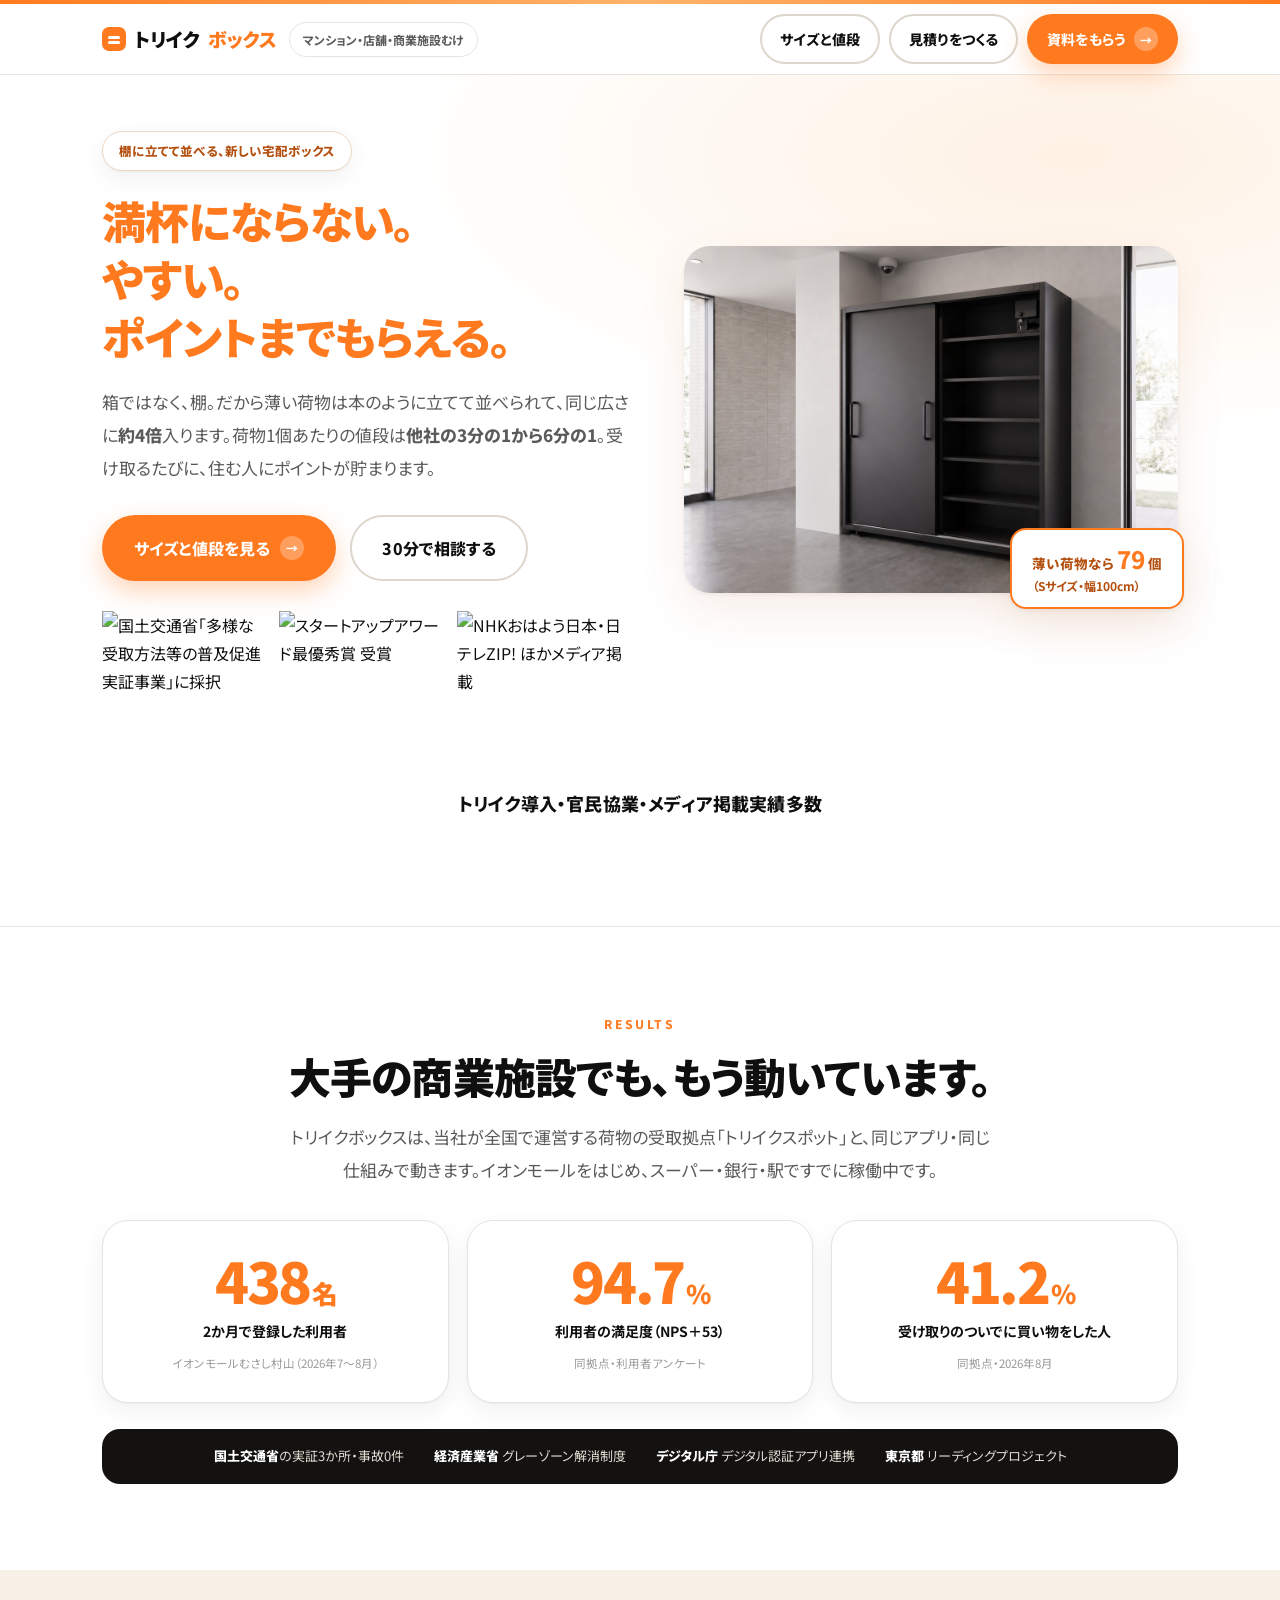
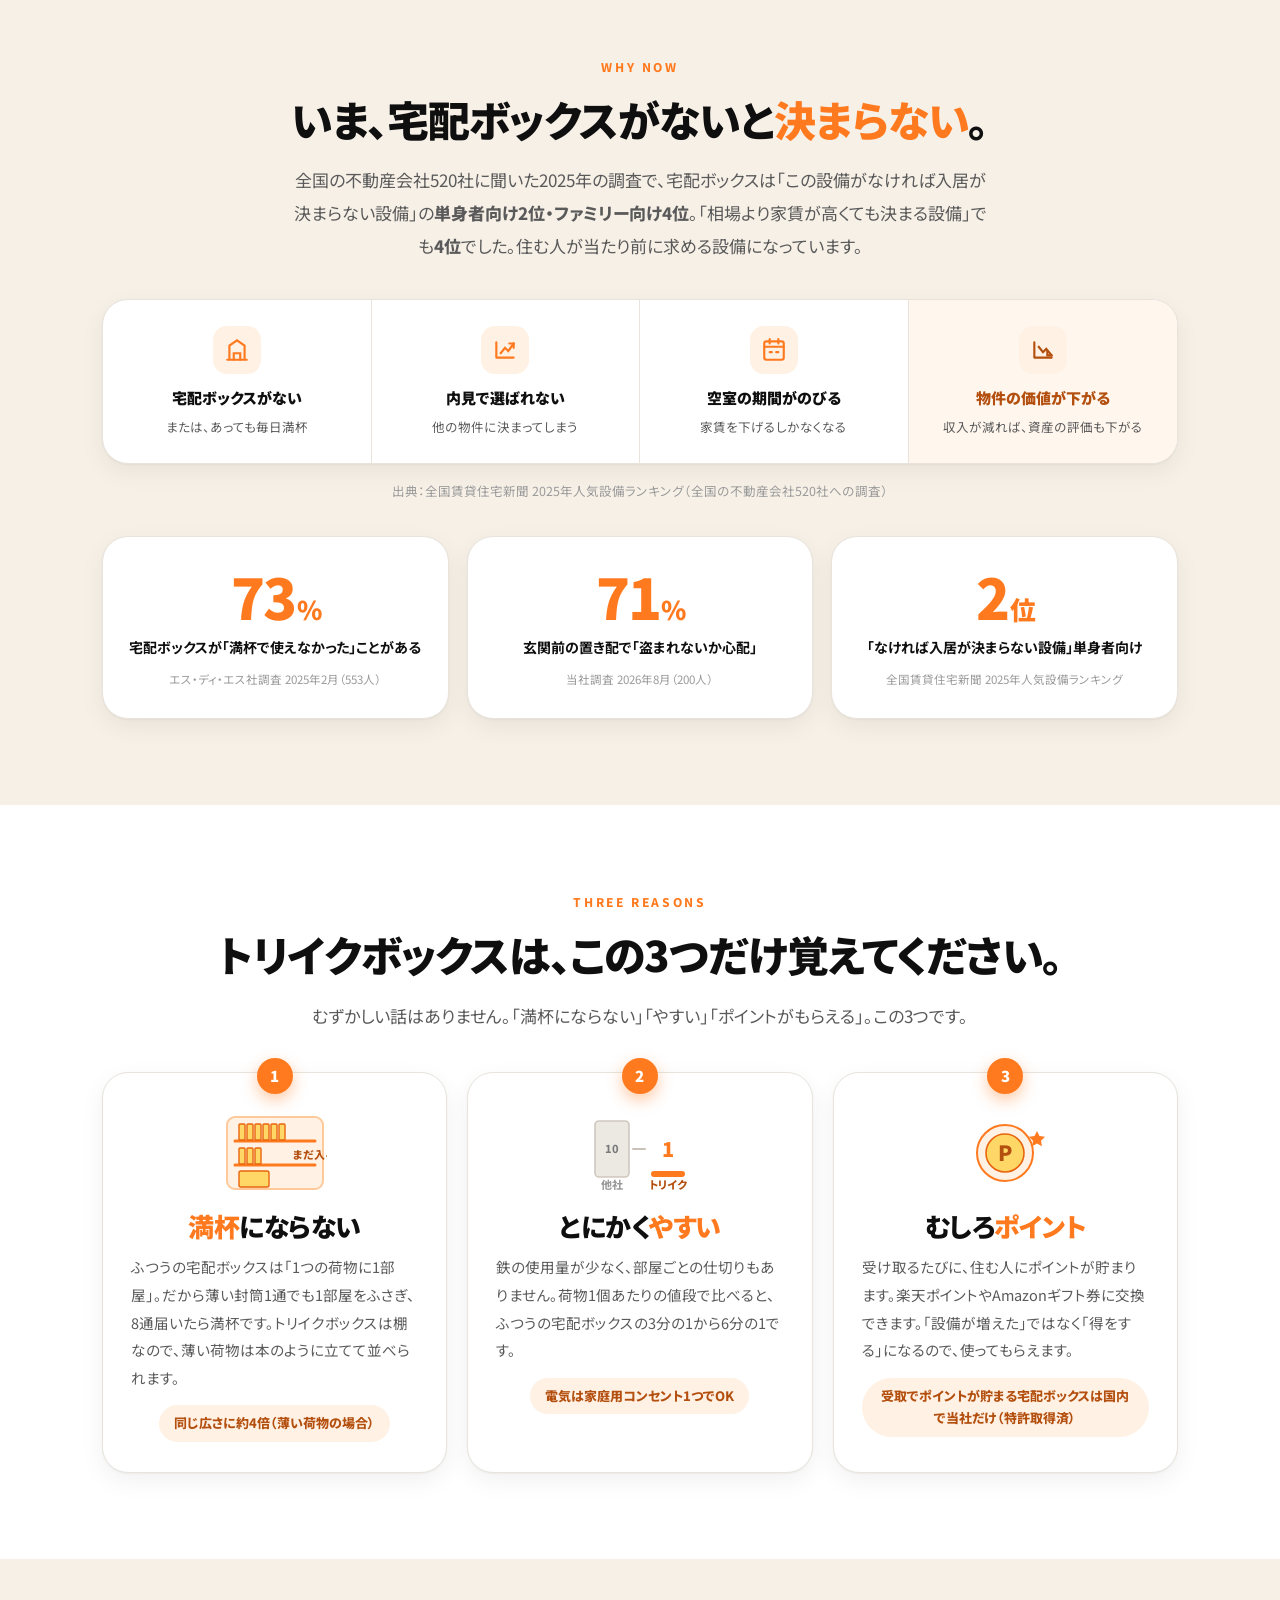
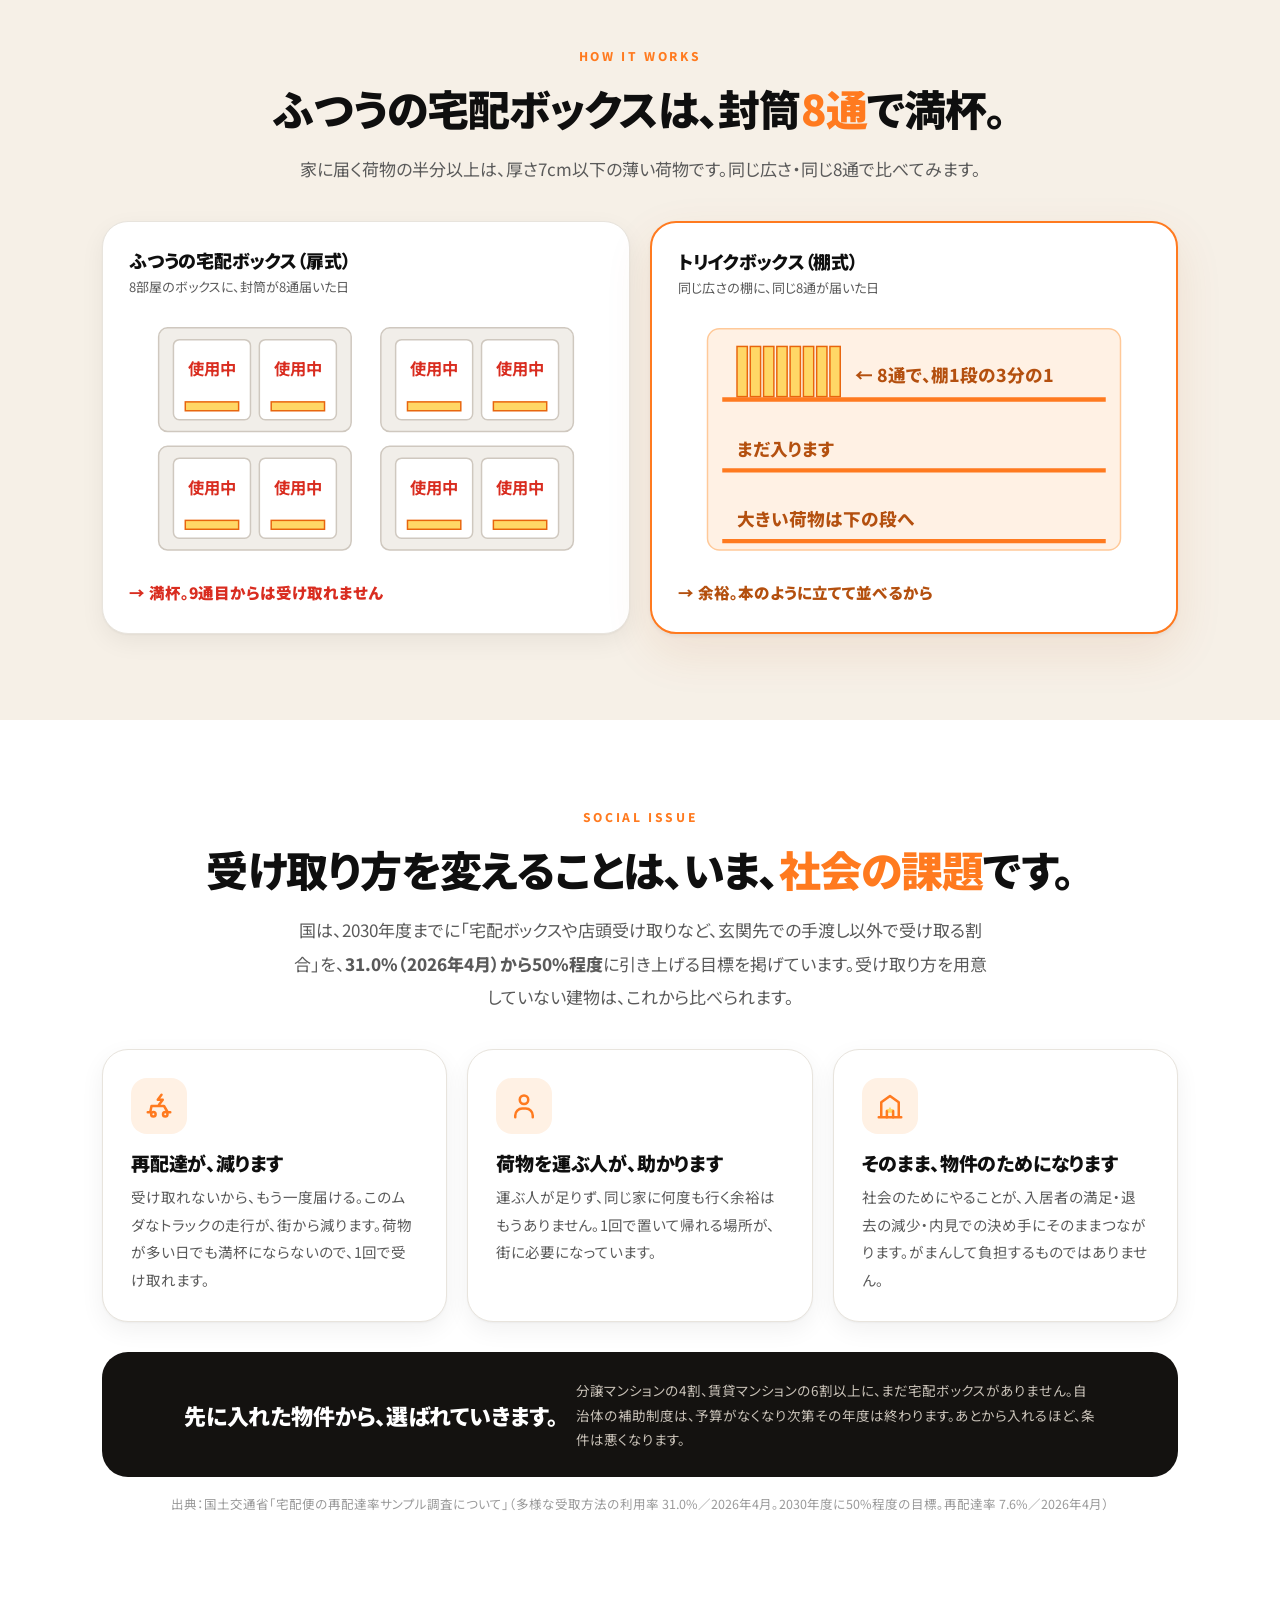
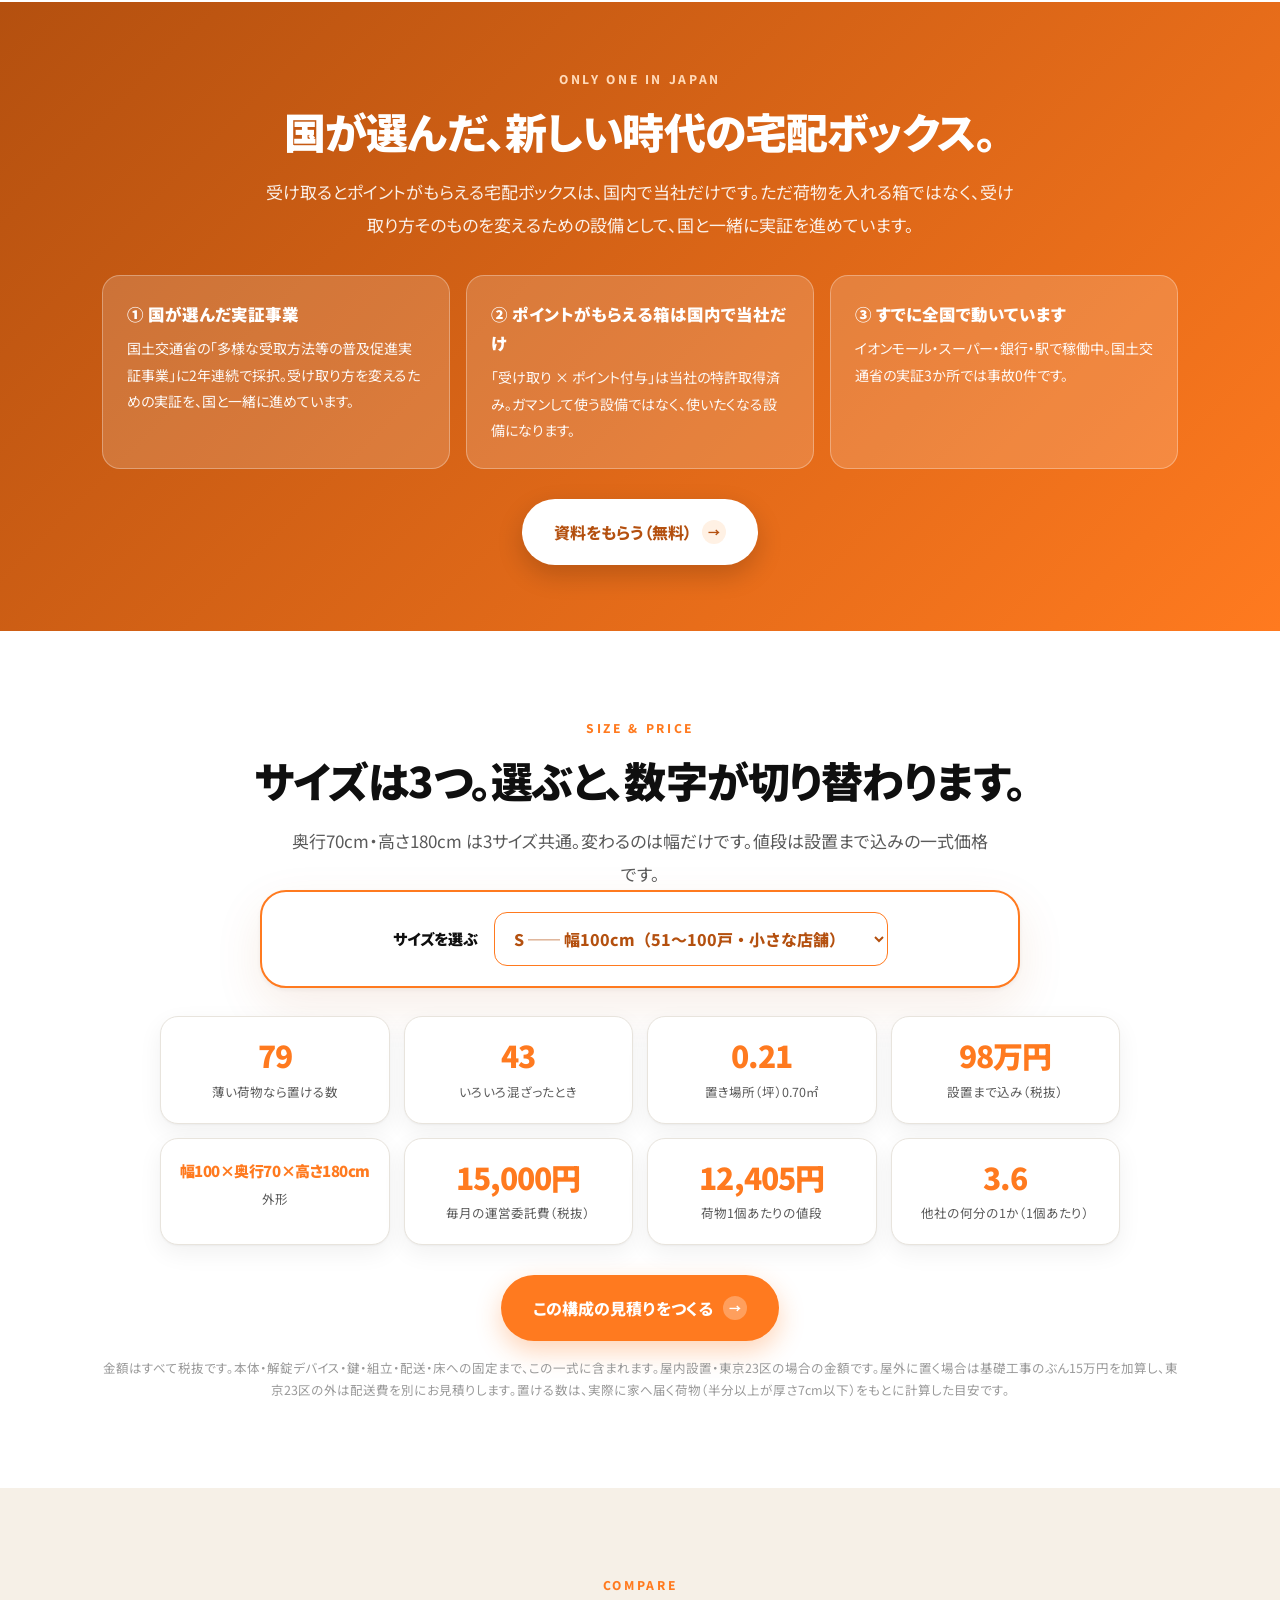
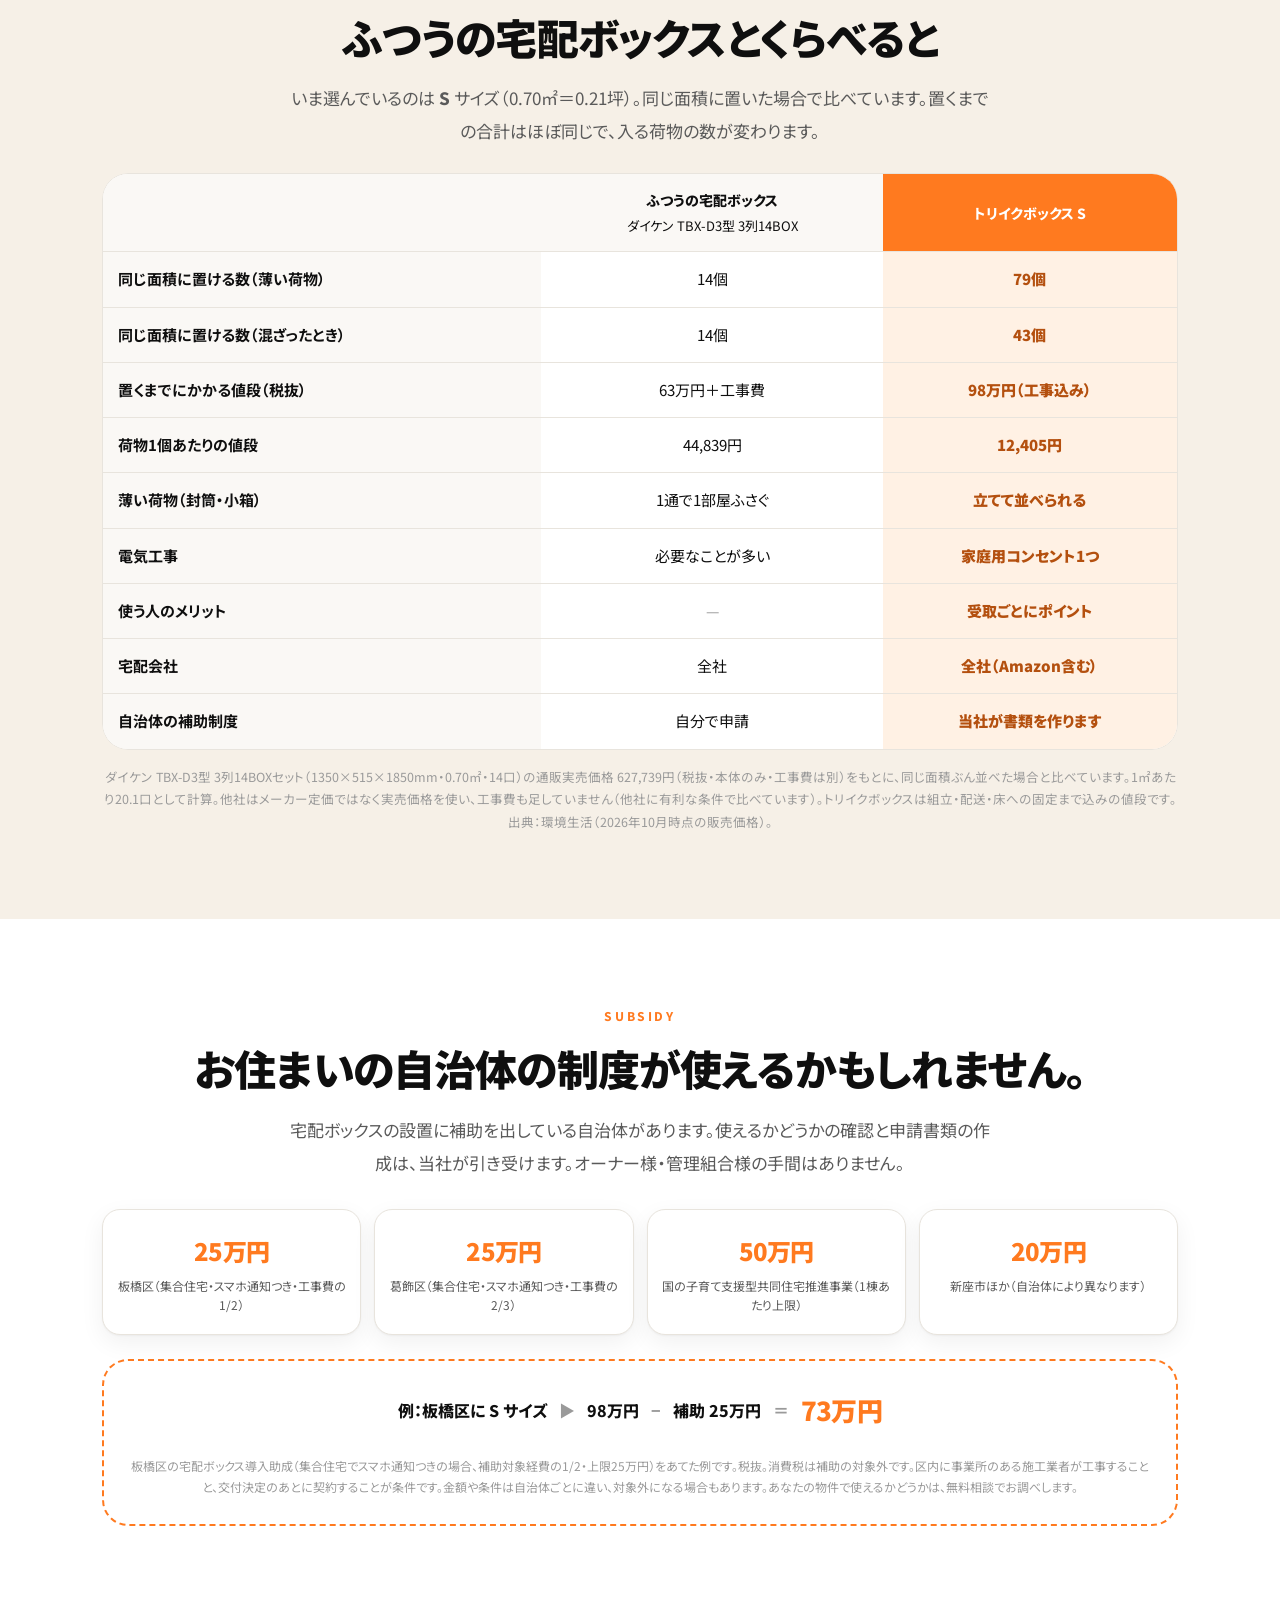
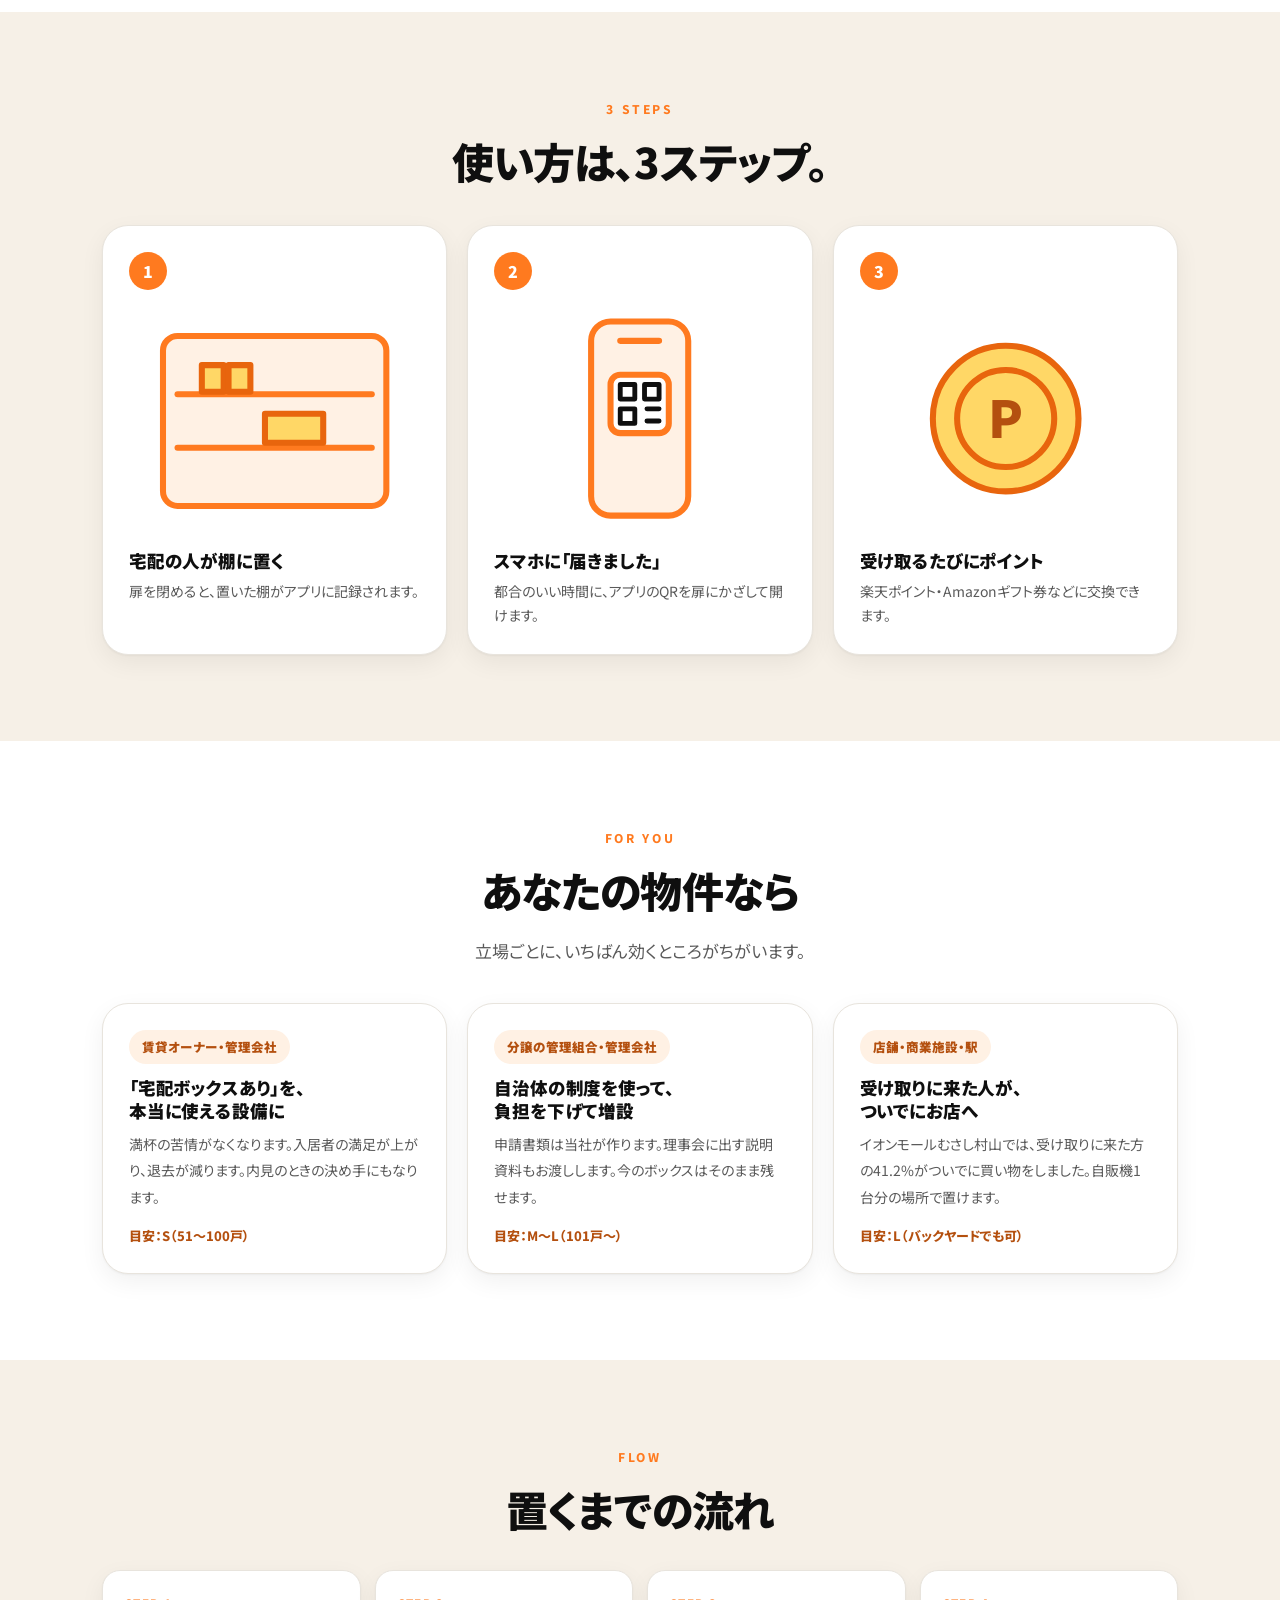
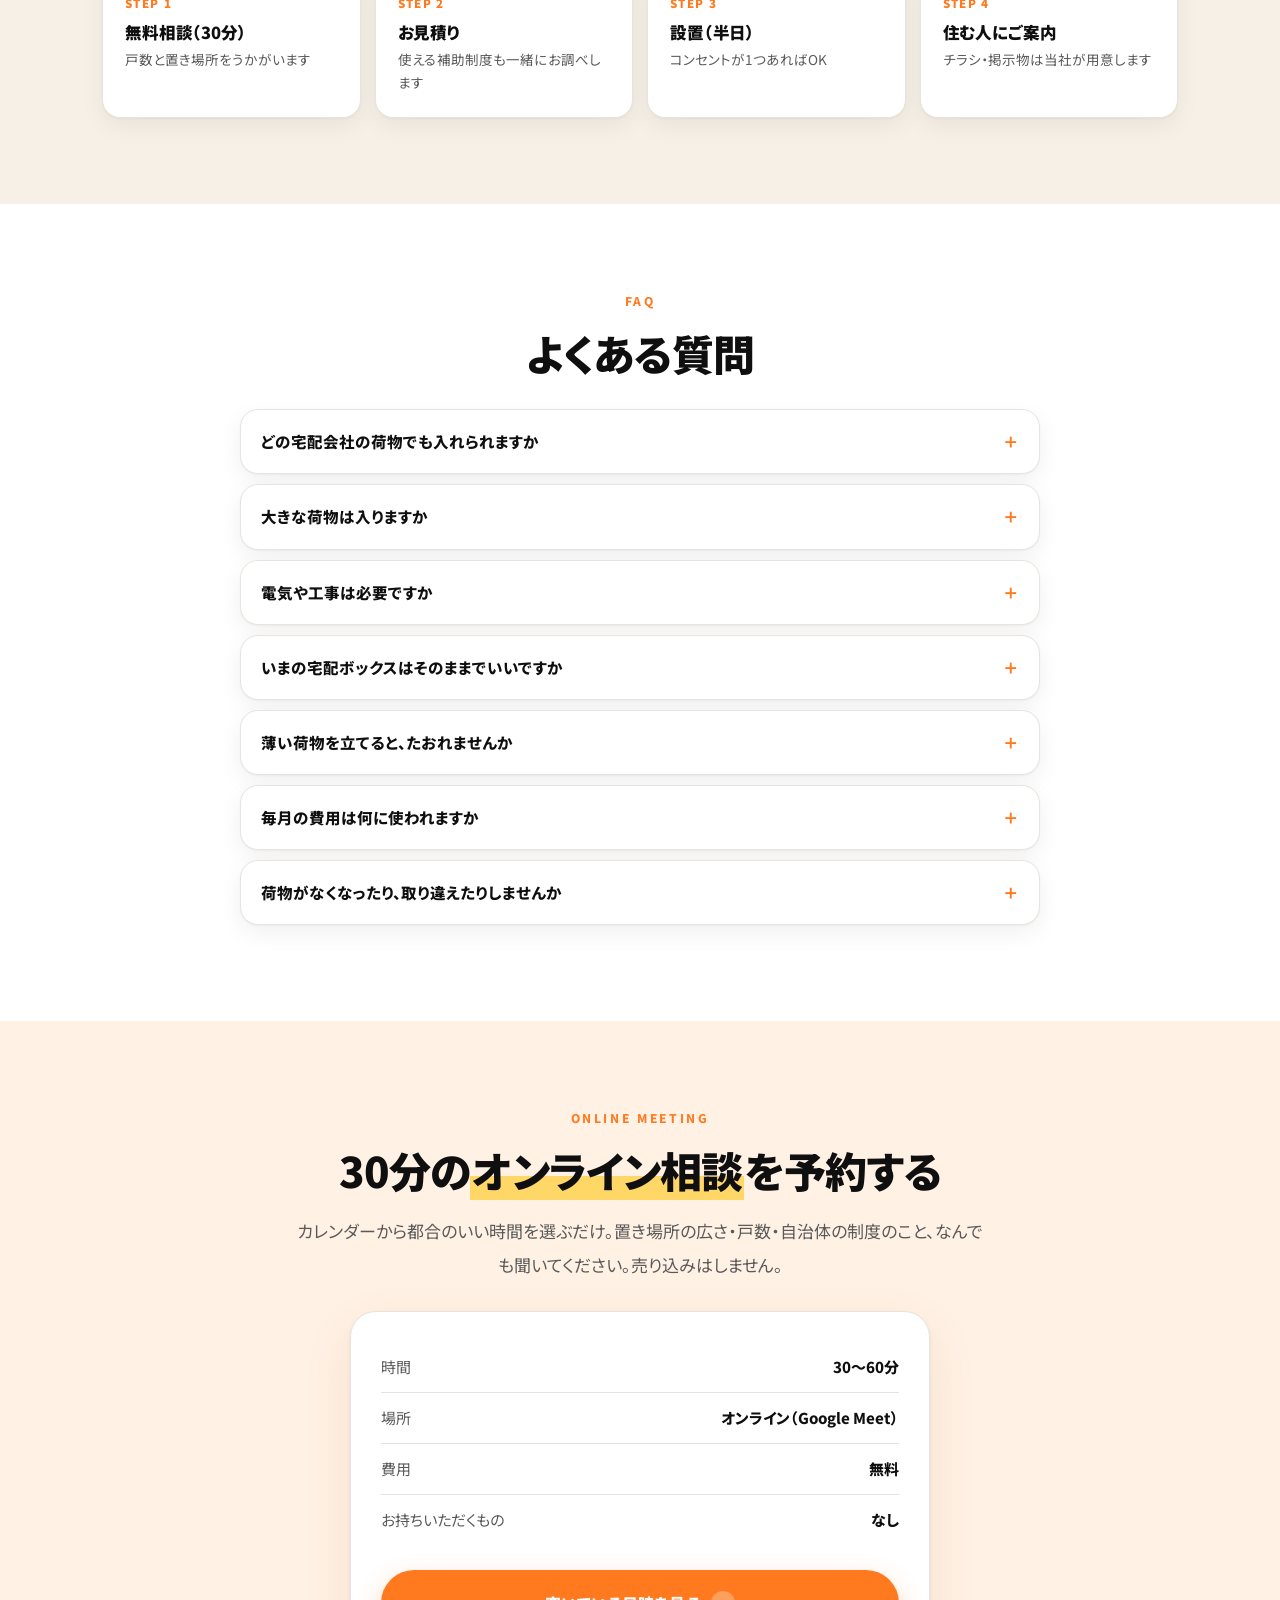
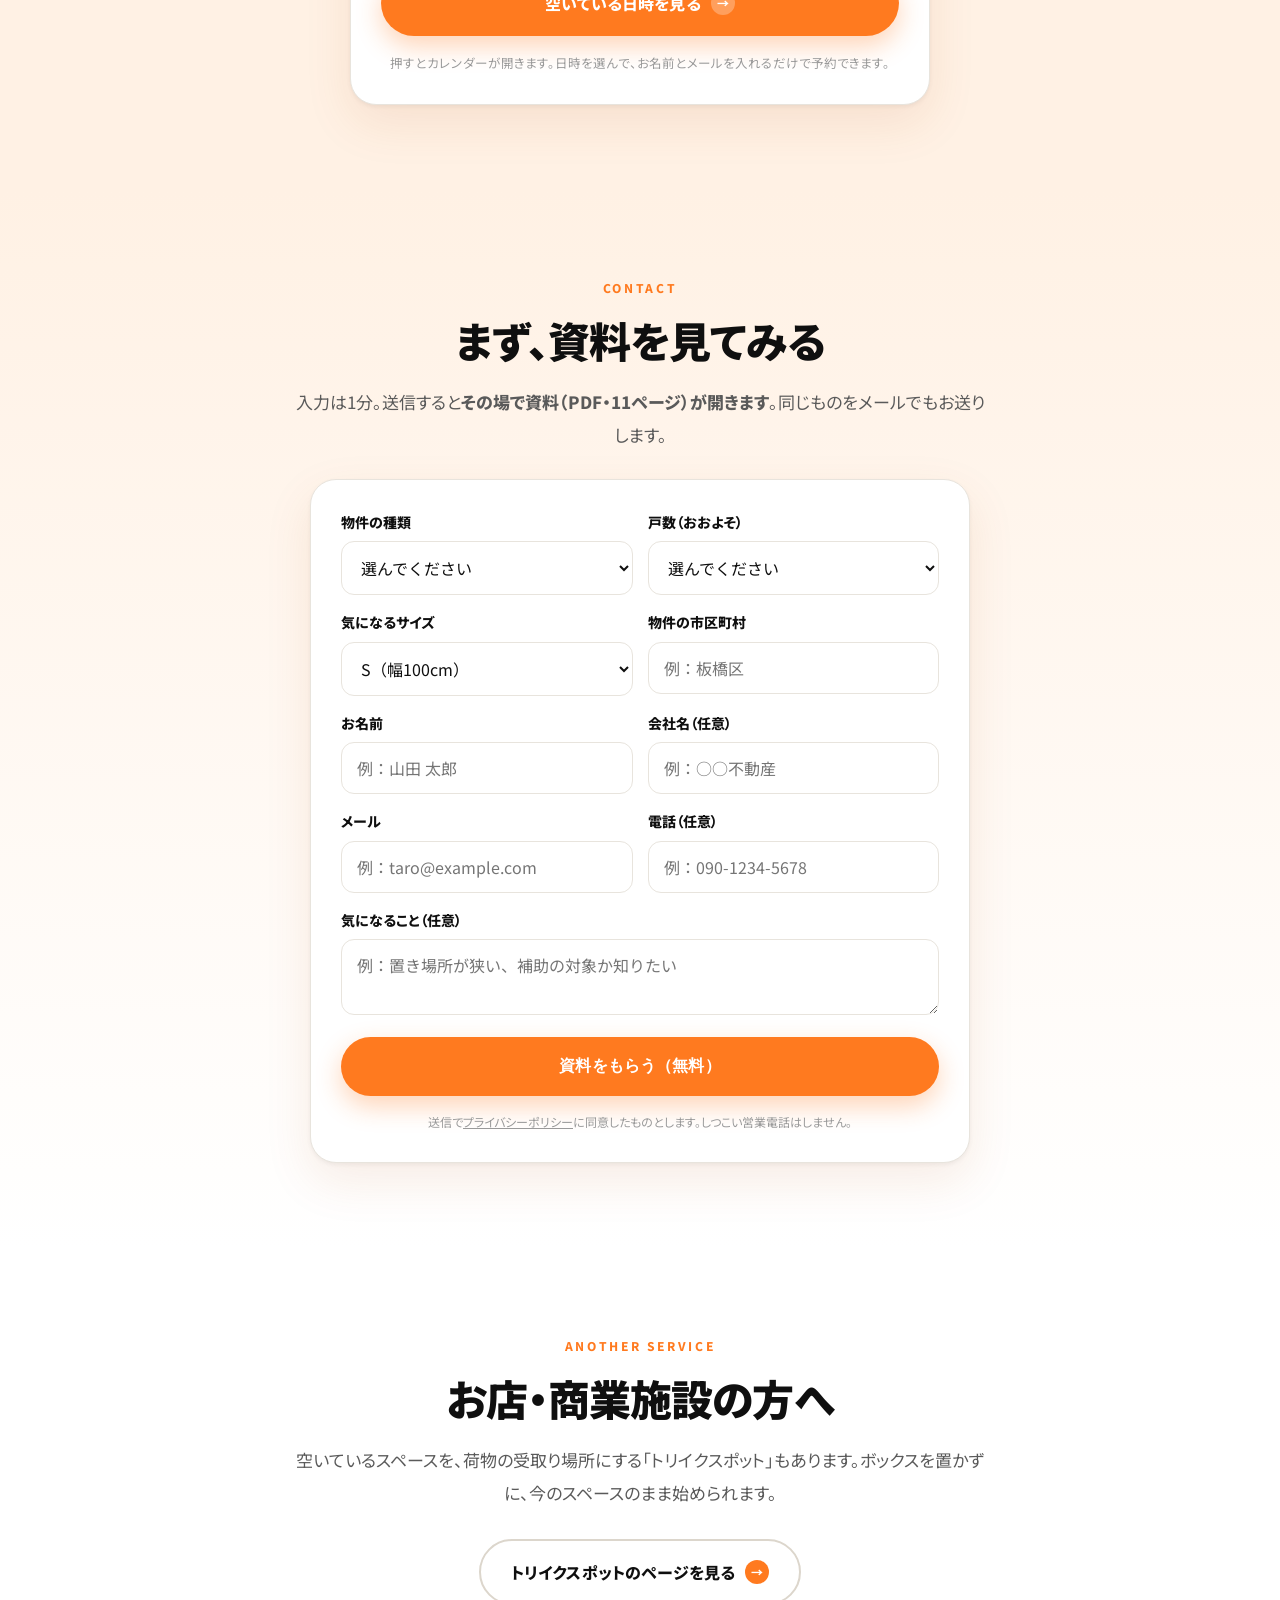
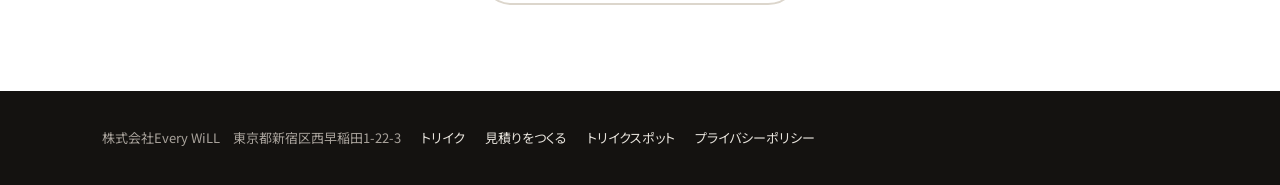
==== commit fd20bea9: "サイトの数字を実売ベースに直す（比較相手・1個あたり単価・補助金）" ====
--- a/index.html
+++ b/index.html
@@ -4,12 +4,12 @@
 <meta charset="utf-8">
 <meta name="viewport" content="width=device-width, initial-scale=1">
 <title>トリイクボックス｜満杯にならない、やすい、ポイントがもらえる宅配ボックス</title>
-<meta name="description" content="棚に立てて並べる新しい宅配ボックス。同じ広さに薄い荷物なら約4倍。荷物1個あたりの値段は他社の6分の1以下。受け取るたびに住む人へポイント。国土交通省の実証事業に採択。S・M・Lの3サイズ。">
+<meta name="description" content="棚に立てて並べる新しい宅配ボックス。同じ広さに薄い荷物なら約4倍。荷物1個あたりの値段は他社の3分の1から6分の1。受け取るたびに住む人へポイント。国土交通省の実証事業に採択。S・M・Lの3サイズ。">
 <link rel="canonical" href="https://toriiku-jp.com/toriiku-box/">
 <meta property="og:type" content="website">
 <meta property="og:site_name" content="トリイク">
 <meta property="og:title" content="トリイクボックス｜満杯にならない、やすい、ポイントがもらえる宅配ボックス">
-<meta property="og:description" content="棚に立てて並べる新しい宅配ボックス。同じ広さに薄い荷物なら約4倍。荷物1個あたりは他社の6分の1以下。">
+<meta property="og:description" content="棚に立てて並べる新しい宅配ボックス。同じ広さに薄い荷物なら約4倍。荷物1個あたりは他社の3分の1から6分の1。">
 <meta property="og:url" content="https://toriiku-jp.com/toriiku-box/">
 <meta property="og:image" content="https://toriiku-jp.com/toriiku-box/box_render_1200.jpg">
 <meta property="og:image:width" content="1200">
@@ -39,7 +39,7 @@
   <div>
     <span class="kicker">棚に立てて並べる、新しい宅配ボックス</span>
     <h1><em>満杯にならない。</em><br><em>やすい。</em><br><em>ポイントまでもらえる。</em></h1>
-    <p class="lead">箱ではなく、棚。だから薄い荷物は本のように立てて並べられて、同じ広さに<b>約4倍</b>入ります。荷物1個あたりの値段は<b>他社の6分の1以下</b>。受け取るたびに、住む人にポイントが貯まります。</p>
+    <p class="lead">箱ではなく、棚。だから薄い荷物は本のように立てて並べられて、同じ広さに<b>約4倍</b>入ります。荷物1個あたりの値段は<b>他社の3分の1から6分の1</b>。受け取るたびに、住む人にポイントが貯まります。</p>
     <div class="cta">
       <a class="btn btn-p" href="#size" data-ev="cta_hero_size">サイズと値段を見る<span class="ar">→</span></a>
       <a class="btn btn-o" href="#book" data-ev="cta_consult">30分で相談する</a>
@@ -128,7 +128,7 @@
       <span class="pt">同じ広さに約4倍（薄い荷物の場合）</span>
     </div>
     <div class="b3"><div class="no">2</div>
-      <svg width="118" height="80" viewBox="0 0 118 80" fill="none" aria-label="荷物1個あたりの値段は他社の6分の1以下">
+      <svg width="118" height="80" viewBox="0 0 118 80" fill="none" aria-label="荷物1個あたりの値段は他社の3分の1から6分の1">
         <rect x="14" y="8" width="34" height="56" rx="4" fill="#ece8e2" stroke="#cfc8bf" stroke-width="1.6"/>
         <text x="31" y="76" font-size="11" font-weight="800" fill="#9a9a9a" text-anchor="middle">他社</text>
         <text x="31" y="40" font-size="11" font-weight="800" fill="#7a7a7a" text-anchor="middle">10</text>
@@ -138,7 +138,7 @@
         <path d="M52 36h12" stroke="#c9c2b8" stroke-width="2" stroke-linecap="round"/>
       </svg>
       <h3>とにかく<em>やすい</em></h3>
-      <p>鉄の使用量が少なく、部屋ごとの仕切りもありません。荷物1個あたりの値段で比べると、ふつうの宅配ボックスの6分の1から10分の1です。</p>
+      <p>鉄の使用量が少なく、部屋ごとの仕切りもありません。荷物1個あたりの値段で比べると、ふつうの宅配ボックスの3分の1から6分の1です。</p>
       <span class="pt">電気は家庭用コンセント1つでOK</span>
     </div>
     <div class="b3"><div class="no">3</div>
@@ -207,7 +207,7 @@
   </div>
   <div class="urg">
     <b>先に入れた物件から、<br class="sp">選ばれていきます。</b>
-    <span>分譲マンションだけでも、宅配ボックスが未設置の建物は全国に約33,000棟あります。自治体の補助制度は、予算がなくなり次第その年度は終わります。あとから入れるほど、条件は悪くなります。</span>
+    <span>分譲マンションの4割、賃貸マンションの6割以上に、まだ宅配ボックスがありません。自治体の補助制度は、予算がなくなり次第その年度は終わります。あとから入れるほど、条件は悪くなります。</span>
   </div>
   <p class="fine">出典：国土交通省「宅配便の再配達率サンプル調査について」（多様な受取方法の利用率 31.0%／2026年4月。2030年度に50%程度の目標。再配達率 7.6%／2026年4月）</p>
 </div></section>
@@ -258,15 +258,15 @@
 <section class="cream"><div class="wrap center">
   <span class="eyebrow">Compare</span>
   <h2>ふつうの宅配ボックスと<br class="sp">くらべると</h2>
-  <p class="lead">いま選んでいるのは <b data-f="label">S</b> サイズ（<span data-f="sqm">0.70</span>㎡＝<span data-f="tsubo">0.21</span>坪）。同じ面積に置いた場合で比べています。</p>
+  <p class="lead">いま選んでいるのは <b data-f="label">S</b> サイズ（<span data-f="sqm">0.70</span>㎡＝<span data-f="tsubo">0.21</span>坪）。同じ面積に置いた場合で比べています。置くまでの合計はほぼ同じで、入る荷物の数が変わります。</p>
   <div class="tblwrap">
   <table class="tbl">
-    <thead><tr><th></th><th>ふつうの宅配ボックス<br><span style="font-weight:400;font-size:13px">ダイケン TBX-D3SS3</span></th><th class="us">トリイクボックス <span data-f="label">S</span></th></tr></thead>
+    <thead><tr><th></th><th>ふつうの宅配ボックス<br><span style="font-weight:400;font-size:13px">ダイケン TBX-D3型 3列14BOX</span></th><th class="us">トリイクボックス <span data-f="label">S</span></th></tr></thead>
     <tbody>
       <tr><td>同じ面積に置ける数（薄い荷物）</td><td><span data-f="rivalCap">21</span>個</td><td class="us"><span data-f="thin">79</span>個</td></tr>
       <tr><td>同じ面積に置ける数（混ざったとき）</td><td><span data-f="rivalCap">21</span>個</td><td class="us"><span data-f="mix">43</span>個</td></tr>
-      <tr><td>置くまでにかかる値段（税抜）</td><td><span data-f="rivalPrice">149万円</span></td><td class="us"><span data-f="price">48万円</span></td></tr>
-      <tr><td>荷物1個あたりの値段</td><td>70,871円</td><td class="us"><span data-f="per">6,076円</span></td></tr>
+      <tr><td>置くまでにかかる値段（税抜）</td><td><span data-f="rivalPrice">63万円</span>＋工事費</td><td class="us"><span data-f="price">98万円</span>（工事込み）</td></tr>
+      <tr><td>荷物1個あたりの値段</td><td>44,839円</td><td class="us"><span data-f="per">6,076円</span></td></tr>
       <tr><td>薄い荷物（封筒・小箱）</td><td>1通で1部屋ふさぐ</td><td class="us">立てて並べられる</td></tr>
       <tr><td>電気工事</td><td>必要なことが多い</td><td class="us">家庭用コンセント1つ</td></tr>
       <tr><td>使う人のメリット</td><td class="x">—</td><td class="us">受取ごとにポイント</td></tr>
@@ -275,7 +275,7 @@
     </tbody>
   </table>
   </div>
-  <p class="fine">ダイケン TBX-D3SS3（450×515×1850mm・7口・定価496,100円）を、同じ面積ぶん並べた場合と比べています。1㎡あたり30.2口として計算。金額は税抜で、他社はメーカー定価（本体のみ・工事費は別）、トリイクボックスは設置まで込みの値段です。</p>
+  <p class="fine">ダイケン TBX-D3型 3列14BOXセット（1350×515×1850mm・0.70㎡・14口）の通販実売価格 627,739円（税抜・本体のみ・工事費は別）をもとに、同じ面積ぶん並べた場合と比べています。1㎡あたり20.1口として計算。他社はメーカー定価ではなく実売価格を使い、工事費も足していません（他社に有利な条件で比べています）。トリイクボックスは組立・配送・床への固定まで込みの値段です。出典：環境生活（2026年10月時点の販売価格）。</p>
 </div></section>
 
 <!-- ============ 8. 補助制度 ============ -->
@@ -284,12 +284,12 @@
   <h2>お住まいの自治体の<br class="sp">制度が使えるかもしれません。</h2>
   <p class="lead">宅配ボックスの設置に補助を出している自治体があります。使えるかどうかの確認と申請書類の作成は、当社が引き受けます。オーナー様・管理組合様の手間はありません。</p>
   <div class="sub-grid">
-    <div class="sb"><b>25万円</b><small>板橋区・葛飾区・世田谷区</small></div>
-    <div class="sb"><b>全額</b><small>港区（新設・上限600万円）</small></div>
-    <div class="sb"><b>20万円</b><small>江東区・新宿区・文京区</small></div>
-    <div class="sb"><b>10万円</b><small>品川区・墨田区・松戸市 ほか</small></div>
-  </div>
-  <div class="calc"><span>例：板橋区に <b data-f="label">S</b> サイズ</span><span class="eq">▶</span><span data-f="price">48万円</span><span class="eq">−</span><span>補助 25万円</span><span class="eq">＝</span><span class="ans" data-f="afterSub">23万円</span><small>税抜・設置費別。2026年度の各自治体の公表値をもとにした例で、金額や条件は自治体ごとに異なり、対象外となる場合もあります。あなたの物件で使えるかどうかは、無料相談でお調べします。</small></div>
+    <div class="sb"><b>25万円</b><small>板橋区（集合住宅・スマホ通知つき・工事費の1/2）</small></div>
+    <div class="sb"><b>25万円</b><small>葛飾区（集合住宅・スマホ通知つき・工事費の2/3）</small></div>
+    <div class="sb"><b>50万円</b><small>国の子育て支援型共同住宅推進事業（1棟あたり上限）</small></div>
+    <div class="sb"><b>20万円</b><small>新座市ほか（自治体により異なります）</small></div>
+  </div>
+  <div class="calc"><span>例：板橋区に <b data-f="label">S</b> サイズ</span><span class="eq">▶</span><span data-f="price">98万円</span><span class="eq">−</span><span>補助 25万円</span><span class="eq">＝</span><span class="ans" data-f="afterSub">73万円</span><small>板橋区の宅配ボックス導入助成（集合住宅でスマホ通知つきの場合、補助対象経費の1/2・上限25万円）をあてた例です。税抜。消費税は補助の対象外です。区内に事業所のある施工業者が工事することと、交付決定のあとに契約することが条件です。金額や条件は自治体ごとに違い、対象外になる場合もあります。あなたの物件で使えるかどうかは、無料相談でお調べします。</small></div>
 </div></section>
 
 <!-- ============ 9. 使い方 ============ -->
@@ -416,17 +416,19 @@
 
 <div class="sticky"><div class="in"><a class="btn btn-p" href="#contact" data-ev="cta_sticky">資料をもらう</a><a class="btn btn-o" href="#book" data-ev="cta_sticky_book">相談を予約</a></div></div>
 
-<script src="box.js?v=46"></script>
+<script src="box.js?v=47"></script>
 <script>
 (function(){
   var sel=document.getElementById('sizeSel');
   function render(k,byUser){
     var d=window.TB.SIZES[k], y=window.TB.yen, man=window.TB.man;
-    var rivalCap=Math.round(d.sqm*30.2), rivalPrice=rivalCap/7*496100;
+    /* 比較相手：ダイケン TBX-D3型 3列14BOXセット（1350×515×1850mm＝0.6953㎡・14口）
+       通販実売 627,739円（税抜・本体のみ・工事費別／環境生活・2026年10月）。1㎡あたり20.1口。 */
+    var rivalCap=Math.round(d.sqm*20.1), rivalPrice=d.sqm/0.6953*627739, rivalPer=44839;
     var v={
       label:k, thin:d.thin, mix:d.mix, sqm:d.sqm.toFixed(2), tsubo:(d.sqm*0.3025).toFixed(2),
       wcm:d.w/10, dim:'幅'+(d.w/10)+'×奥行70×高さ180cm', price:man(d.price), fee:y(window.TB.MONTHLY),
-      per:y(Math.round(d.price/d.thin)), ratio:(70871/(d.price/d.thin)).toFixed(1),
+      per:y(Math.round(d.price/d.thin)), ratio:(rivalPer/(d.price/d.thin)).toFixed(1),
       rivalCap:rivalCap, rivalPrice:man(Math.round(rivalPrice/10000)*10000),
       afterSub:man(d.price-250000)
     };
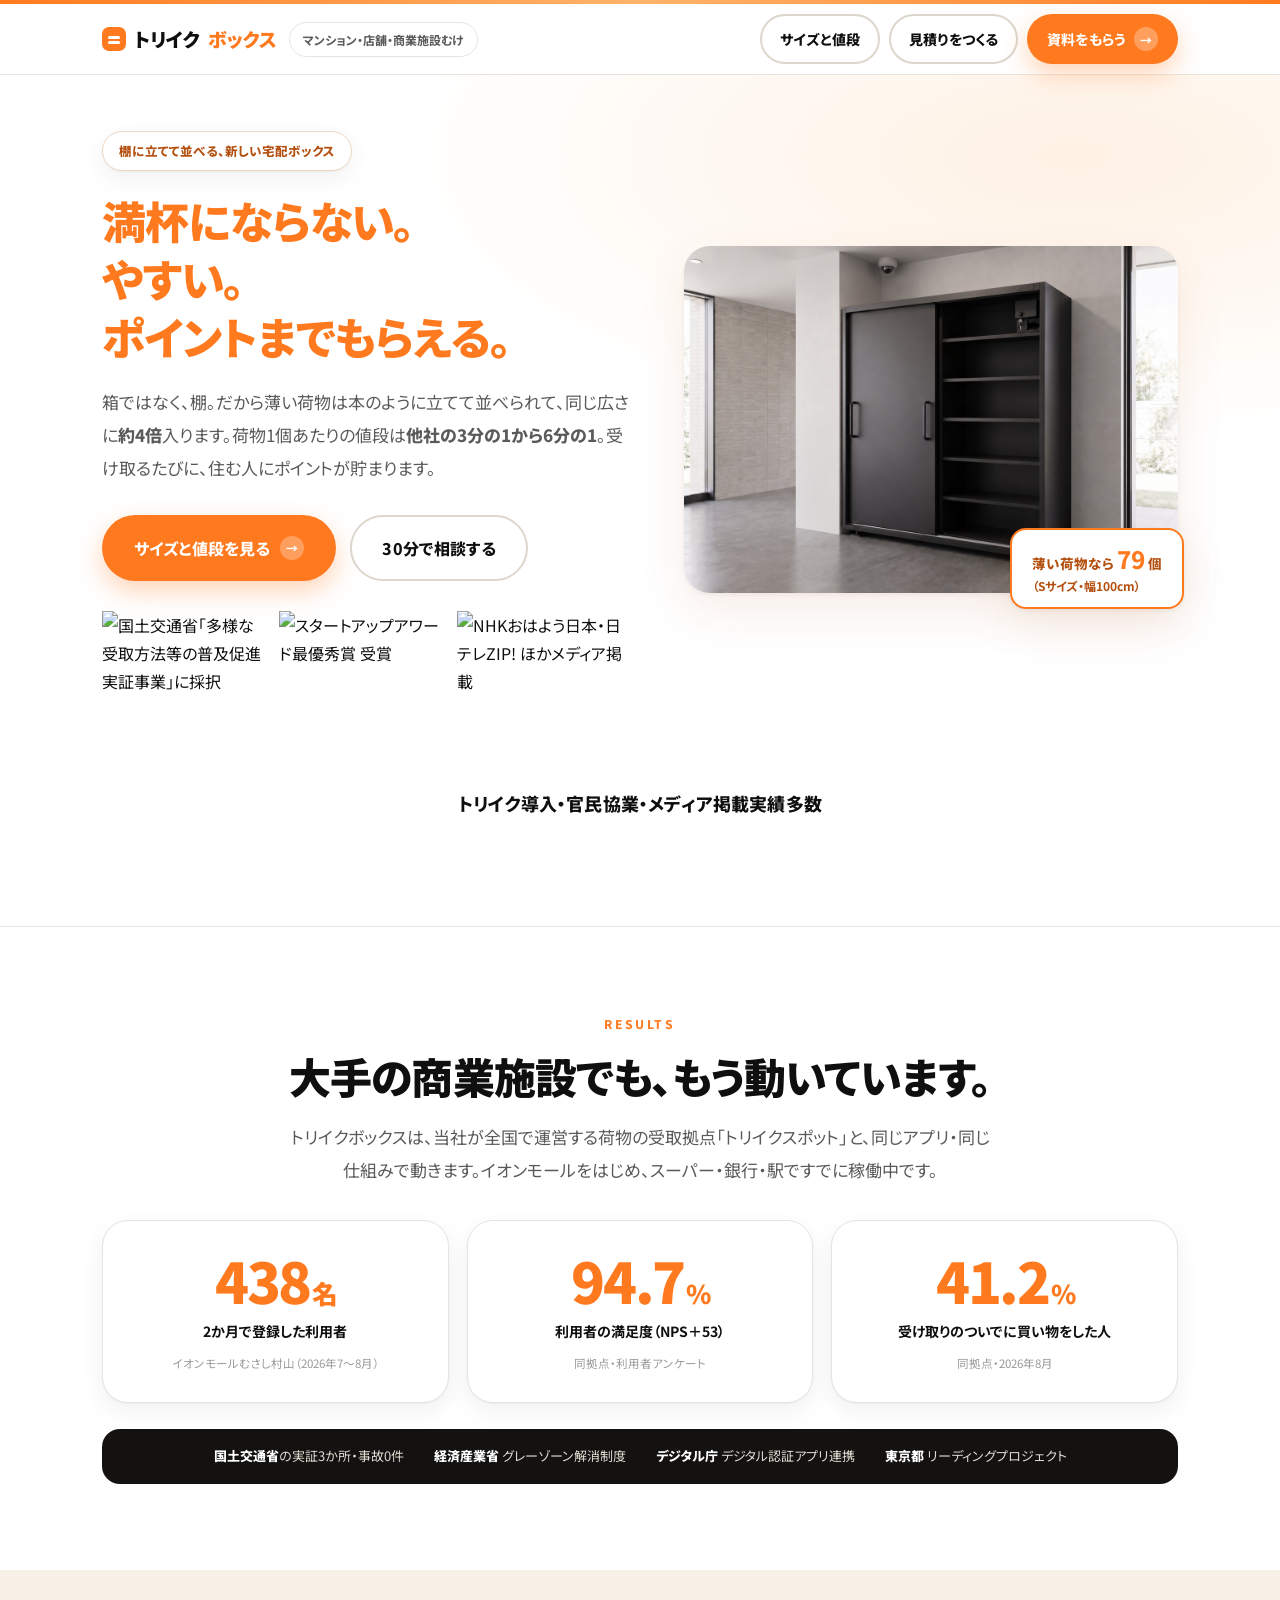
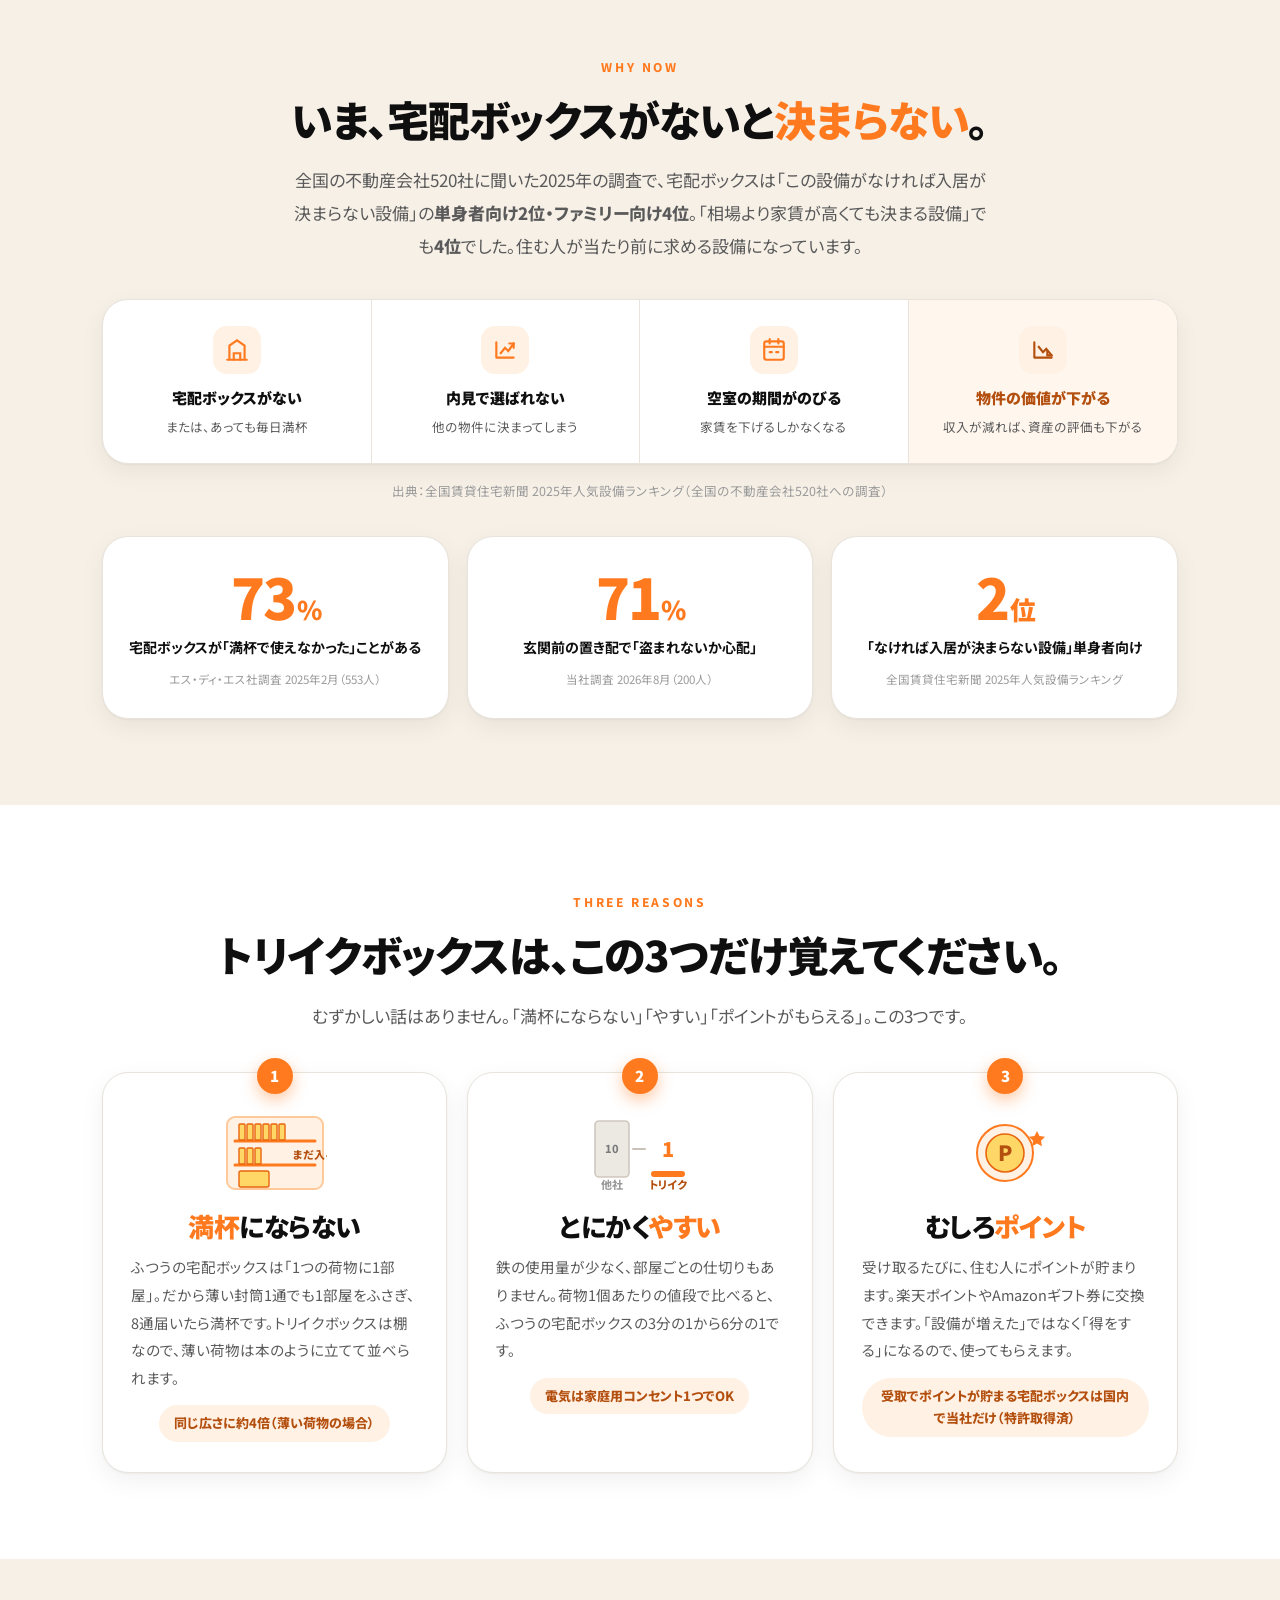
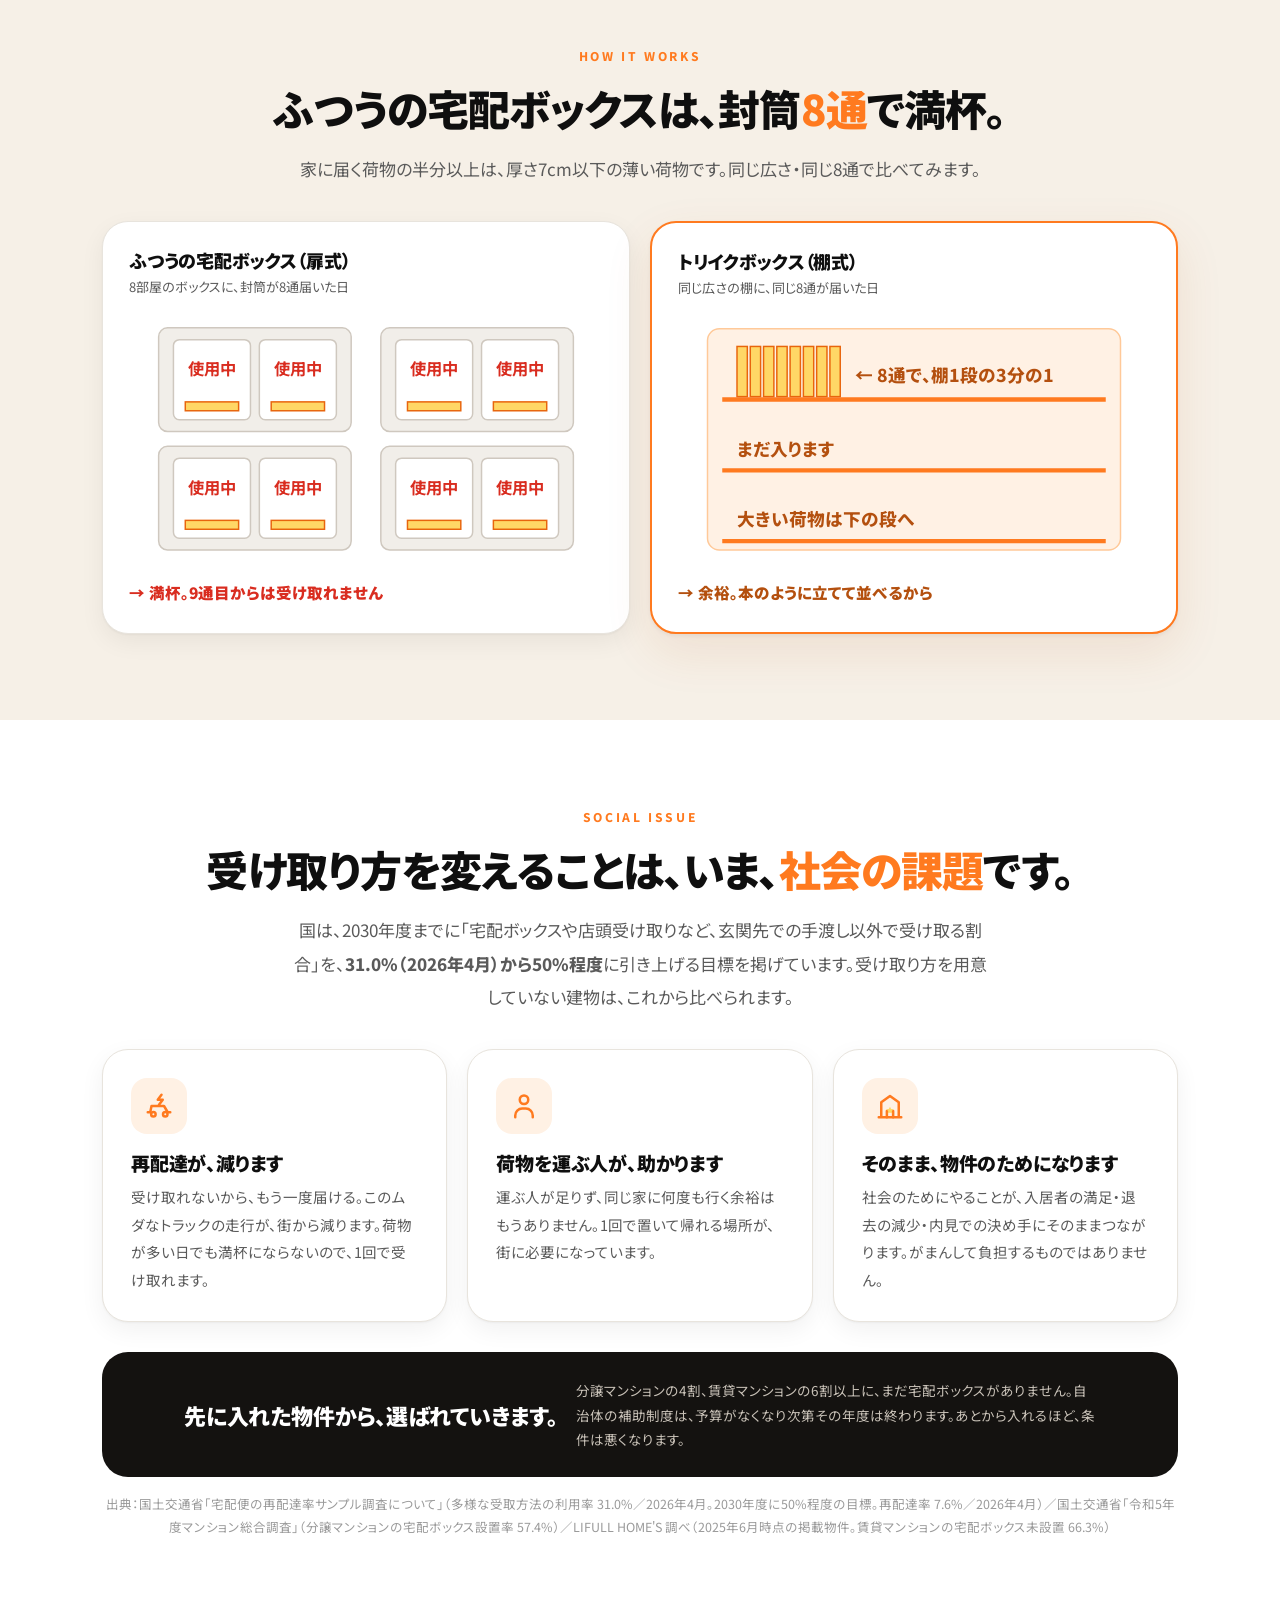
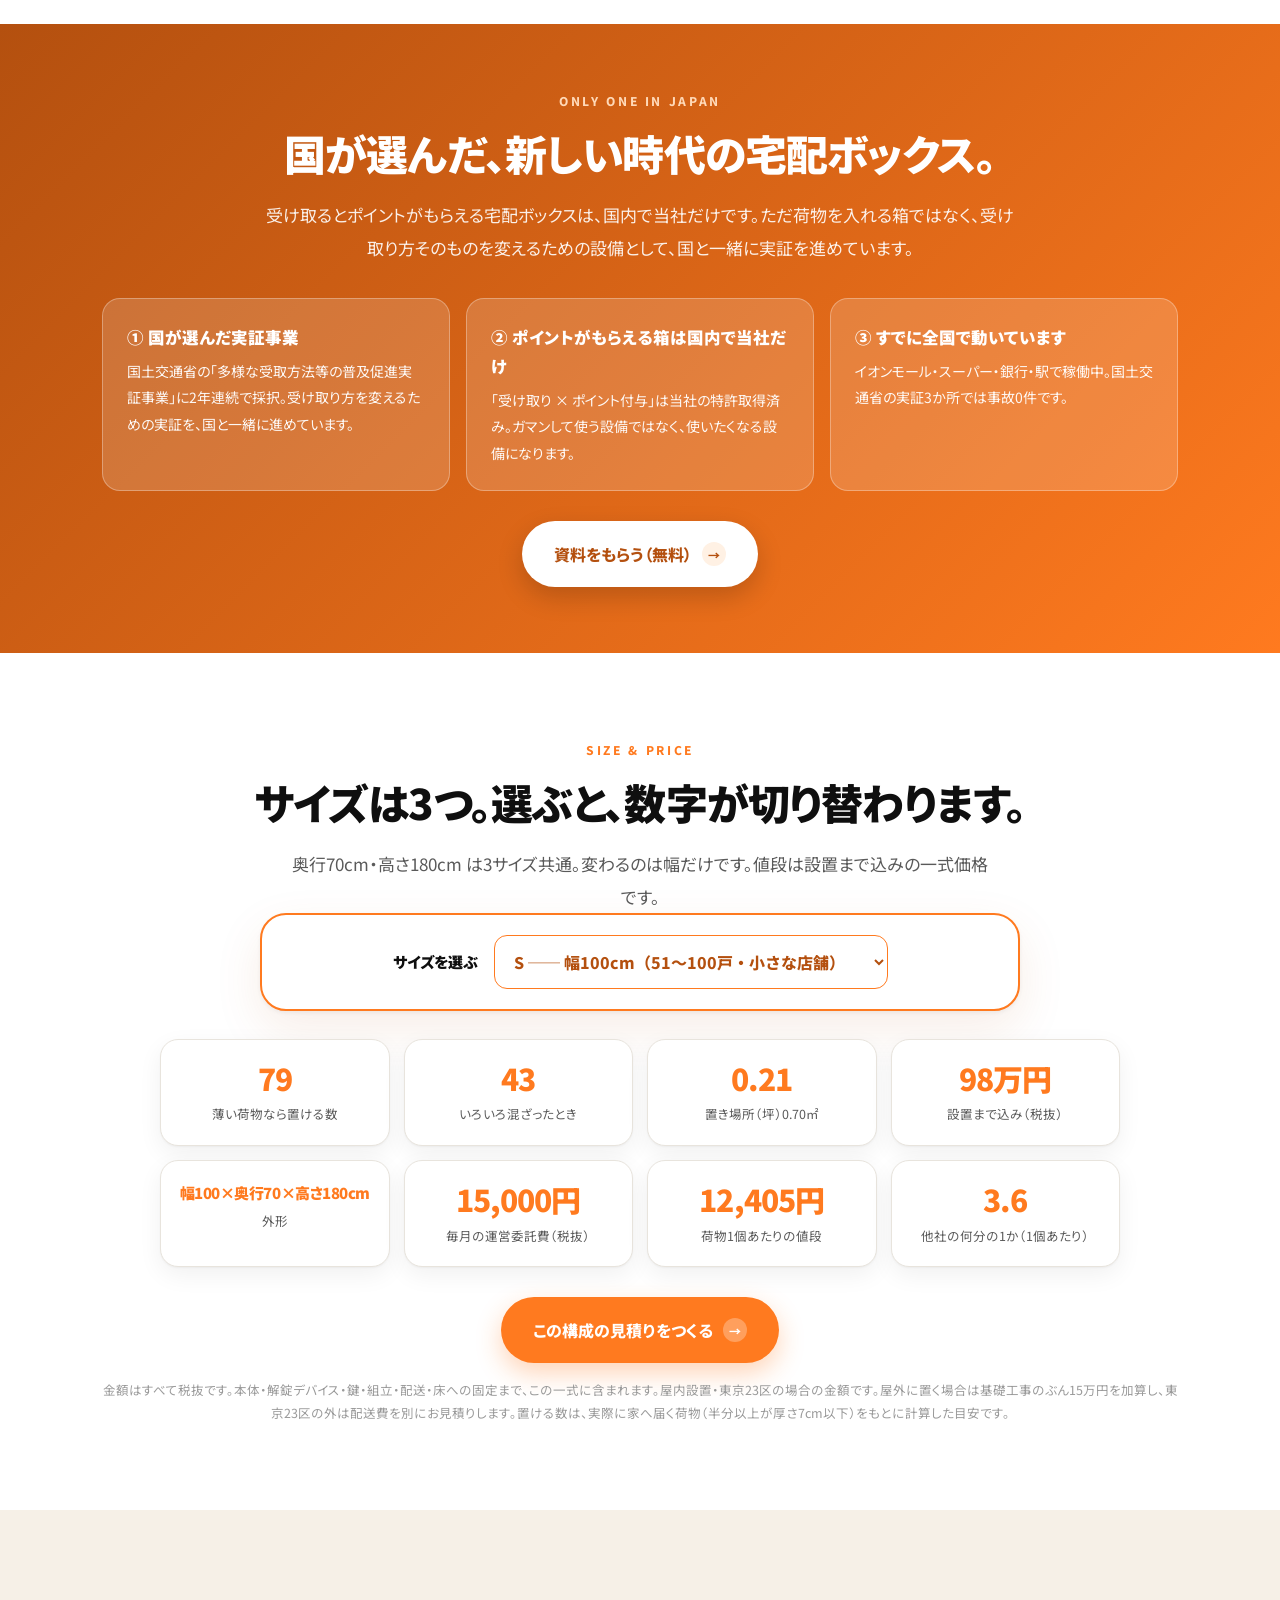
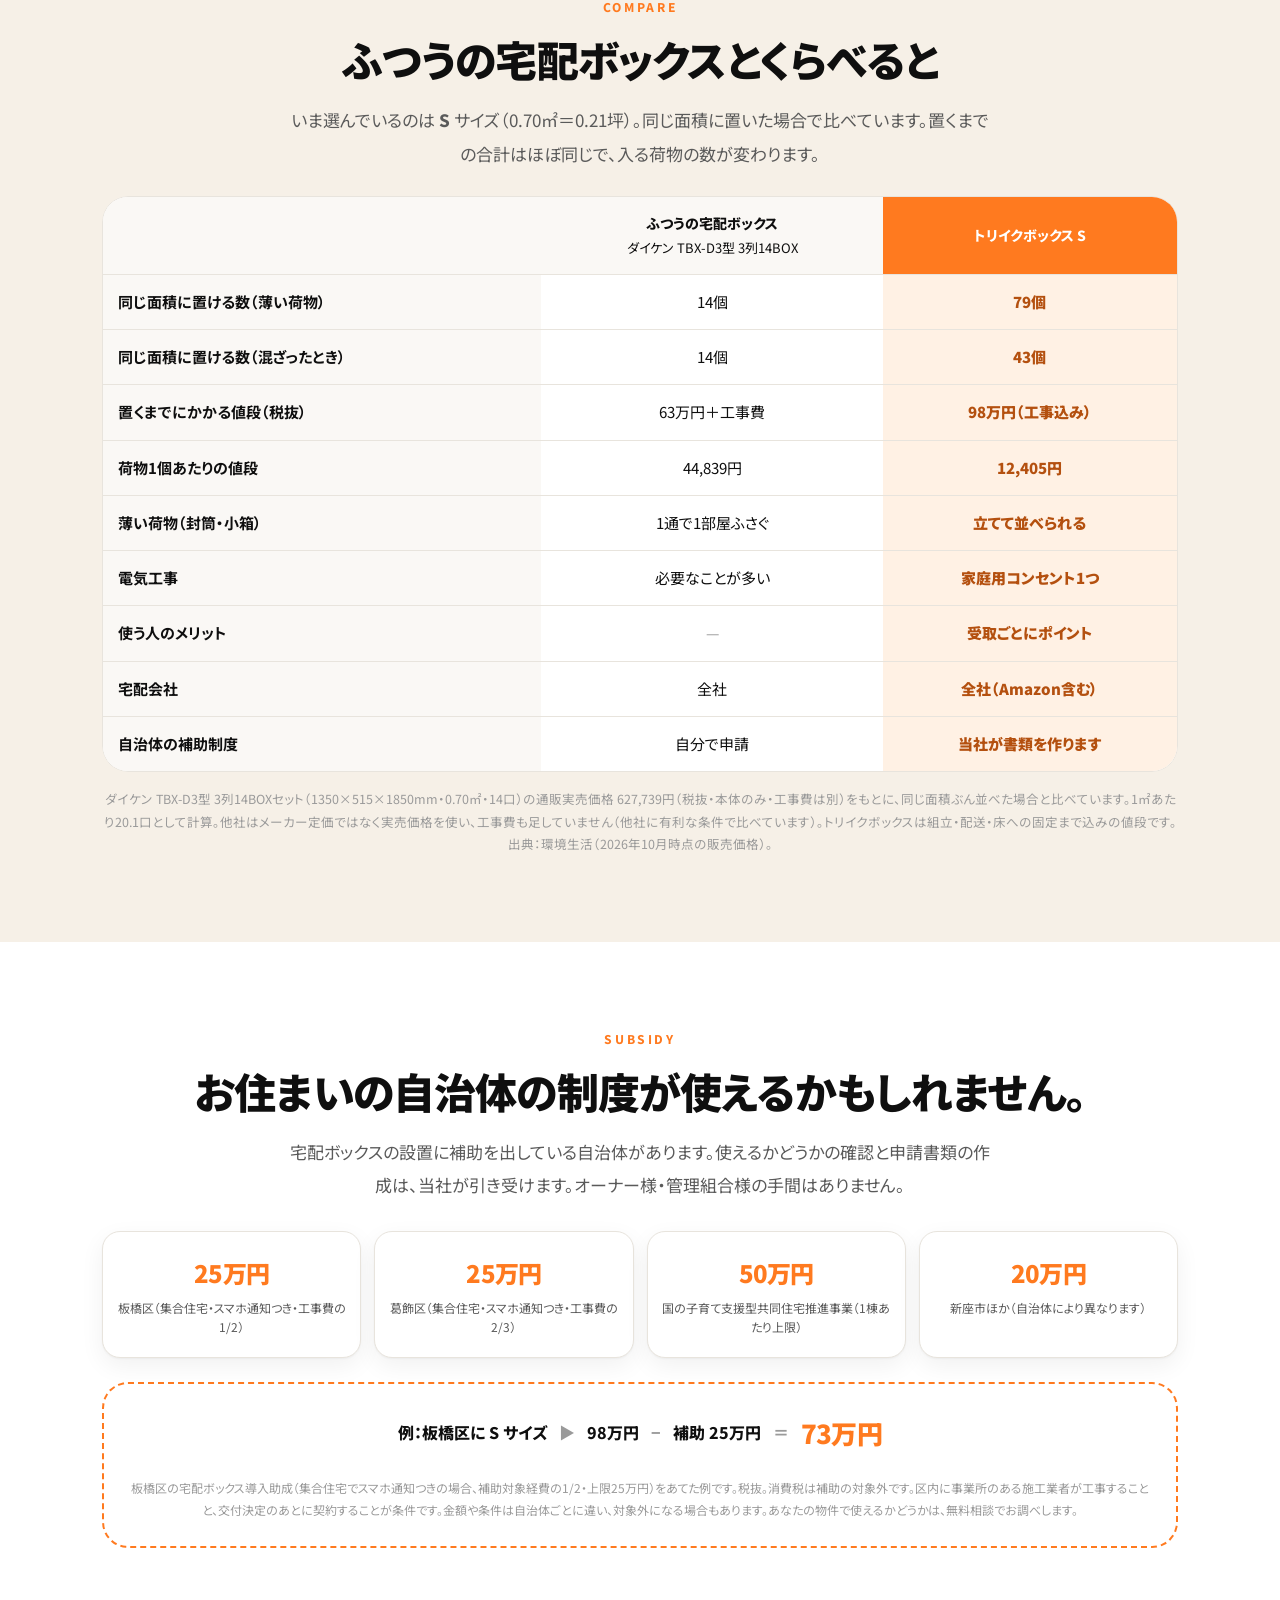
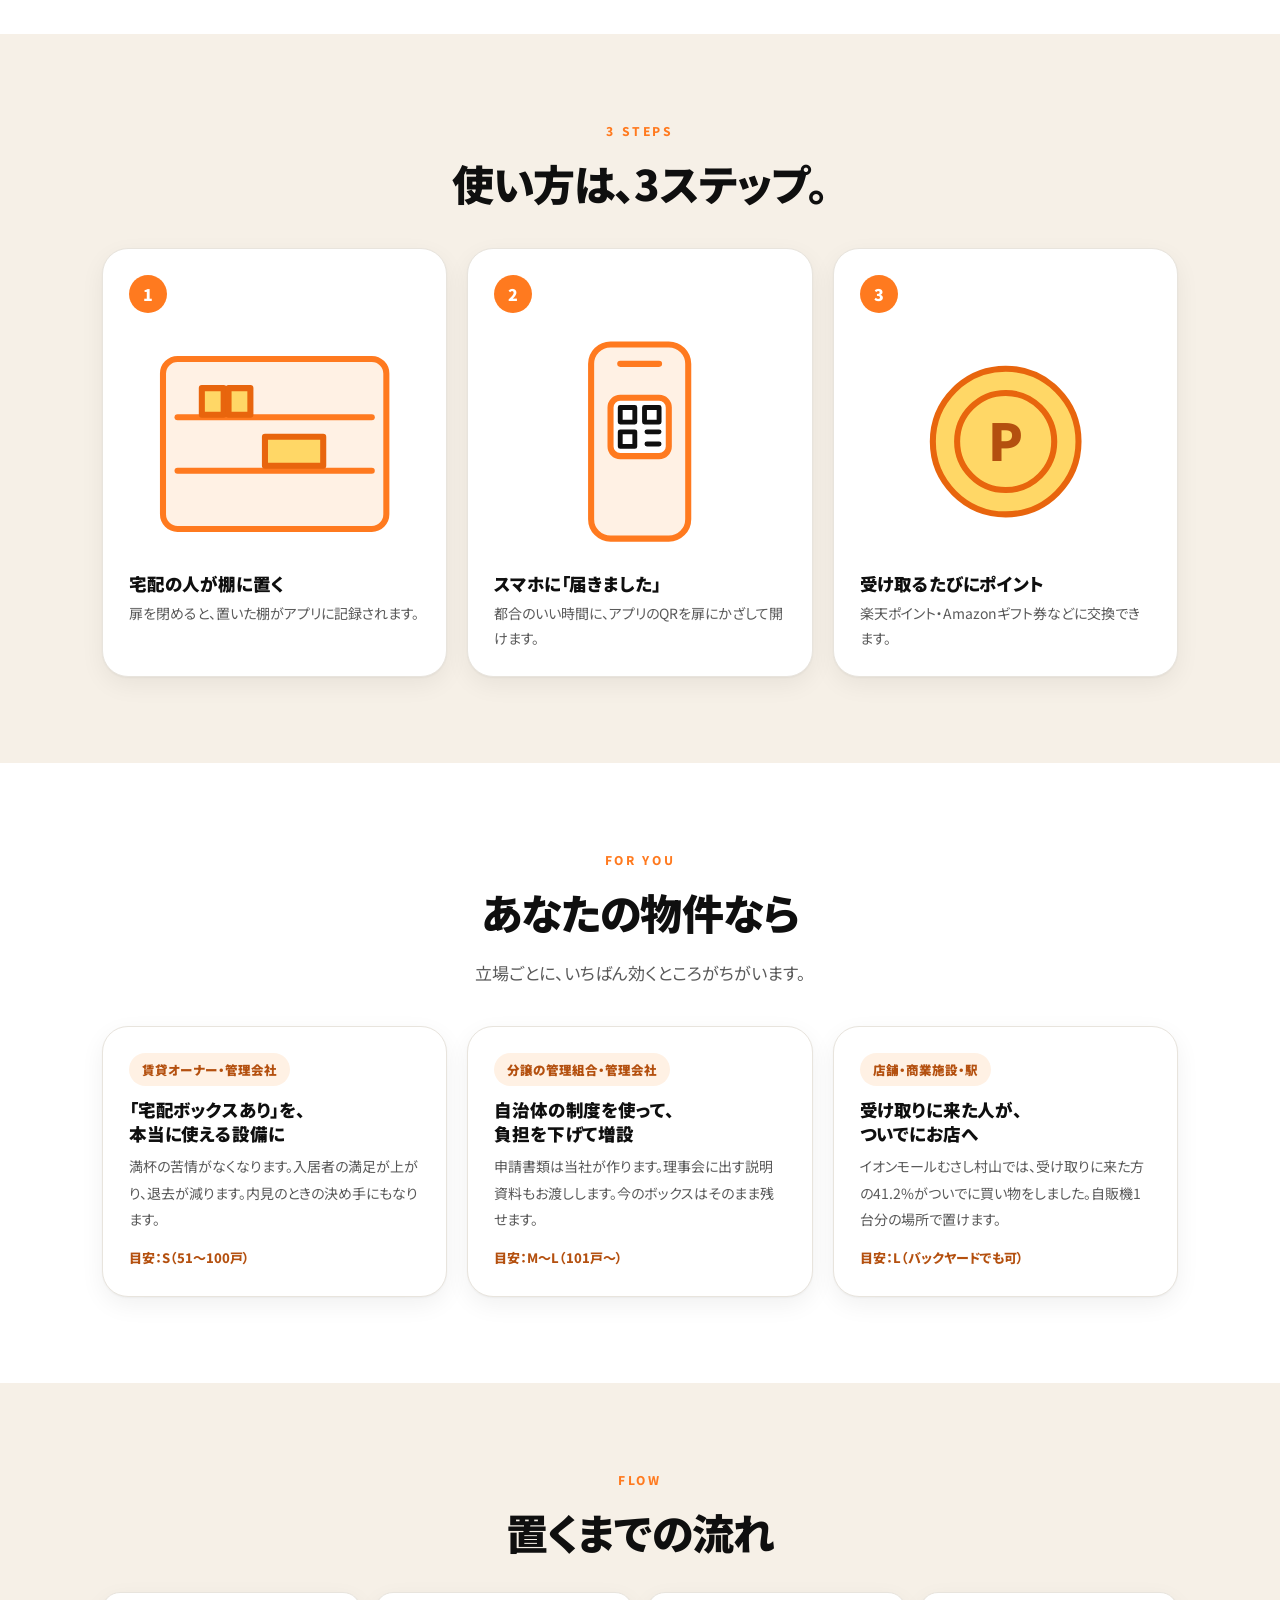
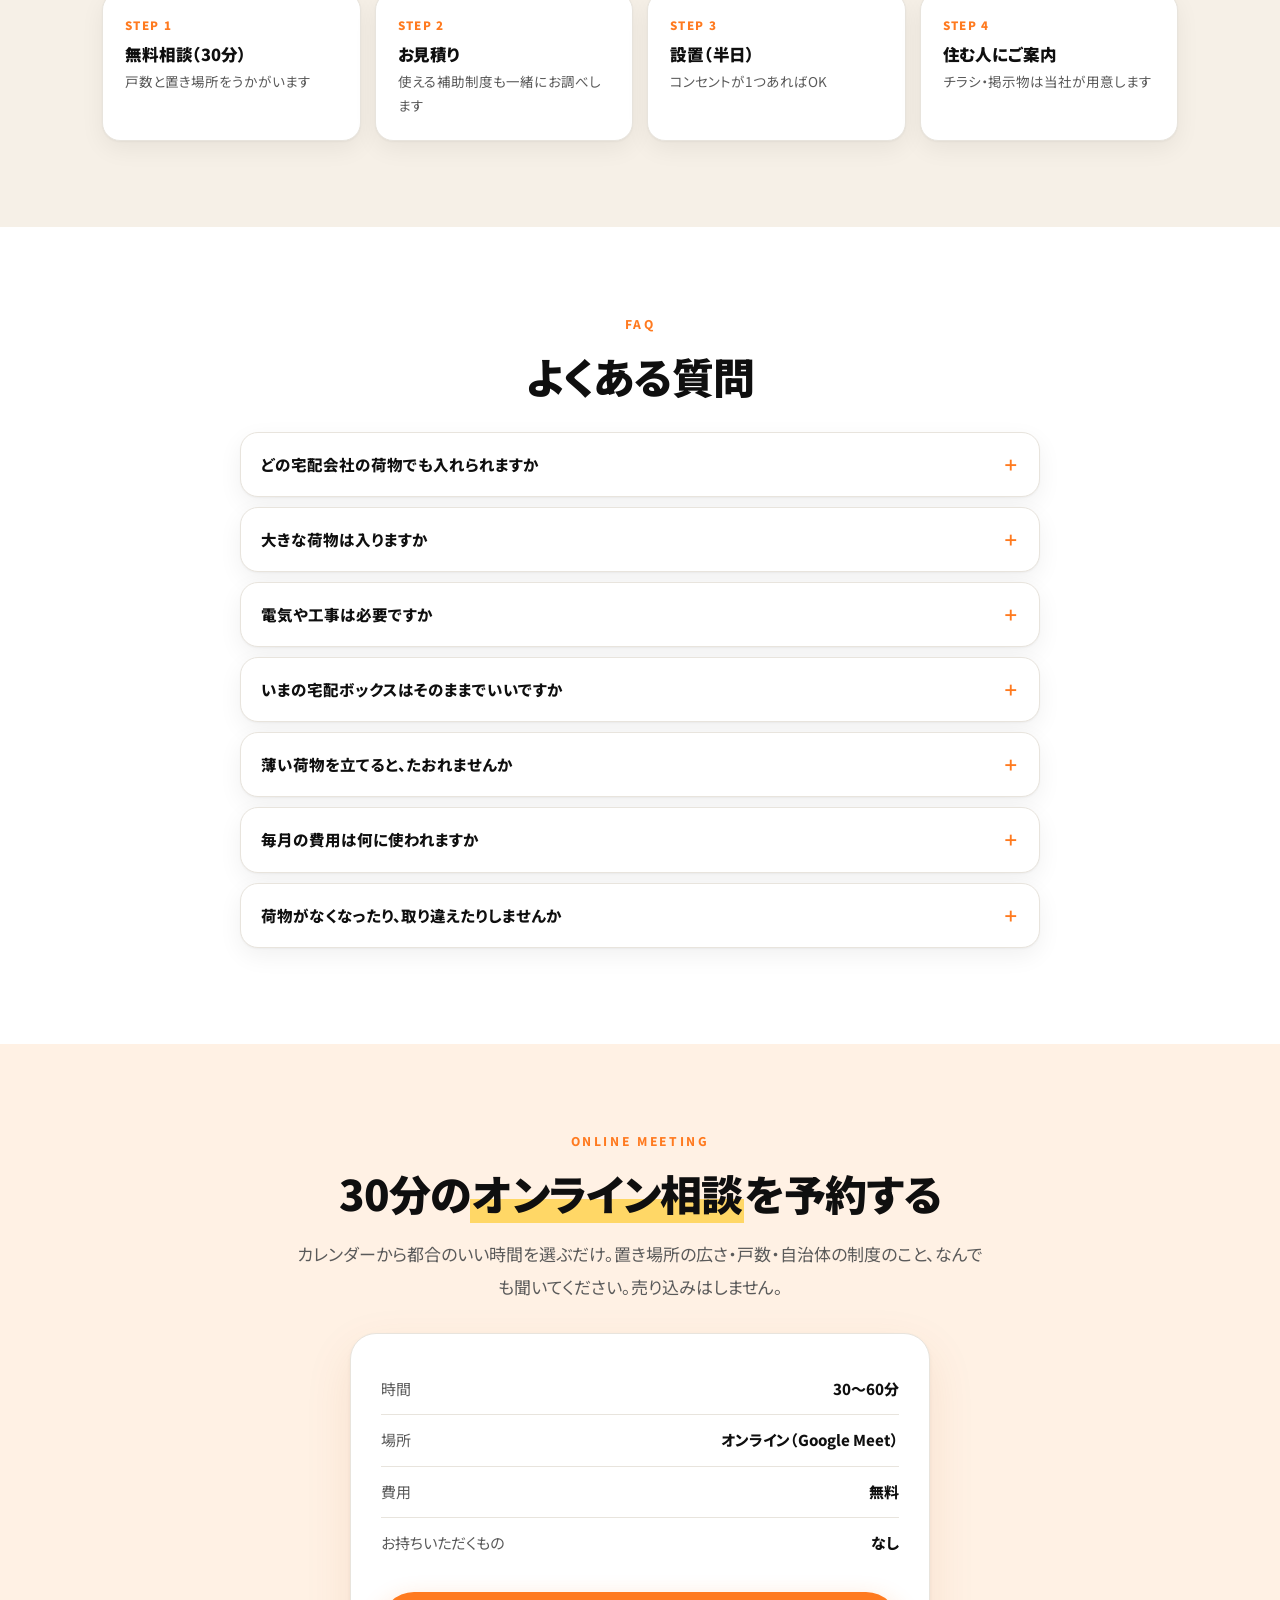
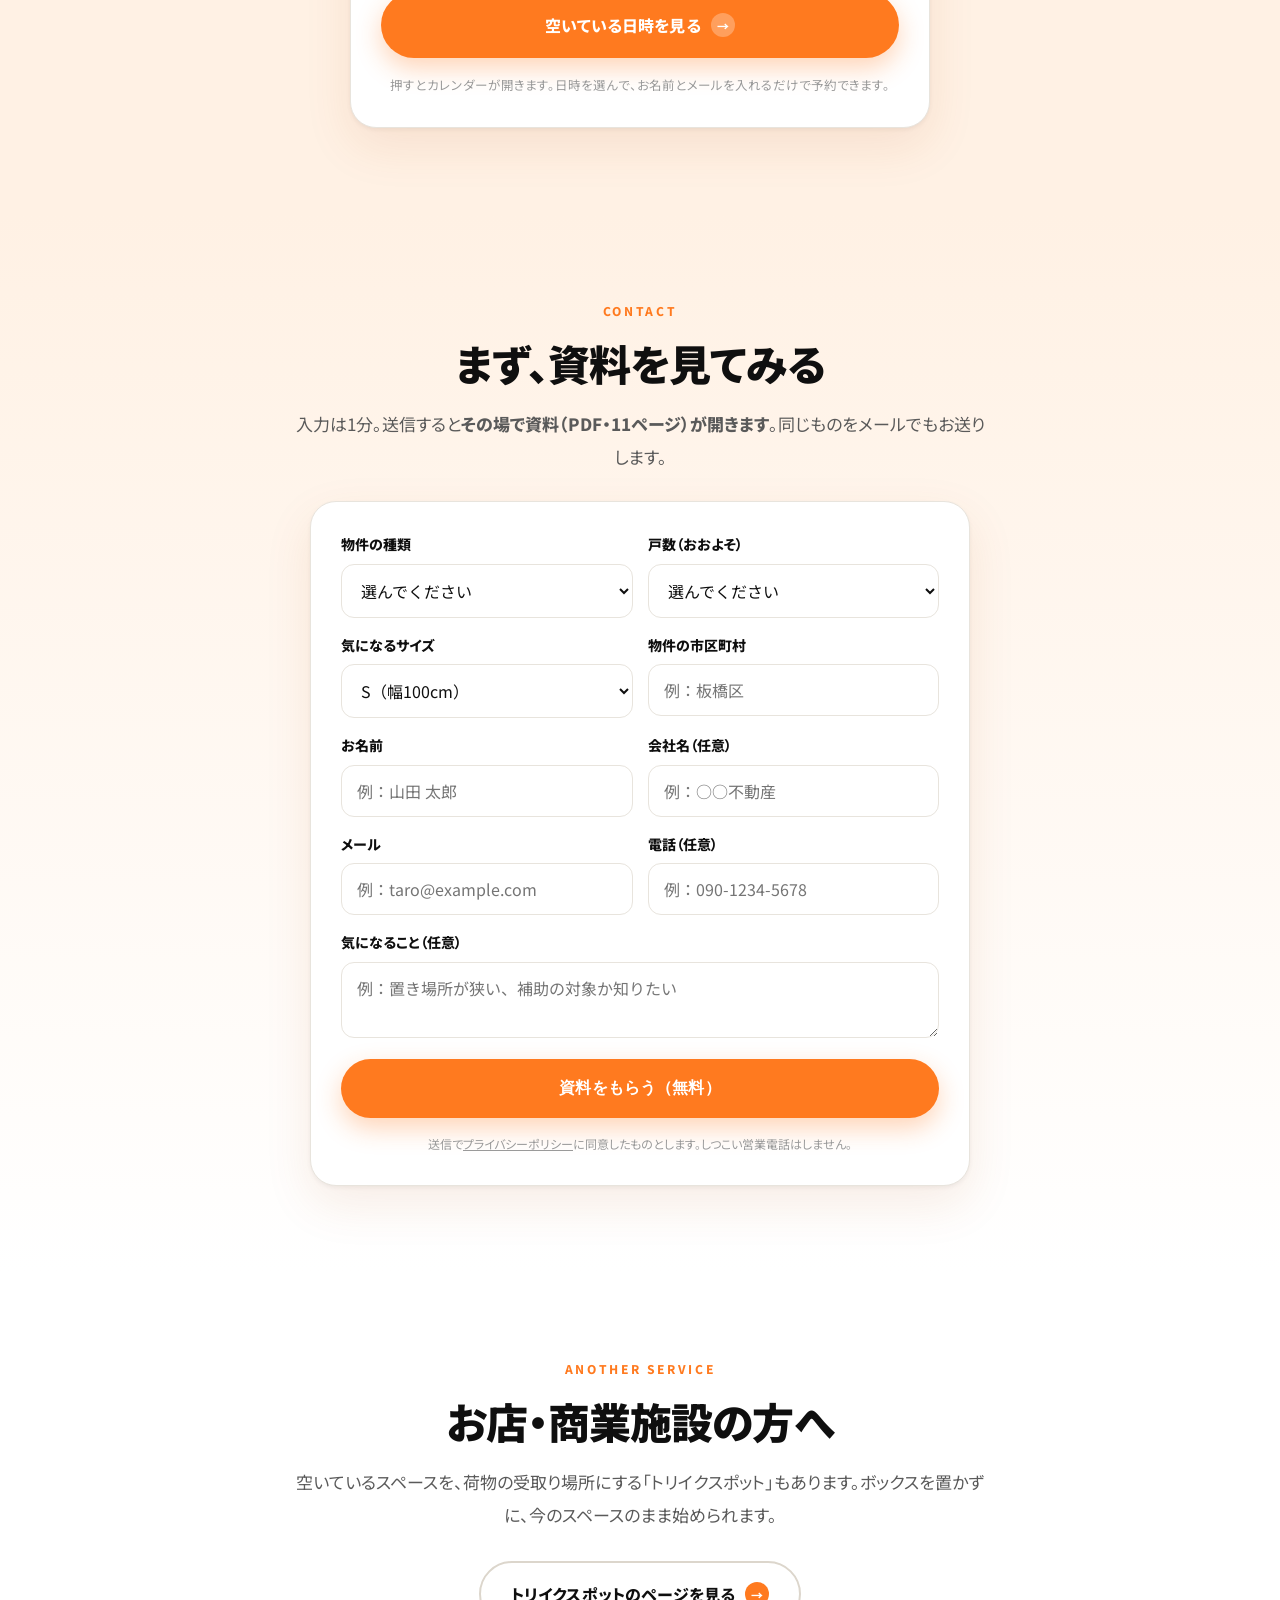
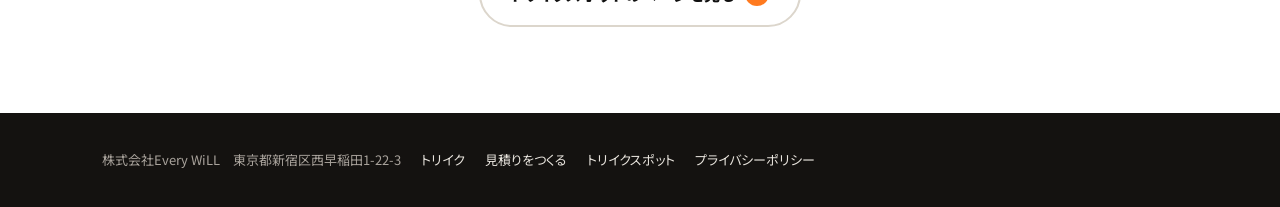
==== commit b1cbcae4: "出典に令和5年度マンション総合調査とLIFULL HOME'Sの調べを追記 Co-Authored-By: Claude Opus 5 <noreply@anthropic.com> Claude-S" ====
--- a/index.html
+++ b/index.html
@@ -209,7 +209,7 @@
     <b>先に入れた物件から、<br class="sp">選ばれていきます。</b>
     <span>分譲マンションの4割、賃貸マンションの6割以上に、まだ宅配ボックスがありません。自治体の補助制度は、予算がなくなり次第その年度は終わります。あとから入れるほど、条件は悪くなります。</span>
   </div>
-  <p class="fine">出典：国土交通省「宅配便の再配達率サンプル調査について」（多様な受取方法の利用率 31.0%／2026年4月。2030年度に50%程度の目標。再配達率 7.6%／2026年4月）</p>
+  <p class="fine">出典：国土交通省「宅配便の再配達率サンプル調査について」（多様な受取方法の利用率 31.0%／2026年4月。2030年度に50%程度の目標。再配達率 7.6%／2026年4月）／国土交通省「令和5年度マンション総合調査」（分譲マンションの宅配ボックス設置率 57.4%）／LIFULL HOME'S 調べ（2025年6月時点の掲載物件。賃貸マンションの宅配ボックス未設置 66.3%）</p>
 </div></section>
 
 <!-- ============ 5. ユニークさ（バンド） ============ -->
